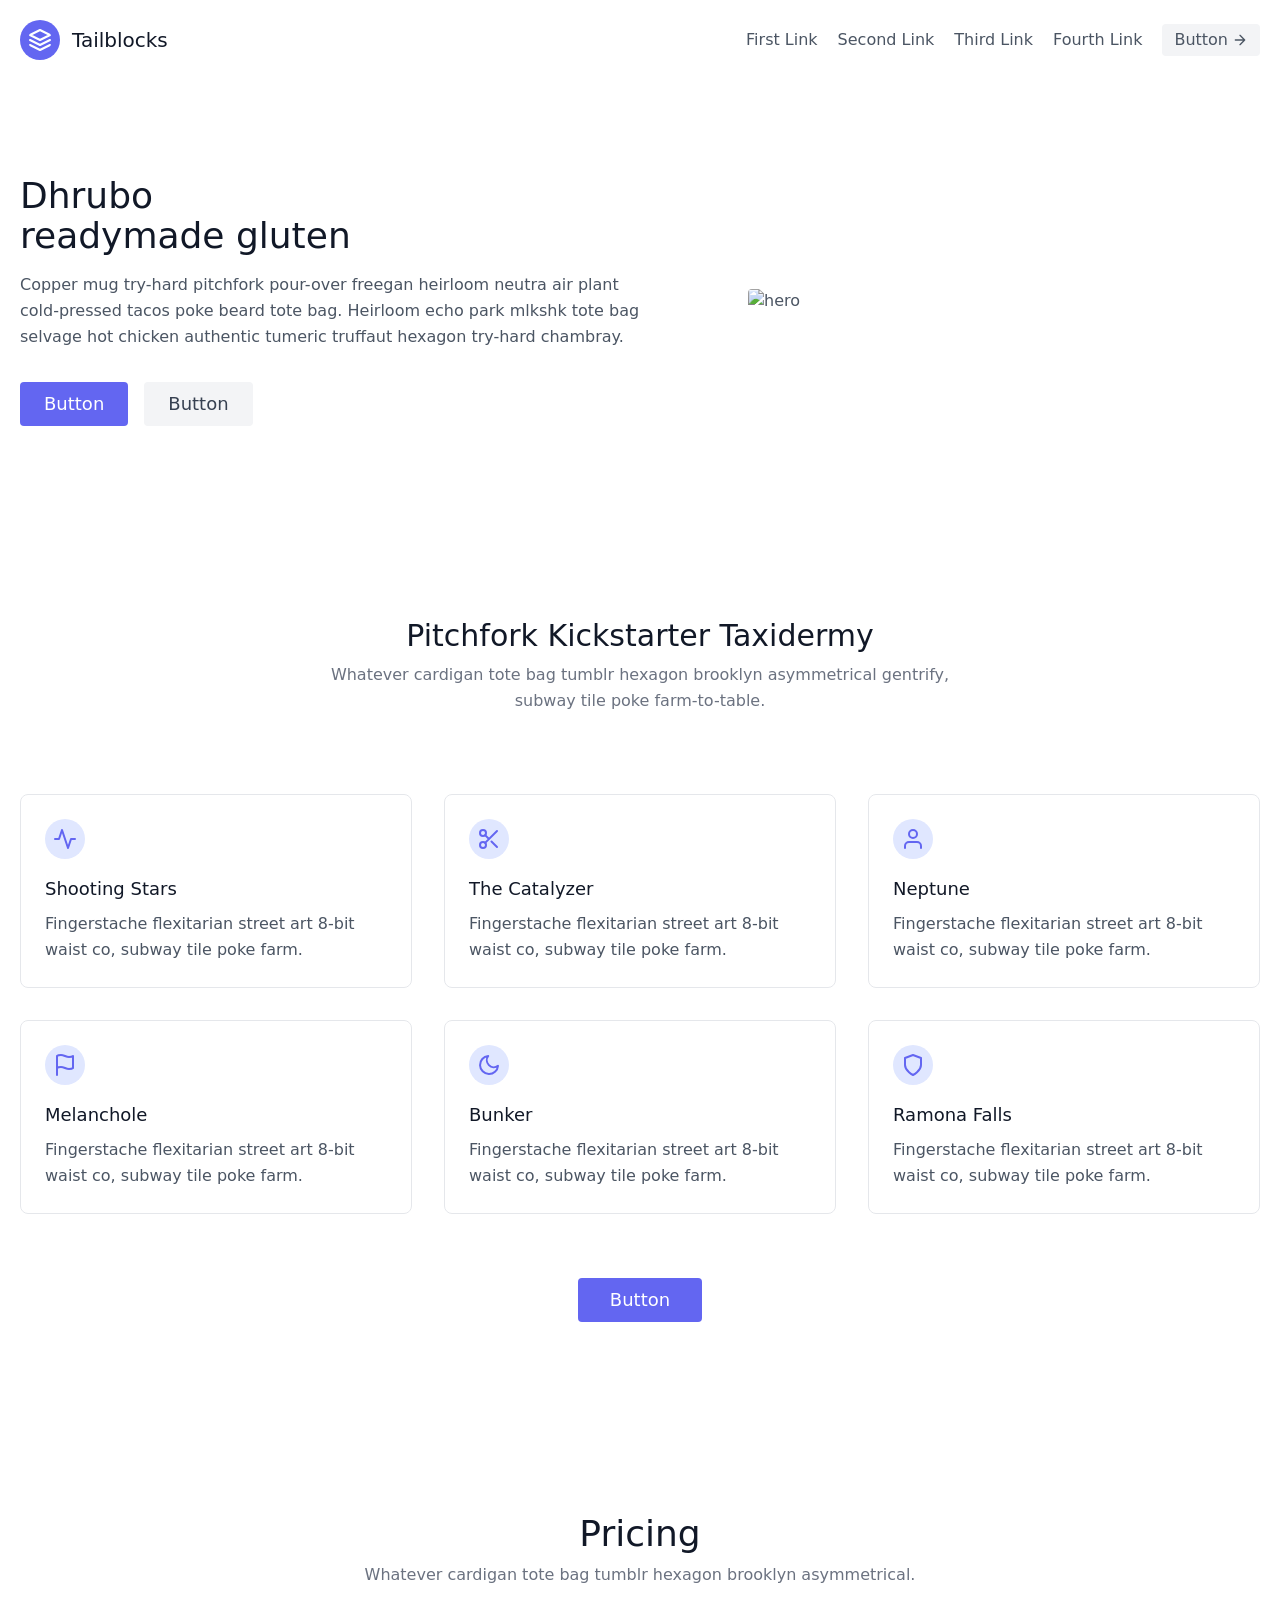
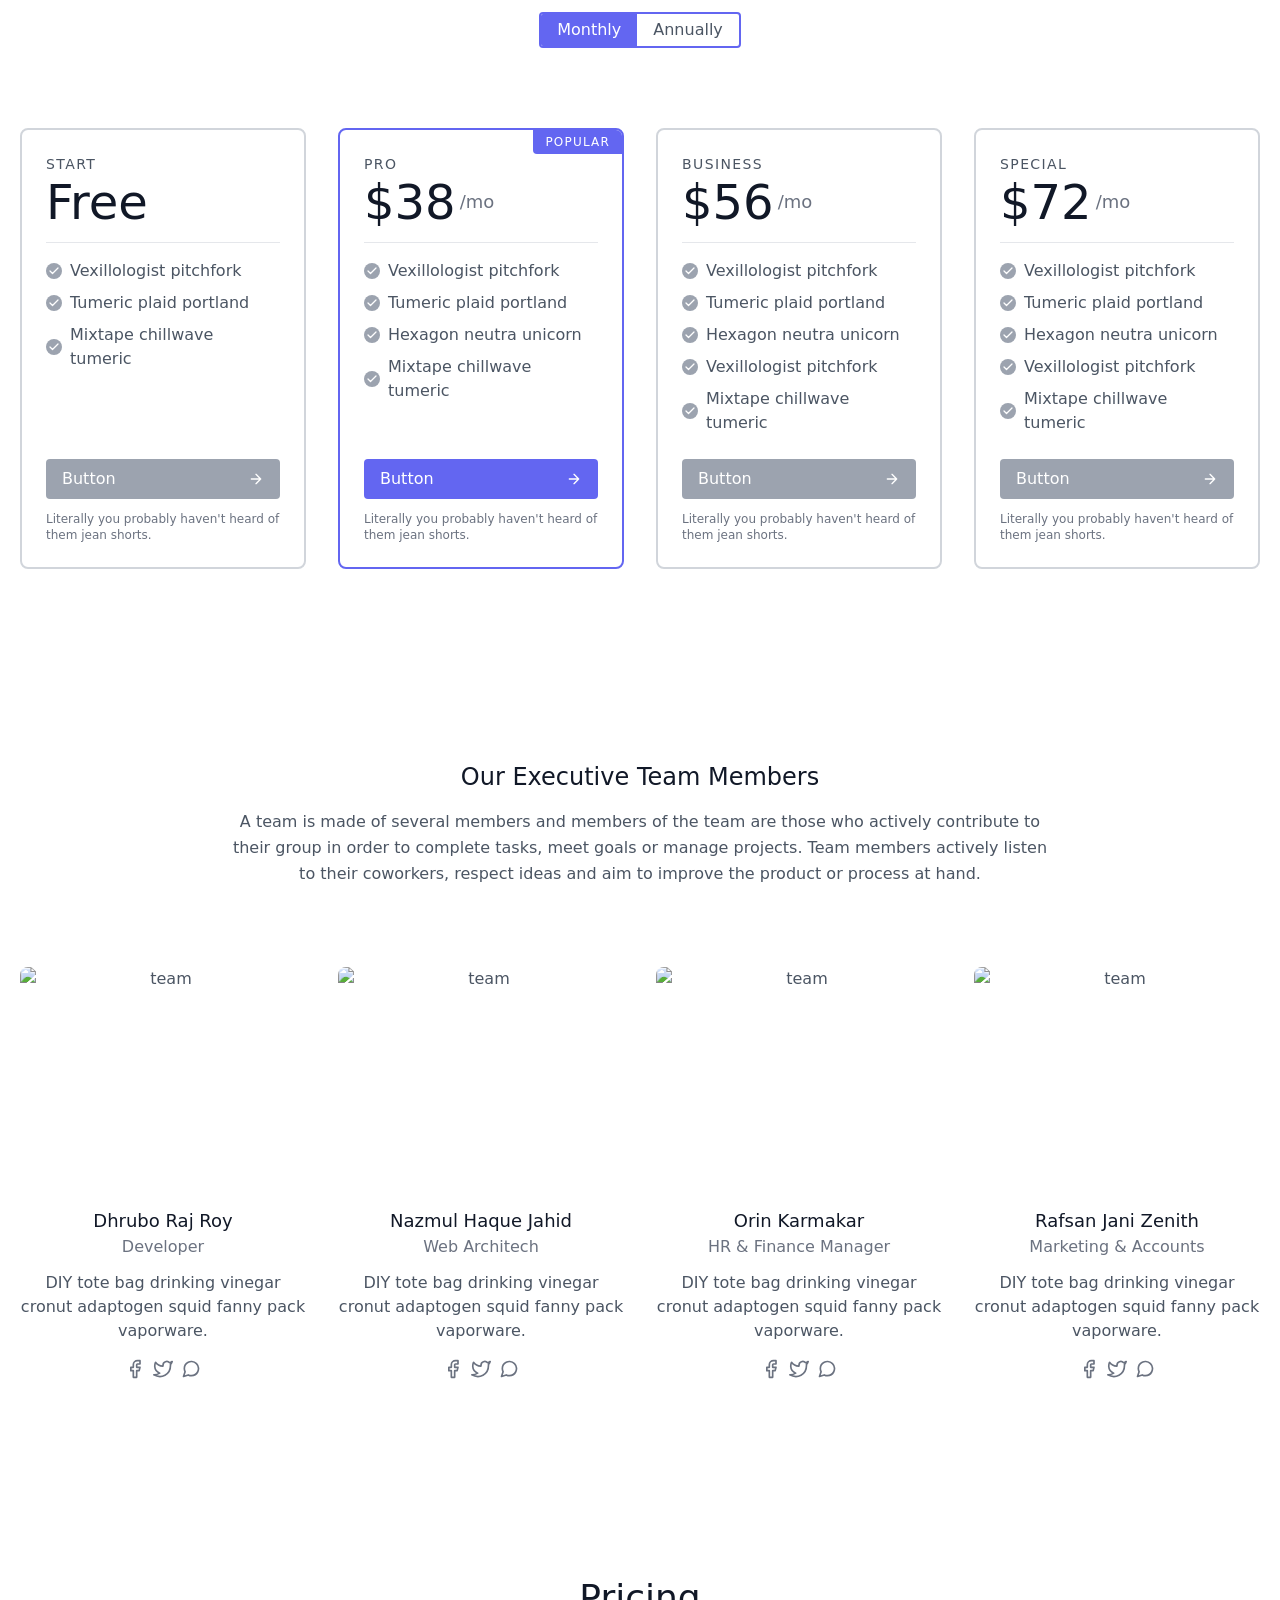
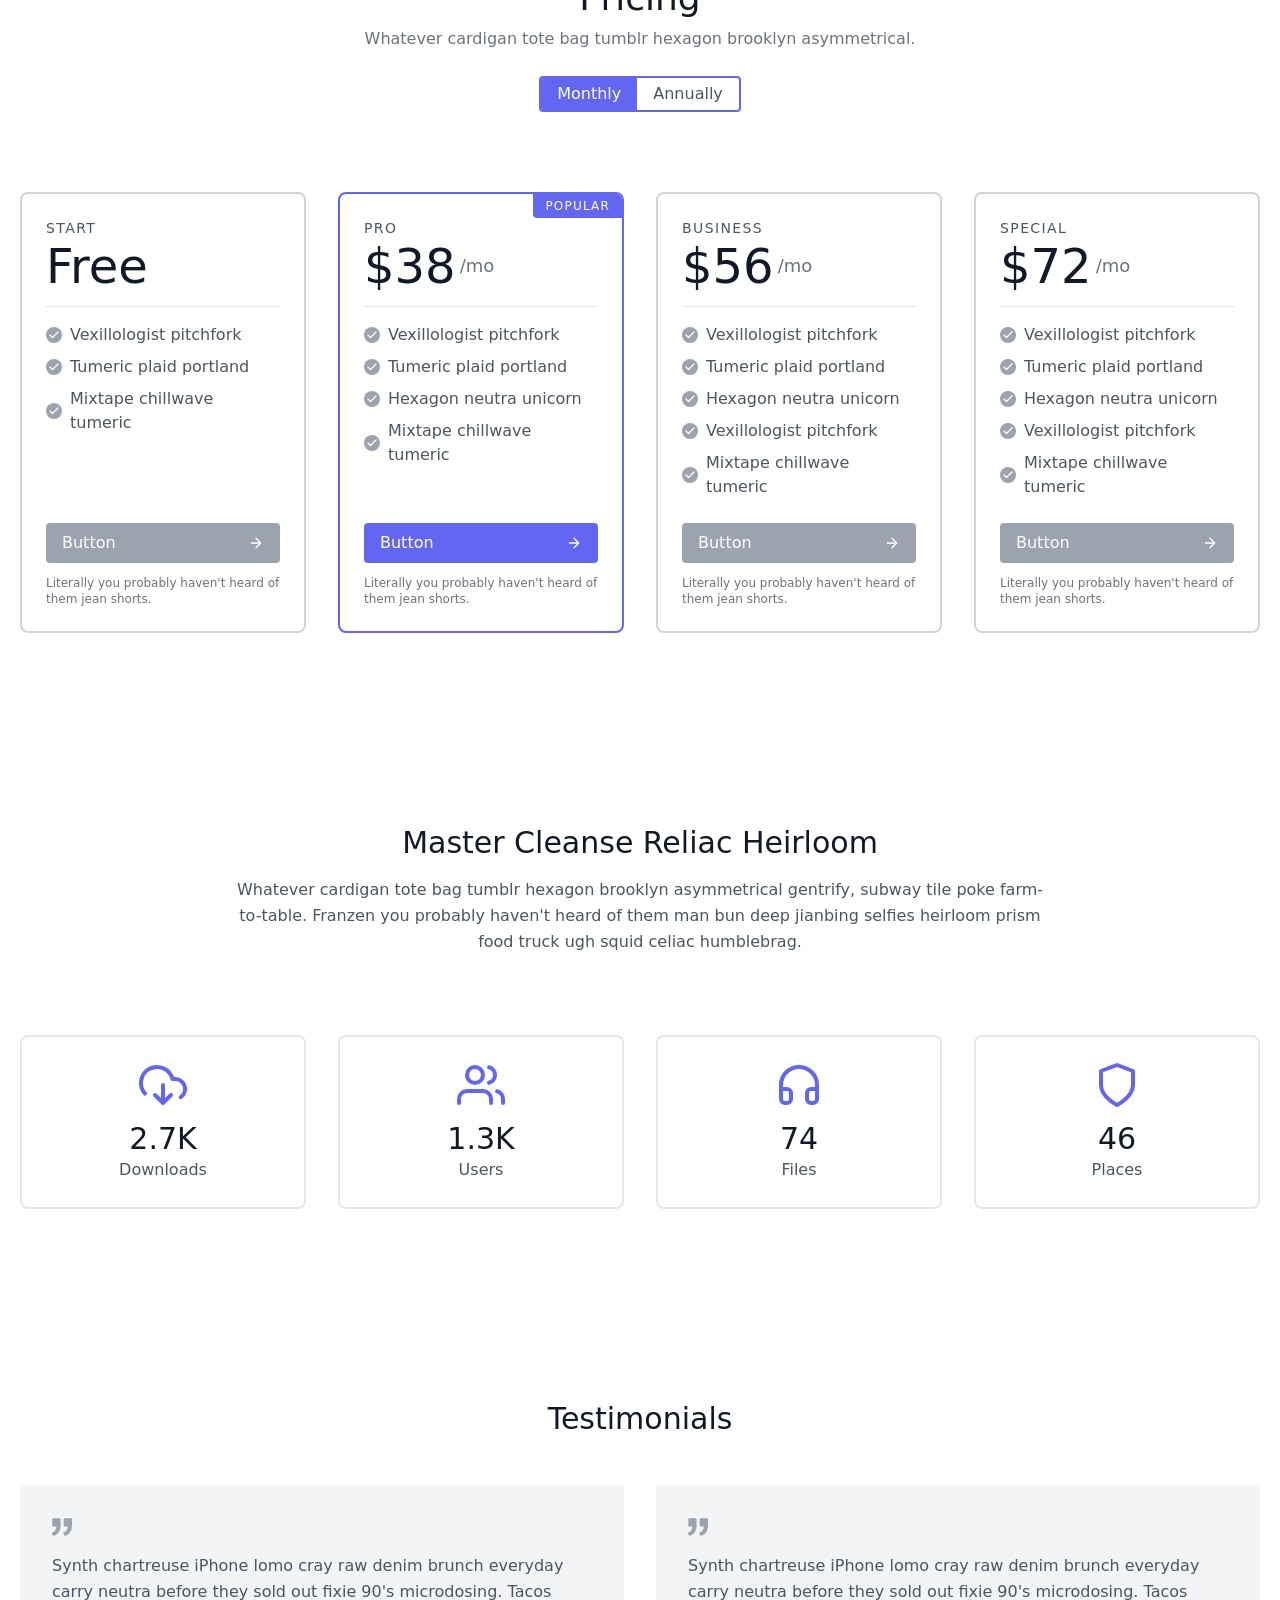
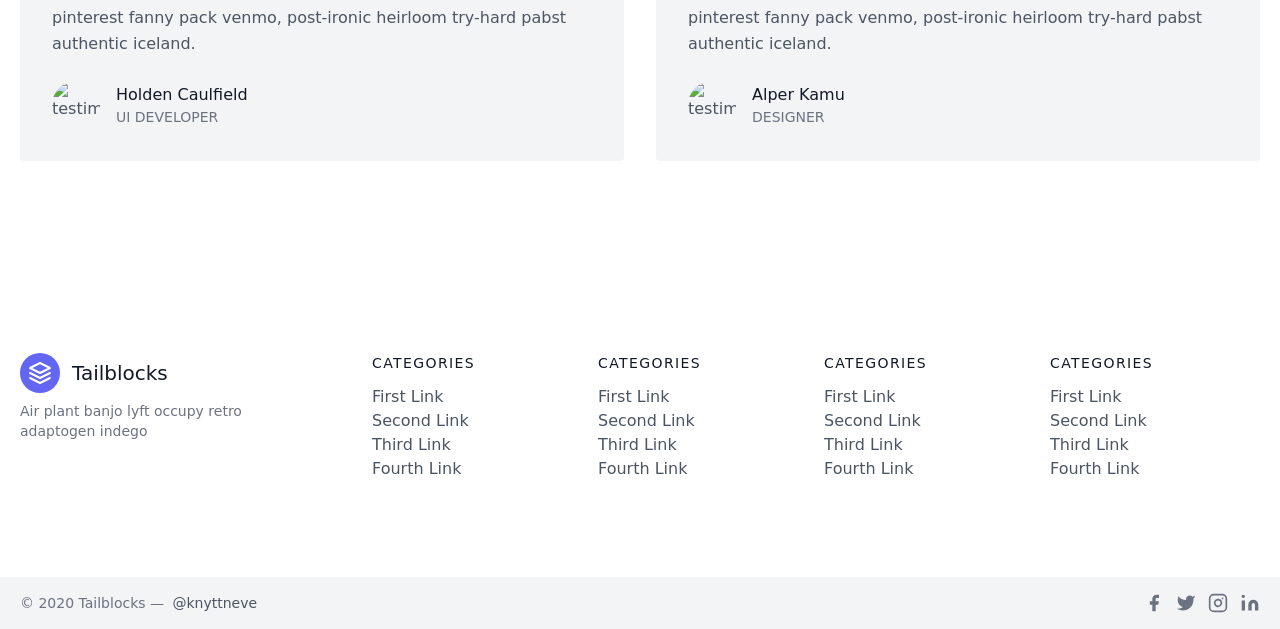
==== index.html @ 0c2a112d "images added" ====
<!DOCTYPE html>
<html lang="en">
  <head>
    <meta charset="UTF-8" />
    <meta http-equiv="X-UA-Compatible" content="IE=edge" />
    <meta name="viewport" content="width=device-width, initial-scale=1.0" />
    <title>The Web Divers || Best Web Service Provider</title>
    <link rel="stylesheet" href="./css/tailwind.min.css" />
    <link href="./css/aos.css" rel="stylesheet" />
  </head>
  <body>
    <header class="text-gray-600 body-font">
      <div
        class="container mx-auto flex flex-wrap p-5 flex-col md:flex-row items-center"
      >
        <a
          class="flex title-font font-medium items-center text-gray-900 mb-4 md:mb-0"
        >
          <svg
            xmlns="http://www.w3.org/2000/svg"
            fill="none"
            stroke="currentColor"
            stroke-linecap="round"
            stroke-linejoin="round"
            stroke-width="2"
            class="w-10 h-10 text-white p-2 bg-indigo-500 rounded-full"
            viewBox="0 0 24 24"
          >
            <path
              d="M12 2L2 7l10 5 10-5-10-5zM2 17l10 5 10-5M2 12l10 5 10-5"
            ></path>
          </svg>
          <span class="ml-3 text-xl">Tailblocks</span>
        </a>
        <nav
          class="md:ml-auto flex flex-wrap items-center text-base justify-center"
        >
          <a class="mr-5 hover:text-gray-900">First Link</a>
          <a class="mr-5 hover:text-gray-900">Second Link</a>
          <a class="mr-5 hover:text-gray-900">Third Link</a>
          <a class="mr-5 hover:text-gray-900">Fourth Link</a>
        </nav>
        <button
          class="inline-flex items-center bg-gray-100 border-0 py-1 px-3 focus:outline-none hover:bg-gray-200 rounded text-base mt-4 md:mt-0"
        >
          Button
          <svg
            fill="none"
            stroke="currentColor"
            stroke-linecap="round"
            stroke-linejoin="round"
            stroke-width="2"
            class="w-4 h-4 ml-1"
            viewBox="0 0 24 24"
          >
            <path d="M5 12h14M12 5l7 7-7 7"></path>
          </svg>
        </button>
      </div>
    </header>
    <!-- header ended -->
    <!-- hero started -->
    <section
      class="text-gray-600 body-font"
      data-aos="zoom-in-up"
      data-aos-duration="1000"
    >
      <div
        class="container mx-auto flex px-5 py-24 md:flex-row flex-col items-center"
      >
        <div
          class="lg:flex-grow md:w-1/2 lg:pr-24 md:pr-16 flex flex-col md:items-start md:text-left mb-16 md:mb-0 items-center text-center"
        >
          <h1
            class="title-font sm:text-4xl text-3xl mb-4 font-medium text-gray-900"
          >
            Dhrubo
            <br class="hidden lg:inline-block" />readymade gluten
          </h1>
          <p class="mb-8 leading-relaxed">
            Copper mug try-hard pitchfork pour-over freegan heirloom neutra air
            plant cold-pressed tacos poke beard tote bag. Heirloom echo park
            mlkshk tote bag selvage hot chicken authentic tumeric truffaut
            hexagon try-hard chambray.
          </p>
          <div class="flex justify-center">
            <button
              class="inline-flex text-white bg-indigo-500 border-0 py-2 px-6 focus:outline-none hover:bg-indigo-600 rounded text-lg"
            >
              Button
            </button>
            <button
              class="ml-4 inline-flex text-gray-700 bg-gray-100 border-0 py-2 px-6 focus:outline-none hover:bg-gray-200 rounded text-lg"
            >
              Button
            </button>
          </div>
        </div>
        <div class="lg:max-w-lg lg:w-full md:w-1/2 w-5/6">
          <img
            class="object-cover object-center rounded"
            alt="hero"
            src="https://dummyimage.com/720x600"
          />
        </div>
      </div>
    </section>
    <!-- hero ended -->
    <!-- services area started -->
    <section
      class="text-gray-600 body-font"
      data-aos="zoom-in-up"
      data-aos-duration="1000"
    >
      <div class="container px-5 py-24 mx-auto">
        <div
          class="flex flex-wrap w-full mb-20 flex-col items-center text-center"
        >
          <h1
            class="sm:text-3xl text-2xl font-medium title-font mb-2 text-gray-900"
          >
            Pitchfork Kickstarter Taxidermy
          </h1>
          <p class="lg:w-1/2 w-full leading-relaxed text-gray-500">
            Whatever cardigan tote bag tumblr hexagon brooklyn asymmetrical
            gentrify, subway tile poke farm-to-table.
          </p>
        </div>
        <div class="flex flex-wrap -m-4">
          <div class="xl:w-1/3 md:w-1/2 p-4">
            <div class="border border-gray-200 p-6 rounded-lg">
              <div
                class="w-10 h-10 inline-flex items-center justify-center rounded-full bg-indigo-100 text-indigo-500 mb-4"
              >
                <svg
                  fill="none"
                  stroke="currentColor"
                  stroke-linecap="round"
                  stroke-linejoin="round"
                  stroke-width="2"
                  class="w-6 h-6"
                  viewBox="0 0 24 24"
                >
                  <path d="M22 12h-4l-3 9L9 3l-3 9H2"></path>
                </svg>
              </div>
              <h2 class="text-lg text-gray-900 font-medium title-font mb-2">
                Shooting Stars
              </h2>
              <p class="leading-relaxed text-base">
                Fingerstache flexitarian street art 8-bit waist co, subway tile
                poke farm.
              </p>
            </div>
          </div>
          <div class="xl:w-1/3 md:w-1/2 p-4">
            <div class="border border-gray-200 p-6 rounded-lg">
              <div
                class="w-10 h-10 inline-flex items-center justify-center rounded-full bg-indigo-100 text-indigo-500 mb-4"
              >
                <svg
                  fill="none"
                  stroke="currentColor"
                  stroke-linecap="round"
                  stroke-linejoin="round"
                  stroke-width="2"
                  class="w-6 h-6"
                  viewBox="0 0 24 24"
                >
                  <circle cx="6" cy="6" r="3"></circle>
                  <circle cx="6" cy="18" r="3"></circle>
                  <path
                    d="M20 4L8.12 15.88M14.47 14.48L20 20M8.12 8.12L12 12"
                  ></path>
                </svg>
              </div>
              <h2 class="text-lg text-gray-900 font-medium title-font mb-2">
                The Catalyzer
              </h2>
              <p class="leading-relaxed text-base">
                Fingerstache flexitarian street art 8-bit waist co, subway tile
                poke farm.
              </p>
            </div>
          </div>
          <div class="xl:w-1/3 md:w-1/2 p-4">
            <div class="border border-gray-200 p-6 rounded-lg">
              <div
                class="w-10 h-10 inline-flex items-center justify-center rounded-full bg-indigo-100 text-indigo-500 mb-4"
              >
                <svg
                  fill="none"
                  stroke="currentColor"
                  stroke-linecap="round"
                  stroke-linejoin="round"
                  stroke-width="2"
                  class="w-6 h-6"
                  viewBox="0 0 24 24"
                >
                  <path d="M20 21v-2a4 4 0 00-4-4H8a4 4 0 00-4 4v2"></path>
                  <circle cx="12" cy="7" r="4"></circle>
                </svg>
              </div>
              <h2 class="text-lg text-gray-900 font-medium title-font mb-2">
                Neptune
              </h2>
              <p class="leading-relaxed text-base">
                Fingerstache flexitarian street art 8-bit waist co, subway tile
                poke farm.
              </p>
            </div>
          </div>
          <div class="xl:w-1/3 md:w-1/2 p-4">
            <div class="border border-gray-200 p-6 rounded-lg">
              <div
                class="w-10 h-10 inline-flex items-center justify-center rounded-full bg-indigo-100 text-indigo-500 mb-4"
              >
                <svg
                  fill="none"
                  stroke="currentColor"
                  stroke-linecap="round"
                  stroke-linejoin="round"
                  stroke-width="2"
                  class="w-6 h-6"
                  viewBox="0 0 24 24"
                >
                  <path
                    d="M4 15s1-1 4-1 5 2 8 2 4-1 4-1V3s-1 1-4 1-5-2-8-2-4 1-4 1zM4 22v-7"
                  ></path>
                </svg>
              </div>
              <h2 class="text-lg text-gray-900 font-medium title-font mb-2">
                Melanchole
              </h2>
              <p class="leading-relaxed text-base">
                Fingerstache flexitarian street art 8-bit waist co, subway tile
                poke farm.
              </p>
            </div>
          </div>
          <div class="xl:w-1/3 md:w-1/2 p-4">
            <div class="border border-gray-200 p-6 rounded-lg">
              <div
                class="w-10 h-10 inline-flex items-center justify-center rounded-full bg-indigo-100 text-indigo-500 mb-4"
              >
                <svg
                  fill="none"
                  stroke="currentColor"
                  stroke-linecap="round"
                  stroke-linejoin="round"
                  stroke-width="2"
                  class="w-6 h-6"
                  viewBox="0 0 24 24"
                >
                  <path d="M21 12.79A9 9 0 1111.21 3 7 7 0 0021 12.79z"></path>
                </svg>
              </div>
              <h2 class="text-lg text-gray-900 font-medium title-font mb-2">
                Bunker
              </h2>
              <p class="leading-relaxed text-base">
                Fingerstache flexitarian street art 8-bit waist co, subway tile
                poke farm.
              </p>
            </div>
          </div>
          <div class="xl:w-1/3 md:w-1/2 p-4">
            <div class="border border-gray-200 p-6 rounded-lg">
              <div
                class="w-10 h-10 inline-flex items-center justify-center rounded-full bg-indigo-100 text-indigo-500 mb-4"
              >
                <svg
                  fill="none"
                  stroke="currentColor"
                  stroke-linecap="round"
                  stroke-linejoin="round"
                  stroke-width="2"
                  class="w-6 h-6"
                  viewBox="0 0 24 24"
                >
                  <path d="M12 22s8-4 8-10V5l-8-3-8 3v7c0 6 8 10 8 10z"></path>
                </svg>
              </div>
              <h2 class="text-lg text-gray-900 font-medium title-font mb-2">
                Ramona Falls
              </h2>
              <p class="leading-relaxed text-base">
                Fingerstache flexitarian street art 8-bit waist co, subway tile
                poke farm.
              </p>
            </div>
          </div>
        </div>
        <button
          class="flex mx-auto mt-16 text-white bg-indigo-500 border-0 py-2 px-8 focus:outline-none hover:bg-indigo-600 rounded text-lg"
        >
          Button
        </button>
      </div>
    </section>
    <!-- services area ended -->
    <!--   Price area started   -->
    <section class="text-gray-600 body-font overflow-hidden">
      <div class="container px-5 py-24 mx-auto">
        <div class="flex flex-col text-center w-full mb-20">
          <h1
            class="sm:text-4xl text-3xl font-medium title-font mb-2 text-gray-900"
          >
            Pricing
          </h1>
          <p class="lg:w-2/3 mx-auto leading-relaxed text-base text-gray-500">
            Whatever cardigan tote bag tumblr hexagon brooklyn asymmetrical.
          </p>
          <div
            class="flex mx-auto border-2 border-indigo-500 rounded overflow-hidden mt-6"
          >
            <button
              class="py-1 px-4 bg-indigo-500 text-white focus:outline-none"
            >
              Monthly
            </button>
            <button class="py-1 px-4 focus:outline-none">Annually</button>
          </div>
        </div>
        <div class="flex flex-wrap -m-4">
          <div class="p-4 xl:w-1/4 md:w-1/2 w-full">
            <div
              class="h-full p-6 rounded-lg border-2 border-gray-300 flex flex-col relative overflow-hidden"
            >
              <h2 class="text-sm tracking-widest title-font mb-1 font-medium">
                START
              </h2>
              <h1
                class="text-5xl text-gray-900 pb-4 mb-4 border-b border-gray-200 leading-none"
              >
                Free
              </h1>
              <p class="flex items-center text-gray-600 mb-2">
                <span
                  class="w-4 h-4 mr-2 inline-flex items-center justify-center bg-gray-400 text-white rounded-full flex-shrink-0"
                >
                  <svg
                    fill="none"
                    stroke="currentColor"
                    stroke-linecap="round"
                    stroke-linejoin="round"
                    stroke-width="2.5"
                    class="w-3 h-3"
                    viewBox="0 0 24 24"
                  >
                    <path d="M20 6L9 17l-5-5"></path>
                  </svg> </span
                >Vexillologist pitchfork
              </p>
              <p class="flex items-center text-gray-600 mb-2">
                <span
                  class="w-4 h-4 mr-2 inline-flex items-center justify-center bg-gray-400 text-white rounded-full flex-shrink-0"
                >
                  <svg
                    fill="none"
                    stroke="currentColor"
                    stroke-linecap="round"
                    stroke-linejoin="round"
                    stroke-width="2.5"
                    class="w-3 h-3"
                    viewBox="0 0 24 24"
                  >
                    <path d="M20 6L9 17l-5-5"></path>
                  </svg> </span
                >Tumeric plaid portland
              </p>
              <p class="flex items-center text-gray-600 mb-6">
                <span
                  class="w-4 h-4 mr-2 inline-flex items-center justify-center bg-gray-400 text-white rounded-full flex-shrink-0"
                >
                  <svg
                    fill="none"
                    stroke="currentColor"
                    stroke-linecap="round"
                    stroke-linejoin="round"
                    stroke-width="2.5"
                    class="w-3 h-3"
                    viewBox="0 0 24 24"
                  >
                    <path d="M20 6L9 17l-5-5"></path>
                  </svg> </span
                >Mixtape chillwave tumeric
              </p>
              <button
                class="flex items-center mt-auto text-white bg-gray-400 border-0 py-2 px-4 w-full focus:outline-none hover:bg-gray-500 rounded"
              >
                Button
                <svg
                  fill="none"
                  stroke="currentColor"
                  stroke-linecap="round"
                  stroke-linejoin="round"
                  stroke-width="2"
                  class="w-4 h-4 ml-auto"
                  viewBox="0 0 24 24"
                >
                  <path d="M5 12h14M12 5l7 7-7 7"></path>
                </svg>
              </button>
              <p class="text-xs text-gray-500 mt-3">
                Literally you probably haven't heard of them jean shorts.
              </p>
            </div>
          </div>
          <div class="p-4 xl:w-1/4 md:w-1/2 w-full">
            <div
              class="h-full p-6 rounded-lg border-2 border-indigo-500 flex flex-col relative overflow-hidden"
            >
              <span
                class="bg-indigo-500 text-white px-3 py-1 tracking-widest text-xs absolute right-0 top-0 rounded-bl"
                >POPULAR</span
              >
              <h2 class="text-sm tracking-widest title-font mb-1 font-medium">
                PRO
              </h2>
              <h1
                class="text-5xl text-gray-900 leading-none flex items-center pb-4 mb-4 border-b border-gray-200"
              >
                <span>$38</span>
                <span class="text-lg ml-1 font-normal text-gray-500">/mo</span>
              </h1>
              <p class="flex items-center text-gray-600 mb-2">
                <span
                  class="w-4 h-4 mr-2 inline-flex items-center justify-center bg-gray-400 text-white rounded-full flex-shrink-0"
                >
                  <svg
                    fill="none"
                    stroke="currentColor"
                    stroke-linecap="round"
                    stroke-linejoin="round"
                    stroke-width="2.5"
                    class="w-3 h-3"
                    viewBox="0 0 24 24"
                  >
                    <path d="M20 6L9 17l-5-5"></path>
                  </svg> </span
                >Vexillologist pitchfork
              </p>
              <p class="flex items-center text-gray-600 mb-2">
                <span
                  class="w-4 h-4 mr-2 inline-flex items-center justify-center bg-gray-400 text-white rounded-full flex-shrink-0"
                >
                  <svg
                    fill="none"
                    stroke="currentColor"
                    stroke-linecap="round"
                    stroke-linejoin="round"
                    stroke-width="2.5"
                    class="w-3 h-3"
                    viewBox="0 0 24 24"
                  >
                    <path d="M20 6L9 17l-5-5"></path>
                  </svg> </span
                >Tumeric plaid portland
              </p>
              <p class="flex items-center text-gray-600 mb-2">
                <span
                  class="w-4 h-4 mr-2 inline-flex items-center justify-center bg-gray-400 text-white rounded-full flex-shrink-0"
                >
                  <svg
                    fill="none"
                    stroke="currentColor"
                    stroke-linecap="round"
                    stroke-linejoin="round"
                    stroke-width="2.5"
                    class="w-3 h-3"
                    viewBox="0 0 24 24"
                  >
                    <path d="M20 6L9 17l-5-5"></path>
                  </svg> </span
                >Hexagon neutra unicorn
              </p>
              <p class="flex items-center text-gray-600 mb-6">
                <span
                  class="w-4 h-4 mr-2 inline-flex items-center justify-center bg-gray-400 text-white rounded-full flex-shrink-0"
                >
                  <svg
                    fill="none"
                    stroke="currentColor"
                    stroke-linecap="round"
                    stroke-linejoin="round"
                    stroke-width="2.5"
                    class="w-3 h-3"
                    viewBox="0 0 24 24"
                  >
                    <path d="M20 6L9 17l-5-5"></path>
                  </svg> </span
                >Mixtape chillwave tumeric
              </p>
              <button
                class="flex items-center mt-auto text-white bg-indigo-500 border-0 py-2 px-4 w-full focus:outline-none hover:bg-indigo-600 rounded"
              >
                Button
                <svg
                  fill="none"
                  stroke="currentColor"
                  stroke-linecap="round"
                  stroke-linejoin="round"
                  stroke-width="2"
                  class="w-4 h-4 ml-auto"
                  viewBox="0 0 24 24"
                >
                  <path d="M5 12h14M12 5l7 7-7 7"></path>
                </svg>
              </button>
              <p class="text-xs text-gray-500 mt-3">
                Literally you probably haven't heard of them jean shorts.
              </p>
            </div>
          </div>
          <div class="p-4 xl:w-1/4 md:w-1/2 w-full">
            <div
              class="h-full p-6 rounded-lg border-2 border-gray-300 flex flex-col relative overflow-hidden"
            >
              <h2 class="text-sm tracking-widest title-font mb-1 font-medium">
                BUSINESS
              </h2>
              <h1
                class="text-5xl text-gray-900 leading-none flex items-center pb-4 mb-4 border-b border-gray-200"
              >
                <span>$56</span>
                <span class="text-lg ml-1 font-normal text-gray-500">/mo</span>
              </h1>
              <p class="flex items-center text-gray-600 mb-2">
                <span
                  class="w-4 h-4 mr-2 inline-flex items-center justify-center bg-gray-400 text-white rounded-full flex-shrink-0"
                >
                  <svg
                    fill="none"
                    stroke="currentColor"
                    stroke-linecap="round"
                    stroke-linejoin="round"
                    stroke-width="2.5"
                    class="w-3 h-3"
                    viewBox="0 0 24 24"
                  >
                    <path d="M20 6L9 17l-5-5"></path>
                  </svg> </span
                >Vexillologist pitchfork
              </p>
              <p class="flex items-center text-gray-600 mb-2">
                <span
                  class="w-4 h-4 mr-2 inline-flex items-center justify-center bg-gray-400 text-white rounded-full flex-shrink-0"
                >
                  <svg
                    fill="none"
                    stroke="currentColor"
                    stroke-linecap="round"
                    stroke-linejoin="round"
                    stroke-width="2.5"
                    class="w-3 h-3"
                    viewBox="0 0 24 24"
                  >
                    <path d="M20 6L9 17l-5-5"></path>
                  </svg> </span
                >Tumeric plaid portland
              </p>
              <p class="flex items-center text-gray-600 mb-2">
                <span
                  class="w-4 h-4 mr-2 inline-flex items-center justify-center bg-gray-400 text-white rounded-full flex-shrink-0"
                >
                  <svg
                    fill="none"
                    stroke="currentColor"
                    stroke-linecap="round"
                    stroke-linejoin="round"
                    stroke-width="2.5"
                    class="w-3 h-3"
                    viewBox="0 0 24 24"
                  >
                    <path d="M20 6L9 17l-5-5"></path>
                  </svg> </span
                >Hexagon neutra unicorn
              </p>
              <p class="flex items-center text-gray-600 mb-2">
                <span
                  class="w-4 h-4 mr-2 inline-flex items-center justify-center bg-gray-400 text-white rounded-full flex-shrink-0"
                >
                  <svg
                    fill="none"
                    stroke="currentColor"
                    stroke-linecap="round"
                    stroke-linejoin="round"
                    stroke-width="2.5"
                    class="w-3 h-3"
                    viewBox="0 0 24 24"
                  >
                    <path d="M20 6L9 17l-5-5"></path>
                  </svg> </span
                >Vexillologist pitchfork
              </p>
              <p class="flex items-center text-gray-600 mb-6">
                <span
                  class="w-4 h-4 mr-2 inline-flex items-center justify-center bg-gray-400 text-white rounded-full flex-shrink-0"
                >
                  <svg
                    fill="none"
                    stroke="currentColor"
                    stroke-linecap="round"
                    stroke-linejoin="round"
                    stroke-width="2.5"
                    class="w-3 h-3"
                    viewBox="0 0 24 24"
                  >
                    <path d="M20 6L9 17l-5-5"></path>
                  </svg> </span
                >Mixtape chillwave tumeric
              </p>
              <button
                class="flex items-center mt-auto text-white bg-gray-400 border-0 py-2 px-4 w-full focus:outline-none hover:bg-gray-500 rounded"
              >
                Button
                <svg
                  fill="none"
                  stroke="currentColor"
                  stroke-linecap="round"
                  stroke-linejoin="round"
                  stroke-width="2"
                  class="w-4 h-4 ml-auto"
                  viewBox="0 0 24 24"
                >
                  <path d="M5 12h14M12 5l7 7-7 7"></path>
                </svg>
              </button>
              <p class="text-xs text-gray-500 mt-3">
                Literally you probably haven't heard of them jean shorts.
              </p>
            </div>
          </div>
          <div class="p-4 xl:w-1/4 md:w-1/2 w-full">
            <div
              class="h-full p-6 rounded-lg border-2 border-gray-300 flex flex-col relative overflow-hidden"
            >
              <h2 class="text-sm tracking-widest title-font mb-1 font-medium">
                SPECIAL
              </h2>
              <h1
                class="text-5xl text-gray-900 leading-none flex items-center pb-4 mb-4 border-b border-gray-200"
              >
                <span>$72</span>
                <span class="text-lg ml-1 font-normal text-gray-500">/mo</span>
              </h1>
              <p class="flex items-center text-gray-600 mb-2">
                <span
                  class="w-4 h-4 mr-2 inline-flex items-center justify-center bg-gray-400 text-white rounded-full flex-shrink-0"
                >
                  <svg
                    fill="none"
                    stroke="currentColor"
                    stroke-linecap="round"
                    stroke-linejoin="round"
                    stroke-width="2.5"
                    class="w-3 h-3"
                    viewBox="0 0 24 24"
                  >
                    <path d="M20 6L9 17l-5-5"></path>
                  </svg> </span
                >Vexillologist pitchfork
              </p>
              <p class="flex items-center text-gray-600 mb-2">
                <span
                  class="w-4 h-4 mr-2 inline-flex items-center justify-center bg-gray-400 text-white rounded-full flex-shrink-0"
                >
                  <svg
                    fill="none"
                    stroke="currentColor"
                    stroke-linecap="round"
                    stroke-linejoin="round"
                    stroke-width="2.5"
                    class="w-3 h-3"
                    viewBox="0 0 24 24"
                  >
                    <path d="M20 6L9 17l-5-5"></path>
                  </svg> </span
                >Tumeric plaid portland
              </p>
              <p class="flex items-center text-gray-600 mb-2">
                <span
                  class="w-4 h-4 mr-2 inline-flex items-center justify-center bg-gray-400 text-white rounded-full flex-shrink-0"
                >
                  <svg
                    fill="none"
                    stroke="currentColor"
                    stroke-linecap="round"
                    stroke-linejoin="round"
                    stroke-width="2.5"
                    class="w-3 h-3"
                    viewBox="0 0 24 24"
                  >
                    <path d="M20 6L9 17l-5-5"></path>
                  </svg> </span
                >Hexagon neutra unicorn
              </p>
              <p class="flex items-center text-gray-600 mb-2">
                <span
                  class="w-4 h-4 mr-2 inline-flex items-center justify-center bg-gray-400 text-white rounded-full flex-shrink-0"
                >
                  <svg
                    fill="none"
                    stroke="currentColor"
                    stroke-linecap="round"
                    stroke-linejoin="round"
                    stroke-width="2.5"
                    class="w-3 h-3"
                    viewBox="0 0 24 24"
                  >
                    <path d="M20 6L9 17l-5-5"></path>
                  </svg> </span
                >Vexillologist pitchfork
              </p>
              <p class="flex items-center text-gray-600 mb-6">
                <span
                  class="w-4 h-4 mr-2 inline-flex items-center justify-center bg-gray-400 text-white rounded-full flex-shrink-0"
                >
                  <svg
                    fill="none"
                    stroke="currentColor"
                    stroke-linecap="round"
                    stroke-linejoin="round"
                    stroke-width="2.5"
                    class="w-3 h-3"
                    viewBox="0 0 24 24"
                  >
                    <path d="M20 6L9 17l-5-5"></path>
                  </svg> </span
                >Mixtape chillwave tumeric
              </p>
              <button
                class="flex items-center mt-auto text-white bg-gray-400 border-0 py-2 px-4 w-full focus:outline-none hover:bg-gray-500 rounded"
              >
                Button
                <svg
                  fill="none"
                  stroke="currentColor"
                  stroke-linecap="round"
                  stroke-linejoin="round"
                  stroke-width="2"
                  class="w-4 h-4 ml-auto"
                  viewBox="0 0 24 24"
                >
                  <path d="M5 12h14M12 5l7 7-7 7"></path>
                </svg>
              </button>
              <p class="text-xs text-gray-500 mt-3">
                Literally you probably haven't heard of them jean shorts.
              </p>
            </div>
          </div>
        </div>
      </div>
    </section>
    <!--   Price area ended   -->
    <!-- team area started -->
    <section
      class="text-gray-600 body-font"
      data-aos="zoom-in-up"
      data-aos-duration="1000"
    >
      <div class="container px-5 py-24 mx-auto">
        <div class="flex flex-col text-center w-full mb-20">
          <h1 class="text-2xl font-medium title-font mb-4 text-gray-900">
            Our Executive Team Members
          </h1>
          <p class="lg:w-2/3 mx-auto leading-relaxed text-base">
            A team is made of several members and members of the team are those
            who actively contribute to their group in order to complete tasks,
            meet goals or manage projects. Team members actively listen to their
            coworkers, respect ideas and aim to improve the product or process
            at hand.
          </p>
        </div>
        <div class="flex flex-wrap -m-4">
          <div class="p-4 lg:w-1/4 md:w-1/2">
            <div class="h-full flex flex-col items-center text-center">
              <img
                alt="team"
                class="flex-shrink-0 rounded-lg w-full h-56 object-cover object-center mb-4"
                src="images/Dhrubo.jpeg"
              />
              <div class="w-full">
                <h2 class="title-font font-medium text-lg text-gray-900">
                  Dhrubo Raj Roy
                </h2>
                <h3 class="text-gray-500 mb-3">Developer</h3>
                <p class="mb-4">
                  DIY tote bag drinking vinegar cronut adaptogen squid fanny
                  pack vaporware.
                </p>
                <span class="inline-flex">
                  <a class="text-gray-500">
                    <svg
                      fill="none"
                      stroke="currentColor"
                      stroke-linecap="round"
                      stroke-linejoin="round"
                      stroke-width="2"
                      class="w-5 h-5"
                      viewBox="0 0 24 24"
                    >
                      <path
                        d="M18 2h-3a5 5 0 00-5 5v3H7v4h3v8h4v-8h3l1-4h-4V7a1 1 0 011-1h3z"
                      ></path>
                    </svg>
                  </a>
                  <a class="ml-2 text-gray-500">
                    <svg
                      fill="none"
                      stroke="currentColor"
                      stroke-linecap="round"
                      stroke-linejoin="round"
                      stroke-width="2"
                      class="w-5 h-5"
                      viewBox="0 0 24 24"
                    >
                      <path
                        d="M23 3a10.9 10.9 0 01-3.14 1.53 4.48 4.48 0 00-7.86 3v1A10.66 10.66 0 013 4s-4 9 5 13a11.64 11.64 0 01-7 2c9 5 20 0 20-11.5a4.5 4.5 0 00-.08-.83A7.72 7.72 0 0023 3z"
                      ></path>
                    </svg>
                  </a>
                  <a class="ml-2 text-gray-500">
                    <svg
                      fill="none"
                      stroke="currentColor"
                      stroke-linecap="round"
                      stroke-linejoin="round"
                      stroke-width="2"
                      class="w-5 h-5"
                      viewBox="0 0 24 24"
                    >
                      <path
                        d="M21 11.5a8.38 8.38 0 01-.9 3.8 8.5 8.5 0 01-7.6 4.7 8.38 8.38 0 01-3.8-.9L3 21l1.9-5.7a8.38 8.38 0 01-.9-3.8 8.5 8.5 0 014.7-7.6 8.38 8.38 0 013.8-.9h.5a8.48 8.48 0 018 8v.5z"
                      ></path>
                    </svg>
                  </a>
                </span>
              </div>
            </div>
          </div>
          <div class="p-4 lg:w-1/4 md:w-1/2">
            <div class="h-full flex flex-col items-center text-center">
              <img
                alt="team"
                class="flex-shrink-0 rounded-lg w-full h-56 object-cover object-center mb-4"
                src="images/Jahid.jpeg"
              />
              <div class="w-full">
                <h2 class="title-font font-medium text-lg text-gray-900">
                  Nazmul Haque Jahid
                </h2>
                <h3 class="text-gray-500 mb-3">Web Architech</h3>
                <p class="mb-4">
                  DIY tote bag drinking vinegar cronut adaptogen squid fanny
                  pack vaporware.
                </p>
                <span class="inline-flex">
                  <a class="text-gray-500">
                    <svg
                      fill="none"
                      stroke="currentColor"
                      stroke-linecap="round"
                      stroke-linejoin="round"
                      stroke-width="2"
                      class="w-5 h-5"
                      viewBox="0 0 24 24"
                    >
                      <path
                        d="M18 2h-3a5 5 0 00-5 5v3H7v4h3v8h4v-8h3l1-4h-4V7a1 1 0 011-1h3z"
                      ></path>
                    </svg>
                  </a>
                  <a class="ml-2 text-gray-500">
                    <svg
                      fill="none"
                      stroke="currentColor"
                      stroke-linecap="round"
                      stroke-linejoin="round"
                      stroke-width="2"
                      class="w-5 h-5"
                      viewBox="0 0 24 24"
                    >
                      <path
                        d="M23 3a10.9 10.9 0 01-3.14 1.53 4.48 4.48 0 00-7.86 3v1A10.66 10.66 0 013 4s-4 9 5 13a11.64 11.64 0 01-7 2c9 5 20 0 20-11.5a4.5 4.5 0 00-.08-.83A7.72 7.72 0 0023 3z"
                      ></path>
                    </svg>
                  </a>
                  <a class="ml-2 text-gray-500">
                    <svg
                      fill="none"
                      stroke="currentColor"
                      stroke-linecap="round"
                      stroke-linejoin="round"
                      stroke-width="2"
                      class="w-5 h-5"
                      viewBox="0 0 24 24"
                    >
                      <path
                        d="M21 11.5a8.38 8.38 0 01-.9 3.8 8.5 8.5 0 01-7.6 4.7 8.38 8.38 0 01-3.8-.9L3 21l1.9-5.7a8.38 8.38 0 01-.9-3.8 8.5 8.5 0 014.7-7.6 8.38 8.38 0 013.8-.9h.5a8.48 8.48 0 018 8v.5z"
                      ></path>
                    </svg>
                  </a>
                </span>
              </div>
            </div>
          </div>
          <div class="p-4 lg:w-1/4 md:w-1/2">
            <div class="h-full flex flex-col items-center text-center">
              <img
                alt="team"
                class="flex-shrink-0 rounded-lg w-full h-56 object-cover object-center mb-4"
                src="images/Orin.jpeg"
              />
              <div class="w-full">
                <h2 class="title-font font-medium text-lg text-gray-900">
                  Orin Karmakar
                </h2>
                <h3 class="text-gray-500 mb-3">HR & Finance Manager</h3>
                <p class="mb-4">
                  DIY tote bag drinking vinegar cronut adaptogen squid fanny
                  pack vaporware.
                </p>
                <span class="inline-flex">
                  <a class="text-gray-500">
                    <svg
                      fill="none"
                      stroke="currentColor"
                      stroke-linecap="round"
                      stroke-linejoin="round"
                      stroke-width="2"
                      class="w-5 h-5"
                      viewBox="0 0 24 24"
                    >
                      <path
                        d="M18 2h-3a5 5 0 00-5 5v3H7v4h3v8h4v-8h3l1-4h-4V7a1 1 0 011-1h3z"
                      ></path>
                    </svg>
                  </a>
                  <a class="ml-2 text-gray-500">
                    <svg
                      fill="none"
                      stroke="currentColor"
                      stroke-linecap="round"
                      stroke-linejoin="round"
                      stroke-width="2"
                      class="w-5 h-5"
                      viewBox="0 0 24 24"
                    >
                      <path
                        d="M23 3a10.9 10.9 0 01-3.14 1.53 4.48 4.48 0 00-7.86 3v1A10.66 10.66 0 013 4s-4 9 5 13a11.64 11.64 0 01-7 2c9 5 20 0 20-11.5a4.5 4.5 0 00-.08-.83A7.72 7.72 0 0023 3z"
                      ></path>
                    </svg>
                  </a>
                  <a class="ml-2 text-gray-500">
                    <svg
                      fill="none"
                      stroke="currentColor"
                      stroke-linecap="round"
                      stroke-linejoin="round"
                      stroke-width="2"
                      class="w-5 h-5"
                      viewBox="0 0 24 24"
                    >
                      <path
                        d="M21 11.5a8.38 8.38 0 01-.9 3.8 8.5 8.5 0 01-7.6 4.7 8.38 8.38 0 01-3.8-.9L3 21l1.9-5.7a8.38 8.38 0 01-.9-3.8 8.5 8.5 0 014.7-7.6 8.38 8.38 0 013.8-.9h.5a8.48 8.48 0 018 8v.5z"
                      ></path>
                    </svg>
                  </a>
                </span>
              </div>
            </div>
          </div>
          <div class="p-4 lg:w-1/4 md:w-1/2">
            <div class="h-full flex flex-col items-center text-center">
              <img
                alt="team"
                class="flex-shrink-0 rounded-lg w-full h-56 object-cover object-center mb-4"
                src="images/Rafsan.jpeg"
              />
              <div class="w-full">
                <h2 class="title-font font-medium text-lg text-gray-900">
                  Rafsan Jani Zenith
                </h2>
                <h3 class="text-gray-500 mb-3">Marketing & Accounts</h3>
                <p class="mb-4">
                  DIY tote bag drinking vinegar cronut adaptogen squid fanny
                  pack vaporware.
                </p>
                <span class="inline-flex">
                  <a class="text-gray-500">
                    <svg
                      fill="none"
                      stroke="currentColor"
                      stroke-linecap="round"
                      stroke-linejoin="round"
                      stroke-width="2"
                      class="w-5 h-5"
                      viewBox="0 0 24 24"
                    >
                      <path
                        d="M18 2h-3a5 5 0 00-5 5v3H7v4h3v8h4v-8h3l1-4h-4V7a1 1 0 011-1h3z"
                      ></path>
                    </svg>
                  </a>
                  <a class="ml-2 text-gray-500">
                    <svg
                      fill="none"
                      stroke="currentColor"
                      stroke-linecap="round"
                      stroke-linejoin="round"
                      stroke-width="2"
                      class="w-5 h-5"
                      viewBox="0 0 24 24"
                    >
                      <path
                        d="M23 3a10.9 10.9 0 01-3.14 1.53 4.48 4.48 0 00-7.86 3v1A10.66 10.66 0 013 4s-4 9 5 13a11.64 11.64 0 01-7 2c9 5 20 0 20-11.5a4.5 4.5 0 00-.08-.83A7.72 7.72 0 0023 3z"
                      ></path>
                    </svg>
                  </a>
                  <a class="ml-2 text-gray-500">
                    <svg
                      fill="none"
                      stroke="currentColor"
                      stroke-linecap="round"
                      stroke-linejoin="round"
                      stroke-width="2"
                      class="w-5 h-5"
                      viewBox="0 0 24 24"
                    >
                      <path
                        d="M21 11.5a8.38 8.38 0 01-.9 3.8 8.5 8.5 0 01-7.6 4.7 8.38 8.38 0 01-3.8-.9L3 21l1.9-5.7a8.38 8.38 0 01-.9-3.8 8.5 8.5 0 014.7-7.6 8.38 8.38 0 013.8-.9h.5a8.48 8.48 0 018 8v.5z"
                      ></path>
                    </svg>
                  </a>
                </span>
              </div>
            </div>
          </div>
        </div>
      </div>
    </section>
    <!-- team area ended -->
    <!--   Price area started   -->
    <section class="text-gray-600 body-font overflow-hidden">
      <div class="container px-5 py-24 mx-auto">
        <div class="flex flex-col text-center w-full mb-20">
          <h1
            class="sm:text-4xl text-3xl font-medium title-font mb-2 text-gray-900"
          >
            Pricing
          </h1>
          <p class="lg:w-2/3 mx-auto leading-relaxed text-base text-gray-500">
            Whatever cardigan tote bag tumblr hexagon brooklyn asymmetrical.
          </p>
          <div
            class="flex mx-auto border-2 border-indigo-500 rounded overflow-hidden mt-6"
          >
            <button
              class="py-1 px-4 bg-indigo-500 text-white focus:outline-none"
            >
              Monthly
            </button>
            <button class="py-1 px-4 focus:outline-none">Annually</button>
          </div>
        </div>
        <div class="flex flex-wrap -m-4">
          <div class="p-4 xl:w-1/4 md:w-1/2 w-full">
            <div
              class="h-full p-6 rounded-lg border-2 border-gray-300 flex flex-col relative overflow-hidden"
            >
              <h2 class="text-sm tracking-widest title-font mb-1 font-medium">
                START
              </h2>
              <h1
                class="text-5xl text-gray-900 pb-4 mb-4 border-b border-gray-200 leading-none"
              >
                Free
              </h1>
              <p class="flex items-center text-gray-600 mb-2">
                <span
                  class="w-4 h-4 mr-2 inline-flex items-center justify-center bg-gray-400 text-white rounded-full flex-shrink-0"
                >
                  <svg
                    fill="none"
                    stroke="currentColor"
                    stroke-linecap="round"
                    stroke-linejoin="round"
                    stroke-width="2.5"
                    class="w-3 h-3"
                    viewBox="0 0 24 24"
                  >
                    <path d="M20 6L9 17l-5-5"></path>
                  </svg> </span
                >Vexillologist pitchfork
              </p>
              <p class="flex items-center text-gray-600 mb-2">
                <span
                  class="w-4 h-4 mr-2 inline-flex items-center justify-center bg-gray-400 text-white rounded-full flex-shrink-0"
                >
                  <svg
                    fill="none"
                    stroke="currentColor"
                    stroke-linecap="round"
                    stroke-linejoin="round"
                    stroke-width="2.5"
                    class="w-3 h-3"
                    viewBox="0 0 24 24"
                  >
                    <path d="M20 6L9 17l-5-5"></path>
                  </svg> </span
                >Tumeric plaid portland
              </p>
              <p class="flex items-center text-gray-600 mb-6">
                <span
                  class="w-4 h-4 mr-2 inline-flex items-center justify-center bg-gray-400 text-white rounded-full flex-shrink-0"
                >
                  <svg
                    fill="none"
                    stroke="currentColor"
                    stroke-linecap="round"
                    stroke-linejoin="round"
                    stroke-width="2.5"
                    class="w-3 h-3"
                    viewBox="0 0 24 24"
                  >
                    <path d="M20 6L9 17l-5-5"></path>
                  </svg> </span
                >Mixtape chillwave tumeric
              </p>
              <button
                class="flex items-center mt-auto text-white bg-gray-400 border-0 py-2 px-4 w-full focus:outline-none hover:bg-gray-500 rounded"
              >
                Button
                <svg
                  fill="none"
                  stroke="currentColor"
                  stroke-linecap="round"
                  stroke-linejoin="round"
                  stroke-width="2"
                  class="w-4 h-4 ml-auto"
                  viewBox="0 0 24 24"
                >
                  <path d="M5 12h14M12 5l7 7-7 7"></path>
                </svg>
              </button>
              <p class="text-xs text-gray-500 mt-3">
                Literally you probably haven't heard of them jean shorts.
              </p>
            </div>
          </div>
          <div class="p-4 xl:w-1/4 md:w-1/2 w-full">
            <div
              class="h-full p-6 rounded-lg border-2 border-indigo-500 flex flex-col relative overflow-hidden"
            >
              <span
                class="bg-indigo-500 text-white px-3 py-1 tracking-widest text-xs absolute right-0 top-0 rounded-bl"
                >POPULAR</span
              >
              <h2 class="text-sm tracking-widest title-font mb-1 font-medium">
                PRO
              </h2>
              <h1
                class="text-5xl text-gray-900 leading-none flex items-center pb-4 mb-4 border-b border-gray-200"
              >
                <span>$38</span>
                <span class="text-lg ml-1 font-normal text-gray-500">/mo</span>
              </h1>
              <p class="flex items-center text-gray-600 mb-2">
                <span
                  class="w-4 h-4 mr-2 inline-flex items-center justify-center bg-gray-400 text-white rounded-full flex-shrink-0"
                >
                  <svg
                    fill="none"
                    stroke="currentColor"
                    stroke-linecap="round"
                    stroke-linejoin="round"
                    stroke-width="2.5"
                    class="w-3 h-3"
                    viewBox="0 0 24 24"
                  >
                    <path d="M20 6L9 17l-5-5"></path>
                  </svg> </span
                >Vexillologist pitchfork
              </p>
              <p class="flex items-center text-gray-600 mb-2">
                <span
                  class="w-4 h-4 mr-2 inline-flex items-center justify-center bg-gray-400 text-white rounded-full flex-shrink-0"
                >
                  <svg
                    fill="none"
                    stroke="currentColor"
                    stroke-linecap="round"
                    stroke-linejoin="round"
                    stroke-width="2.5"
                    class="w-3 h-3"
                    viewBox="0 0 24 24"
                  >
                    <path d="M20 6L9 17l-5-5"></path>
                  </svg> </span
                >Tumeric plaid portland
              </p>
              <p class="flex items-center text-gray-600 mb-2">
                <span
                  class="w-4 h-4 mr-2 inline-flex items-center justify-center bg-gray-400 text-white rounded-full flex-shrink-0"
                >
                  <svg
                    fill="none"
                    stroke="currentColor"
                    stroke-linecap="round"
                    stroke-linejoin="round"
                    stroke-width="2.5"
                    class="w-3 h-3"
                    viewBox="0 0 24 24"
                  >
                    <path d="M20 6L9 17l-5-5"></path>
                  </svg> </span
                >Hexagon neutra unicorn
              </p>
              <p class="flex items-center text-gray-600 mb-6">
                <span
                  class="w-4 h-4 mr-2 inline-flex items-center justify-center bg-gray-400 text-white rounded-full flex-shrink-0"
                >
                  <svg
                    fill="none"
                    stroke="currentColor"
                    stroke-linecap="round"
                    stroke-linejoin="round"
                    stroke-width="2.5"
                    class="w-3 h-3"
                    viewBox="0 0 24 24"
                  >
                    <path d="M20 6L9 17l-5-5"></path>
                  </svg> </span
                >Mixtape chillwave tumeric
              </p>
              <button
                class="flex items-center mt-auto text-white bg-indigo-500 border-0 py-2 px-4 w-full focus:outline-none hover:bg-indigo-600 rounded"
              >
                Button
                <svg
                  fill="none"
                  stroke="currentColor"
                  stroke-linecap="round"
                  stroke-linejoin="round"
                  stroke-width="2"
                  class="w-4 h-4 ml-auto"
                  viewBox="0 0 24 24"
                >
                  <path d="M5 12h14M12 5l7 7-7 7"></path>
                </svg>
              </button>
              <p class="text-xs text-gray-500 mt-3">
                Literally you probably haven't heard of them jean shorts.
              </p>
            </div>
          </div>
          <div class="p-4 xl:w-1/4 md:w-1/2 w-full">
            <div
              class="h-full p-6 rounded-lg border-2 border-gray-300 flex flex-col relative overflow-hidden"
            >
              <h2 class="text-sm tracking-widest title-font mb-1 font-medium">
                BUSINESS
              </h2>
              <h1
                class="text-5xl text-gray-900 leading-none flex items-center pb-4 mb-4 border-b border-gray-200"
              >
                <span>$56</span>
                <span class="text-lg ml-1 font-normal text-gray-500">/mo</span>
              </h1>
              <p class="flex items-center text-gray-600 mb-2">
                <span
                  class="w-4 h-4 mr-2 inline-flex items-center justify-center bg-gray-400 text-white rounded-full flex-shrink-0"
                >
                  <svg
                    fill="none"
                    stroke="currentColor"
                    stroke-linecap="round"
                    stroke-linejoin="round"
                    stroke-width="2.5"
                    class="w-3 h-3"
                    viewBox="0 0 24 24"
                  >
                    <path d="M20 6L9 17l-5-5"></path>
                  </svg> </span
                >Vexillologist pitchfork
              </p>
              <p class="flex items-center text-gray-600 mb-2">
                <span
                  class="w-4 h-4 mr-2 inline-flex items-center justify-center bg-gray-400 text-white rounded-full flex-shrink-0"
                >
                  <svg
                    fill="none"
                    stroke="currentColor"
                    stroke-linecap="round"
                    stroke-linejoin="round"
                    stroke-width="2.5"
                    class="w-3 h-3"
                    viewBox="0 0 24 24"
                  >
                    <path d="M20 6L9 17l-5-5"></path>
                  </svg> </span
                >Tumeric plaid portland
              </p>
              <p class="flex items-center text-gray-600 mb-2">
                <span
                  class="w-4 h-4 mr-2 inline-flex items-center justify-center bg-gray-400 text-white rounded-full flex-shrink-0"
                >
                  <svg
                    fill="none"
                    stroke="currentColor"
                    stroke-linecap="round"
                    stroke-linejoin="round"
                    stroke-width="2.5"
                    class="w-3 h-3"
                    viewBox="0 0 24 24"
                  >
                    <path d="M20 6L9 17l-5-5"></path>
                  </svg> </span
                >Hexagon neutra unicorn
              </p>
              <p class="flex items-center text-gray-600 mb-2">
                <span
                  class="w-4 h-4 mr-2 inline-flex items-center justify-center bg-gray-400 text-white rounded-full flex-shrink-0"
                >
                  <svg
                    fill="none"
                    stroke="currentColor"
                    stroke-linecap="round"
                    stroke-linejoin="round"
                    stroke-width="2.5"
                    class="w-3 h-3"
                    viewBox="0 0 24 24"
                  >
                    <path d="M20 6L9 17l-5-5"></path>
                  </svg> </span
                >Vexillologist pitchfork
              </p>
              <p class="flex items-center text-gray-600 mb-6">
                <span
                  class="w-4 h-4 mr-2 inline-flex items-center justify-center bg-gray-400 text-white rounded-full flex-shrink-0"
                >
                  <svg
                    fill="none"
                    stroke="currentColor"
                    stroke-linecap="round"
                    stroke-linejoin="round"
                    stroke-width="2.5"
                    class="w-3 h-3"
                    viewBox="0 0 24 24"
                  >
                    <path d="M20 6L9 17l-5-5"></path>
                  </svg> </span
                >Mixtape chillwave tumeric
              </p>
              <button
                class="flex items-center mt-auto text-white bg-gray-400 border-0 py-2 px-4 w-full focus:outline-none hover:bg-gray-500 rounded"
              >
                Button
                <svg
                  fill="none"
                  stroke="currentColor"
                  stroke-linecap="round"
                  stroke-linejoin="round"
                  stroke-width="2"
                  class="w-4 h-4 ml-auto"
                  viewBox="0 0 24 24"
                >
                  <path d="M5 12h14M12 5l7 7-7 7"></path>
                </svg>
              </button>
              <p class="text-xs text-gray-500 mt-3">
                Literally you probably haven't heard of them jean shorts.
              </p>
            </div>
          </div>
          <div class="p-4 xl:w-1/4 md:w-1/2 w-full">
            <div
              class="h-full p-6 rounded-lg border-2 border-gray-300 flex flex-col relative overflow-hidden"
            >
              <h2 class="text-sm tracking-widest title-font mb-1 font-medium">
                SPECIAL
              </h2>
              <h1
                class="text-5xl text-gray-900 leading-none flex items-center pb-4 mb-4 border-b border-gray-200"
              >
                <span>$72</span>
                <span class="text-lg ml-1 font-normal text-gray-500">/mo</span>
              </h1>
              <p class="flex items-center text-gray-600 mb-2">
                <span
                  class="w-4 h-4 mr-2 inline-flex items-center justify-center bg-gray-400 text-white rounded-full flex-shrink-0"
                >
                  <svg
                    fill="none"
                    stroke="currentColor"
                    stroke-linecap="round"
                    stroke-linejoin="round"
                    stroke-width="2.5"
                    class="w-3 h-3"
                    viewBox="0 0 24 24"
                  >
                    <path d="M20 6L9 17l-5-5"></path>
                  </svg> </span
                >Vexillologist pitchfork
              </p>
              <p class="flex items-center text-gray-600 mb-2">
                <span
                  class="w-4 h-4 mr-2 inline-flex items-center justify-center bg-gray-400 text-white rounded-full flex-shrink-0"
                >
                  <svg
                    fill="none"
                    stroke="currentColor"
                    stroke-linecap="round"
                    stroke-linejoin="round"
                    stroke-width="2.5"
                    class="w-3 h-3"
                    viewBox="0 0 24 24"
                  >
                    <path d="M20 6L9 17l-5-5"></path>
                  </svg> </span
                >Tumeric plaid portland
              </p>
              <p class="flex items-center text-gray-600 mb-2">
                <span
                  class="w-4 h-4 mr-2 inline-flex items-center justify-center bg-gray-400 text-white rounded-full flex-shrink-0"
                >
                  <svg
                    fill="none"
                    stroke="currentColor"
                    stroke-linecap="round"
                    stroke-linejoin="round"
                    stroke-width="2.5"
                    class="w-3 h-3"
                    viewBox="0 0 24 24"
                  >
                    <path d="M20 6L9 17l-5-5"></path>
                  </svg> </span
                >Hexagon neutra unicorn
              </p>
              <p class="flex items-center text-gray-600 mb-2">
                <span
                  class="w-4 h-4 mr-2 inline-flex items-center justify-center bg-gray-400 text-white rounded-full flex-shrink-0"
                >
                  <svg
                    fill="none"
                    stroke="currentColor"
                    stroke-linecap="round"
                    stroke-linejoin="round"
                    stroke-width="2.5"
                    class="w-3 h-3"
                    viewBox="0 0 24 24"
                  >
                    <path d="M20 6L9 17l-5-5"></path>
                  </svg> </span
                >Vexillologist pitchfork
              </p>
              <p class="flex items-center text-gray-600 mb-6">
                <span
                  class="w-4 h-4 mr-2 inline-flex items-center justify-center bg-gray-400 text-white rounded-full flex-shrink-0"
                >
                  <svg
                    fill="none"
                    stroke="currentColor"
                    stroke-linecap="round"
                    stroke-linejoin="round"
                    stroke-width="2.5"
                    class="w-3 h-3"
                    viewBox="0 0 24 24"
                  >
                    <path d="M20 6L9 17l-5-5"></path>
                  </svg> </span
                >Mixtape chillwave tumeric
              </p>
              <button
                class="flex items-center mt-auto text-white bg-gray-400 border-0 py-2 px-4 w-full focus:outline-none hover:bg-gray-500 rounded"
              >
                Button
                <svg
                  fill="none"
                  stroke="currentColor"
                  stroke-linecap="round"
                  stroke-linejoin="round"
                  stroke-width="2"
                  class="w-4 h-4 ml-auto"
                  viewBox="0 0 24 24"
                >
                  <path d="M5 12h14M12 5l7 7-7 7"></path>
                </svg>
              </button>
              <p class="text-xs text-gray-500 mt-3">
                Literally you probably haven't heard of them jean shorts.
              </p>
            </div>
          </div>
        </div>
      </div>
    </section>
    <!--   Price area ended   -->
    <!-- stat area started -->
    <section
      class="text-gray-600 body-font"
      data-aos="zoom-in-up"
      data-aos-duration="1000"
    >
      <div class="container px-5 py-24 mx-auto">
        <div class="flex flex-col text-center w-full mb-20">
          <h1
            class="sm:text-3xl text-2xl font-medium title-font mb-4 text-gray-900"
          >
            Master Cleanse Reliac Heirloom
          </h1>
          <p class="lg:w-2/3 mx-auto leading-relaxed text-base">
            Whatever cardigan tote bag tumblr hexagon brooklyn asymmetrical
            gentrify, subway tile poke farm-to-table. Franzen you probably
            haven't heard of them man bun deep jianbing selfies heirloom prism
            food truck ugh squid celiac humblebrag.
          </p>
        </div>
        <div class="flex flex-wrap -m-4 text-center">
          <div class="p-4 md:w-1/4 sm:w-1/2 w-full">
            <div class="border-2 border-gray-200 px-4 py-6 rounded-lg">
              <svg
                fill="none"
                stroke="currentColor"
                stroke-linecap="round"
                stroke-linejoin="round"
                stroke-width="2"
                class="text-indigo-500 w-12 h-12 mb-3 inline-block"
                viewBox="0 0 24 24"
              >
                <path d="M8 17l4 4 4-4m-4-5v9"></path>
                <path
                  d="M20.88 18.09A5 5 0 0018 9h-1.26A8 8 0 103 16.29"
                ></path>
              </svg>
              <h2 class="title-font font-medium text-3xl text-gray-900">
                2.7K
              </h2>
              <p class="leading-relaxed">Downloads</p>
            </div>
          </div>
          <div class="p-4 md:w-1/4 sm:w-1/2 w-full">
            <div class="border-2 border-gray-200 px-4 py-6 rounded-lg">
              <svg
                fill="none"
                stroke="currentColor"
                stroke-linecap="round"
                stroke-linejoin="round"
                stroke-width="2"
                class="text-indigo-500 w-12 h-12 mb-3 inline-block"
                viewBox="0 0 24 24"
              >
                <path d="M17 21v-2a4 4 0 00-4-4H5a4 4 0 00-4 4v2"></path>
                <circle cx="9" cy="7" r="4"></circle>
                <path d="M23 21v-2a4 4 0 00-3-3.87m-4-12a4 4 0 010 7.75"></path>
              </svg>
              <h2 class="title-font font-medium text-3xl text-gray-900">
                1.3K
              </h2>
              <p class="leading-relaxed">Users</p>
            </div>
          </div>
          <div class="p-4 md:w-1/4 sm:w-1/2 w-full">
            <div class="border-2 border-gray-200 px-4 py-6 rounded-lg">
              <svg
                fill="none"
                stroke="currentColor"
                stroke-linecap="round"
                stroke-linejoin="round"
                stroke-width="2"
                class="text-indigo-500 w-12 h-12 mb-3 inline-block"
                viewBox="0 0 24 24"
              >
                <path d="M3 18v-6a9 9 0 0118 0v6"></path>
                <path
                  d="M21 19a2 2 0 01-2 2h-1a2 2 0 01-2-2v-3a2 2 0 012-2h3zM3 19a2 2 0 002 2h1a2 2 0 002-2v-3a2 2 0 00-2-2H3z"
                ></path>
              </svg>
              <h2 class="title-font font-medium text-3xl text-gray-900">74</h2>
              <p class="leading-relaxed">Files</p>
            </div>
          </div>
          <div class="p-4 md:w-1/4 sm:w-1/2 w-full">
            <div class="border-2 border-gray-200 px-4 py-6 rounded-lg">
              <svg
                fill="none"
                stroke="currentColor"
                stroke-linecap="round"
                stroke-linejoin="round"
                stroke-width="2"
                class="text-indigo-500 w-12 h-12 mb-3 inline-block"
                viewBox="0 0 24 24"
              >
                <path d="M12 22s8-4 8-10V5l-8-3-8 3v7c0 6 8 10 8 10z"></path>
              </svg>
              <h2 class="title-font font-medium text-3xl text-gray-900">46</h2>
              <p class="leading-relaxed">Places</p>
            </div>
          </div>
        </div>
      </div>
    </section>
    <!-- stat area ended -->
    <!-- testimonial area started -->
    <section
      class="text-gray-600 body-font"
      data-aos="zoom-in-up"
      data-aos-duration="1000"
    >
      <div class="container px-5 py-24 mx-auto">
        <h1
          class="text-3xl font-medium title-font text-gray-900 mb-12 text-center"
        >
          Testimonials
        </h1>
        <div class="flex flex-wrap -m-4">
          <div class="p-4 md:w-1/2 w-full">
            <div class="h-full bg-gray-100 p-8 rounded">
              <svg
                xmlns="http://www.w3.org/2000/svg"
                fill="currentColor"
                class="block w-5 h-5 text-gray-400 mb-4"
                viewBox="0 0 975.036 975.036"
              >
                <path
                  d="M925.036 57.197h-304c-27.6 0-50 22.4-50 50v304c0 27.601 22.4 50 50 50h145.5c-1.9 79.601-20.4 143.3-55.4 191.2-27.6 37.8-69.399 69.1-125.3 93.8-25.7 11.3-36.8 41.7-24.8 67.101l36 76c11.6 24.399 40.3 35.1 65.1 24.399 66.2-28.6 122.101-64.8 167.7-108.8 55.601-53.7 93.7-114.3 114.3-181.9 20.601-67.6 30.9-159.8 30.9-276.8v-239c0-27.599-22.401-50-50-50zM106.036 913.497c65.4-28.5 121-64.699 166.9-108.6 56.1-53.7 94.4-114.1 115-181.2 20.6-67.1 30.899-159.6 30.899-277.5v-239c0-27.6-22.399-50-50-50h-304c-27.6 0-50 22.4-50 50v304c0 27.601 22.4 50 50 50h145.5c-1.9 79.601-20.4 143.3-55.4 191.2-27.6 37.8-69.4 69.1-125.3 93.8-25.7 11.3-36.8 41.7-24.8 67.101l35.9 75.8c11.601 24.399 40.501 35.2 65.301 24.399z"
                ></path>
              </svg>
              <p class="leading-relaxed mb-6">
                Synth chartreuse iPhone lomo cray raw denim brunch everyday
                carry neutra before they sold out fixie 90's microdosing. Tacos
                pinterest fanny pack venmo, post-ironic heirloom try-hard pabst
                authentic iceland.
              </p>
              <a class="inline-flex items-center">
                <img
                  alt="testimonial"
                  src="https://dummyimage.com/106x106"
                  class="w-12 h-12 rounded-full flex-shrink-0 object-cover object-center"
                />
                <span class="flex-grow flex flex-col pl-4">
                  <span class="title-font font-medium text-gray-900"
                    >Holden Caulfield</span
                  >
                  <span class="text-gray-500 text-sm">UI DEVELOPER</span>
                </span>
              </a>
            </div>
          </div>
          <div class="p-4 md:w-1/2 w-full">
            <div class="h-full bg-gray-100 p-8 rounded">
              <svg
                xmlns="http://www.w3.org/2000/svg"
                fill="currentColor"
                class="block w-5 h-5 text-gray-400 mb-4"
                viewBox="0 0 975.036 975.036"
              >
                <path
                  d="M925.036 57.197h-304c-27.6 0-50 22.4-50 50v304c0 27.601 22.4 50 50 50h145.5c-1.9 79.601-20.4 143.3-55.4 191.2-27.6 37.8-69.399 69.1-125.3 93.8-25.7 11.3-36.8 41.7-24.8 67.101l36 76c11.6 24.399 40.3 35.1 65.1 24.399 66.2-28.6 122.101-64.8 167.7-108.8 55.601-53.7 93.7-114.3 114.3-181.9 20.601-67.6 30.9-159.8 30.9-276.8v-239c0-27.599-22.401-50-50-50zM106.036 913.497c65.4-28.5 121-64.699 166.9-108.6 56.1-53.7 94.4-114.1 115-181.2 20.6-67.1 30.899-159.6 30.899-277.5v-239c0-27.6-22.399-50-50-50h-304c-27.6 0-50 22.4-50 50v304c0 27.601 22.4 50 50 50h145.5c-1.9 79.601-20.4 143.3-55.4 191.2-27.6 37.8-69.4 69.1-125.3 93.8-25.7 11.3-36.8 41.7-24.8 67.101l35.9 75.8c11.601 24.399 40.501 35.2 65.301 24.399z"
                ></path>
              </svg>
              <p class="leading-relaxed mb-6">
                Synth chartreuse iPhone lomo cray raw denim brunch everyday
                carry neutra before they sold out fixie 90's microdosing. Tacos
                pinterest fanny pack venmo, post-ironic heirloom try-hard pabst
                authentic iceland.
              </p>
              <a class="inline-flex items-center">
                <img
                  alt="testimonial"
                  src="https://dummyimage.com/107x107"
                  class="w-12 h-12 rounded-full flex-shrink-0 object-cover object-center"
                />
                <span class="flex-grow flex flex-col pl-4">
                  <span class="title-font font-medium text-gray-900"
                    >Alper Kamu</span
                  >
                  <span class="text-gray-500 text-sm">DESIGNER</span>
                </span>
              </a>
            </div>
          </div>
        </div>
      </div>
    </section>
    <!-- testimonial area ended -->
    <!-- footer are started -->
    <footer class="text-gray-600 body-font">
      <div
        class="container px-5 py-24 mx-auto flex md:items-center lg:items-start md:flex-row md:flex-nowrap flex-wrap flex-col"
      >
        <div
          class="w-64 flex-shrink-0 md:mx-0 mx-auto text-center md:text-left"
        >
          <a
            class="flex title-font font-medium items-center md:justify-start justify-center text-gray-900"
          >
            <svg
              xmlns="http://www.w3.org/2000/svg"
              fill="none"
              stroke="currentColor"
              stroke-linecap="round"
              stroke-linejoin="round"
              stroke-width="2"
              class="w-10 h-10 text-white p-2 bg-indigo-500 rounded-full"
              viewBox="0 0 24 24"
            >
              <path
                d="M12 2L2 7l10 5 10-5-10-5zM2 17l10 5 10-5M2 12l10 5 10-5"
              ></path>
            </svg>
            <span class="ml-3 text-xl">Tailblocks</span>
          </a>
          <p class="mt-2 text-sm text-gray-500">
            Air plant banjo lyft occupy retro adaptogen indego
          </p>
        </div>
        <div
          class="flex-grow flex flex-wrap md:pl-20 -mb-10 md:mt-0 mt-10 md:text-left text-center"
        >
          <div class="lg:w-1/4 md:w-1/2 w-full px-4">
            <h2
              class="title-font font-medium text-gray-900 tracking-widest text-sm mb-3"
            >
              CATEGORIES
            </h2>
            <nav class="list-none mb-10">
              <li>
                <a class="text-gray-600 hover:text-gray-800">First Link</a>
              </li>
              <li>
                <a class="text-gray-600 hover:text-gray-800">Second Link</a>
              </li>
              <li>
                <a class="text-gray-600 hover:text-gray-800">Third Link</a>
              </li>
              <li>
                <a class="text-gray-600 hover:text-gray-800">Fourth Link</a>
              </li>
            </nav>
          </div>
          <div class="lg:w-1/4 md:w-1/2 w-full px-4">
            <h2
              class="title-font font-medium text-gray-900 tracking-widest text-sm mb-3"
            >
              CATEGORIES
            </h2>
            <nav class="list-none mb-10">
              <li>
                <a class="text-gray-600 hover:text-gray-800">First Link</a>
              </li>
              <li>
                <a class="text-gray-600 hover:text-gray-800">Second Link</a>
              </li>
              <li>
                <a class="text-gray-600 hover:text-gray-800">Third Link</a>
              </li>
              <li>
                <a class="text-gray-600 hover:text-gray-800">Fourth Link</a>
              </li>
            </nav>
          </div>
          <div class="lg:w-1/4 md:w-1/2 w-full px-4">
            <h2
              class="title-font font-medium text-gray-900 tracking-widest text-sm mb-3"
            >
              CATEGORIES
            </h2>
            <nav class="list-none mb-10">
              <li>
                <a class="text-gray-600 hover:text-gray-800">First Link</a>
              </li>
              <li>
                <a class="text-gray-600 hover:text-gray-800">Second Link</a>
              </li>
              <li>
                <a class="text-gray-600 hover:text-gray-800">Third Link</a>
              </li>
              <li>
                <a class="text-gray-600 hover:text-gray-800">Fourth Link</a>
              </li>
            </nav>
          </div>
          <div class="lg:w-1/4 md:w-1/2 w-full px-4">
            <h2
              class="title-font font-medium text-gray-900 tracking-widest text-sm mb-3"
            >
              CATEGORIES
            </h2>
            <nav class="list-none mb-10">
              <li>
                <a class="text-gray-600 hover:text-gray-800">First Link</a>
              </li>
              <li>
                <a class="text-gray-600 hover:text-gray-800">Second Link</a>
              </li>
              <li>
                <a class="text-gray-600 hover:text-gray-800">Third Link</a>
              </li>
              <li>
                <a class="text-gray-600 hover:text-gray-800">Fourth Link</a>
              </li>
            </nav>
          </div>
        </div>
      </div>
      <div class="bg-gray-100">
        <div
          class="container mx-auto py-4 px-5 flex flex-wrap flex-col sm:flex-row"
        >
          <p class="text-gray-500 text-sm text-center sm:text-left">
            © 2020 Tailblocks —
            <a
              href="https://twitter.com/knyttneve"
              rel="noopener noreferrer"
              class="text-gray-600 ml-1"
              target="_blank"
              >@knyttneve</a
            >
          </p>
          <span
            class="inline-flex sm:ml-auto sm:mt-0 mt-2 justify-center sm:justify-start"
          >
            <a class="text-gray-500">
              <svg
                fill="currentColor"
                stroke-linecap="round"
                stroke-linejoin="round"
                stroke-width="2"
                class="w-5 h-5"
                viewBox="0 0 24 24"
              >
                <path
                  d="M18 2h-3a5 5 0 00-5 5v3H7v4h3v8h4v-8h3l1-4h-4V7a1 1 0 011-1h3z"
                ></path>
              </svg>
            </a>
            <a class="ml-3 text-gray-500">
              <svg
                fill="currentColor"
                stroke-linecap="round"
                stroke-linejoin="round"
                stroke-width="2"
                class="w-5 h-5"
                viewBox="0 0 24 24"
              >
                <path
                  d="M23 3a10.9 10.9 0 01-3.14 1.53 4.48 4.48 0 00-7.86 3v1A10.66 10.66 0 013 4s-4 9 5 13a11.64 11.64 0 01-7 2c9 5 20 0 20-11.5a4.5 4.5 0 00-.08-.83A7.72 7.72 0 0023 3z"
                ></path>
              </svg>
            </a>
            <a class="ml-3 text-gray-500">
              <svg
                fill="none"
                stroke="currentColor"
                stroke-linecap="round"
                stroke-linejoin="round"
                stroke-width="2"
                class="w-5 h-5"
                viewBox="0 0 24 24"
              >
                <rect width="20" height="20" x="2" y="2" rx="5" ry="5"></rect>
                <path
                  d="M16 11.37A4 4 0 1112.63 8 4 4 0 0116 11.37zm1.5-4.87h.01"
                ></path>
              </svg>
            </a>
            <a class="ml-3 text-gray-500">
              <svg
                fill="currentColor"
                stroke="currentColor"
                stroke-linecap="round"
                stroke-linejoin="round"
                stroke-width="0"
                class="w-5 h-5"
                viewBox="0 0 24 24"
              >
                <path
                  stroke="none"
                  d="M16 8a6 6 0 016 6v7h-4v-7a2 2 0 00-2-2 2 2 0 00-2 2v7h-4v-7a6 6 0 016-6zM2 9h4v12H2z"
                ></path>
                <circle cx="4" cy="4" r="2" stroke="none"></circle>
              </svg>
            </a>
          </span>
        </div>
      </div>
    </footer>
    <!-- footer are ended -->
  </body>
  <script src="./js/aos.js"></script>
  <script>
    AOS.init();
  </script>
</html>
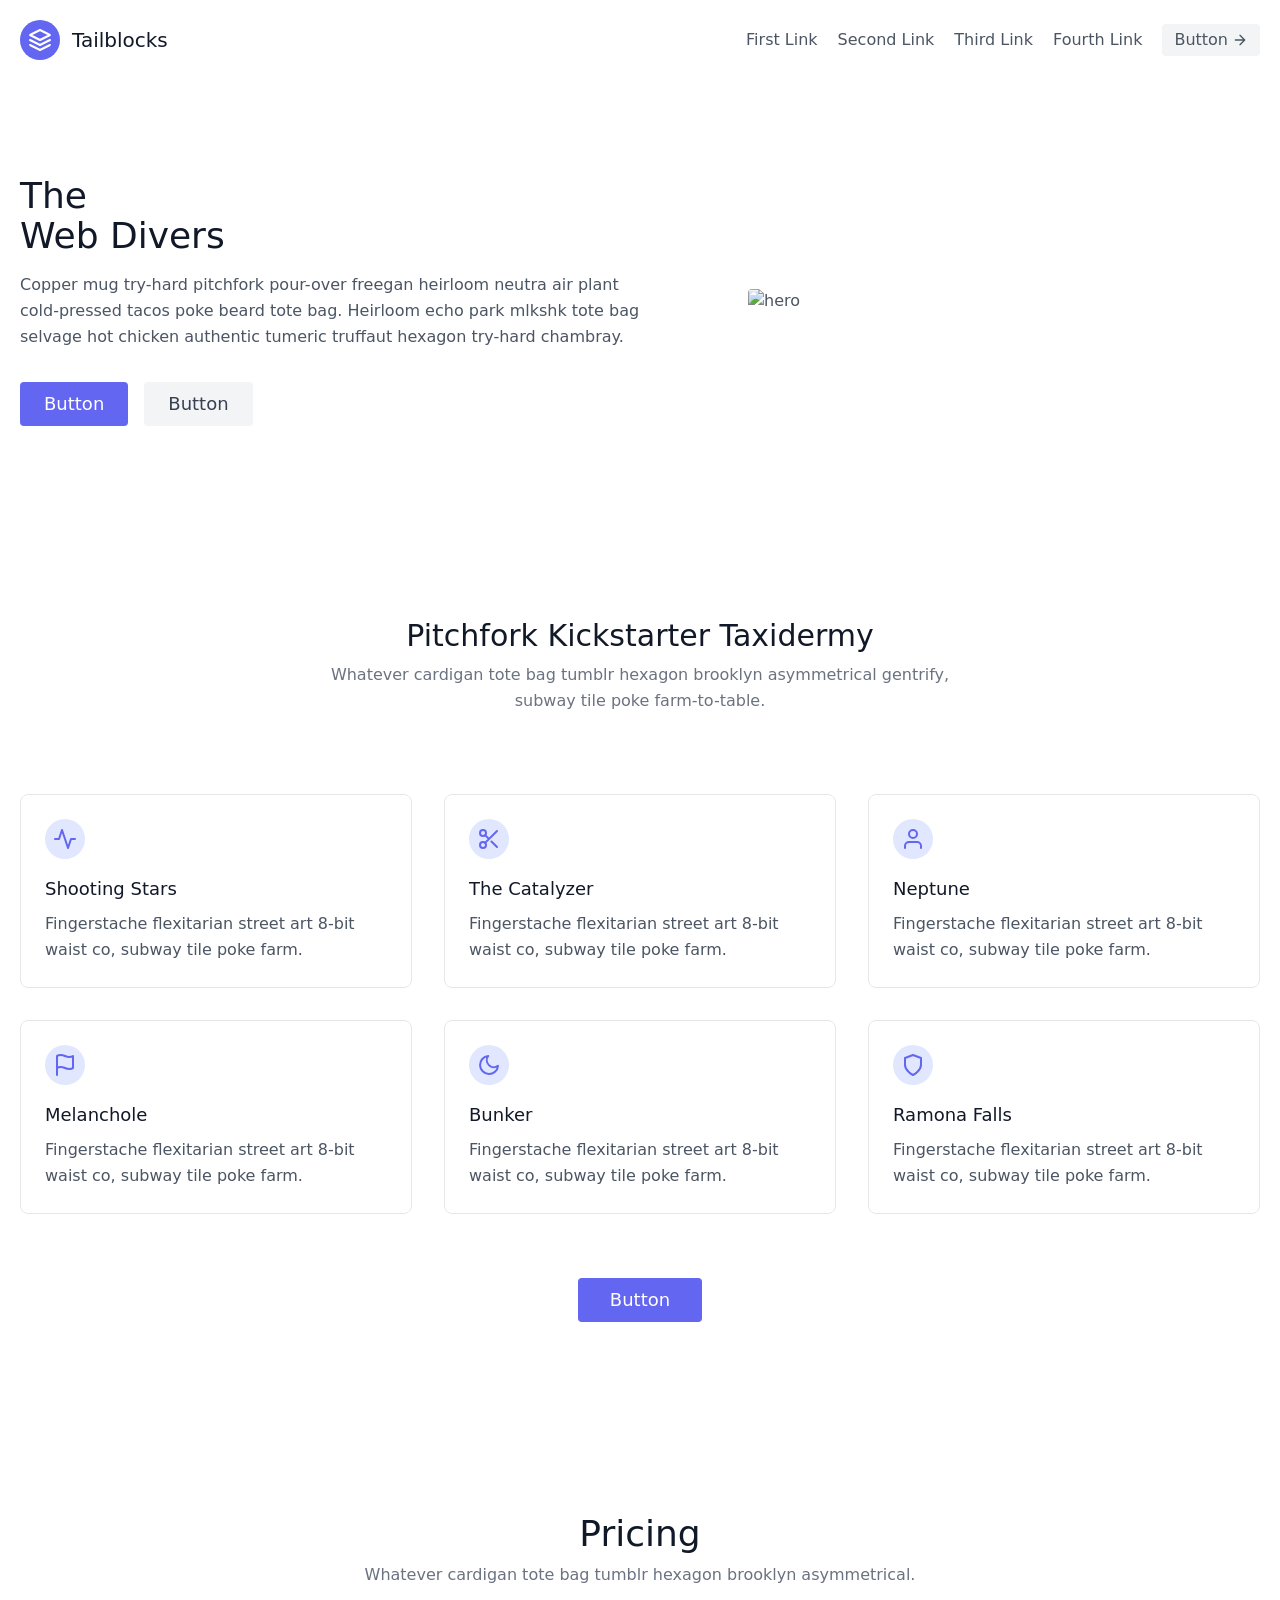
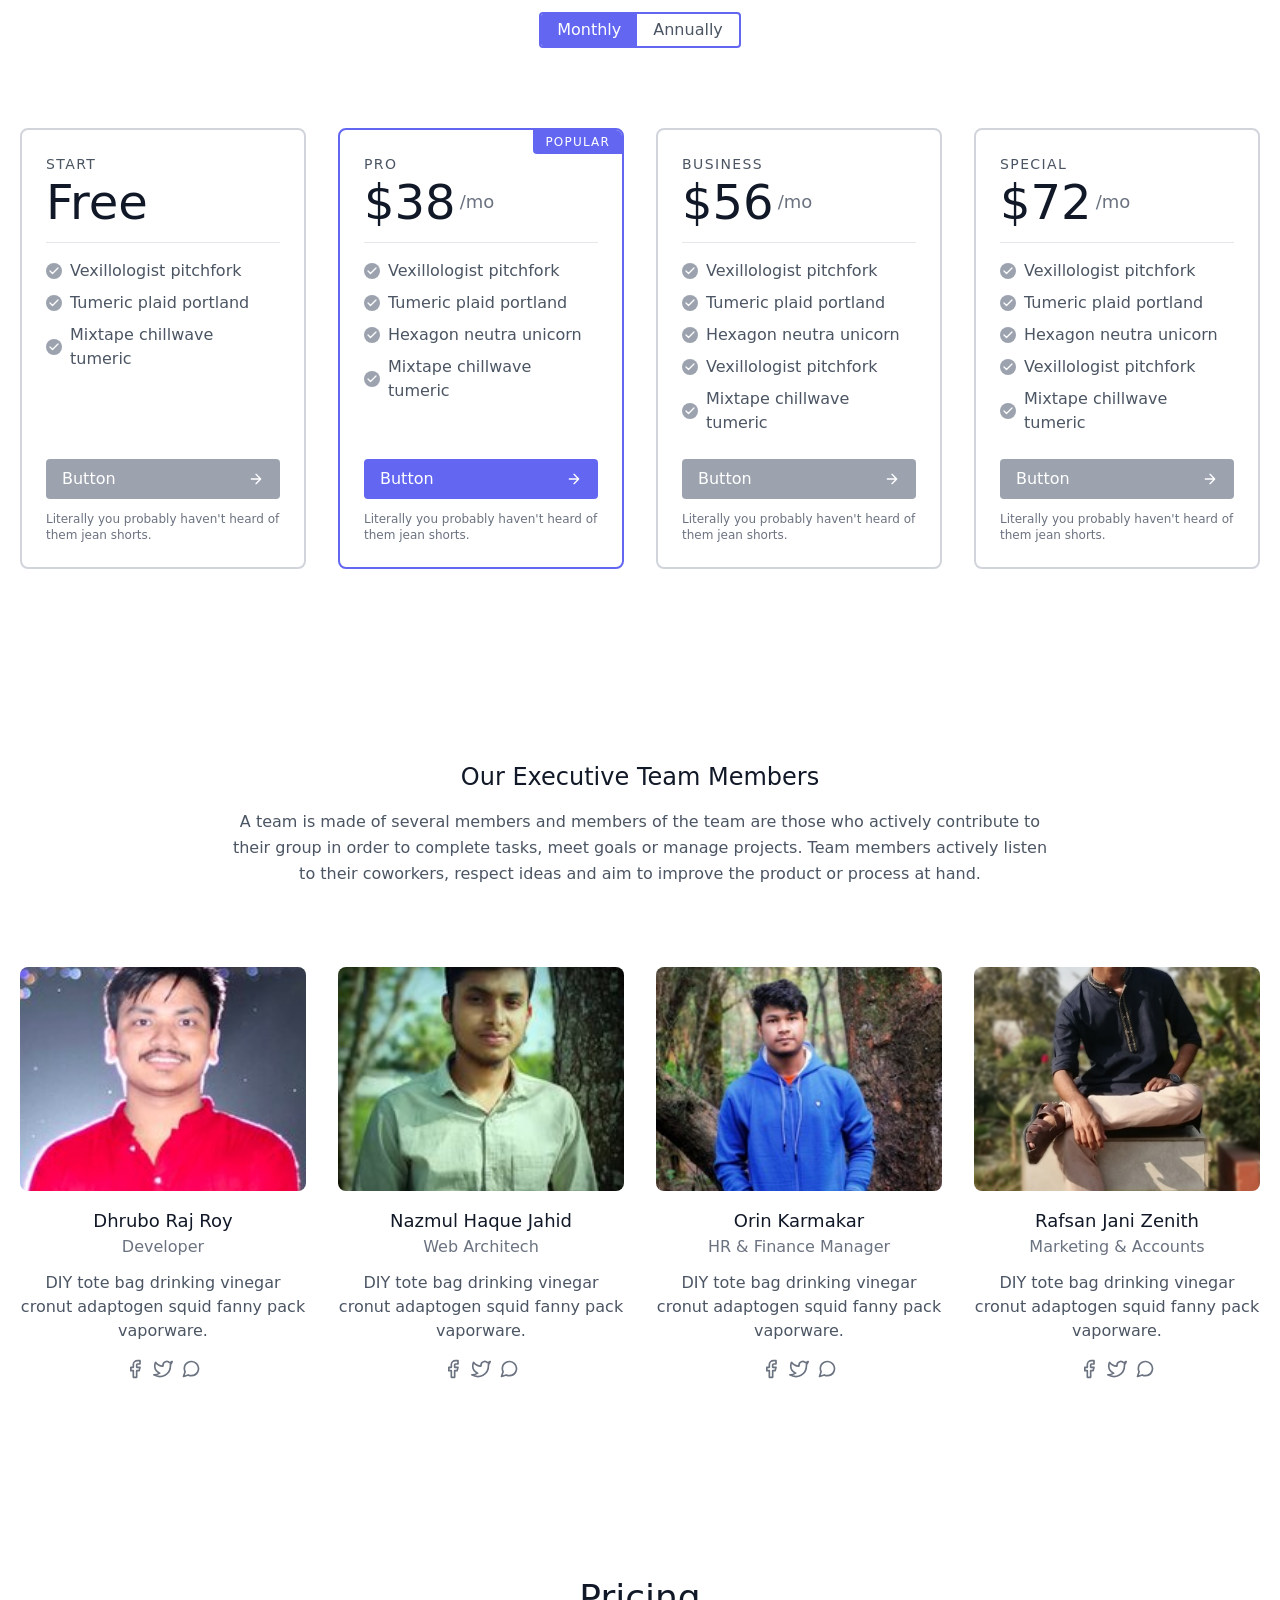
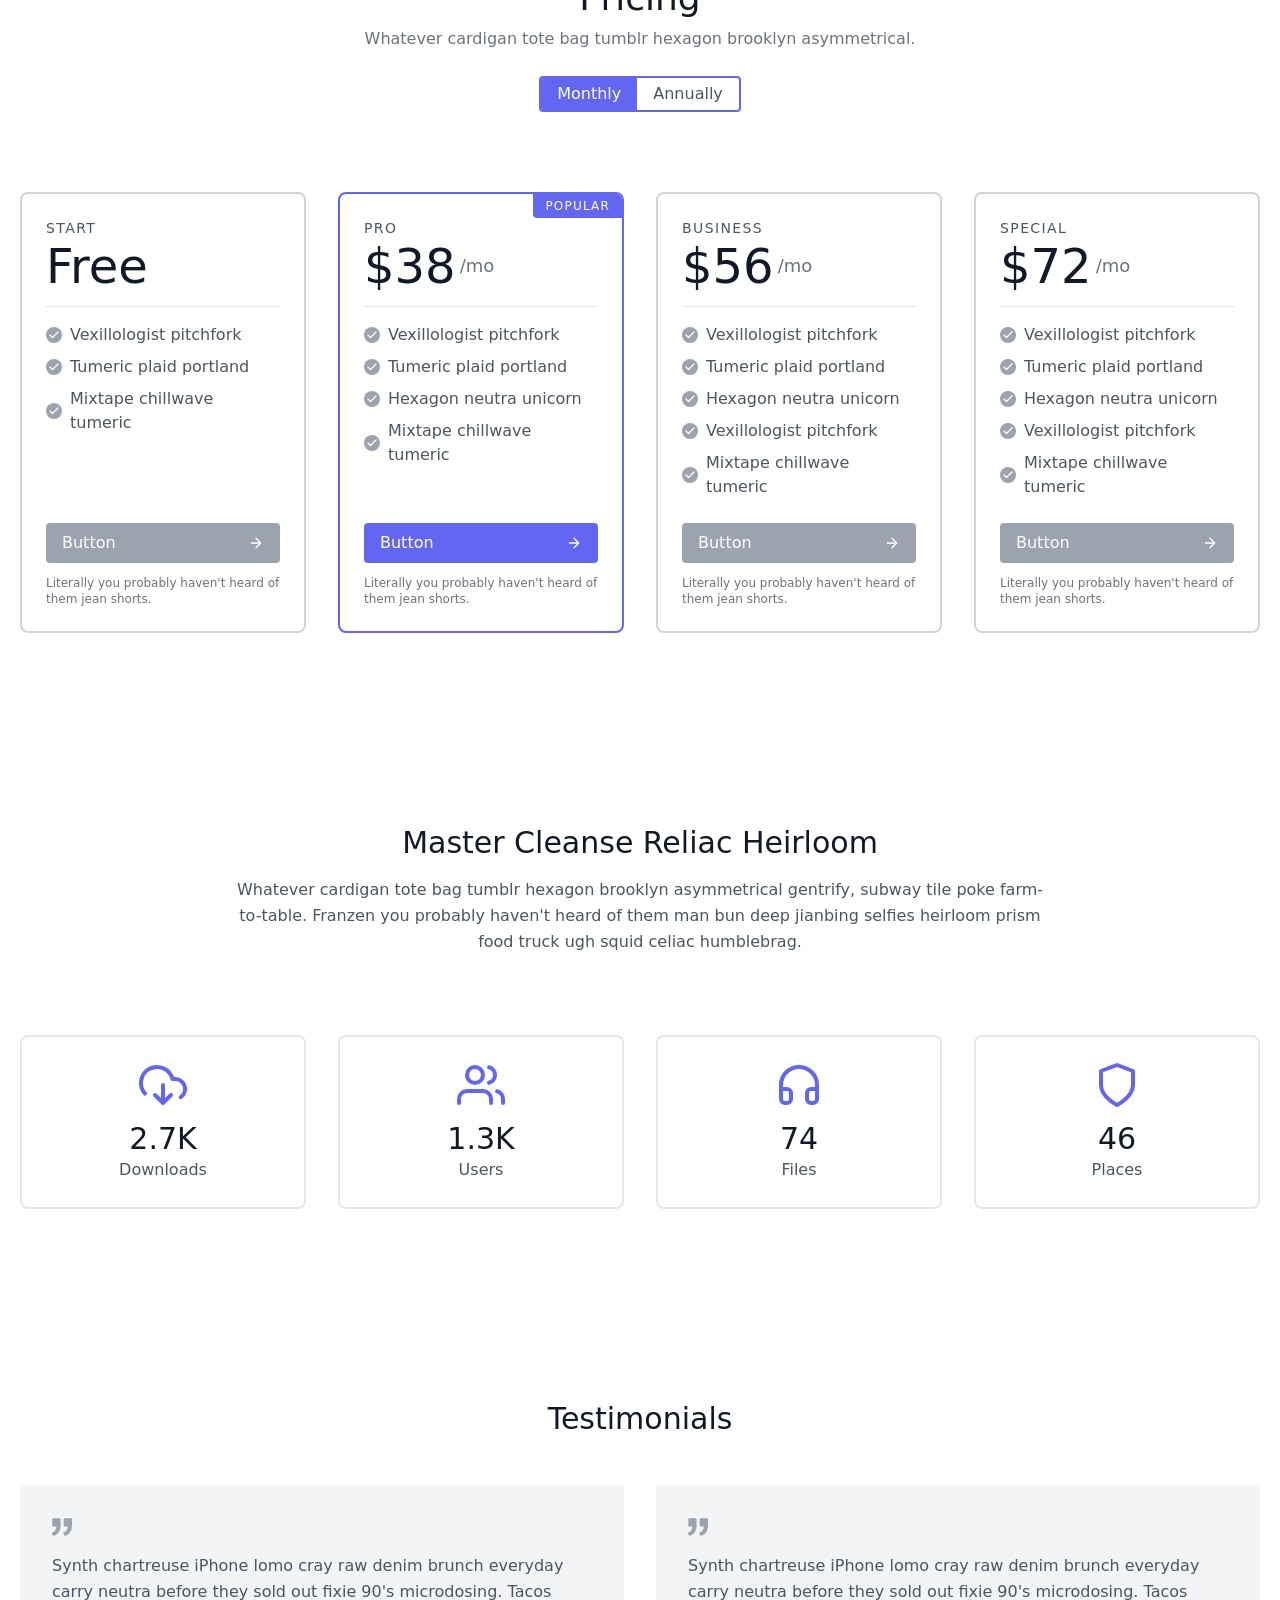
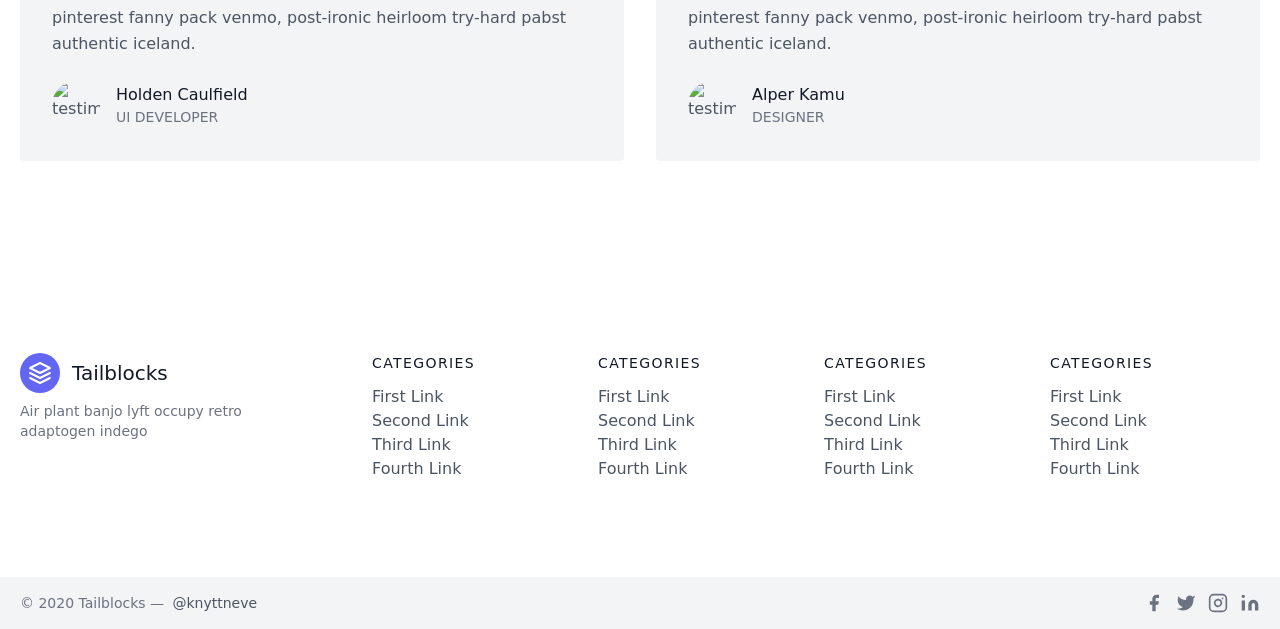
==== commit f3ec95f4: "Update index.html" ====
--- a/index.html
+++ b/index.html
@@ -74,8 +74,8 @@
           <h1
             class="title-font sm:text-4xl text-3xl mb-4 font-medium text-gray-900"
           >
-            Dhrubo
-            <br class="hidden lg:inline-block" />readymade gluten
+            The
+            <br class="hidden lg:inline-block" />Web Divers
           </h1>
           <p class="mb-8 leading-relaxed">
             Copper mug try-hard pitchfork pour-over freegan heirloom neutra air
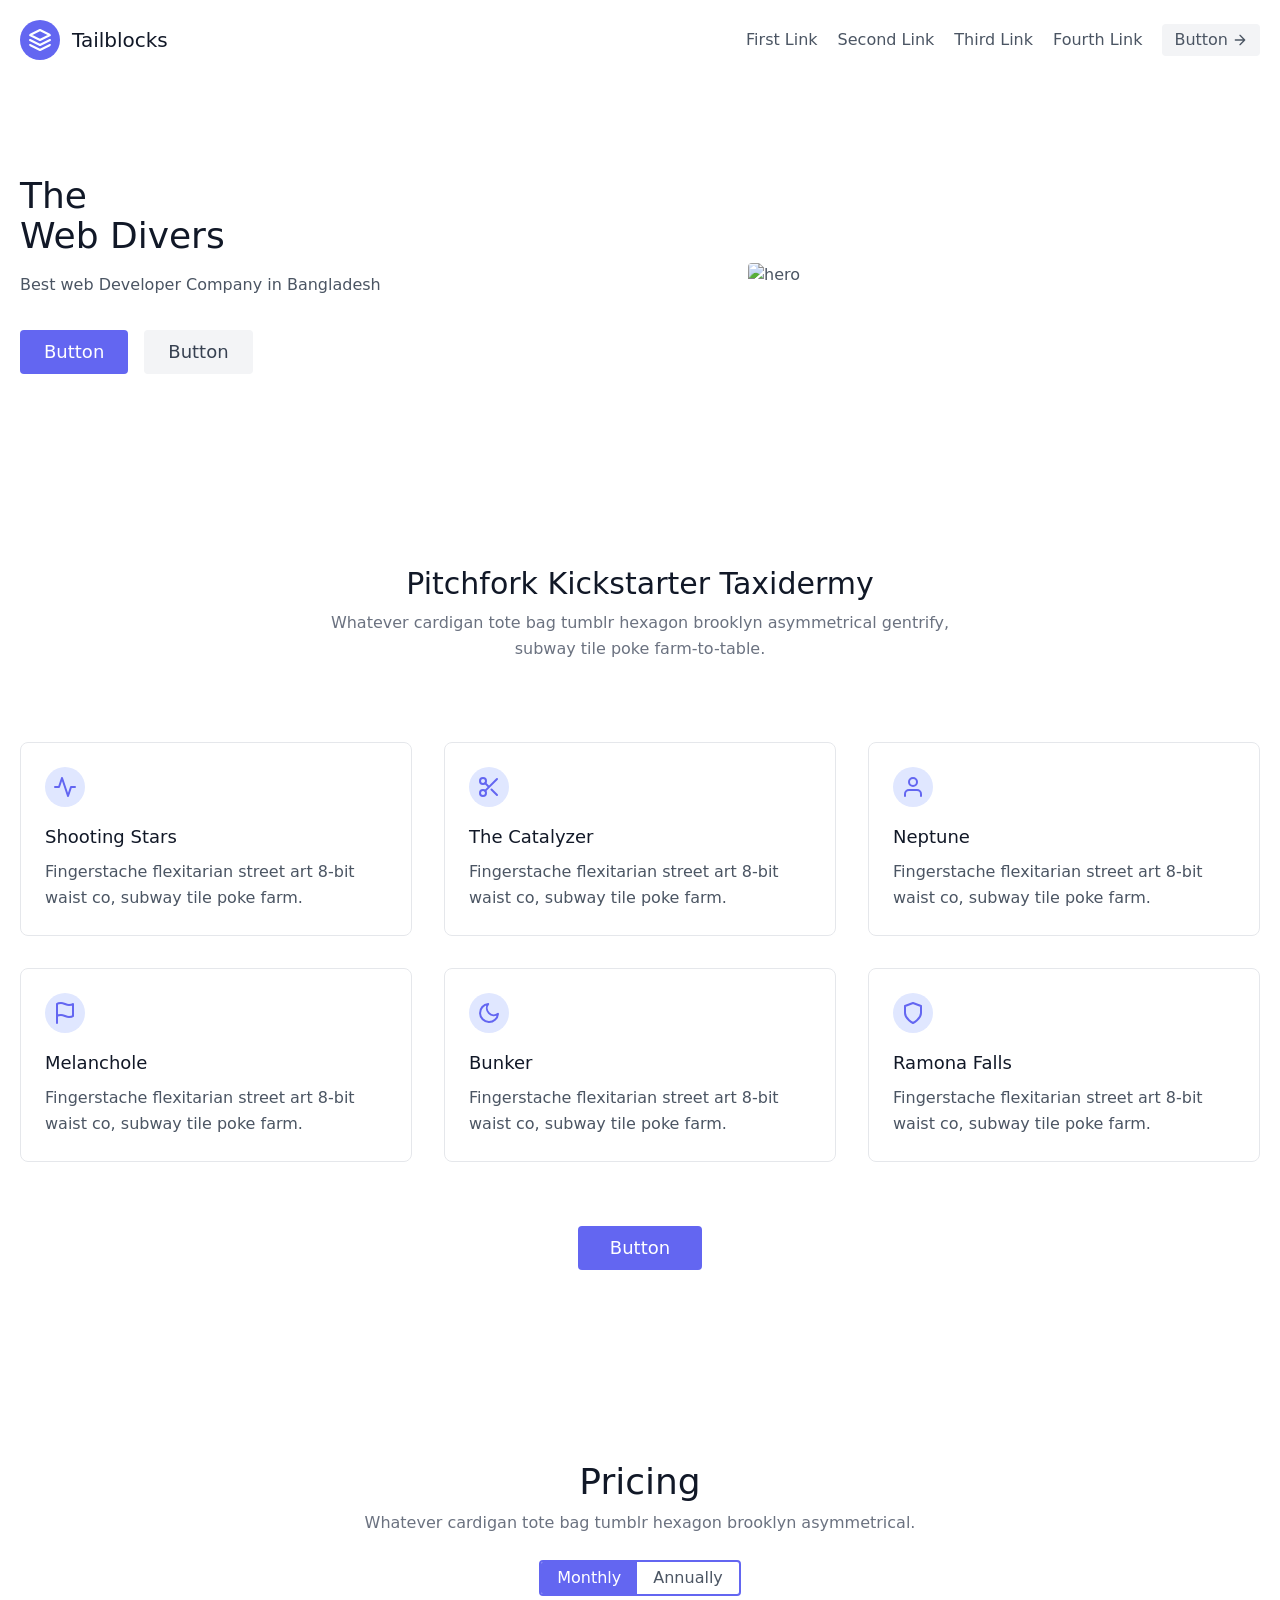
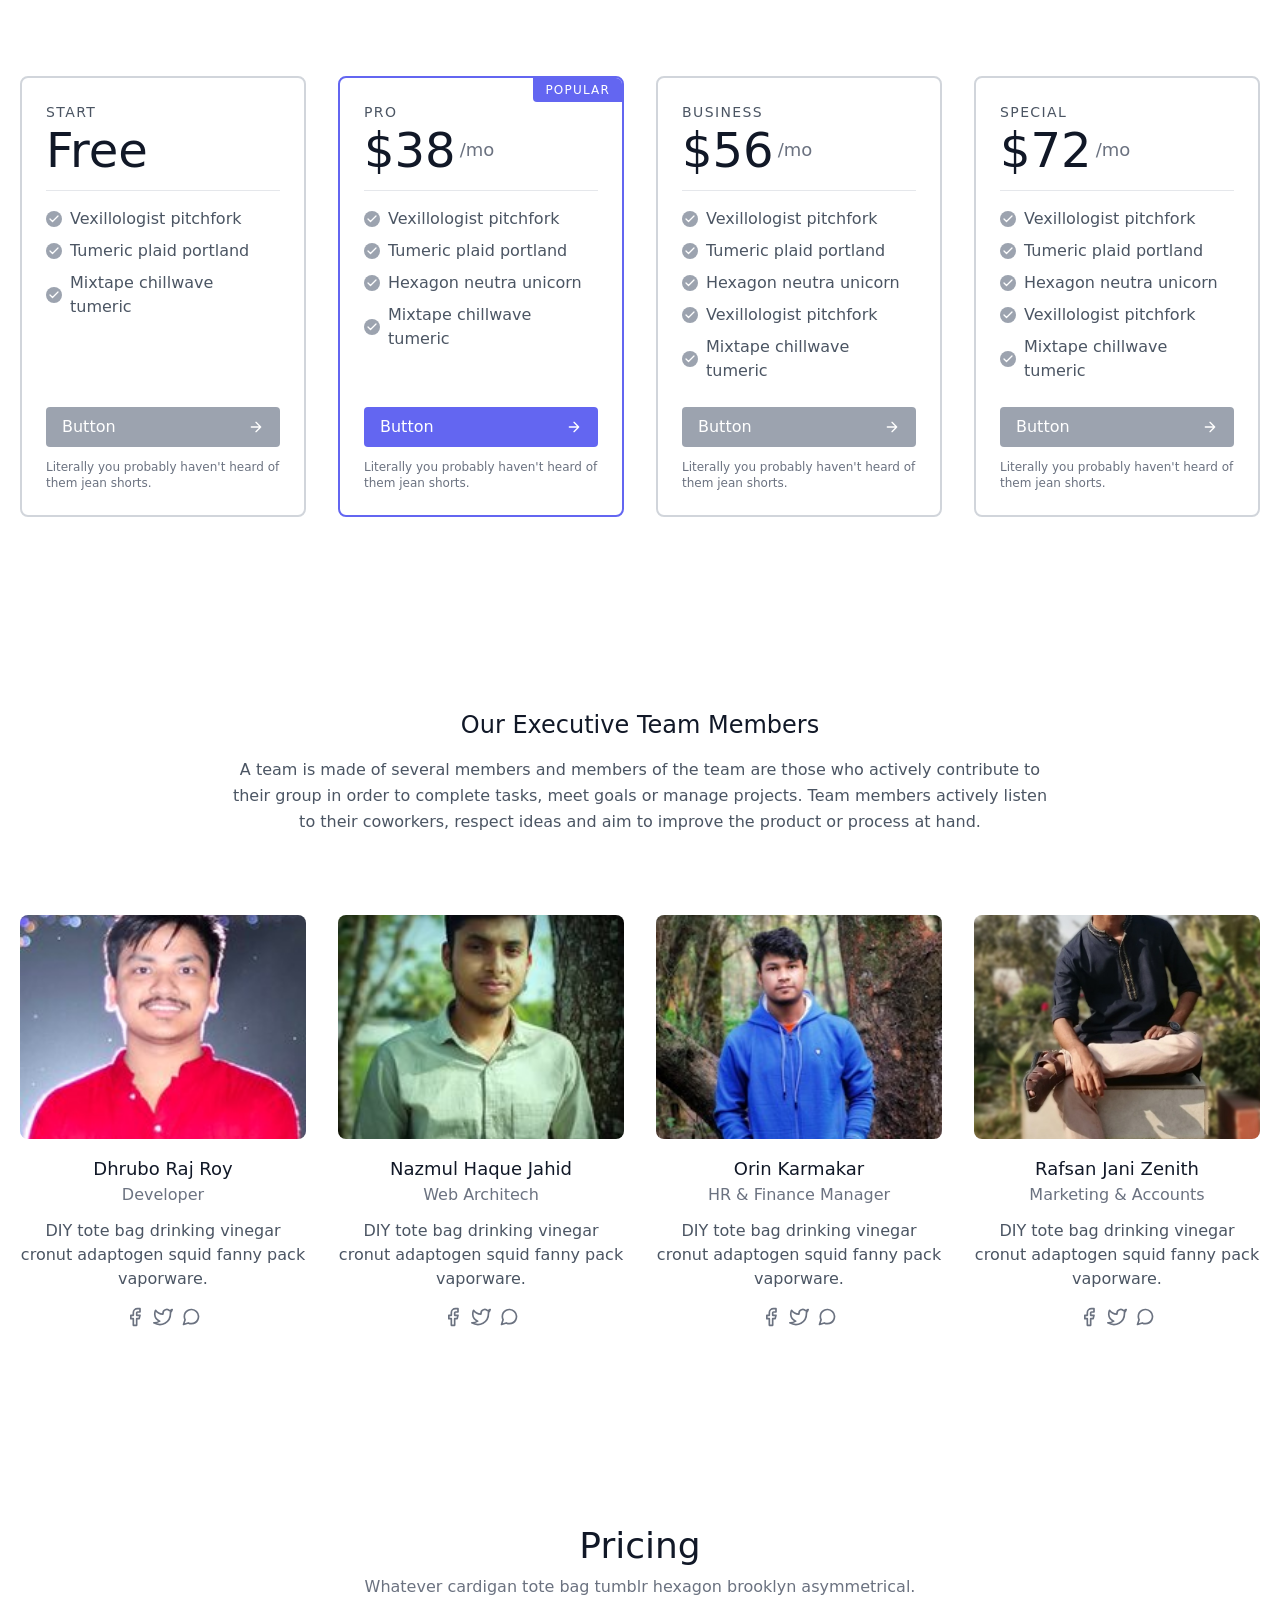
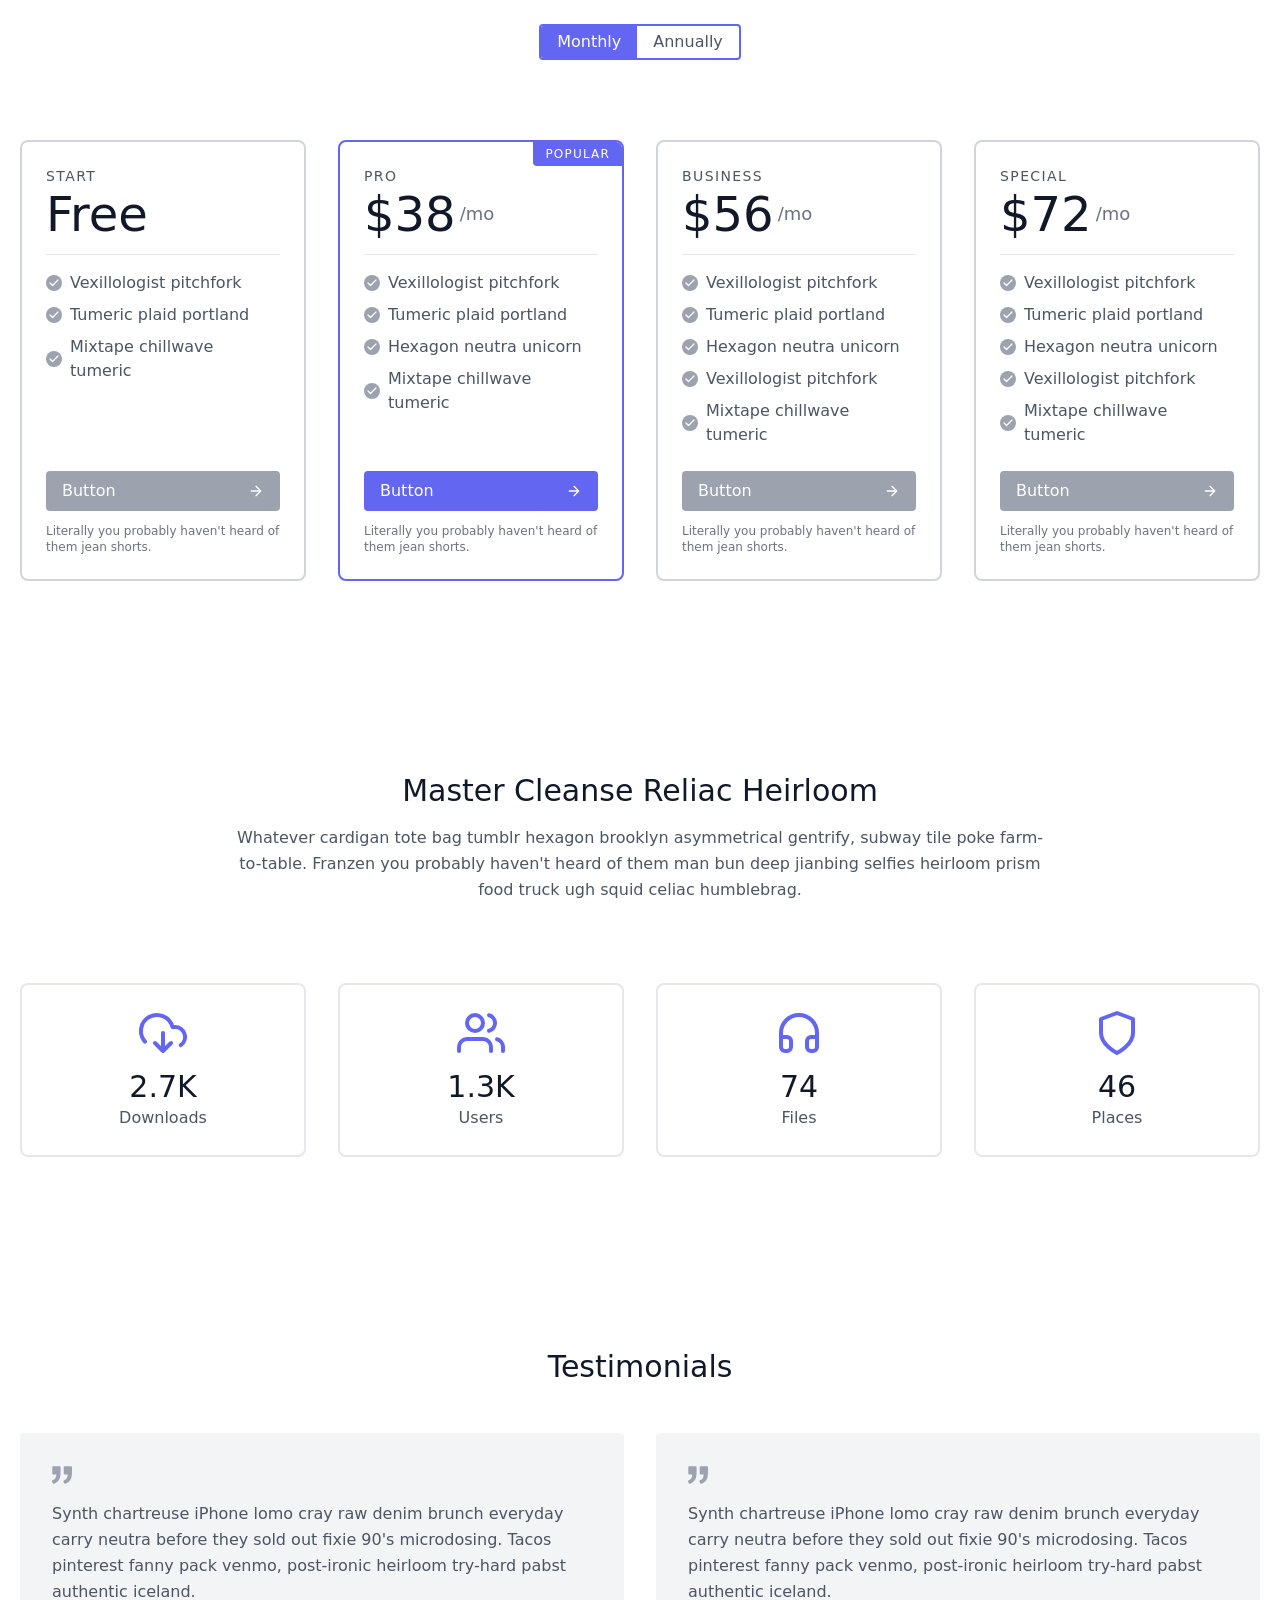
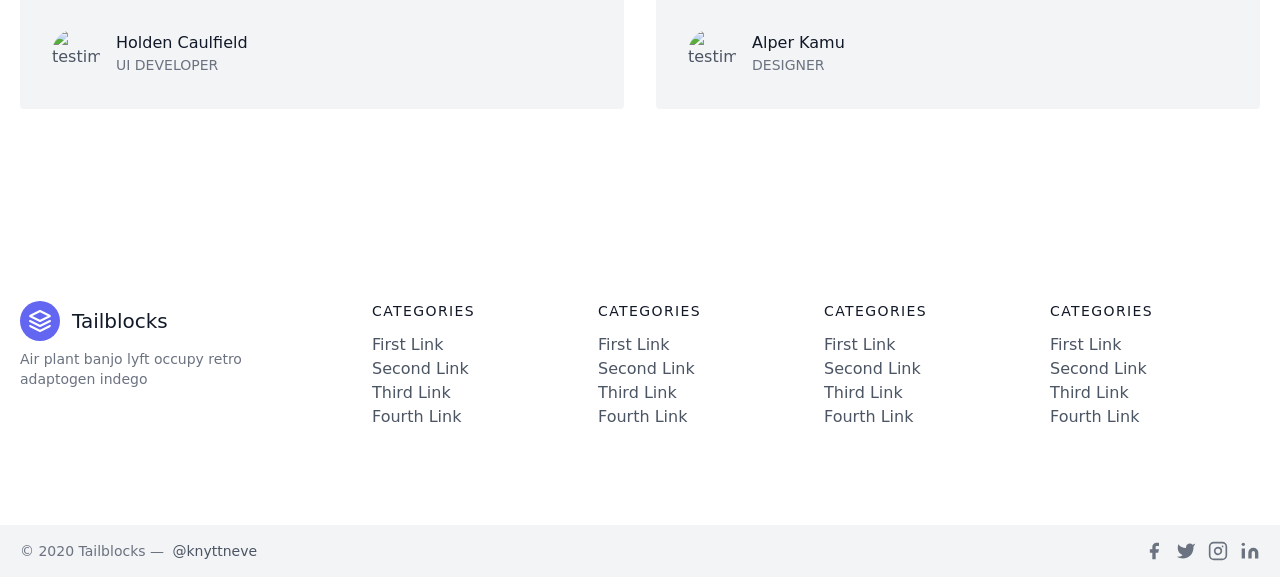
==== commit ead35316: "Update index.html" ====
--- a/index.html
+++ b/index.html
@@ -78,10 +78,7 @@
             <br class="hidden lg:inline-block" />Web Divers
           </h1>
           <p class="mb-8 leading-relaxed">
-            Copper mug try-hard pitchfork pour-over freegan heirloom neutra air
-            plant cold-pressed tacos poke beard tote bag. Heirloom echo park
-            mlkshk tote bag selvage hot chicken authentic tumeric truffaut
-            hexagon try-hard chambray.
+            Best web Developer Company in Bangladesh
           </p>
           <div class="flex justify-center">
             <button
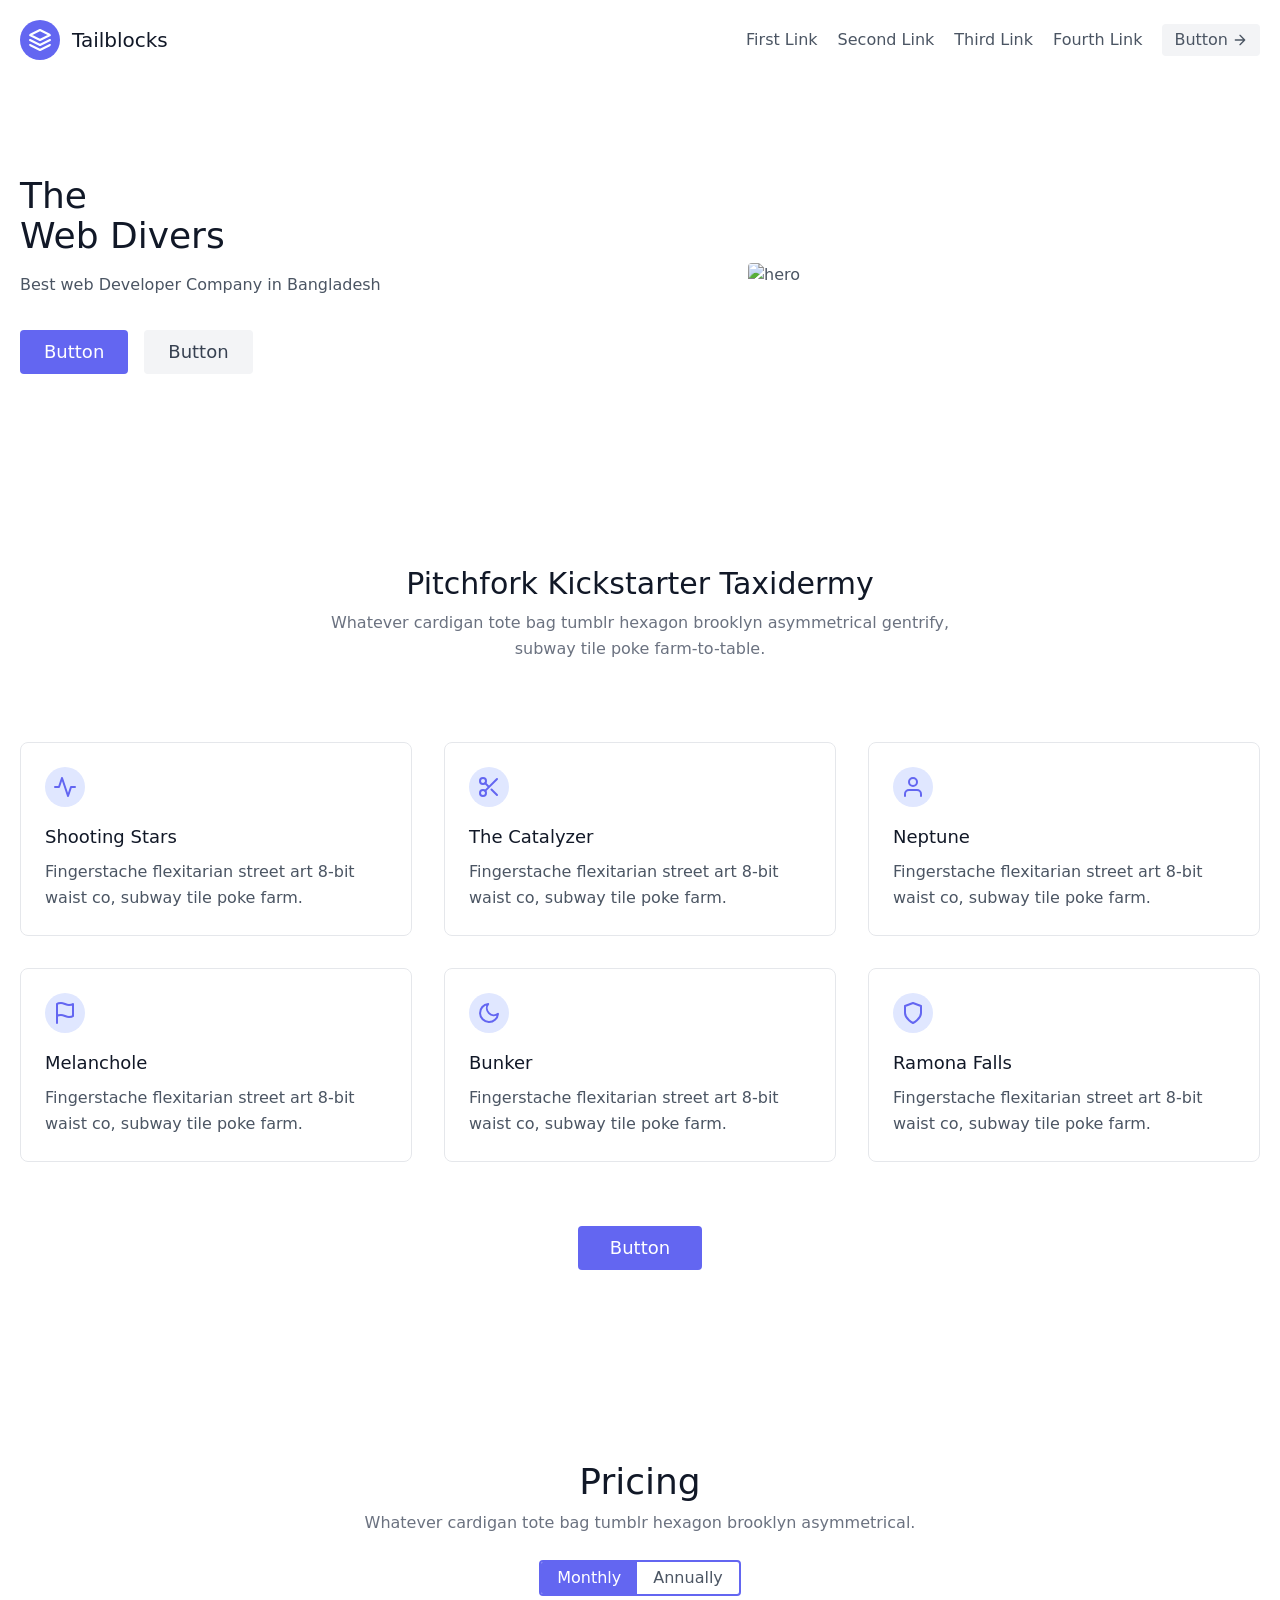
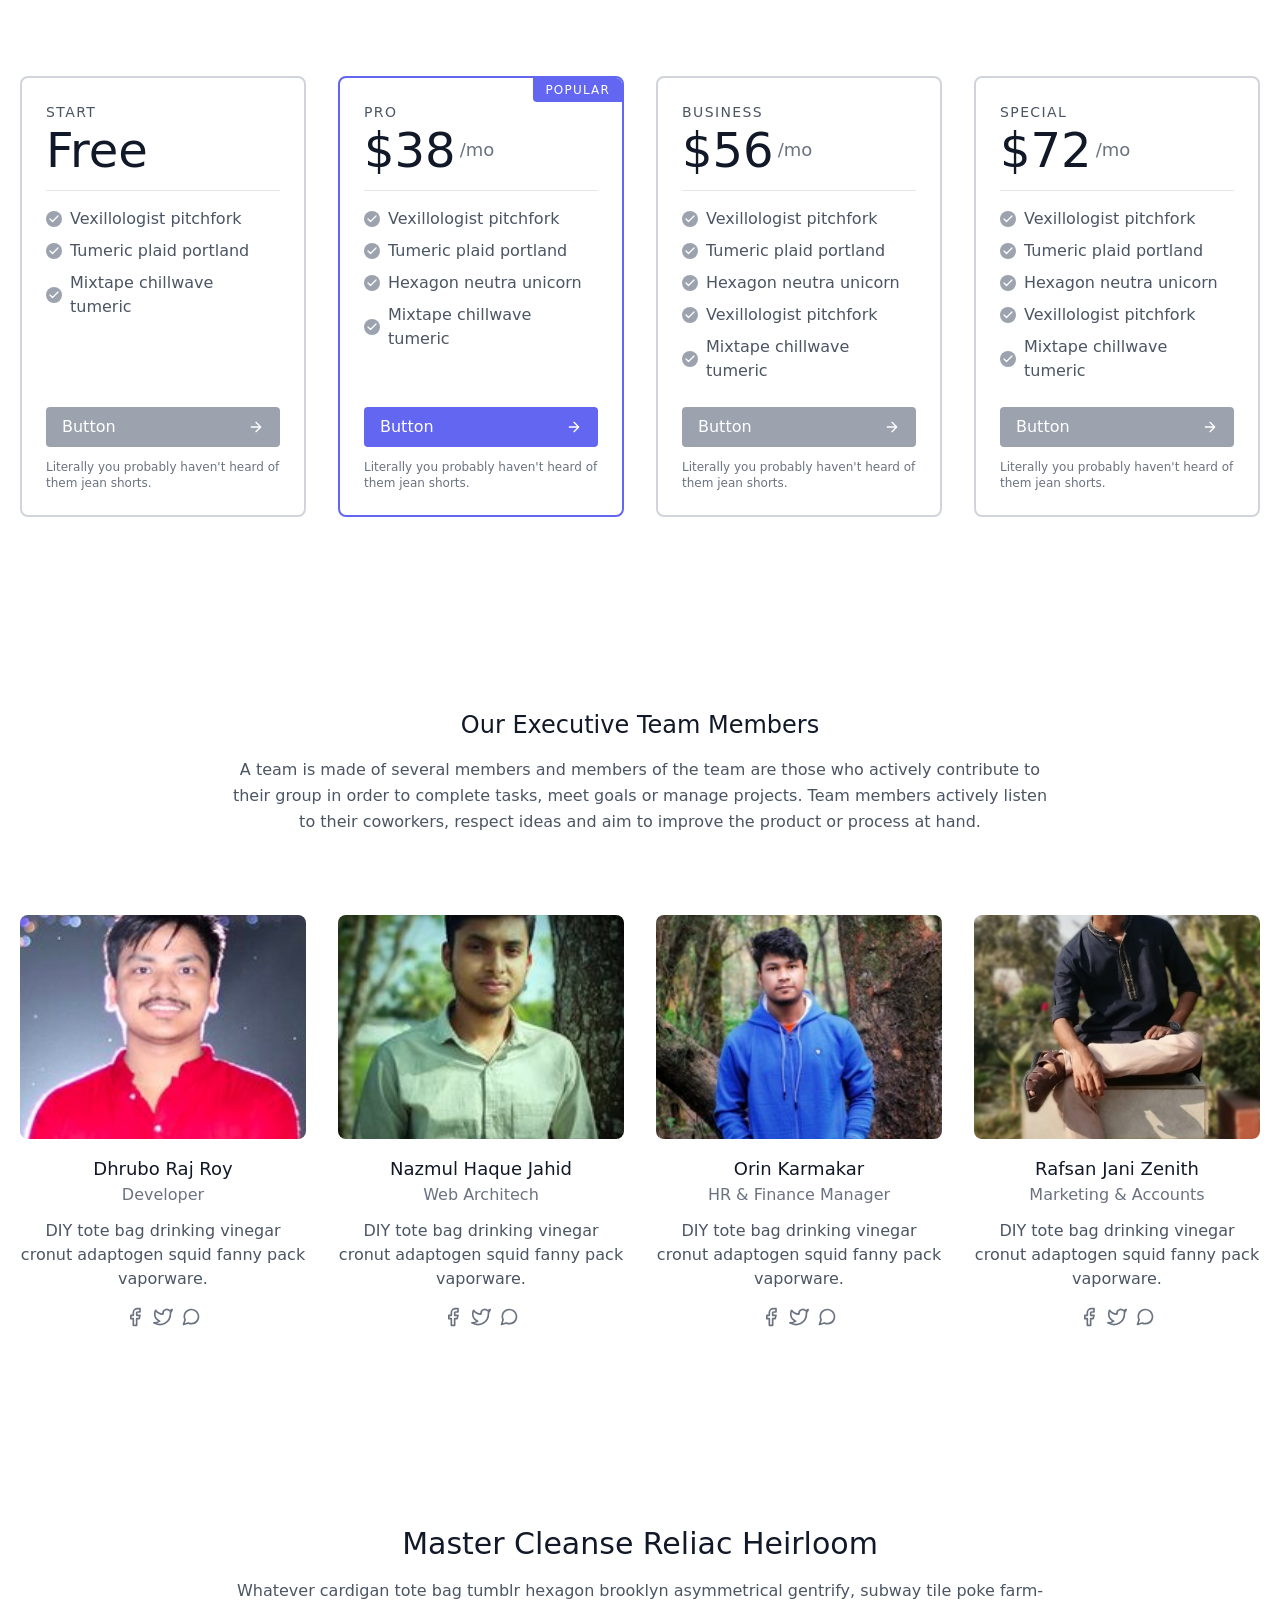
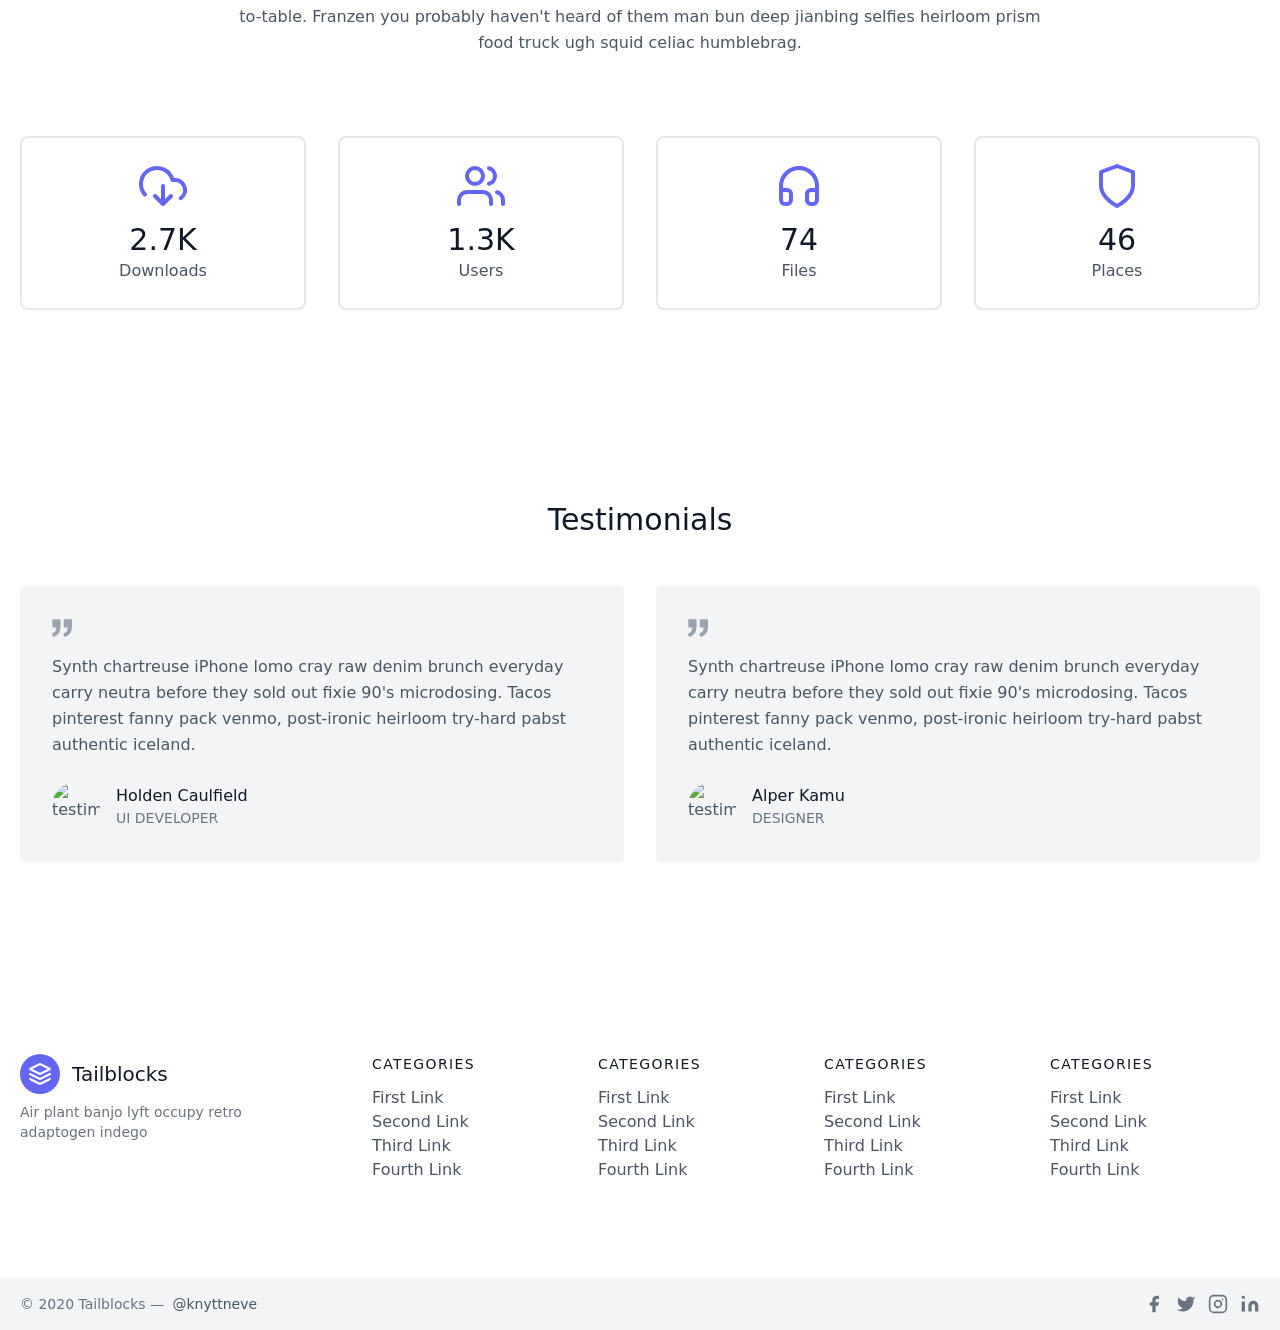
==== commit 6947e15e: "Update index.html" ====
--- a/index.html
+++ b/index.html
@@ -1040,462 +1040,6 @@
       </div>
     </section>
     <!-- team area ended -->
-    <!--   Price area started   -->
-    <section class="text-gray-600 body-font overflow-hidden">
-      <div class="container px-5 py-24 mx-auto">
-        <div class="flex flex-col text-center w-full mb-20">
-          <h1
-            class="sm:text-4xl text-3xl font-medium title-font mb-2 text-gray-900"
-          >
-            Pricing
-          </h1>
-          <p class="lg:w-2/3 mx-auto leading-relaxed text-base text-gray-500">
-            Whatever cardigan tote bag tumblr hexagon brooklyn asymmetrical.
-          </p>
-          <div
-            class="flex mx-auto border-2 border-indigo-500 rounded overflow-hidden mt-6"
-          >
-            <button
-              class="py-1 px-4 bg-indigo-500 text-white focus:outline-none"
-            >
-              Monthly
-            </button>
-            <button class="py-1 px-4 focus:outline-none">Annually</button>
-          </div>
-        </div>
-        <div class="flex flex-wrap -m-4">
-          <div class="p-4 xl:w-1/4 md:w-1/2 w-full">
-            <div
-              class="h-full p-6 rounded-lg border-2 border-gray-300 flex flex-col relative overflow-hidden"
-            >
-              <h2 class="text-sm tracking-widest title-font mb-1 font-medium">
-                START
-              </h2>
-              <h1
-                class="text-5xl text-gray-900 pb-4 mb-4 border-b border-gray-200 leading-none"
-              >
-                Free
-              </h1>
-              <p class="flex items-center text-gray-600 mb-2">
-                <span
-                  class="w-4 h-4 mr-2 inline-flex items-center justify-center bg-gray-400 text-white rounded-full flex-shrink-0"
-                >
-                  <svg
-                    fill="none"
-                    stroke="currentColor"
-                    stroke-linecap="round"
-                    stroke-linejoin="round"
-                    stroke-width="2.5"
-                    class="w-3 h-3"
-                    viewBox="0 0 24 24"
-                  >
-                    <path d="M20 6L9 17l-5-5"></path>
-                  </svg> </span
-                >Vexillologist pitchfork
-              </p>
-              <p class="flex items-center text-gray-600 mb-2">
-                <span
-                  class="w-4 h-4 mr-2 inline-flex items-center justify-center bg-gray-400 text-white rounded-full flex-shrink-0"
-                >
-                  <svg
-                    fill="none"
-                    stroke="currentColor"
-                    stroke-linecap="round"
-                    stroke-linejoin="round"
-                    stroke-width="2.5"
-                    class="w-3 h-3"
-                    viewBox="0 0 24 24"
-                  >
-                    <path d="M20 6L9 17l-5-5"></path>
-                  </svg> </span
-                >Tumeric plaid portland
-              </p>
-              <p class="flex items-center text-gray-600 mb-6">
-                <span
-                  class="w-4 h-4 mr-2 inline-flex items-center justify-center bg-gray-400 text-white rounded-full flex-shrink-0"
-                >
-                  <svg
-                    fill="none"
-                    stroke="currentColor"
-                    stroke-linecap="round"
-                    stroke-linejoin="round"
-                    stroke-width="2.5"
-                    class="w-3 h-3"
-                    viewBox="0 0 24 24"
-                  >
-                    <path d="M20 6L9 17l-5-5"></path>
-                  </svg> </span
-                >Mixtape chillwave tumeric
-              </p>
-              <button
-                class="flex items-center mt-auto text-white bg-gray-400 border-0 py-2 px-4 w-full focus:outline-none hover:bg-gray-500 rounded"
-              >
-                Button
-                <svg
-                  fill="none"
-                  stroke="currentColor"
-                  stroke-linecap="round"
-                  stroke-linejoin="round"
-                  stroke-width="2"
-                  class="w-4 h-4 ml-auto"
-                  viewBox="0 0 24 24"
-                >
-                  <path d="M5 12h14M12 5l7 7-7 7"></path>
-                </svg>
-              </button>
-              <p class="text-xs text-gray-500 mt-3">
-                Literally you probably haven't heard of them jean shorts.
-              </p>
-            </div>
-          </div>
-          <div class="p-4 xl:w-1/4 md:w-1/2 w-full">
-            <div
-              class="h-full p-6 rounded-lg border-2 border-indigo-500 flex flex-col relative overflow-hidden"
-            >
-              <span
-                class="bg-indigo-500 text-white px-3 py-1 tracking-widest text-xs absolute right-0 top-0 rounded-bl"
-                >POPULAR</span
-              >
-              <h2 class="text-sm tracking-widest title-font mb-1 font-medium">
-                PRO
-              </h2>
-              <h1
-                class="text-5xl text-gray-900 leading-none flex items-center pb-4 mb-4 border-b border-gray-200"
-              >
-                <span>$38</span>
-                <span class="text-lg ml-1 font-normal text-gray-500">/mo</span>
-              </h1>
-              <p class="flex items-center text-gray-600 mb-2">
-                <span
-                  class="w-4 h-4 mr-2 inline-flex items-center justify-center bg-gray-400 text-white rounded-full flex-shrink-0"
-                >
-                  <svg
-                    fill="none"
-                    stroke="currentColor"
-                    stroke-linecap="round"
-                    stroke-linejoin="round"
-                    stroke-width="2.5"
-                    class="w-3 h-3"
-                    viewBox="0 0 24 24"
-                  >
-                    <path d="M20 6L9 17l-5-5"></path>
-                  </svg> </span
-                >Vexillologist pitchfork
-              </p>
-              <p class="flex items-center text-gray-600 mb-2">
-                <span
-                  class="w-4 h-4 mr-2 inline-flex items-center justify-center bg-gray-400 text-white rounded-full flex-shrink-0"
-                >
-                  <svg
-                    fill="none"
-                    stroke="currentColor"
-                    stroke-linecap="round"
-                    stroke-linejoin="round"
-                    stroke-width="2.5"
-                    class="w-3 h-3"
-                    viewBox="0 0 24 24"
-                  >
-                    <path d="M20 6L9 17l-5-5"></path>
-                  </svg> </span
-                >Tumeric plaid portland
-              </p>
-              <p class="flex items-center text-gray-600 mb-2">
-                <span
-                  class="w-4 h-4 mr-2 inline-flex items-center justify-center bg-gray-400 text-white rounded-full flex-shrink-0"
-                >
-                  <svg
-                    fill="none"
-                    stroke="currentColor"
-                    stroke-linecap="round"
-                    stroke-linejoin="round"
-                    stroke-width="2.5"
-                    class="w-3 h-3"
-                    viewBox="0 0 24 24"
-                  >
-                    <path d="M20 6L9 17l-5-5"></path>
-                  </svg> </span
-                >Hexagon neutra unicorn
-              </p>
-              <p class="flex items-center text-gray-600 mb-6">
-                <span
-                  class="w-4 h-4 mr-2 inline-flex items-center justify-center bg-gray-400 text-white rounded-full flex-shrink-0"
-                >
-                  <svg
-                    fill="none"
-                    stroke="currentColor"
-                    stroke-linecap="round"
-                    stroke-linejoin="round"
-                    stroke-width="2.5"
-                    class="w-3 h-3"
-                    viewBox="0 0 24 24"
-                  >
-                    <path d="M20 6L9 17l-5-5"></path>
-                  </svg> </span
-                >Mixtape chillwave tumeric
-              </p>
-              <button
-                class="flex items-center mt-auto text-white bg-indigo-500 border-0 py-2 px-4 w-full focus:outline-none hover:bg-indigo-600 rounded"
-              >
-                Button
-                <svg
-                  fill="none"
-                  stroke="currentColor"
-                  stroke-linecap="round"
-                  stroke-linejoin="round"
-                  stroke-width="2"
-                  class="w-4 h-4 ml-auto"
-                  viewBox="0 0 24 24"
-                >
-                  <path d="M5 12h14M12 5l7 7-7 7"></path>
-                </svg>
-              </button>
-              <p class="text-xs text-gray-500 mt-3">
-                Literally you probably haven't heard of them jean shorts.
-              </p>
-            </div>
-          </div>
-          <div class="p-4 xl:w-1/4 md:w-1/2 w-full">
-            <div
-              class="h-full p-6 rounded-lg border-2 border-gray-300 flex flex-col relative overflow-hidden"
-            >
-              <h2 class="text-sm tracking-widest title-font mb-1 font-medium">
-                BUSINESS
-              </h2>
-              <h1
-                class="text-5xl text-gray-900 leading-none flex items-center pb-4 mb-4 border-b border-gray-200"
-              >
-                <span>$56</span>
-                <span class="text-lg ml-1 font-normal text-gray-500">/mo</span>
-              </h1>
-              <p class="flex items-center text-gray-600 mb-2">
-                <span
-                  class="w-4 h-4 mr-2 inline-flex items-center justify-center bg-gray-400 text-white rounded-full flex-shrink-0"
-                >
-                  <svg
-                    fill="none"
-                    stroke="currentColor"
-                    stroke-linecap="round"
-                    stroke-linejoin="round"
-                    stroke-width="2.5"
-                    class="w-3 h-3"
-                    viewBox="0 0 24 24"
-                  >
-                    <path d="M20 6L9 17l-5-5"></path>
-                  </svg> </span
-                >Vexillologist pitchfork
-              </p>
-              <p class="flex items-center text-gray-600 mb-2">
-                <span
-                  class="w-4 h-4 mr-2 inline-flex items-center justify-center bg-gray-400 text-white rounded-full flex-shrink-0"
-                >
-                  <svg
-                    fill="none"
-                    stroke="currentColor"
-                    stroke-linecap="round"
-                    stroke-linejoin="round"
-                    stroke-width="2.5"
-                    class="w-3 h-3"
-                    viewBox="0 0 24 24"
-                  >
-                    <path d="M20 6L9 17l-5-5"></path>
-                  </svg> </span
-                >Tumeric plaid portland
-              </p>
-              <p class="flex items-center text-gray-600 mb-2">
-                <span
-                  class="w-4 h-4 mr-2 inline-flex items-center justify-center bg-gray-400 text-white rounded-full flex-shrink-0"
-                >
-                  <svg
-                    fill="none"
-                    stroke="currentColor"
-                    stroke-linecap="round"
-                    stroke-linejoin="round"
-                    stroke-width="2.5"
-                    class="w-3 h-3"
-                    viewBox="0 0 24 24"
-                  >
-                    <path d="M20 6L9 17l-5-5"></path>
-                  </svg> </span
-                >Hexagon neutra unicorn
-              </p>
-              <p class="flex items-center text-gray-600 mb-2">
-                <span
-                  class="w-4 h-4 mr-2 inline-flex items-center justify-center bg-gray-400 text-white rounded-full flex-shrink-0"
-                >
-                  <svg
-                    fill="none"
-                    stroke="currentColor"
-                    stroke-linecap="round"
-                    stroke-linejoin="round"
-                    stroke-width="2.5"
-                    class="w-3 h-3"
-                    viewBox="0 0 24 24"
-                  >
-                    <path d="M20 6L9 17l-5-5"></path>
-                  </svg> </span
-                >Vexillologist pitchfork
-              </p>
-              <p class="flex items-center text-gray-600 mb-6">
-                <span
-                  class="w-4 h-4 mr-2 inline-flex items-center justify-center bg-gray-400 text-white rounded-full flex-shrink-0"
-                >
-                  <svg
-                    fill="none"
-                    stroke="currentColor"
-                    stroke-linecap="round"
-                    stroke-linejoin="round"
-                    stroke-width="2.5"
-                    class="w-3 h-3"
-                    viewBox="0 0 24 24"
-                  >
-                    <path d="M20 6L9 17l-5-5"></path>
-                  </svg> </span
-                >Mixtape chillwave tumeric
-              </p>
-              <button
-                class="flex items-center mt-auto text-white bg-gray-400 border-0 py-2 px-4 w-full focus:outline-none hover:bg-gray-500 rounded"
-              >
-                Button
-                <svg
-                  fill="none"
-                  stroke="currentColor"
-                  stroke-linecap="round"
-                  stroke-linejoin="round"
-                  stroke-width="2"
-                  class="w-4 h-4 ml-auto"
-                  viewBox="0 0 24 24"
-                >
-                  <path d="M5 12h14M12 5l7 7-7 7"></path>
-                </svg>
-              </button>
-              <p class="text-xs text-gray-500 mt-3">
-                Literally you probably haven't heard of them jean shorts.
-              </p>
-            </div>
-          </div>
-          <div class="p-4 xl:w-1/4 md:w-1/2 w-full">
-            <div
-              class="h-full p-6 rounded-lg border-2 border-gray-300 flex flex-col relative overflow-hidden"
-            >
-              <h2 class="text-sm tracking-widest title-font mb-1 font-medium">
-                SPECIAL
-              </h2>
-              <h1
-                class="text-5xl text-gray-900 leading-none flex items-center pb-4 mb-4 border-b border-gray-200"
-              >
-                <span>$72</span>
-                <span class="text-lg ml-1 font-normal text-gray-500">/mo</span>
-              </h1>
-              <p class="flex items-center text-gray-600 mb-2">
-                <span
-                  class="w-4 h-4 mr-2 inline-flex items-center justify-center bg-gray-400 text-white rounded-full flex-shrink-0"
-                >
-                  <svg
-                    fill="none"
-                    stroke="currentColor"
-                    stroke-linecap="round"
-                    stroke-linejoin="round"
-                    stroke-width="2.5"
-                    class="w-3 h-3"
-                    viewBox="0 0 24 24"
-                  >
-                    <path d="M20 6L9 17l-5-5"></path>
-                  </svg> </span
-                >Vexillologist pitchfork
-              </p>
-              <p class="flex items-center text-gray-600 mb-2">
-                <span
-                  class="w-4 h-4 mr-2 inline-flex items-center justify-center bg-gray-400 text-white rounded-full flex-shrink-0"
-                >
-                  <svg
-                    fill="none"
-                    stroke="currentColor"
-                    stroke-linecap="round"
-                    stroke-linejoin="round"
-                    stroke-width="2.5"
-                    class="w-3 h-3"
-                    viewBox="0 0 24 24"
-                  >
-                    <path d="M20 6L9 17l-5-5"></path>
-                  </svg> </span
-                >Tumeric plaid portland
-              </p>
-              <p class="flex items-center text-gray-600 mb-2">
-                <span
-                  class="w-4 h-4 mr-2 inline-flex items-center justify-center bg-gray-400 text-white rounded-full flex-shrink-0"
-                >
-                  <svg
-                    fill="none"
-                    stroke="currentColor"
-                    stroke-linecap="round"
-                    stroke-linejoin="round"
-                    stroke-width="2.5"
-                    class="w-3 h-3"
-                    viewBox="0 0 24 24"
-                  >
-                    <path d="M20 6L9 17l-5-5"></path>
-                  </svg> </span
-                >Hexagon neutra unicorn
-              </p>
-              <p class="flex items-center text-gray-600 mb-2">
-                <span
-                  class="w-4 h-4 mr-2 inline-flex items-center justify-center bg-gray-400 text-white rounded-full flex-shrink-0"
-                >
-                  <svg
-                    fill="none"
-                    stroke="currentColor"
-                    stroke-linecap="round"
-                    stroke-linejoin="round"
-                    stroke-width="2.5"
-                    class="w-3 h-3"
-                    viewBox="0 0 24 24"
-                  >
-                    <path d="M20 6L9 17l-5-5"></path>
-                  </svg> </span
-                >Vexillologist pitchfork
-              </p>
-              <p class="flex items-center text-gray-600 mb-6">
-                <span
-                  class="w-4 h-4 mr-2 inline-flex items-center justify-center bg-gray-400 text-white rounded-full flex-shrink-0"
-                >
-                  <svg
-                    fill="none"
-                    stroke="currentColor"
-                    stroke-linecap="round"
-                    stroke-linejoin="round"
-                    stroke-width="2.5"
-                    class="w-3 h-3"
-                    viewBox="0 0 24 24"
-                  >
-                    <path d="M20 6L9 17l-5-5"></path>
-                  </svg> </span
-                >Mixtape chillwave tumeric
-              </p>
-              <button
-                class="flex items-center mt-auto text-white bg-gray-400 border-0 py-2 px-4 w-full focus:outline-none hover:bg-gray-500 rounded"
-              >
-                Button
-                <svg
-                  fill="none"
-                  stroke="currentColor"
-                  stroke-linecap="round"
-                  stroke-linejoin="round"
-                  stroke-width="2"
-                  class="w-4 h-4 ml-auto"
-                  viewBox="0 0 24 24"
-                >
-                  <path d="M5 12h14M12 5l7 7-7 7"></path>
-                </svg>
-              </button>
-              <p class="text-xs text-gray-500 mt-3">
-                Literally you probably haven't heard of them jean shorts.
-              </p>
-            </div>
-          </div>
-        </div>
-      </div>
-    </section>
-    <!--   Price area ended   -->
     <!-- stat area started -->
     <section
       class="text-gray-600 body-font"
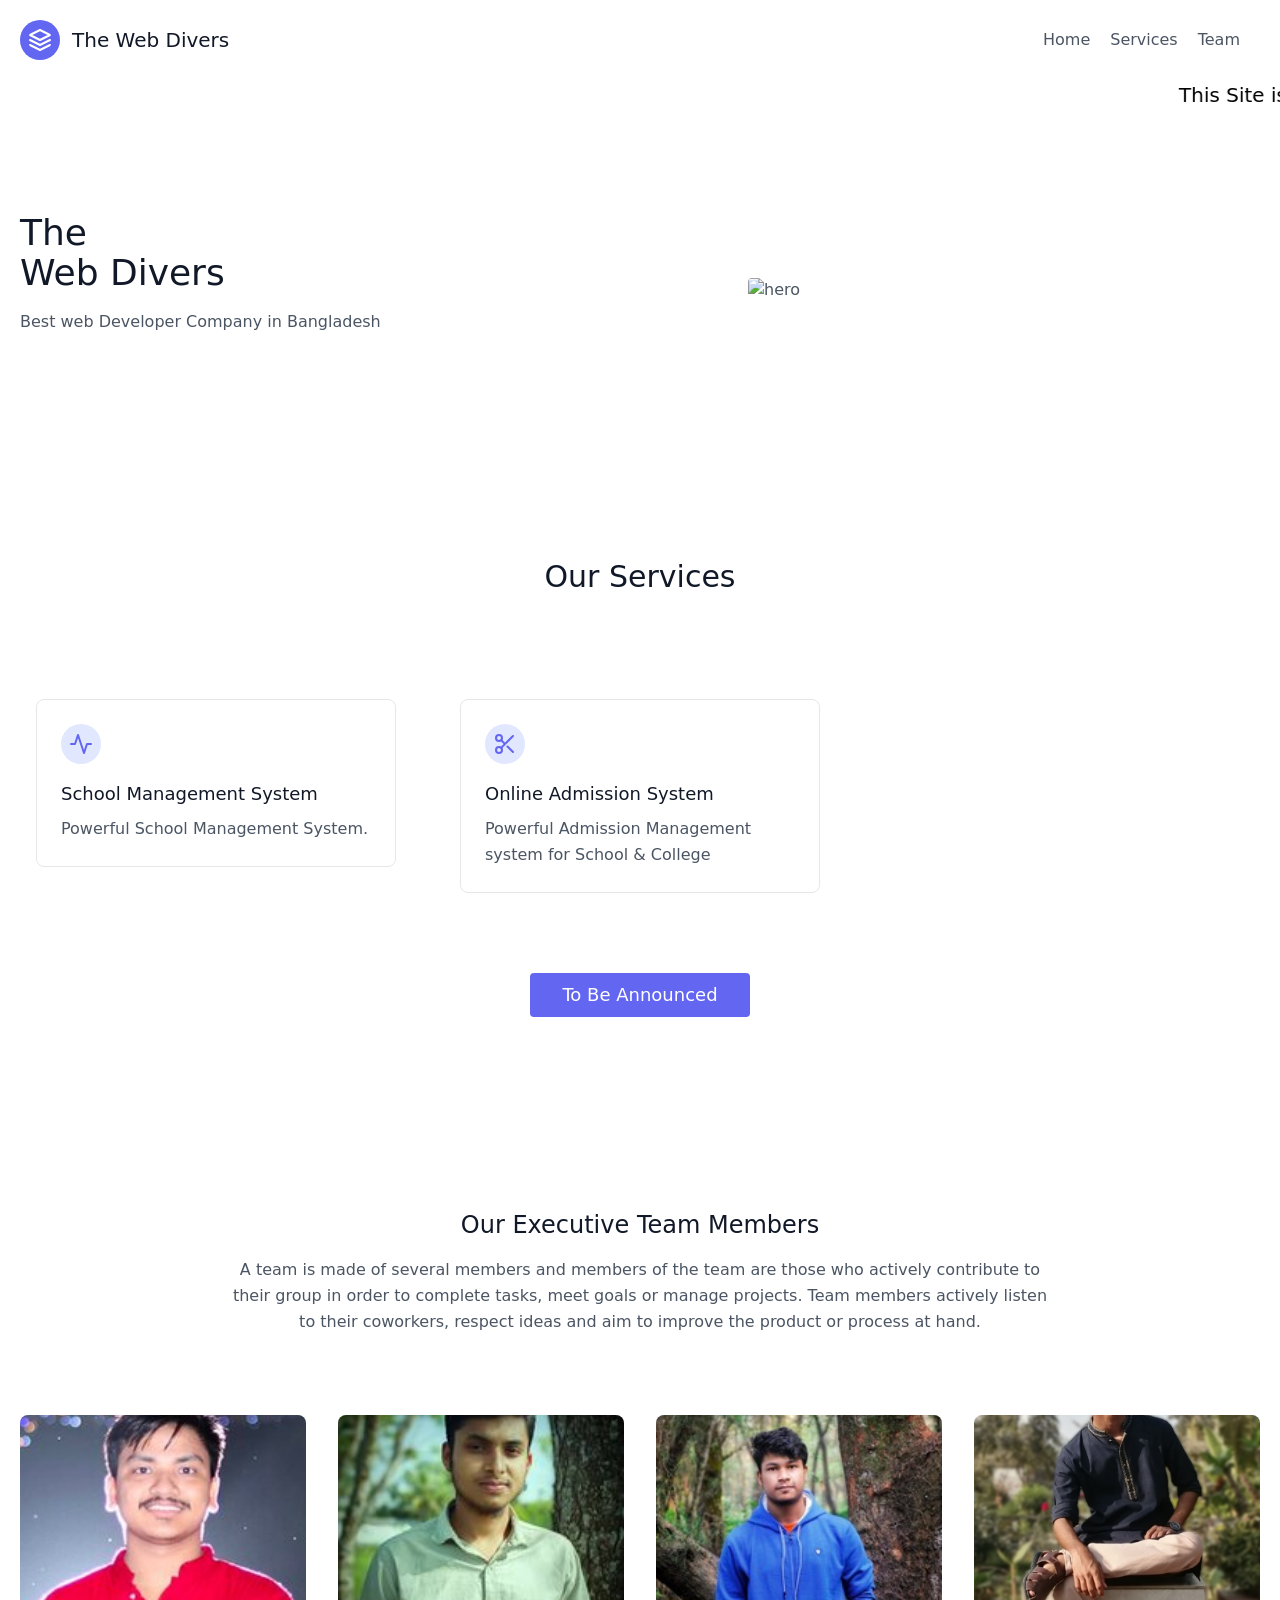
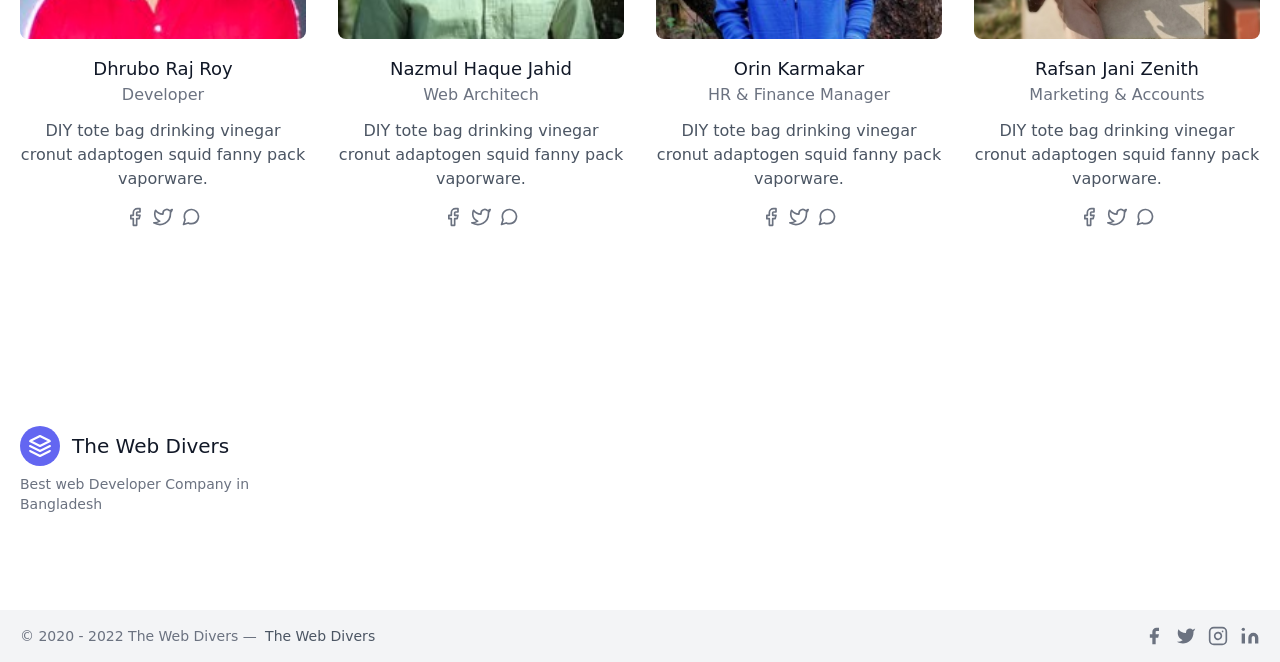
==== commit cf2af0bd: "Update index.html" ====
--- a/index.html
+++ b/index.html
@@ -30,35 +30,19 @@
               d="M12 2L2 7l10 5 10-5-10-5zM2 17l10 5 10-5M2 12l10 5 10-5"
             ></path>
           </svg>
-          <span class="ml-3 text-xl">Tailblocks</span>
+          <span class="ml-3 text-xl">The Web Divers</span>
         </a>
         <nav
           class="md:ml-auto flex flex-wrap items-center text-base justify-center"
         >
-          <a class="mr-5 hover:text-gray-900">First Link</a>
-          <a class="mr-5 hover:text-gray-900">Second Link</a>
-          <a class="mr-5 hover:text-gray-900">Third Link</a>
-          <a class="mr-5 hover:text-gray-900">Fourth Link</a>
+          <a href="#"  class="mr-5 hover:text-gray-900">Home</a>
+          <a href="#services" class="mr-5 hover:text-gray-900">Services</a>
+          <a href="#team" class="mr-5 hover:text-gray-900">Team</a>
         </nav>
-        <button
-          class="inline-flex items-center bg-gray-100 border-0 py-1 px-3 focus:outline-none hover:bg-gray-200 rounded text-base mt-4 md:mt-0"
-        >
-          Button
-          <svg
-            fill="none"
-            stroke="currentColor"
-            stroke-linecap="round"
-            stroke-linejoin="round"
-            stroke-width="2"
-            class="w-4 h-4 ml-1"
-            viewBox="0 0 24 24"
-          >
-            <path d="M5 12h14M12 5l7 7-7 7"></path>
-          </svg>
-        </button>
       </div>
     </header>
     <!-- header ended -->
+    <marquee behavior="" direction="" style="font-size:20px">This Site is Under Construction. Please Visit after several time</marquee>
     <!-- hero started -->
     <section
       class="text-gray-600 body-font"
@@ -80,7 +64,7 @@
           <p class="mb-8 leading-relaxed">
             Best web Developer Company in Bangladesh
           </p>
-          <div class="flex justify-center">
+          <!-- <div class="flex justify-center">
             <button
               class="inline-flex text-white bg-indigo-500 border-0 py-2 px-6 focus:outline-none hover:bg-indigo-600 rounded text-lg"
             >
@@ -91,7 +75,7 @@
             >
               Button
             </button>
-          </div>
+          </div> -->
         </div>
         <div class="lg:max-w-lg lg:w-full md:w-1/2 w-5/6">
           <img
@@ -104,7 +88,7 @@
     </section>
     <!-- hero ended -->
     <!-- services area started -->
-    <section
+    <section id="services"
       class="text-gray-600 body-font"
       data-aos="zoom-in-up"
       data-aos-duration="1000"
@@ -116,15 +100,15 @@
           <h1
             class="sm:text-3xl text-2xl font-medium title-font mb-2 text-gray-900"
           >
-            Pitchfork Kickstarter Taxidermy
+            Our Services
           </h1>
-          <p class="lg:w-1/2 w-full leading-relaxed text-gray-500">
+          <!-- <p class="lg:w-1/2 w-full leading-relaxed text-gray-500">
             Whatever cardigan tote bag tumblr hexagon brooklyn asymmetrical
             gentrify, subway tile poke farm-to-table.
-          </p>
+          </p> -->
         </div>
         <div class="flex flex-wrap -m-4">
-          <div class="xl:w-1/3 md:w-1/2 p-4">
+          <div class="xl:w-1/3 md:w-1/2 p-8">
             <div class="border border-gray-200 p-6 rounded-lg">
               <div
                 class="w-10 h-10 inline-flex items-center justify-center rounded-full bg-indigo-100 text-indigo-500 mb-4"
@@ -142,15 +126,14 @@
                 </svg>
               </div>
               <h2 class="text-lg text-gray-900 font-medium title-font mb-2">
-                Shooting Stars
+                School Management System
               </h2>
               <p class="leading-relaxed text-base">
-                Fingerstache flexitarian street art 8-bit waist co, subway tile
-                poke farm.
-              </p>
-            </div>
-          </div>
-          <div class="xl:w-1/3 md:w-1/2 p-4">
+                Powerful School Management System. 
+              </p>
+            </div>
+          </div>
+          <div class="xl:w-1/3 md:w-1/2 p-8">
             <div class="border border-gray-200 p-6 rounded-lg">
               <div
                 class="w-10 h-10 inline-flex items-center justify-center rounded-full bg-indigo-100 text-indigo-500 mb-4"
@@ -172,118 +155,10 @@
                 </svg>
               </div>
               <h2 class="text-lg text-gray-900 font-medium title-font mb-2">
-                The Catalyzer
+                Online Admission System
               </h2>
               <p class="leading-relaxed text-base">
-                Fingerstache flexitarian street art 8-bit waist co, subway tile
-                poke farm.
-              </p>
-            </div>
-          </div>
-          <div class="xl:w-1/3 md:w-1/2 p-4">
-            <div class="border border-gray-200 p-6 rounded-lg">
-              <div
-                class="w-10 h-10 inline-flex items-center justify-center rounded-full bg-indigo-100 text-indigo-500 mb-4"
-              >
-                <svg
-                  fill="none"
-                  stroke="currentColor"
-                  stroke-linecap="round"
-                  stroke-linejoin="round"
-                  stroke-width="2"
-                  class="w-6 h-6"
-                  viewBox="0 0 24 24"
-                >
-                  <path d="M20 21v-2a4 4 0 00-4-4H8a4 4 0 00-4 4v2"></path>
-                  <circle cx="12" cy="7" r="4"></circle>
-                </svg>
-              </div>
-              <h2 class="text-lg text-gray-900 font-medium title-font mb-2">
-                Neptune
-              </h2>
-              <p class="leading-relaxed text-base">
-                Fingerstache flexitarian street art 8-bit waist co, subway tile
-                poke farm.
-              </p>
-            </div>
-          </div>
-          <div class="xl:w-1/3 md:w-1/2 p-4">
-            <div class="border border-gray-200 p-6 rounded-lg">
-              <div
-                class="w-10 h-10 inline-flex items-center justify-center rounded-full bg-indigo-100 text-indigo-500 mb-4"
-              >
-                <svg
-                  fill="none"
-                  stroke="currentColor"
-                  stroke-linecap="round"
-                  stroke-linejoin="round"
-                  stroke-width="2"
-                  class="w-6 h-6"
-                  viewBox="0 0 24 24"
-                >
-                  <path
-                    d="M4 15s1-1 4-1 5 2 8 2 4-1 4-1V3s-1 1-4 1-5-2-8-2-4 1-4 1zM4 22v-7"
-                  ></path>
-                </svg>
-              </div>
-              <h2 class="text-lg text-gray-900 font-medium title-font mb-2">
-                Melanchole
-              </h2>
-              <p class="leading-relaxed text-base">
-                Fingerstache flexitarian street art 8-bit waist co, subway tile
-                poke farm.
-              </p>
-            </div>
-          </div>
-          <div class="xl:w-1/3 md:w-1/2 p-4">
-            <div class="border border-gray-200 p-6 rounded-lg">
-              <div
-                class="w-10 h-10 inline-flex items-center justify-center rounded-full bg-indigo-100 text-indigo-500 mb-4"
-              >
-                <svg
-                  fill="none"
-                  stroke="currentColor"
-                  stroke-linecap="round"
-                  stroke-linejoin="round"
-                  stroke-width="2"
-                  class="w-6 h-6"
-                  viewBox="0 0 24 24"
-                >
-                  <path d="M21 12.79A9 9 0 1111.21 3 7 7 0 0021 12.79z"></path>
-                </svg>
-              </div>
-              <h2 class="text-lg text-gray-900 font-medium title-font mb-2">
-                Bunker
-              </h2>
-              <p class="leading-relaxed text-base">
-                Fingerstache flexitarian street art 8-bit waist co, subway tile
-                poke farm.
-              </p>
-            </div>
-          </div>
-          <div class="xl:w-1/3 md:w-1/2 p-4">
-            <div class="border border-gray-200 p-6 rounded-lg">
-              <div
-                class="w-10 h-10 inline-flex items-center justify-center rounded-full bg-indigo-100 text-indigo-500 mb-4"
-              >
-                <svg
-                  fill="none"
-                  stroke="currentColor"
-                  stroke-linecap="round"
-                  stroke-linejoin="round"
-                  stroke-width="2"
-                  class="w-6 h-6"
-                  viewBox="0 0 24 24"
-                >
-                  <path d="M12 22s8-4 8-10V5l-8-3-8 3v7c0 6 8 10 8 10z"></path>
-                </svg>
-              </div>
-              <h2 class="text-lg text-gray-900 font-medium title-font mb-2">
-                Ramona Falls
-              </h2>
-              <p class="leading-relaxed text-base">
-                Fingerstache flexitarian street art 8-bit waist co, subway tile
-                poke farm.
+                Powerful Admission Management system for School & College
               </p>
             </div>
           </div>
@@ -291,13 +166,13 @@
         <button
           class="flex mx-auto mt-16 text-white bg-indigo-500 border-0 py-2 px-8 focus:outline-none hover:bg-indigo-600 rounded text-lg"
         >
-          Button
+          To Be Announced
         </button>
       </div>
     </section>
     <!-- services area ended -->
     <!--   Price area started   -->
-    <section class="text-gray-600 body-font overflow-hidden">
+    <!-- <section class="text-gray-600 body-font overflow-hidden">
       <div class="container px-5 py-24 mx-auto">
         <div class="flex flex-col text-center w-full mb-20">
           <h1
@@ -750,10 +625,10 @@
           </div>
         </div>
       </div>
-    </section>
+    </section> -->
     <!--   Price area ended   -->
     <!-- team area started -->
-    <section
+    <section id="team"
       class="text-gray-600 body-font"
       data-aos="zoom-in-up"
       data-aos-duration="1000"
@@ -1039,9 +914,10 @@
         </div>
       </div>
     </section>
+    
     <!-- team area ended -->
     <!-- stat area started -->
-    <section
+    <!-- <section
       class="text-gray-600 body-font"
       data-aos="zoom-in-up"
       data-aos-duration="1000"
@@ -1143,10 +1019,10 @@
           </div>
         </div>
       </div>
-    </section>
+    </section> -->
     <!-- stat area ended -->
     <!-- testimonial area started -->
-    <section
+    <!-- <section
       class="text-gray-600 body-font"
       data-aos="zoom-in-up"
       data-aos-duration="1000"
@@ -1226,7 +1102,7 @@
           </div>
         </div>
       </div>
-    </section>
+    </section> -->
     <!-- testimonial area ended -->
     <!-- footer are started -->
     <footer class="text-gray-600 body-font">
@@ -1253,98 +1129,23 @@
                 d="M12 2L2 7l10 5 10-5-10-5zM2 17l10 5 10-5M2 12l10 5 10-5"
               ></path>
             </svg>
-            <span class="ml-3 text-xl">Tailblocks</span>
+            <span class="ml-3 text-xl">The Web Divers</span>
           </a>
           <p class="mt-2 text-sm text-gray-500">
-            Air plant banjo lyft occupy retro adaptogen indego
+            Best web Developer Company in Bangladesh
           </p>
         </div>
         <div
           class="flex-grow flex flex-wrap md:pl-20 -mb-10 md:mt-0 mt-10 md:text-left text-center"
         >
           <div class="lg:w-1/4 md:w-1/2 w-full px-4">
-            <h2
-              class="title-font font-medium text-gray-900 tracking-widest text-sm mb-3"
-            >
-              CATEGORIES
-            </h2>
-            <nav class="list-none mb-10">
-              <li>
-                <a class="text-gray-600 hover:text-gray-800">First Link</a>
-              </li>
-              <li>
-                <a class="text-gray-600 hover:text-gray-800">Second Link</a>
-              </li>
-              <li>
-                <a class="text-gray-600 hover:text-gray-800">Third Link</a>
-              </li>
-              <li>
-                <a class="text-gray-600 hover:text-gray-800">Fourth Link</a>
-              </li>
-            </nav>
           </div>
           <div class="lg:w-1/4 md:w-1/2 w-full px-4">
-            <h2
-              class="title-font font-medium text-gray-900 tracking-widest text-sm mb-3"
-            >
-              CATEGORIES
-            </h2>
-            <nav class="list-none mb-10">
-              <li>
-                <a class="text-gray-600 hover:text-gray-800">First Link</a>
-              </li>
-              <li>
-                <a class="text-gray-600 hover:text-gray-800">Second Link</a>
-              </li>
-              <li>
-                <a class="text-gray-600 hover:text-gray-800">Third Link</a>
-              </li>
-              <li>
-                <a class="text-gray-600 hover:text-gray-800">Fourth Link</a>
-              </li>
-            </nav>
           </div>
           <div class="lg:w-1/4 md:w-1/2 w-full px-4">
-            <h2
-              class="title-font font-medium text-gray-900 tracking-widest text-sm mb-3"
-            >
-              CATEGORIES
-            </h2>
-            <nav class="list-none mb-10">
-              <li>
-                <a class="text-gray-600 hover:text-gray-800">First Link</a>
-              </li>
-              <li>
-                <a class="text-gray-600 hover:text-gray-800">Second Link</a>
-              </li>
-              <li>
-                <a class="text-gray-600 hover:text-gray-800">Third Link</a>
-              </li>
-              <li>
-                <a class="text-gray-600 hover:text-gray-800">Fourth Link</a>
-              </li>
-            </nav>
+            
           </div>
           <div class="lg:w-1/4 md:w-1/2 w-full px-4">
-            <h2
-              class="title-font font-medium text-gray-900 tracking-widest text-sm mb-3"
-            >
-              CATEGORIES
-            </h2>
-            <nav class="list-none mb-10">
-              <li>
-                <a class="text-gray-600 hover:text-gray-800">First Link</a>
-              </li>
-              <li>
-                <a class="text-gray-600 hover:text-gray-800">Second Link</a>
-              </li>
-              <li>
-                <a class="text-gray-600 hover:text-gray-800">Third Link</a>
-              </li>
-              <li>
-                <a class="text-gray-600 hover:text-gray-800">Fourth Link</a>
-              </li>
-            </nav>
           </div>
         </div>
       </div>
@@ -1353,13 +1154,13 @@
           class="container mx-auto py-4 px-5 flex flex-wrap flex-col sm:flex-row"
         >
           <p class="text-gray-500 text-sm text-center sm:text-left">
-            © 2020 Tailblocks —
+            © 2020 - 2022 The Web Divers —
             <a
-              href="https://twitter.com/knyttneve"
+              href="#"
               rel="noopener noreferrer"
               class="text-gray-600 ml-1"
               target="_blank"
-              >@knyttneve</a
+              >The Web Divers</a
             >
           </p>
           <span
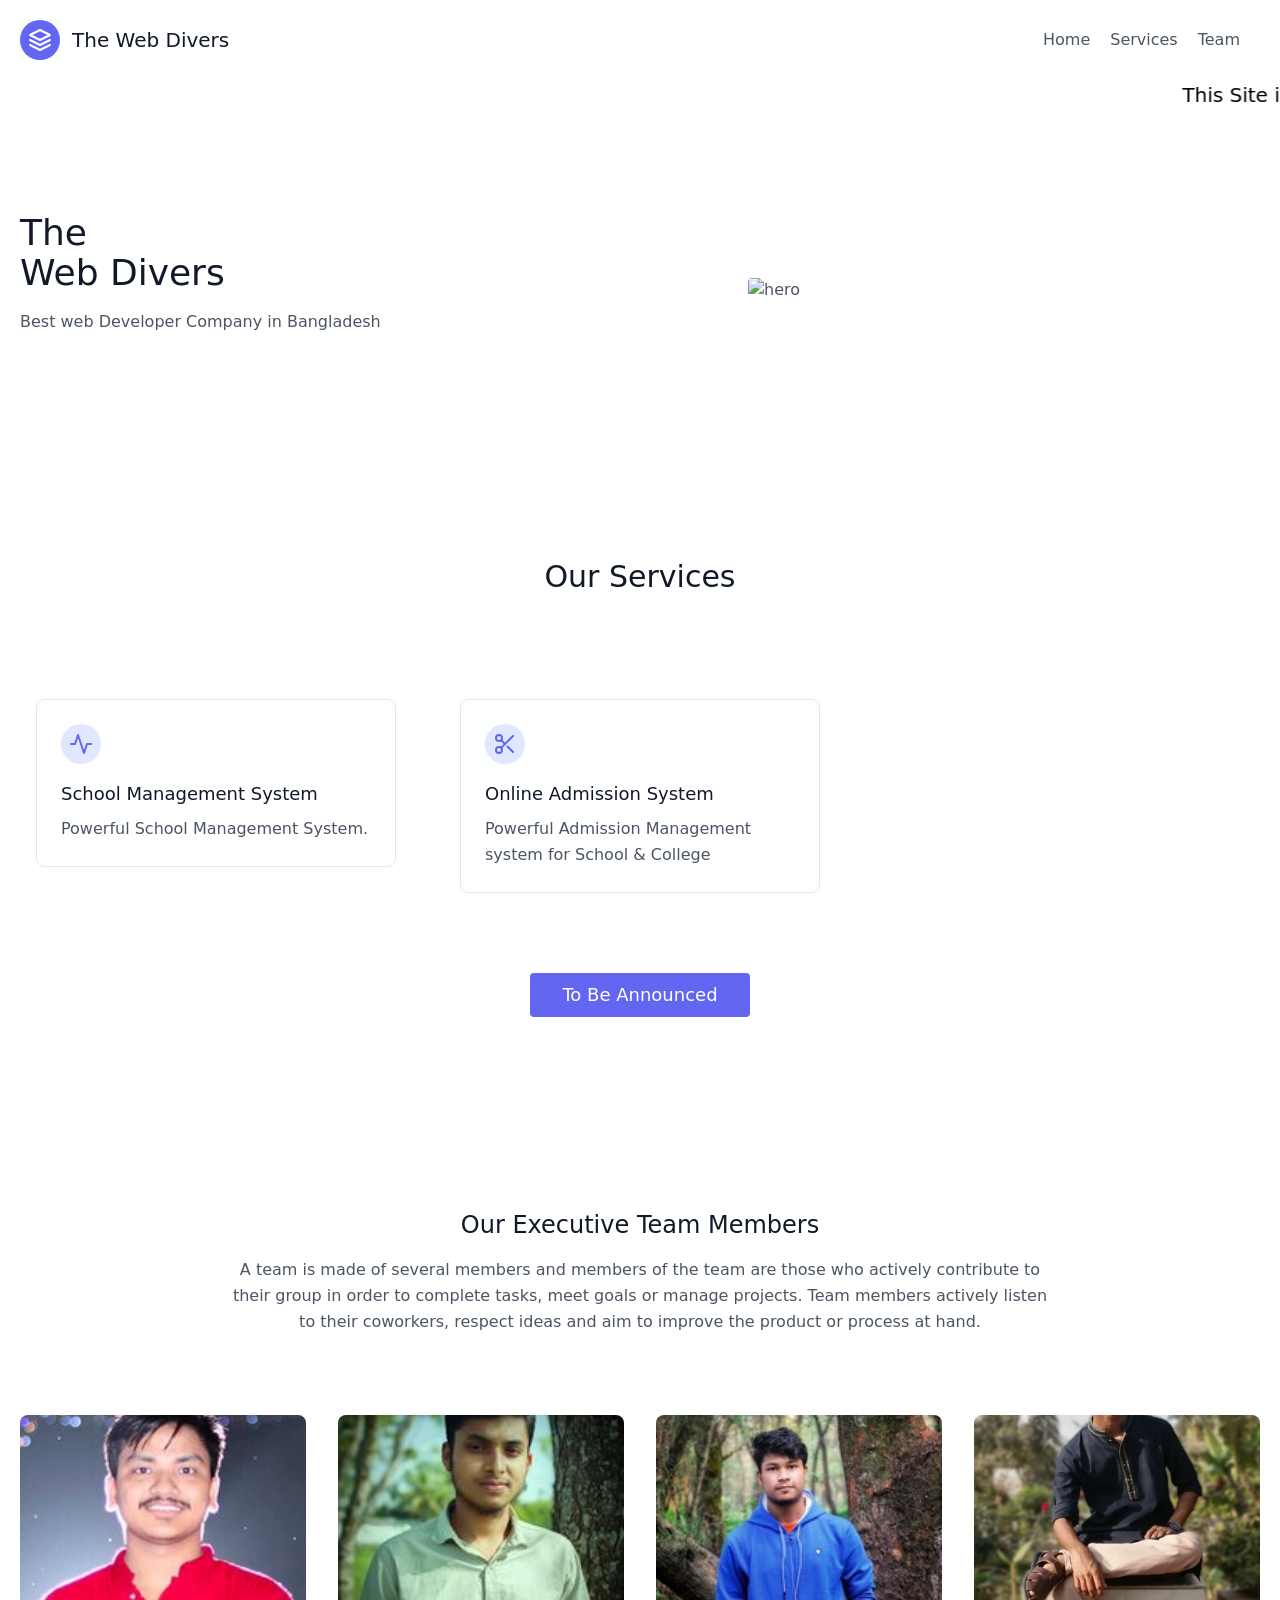
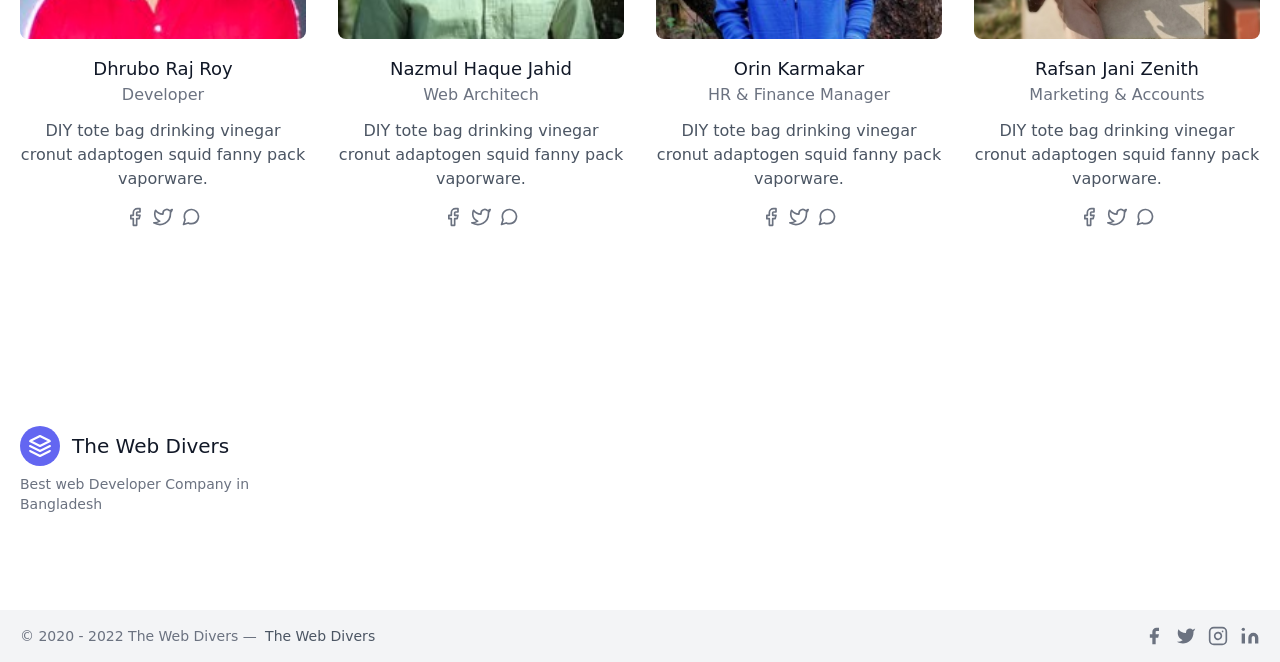
==== commit 6dfe1756: "Update index.html" ====
--- a/index.html
+++ b/index.html
@@ -81,7 +81,7 @@
           <img
             class="object-cover object-center rounded"
             alt="hero"
-            src="https://dummyimage.com/720x600"
+            src="https://raw.githubusercontent.com/dhruborajroy/theWebDivers/main/images/final%20logo%20for%20website%20copy.jpg"
           />
         </div>
       </div>
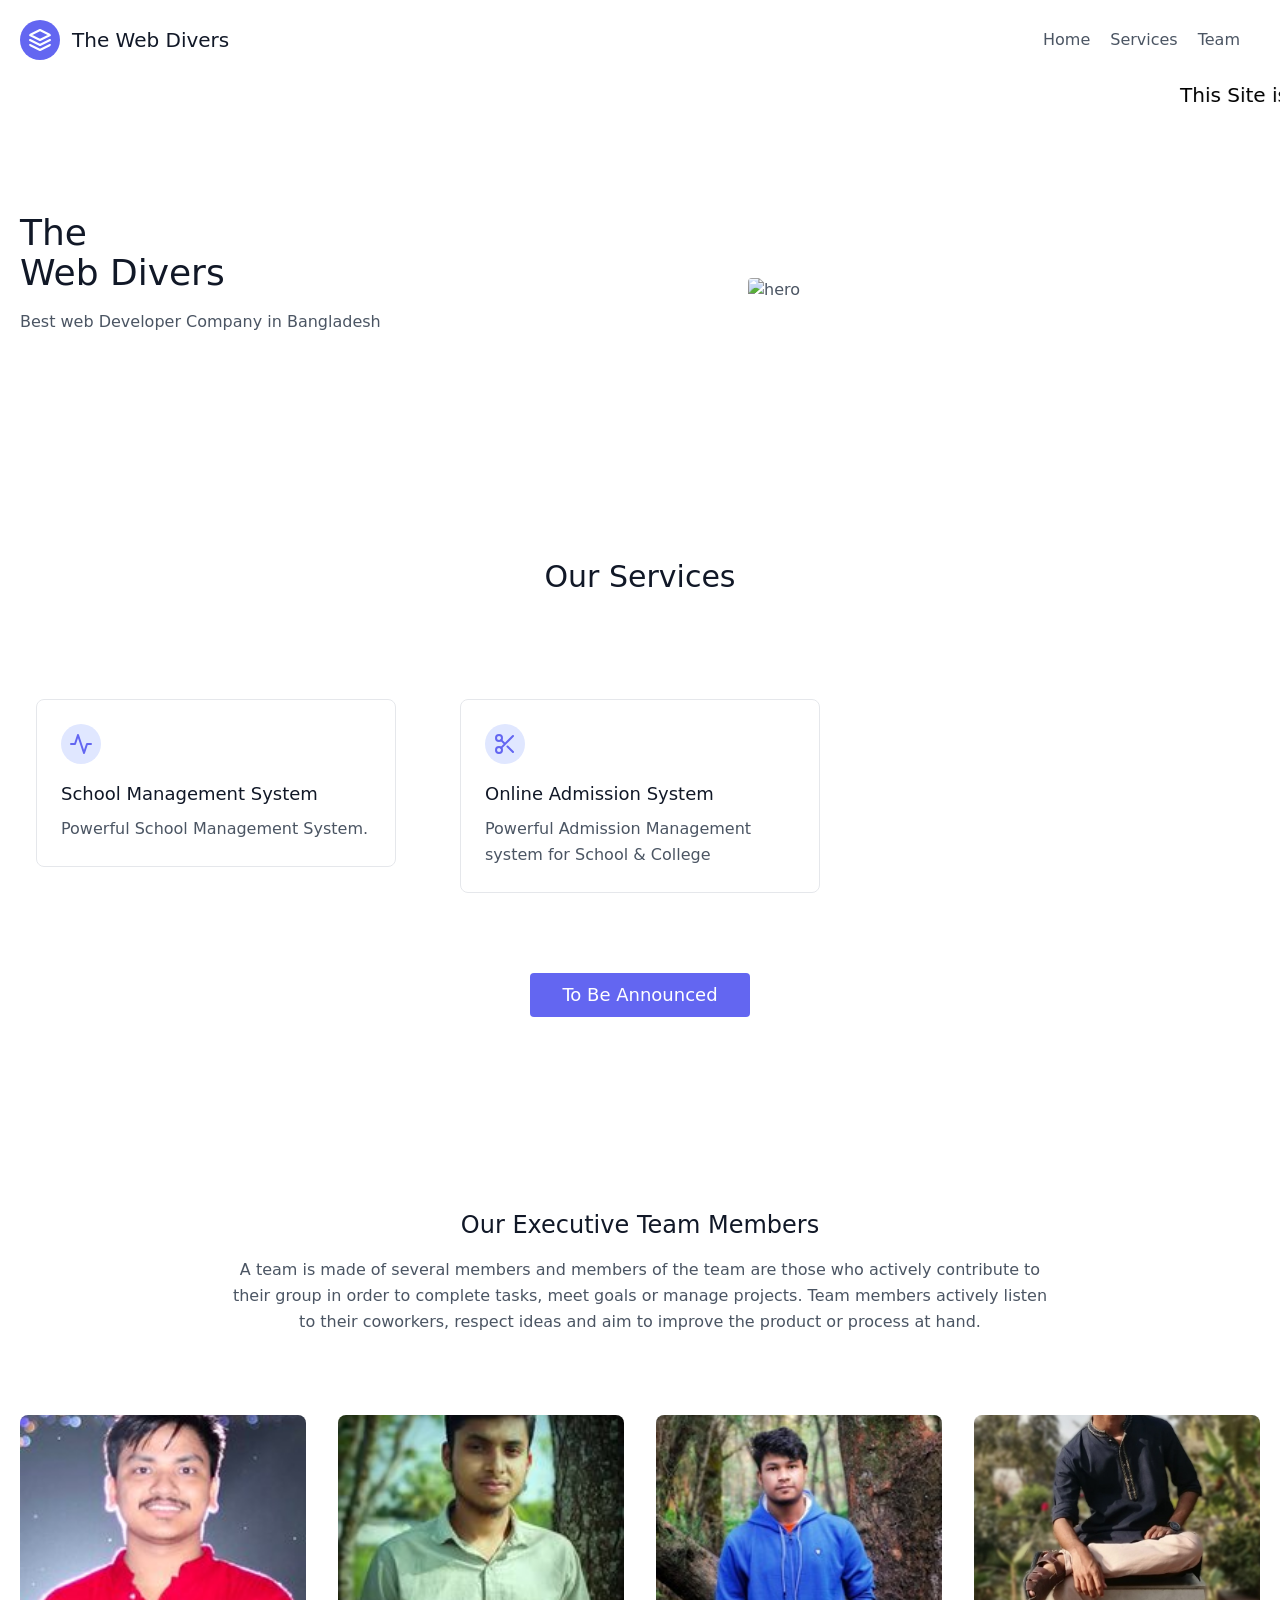
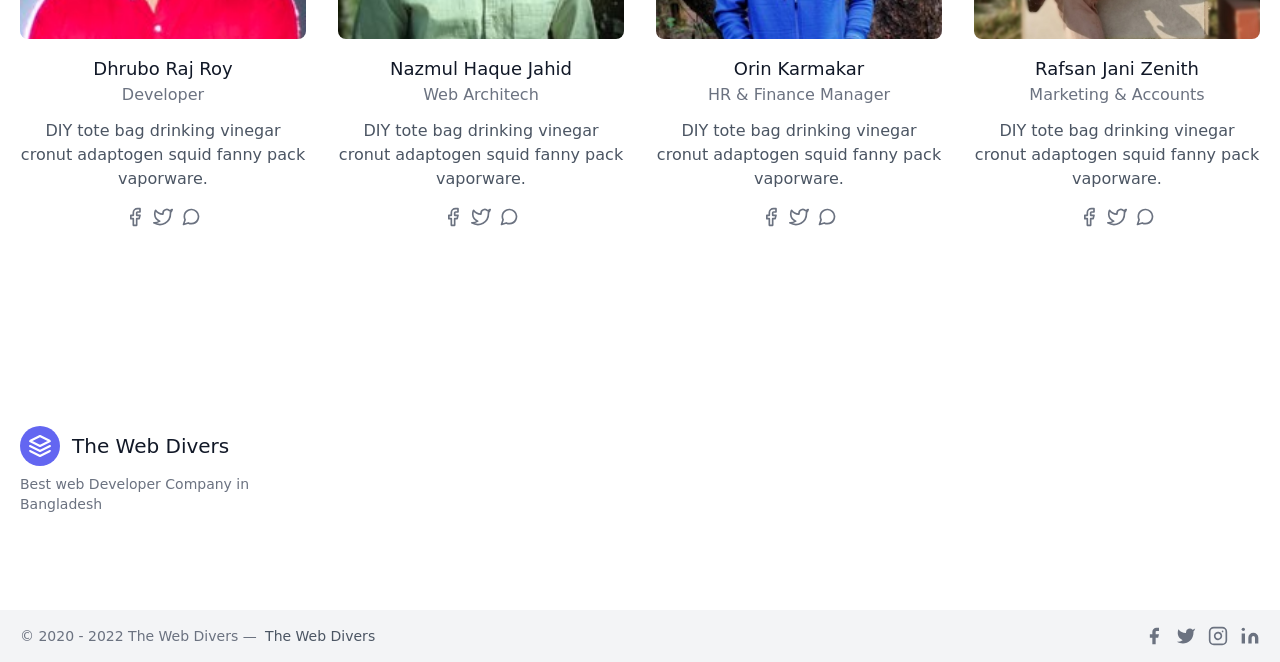
==== commit 208c173c: "Update index.html" ====
--- a/index.html
+++ b/index.html
@@ -81,7 +81,7 @@
           <img
             class="object-cover object-center rounded"
             alt="hero"
-            src="https://raw.githubusercontent.com/dhruborajroy/theWebDivers/main/images/final%20logo%20for%20website%20copy.jpg"
+            src="https://raw.githubusercontent.com/dhruborajroy/theWebDivers/main/images/final%20logo%20for%20initial.jpg"
           />
         </div>
       </div>
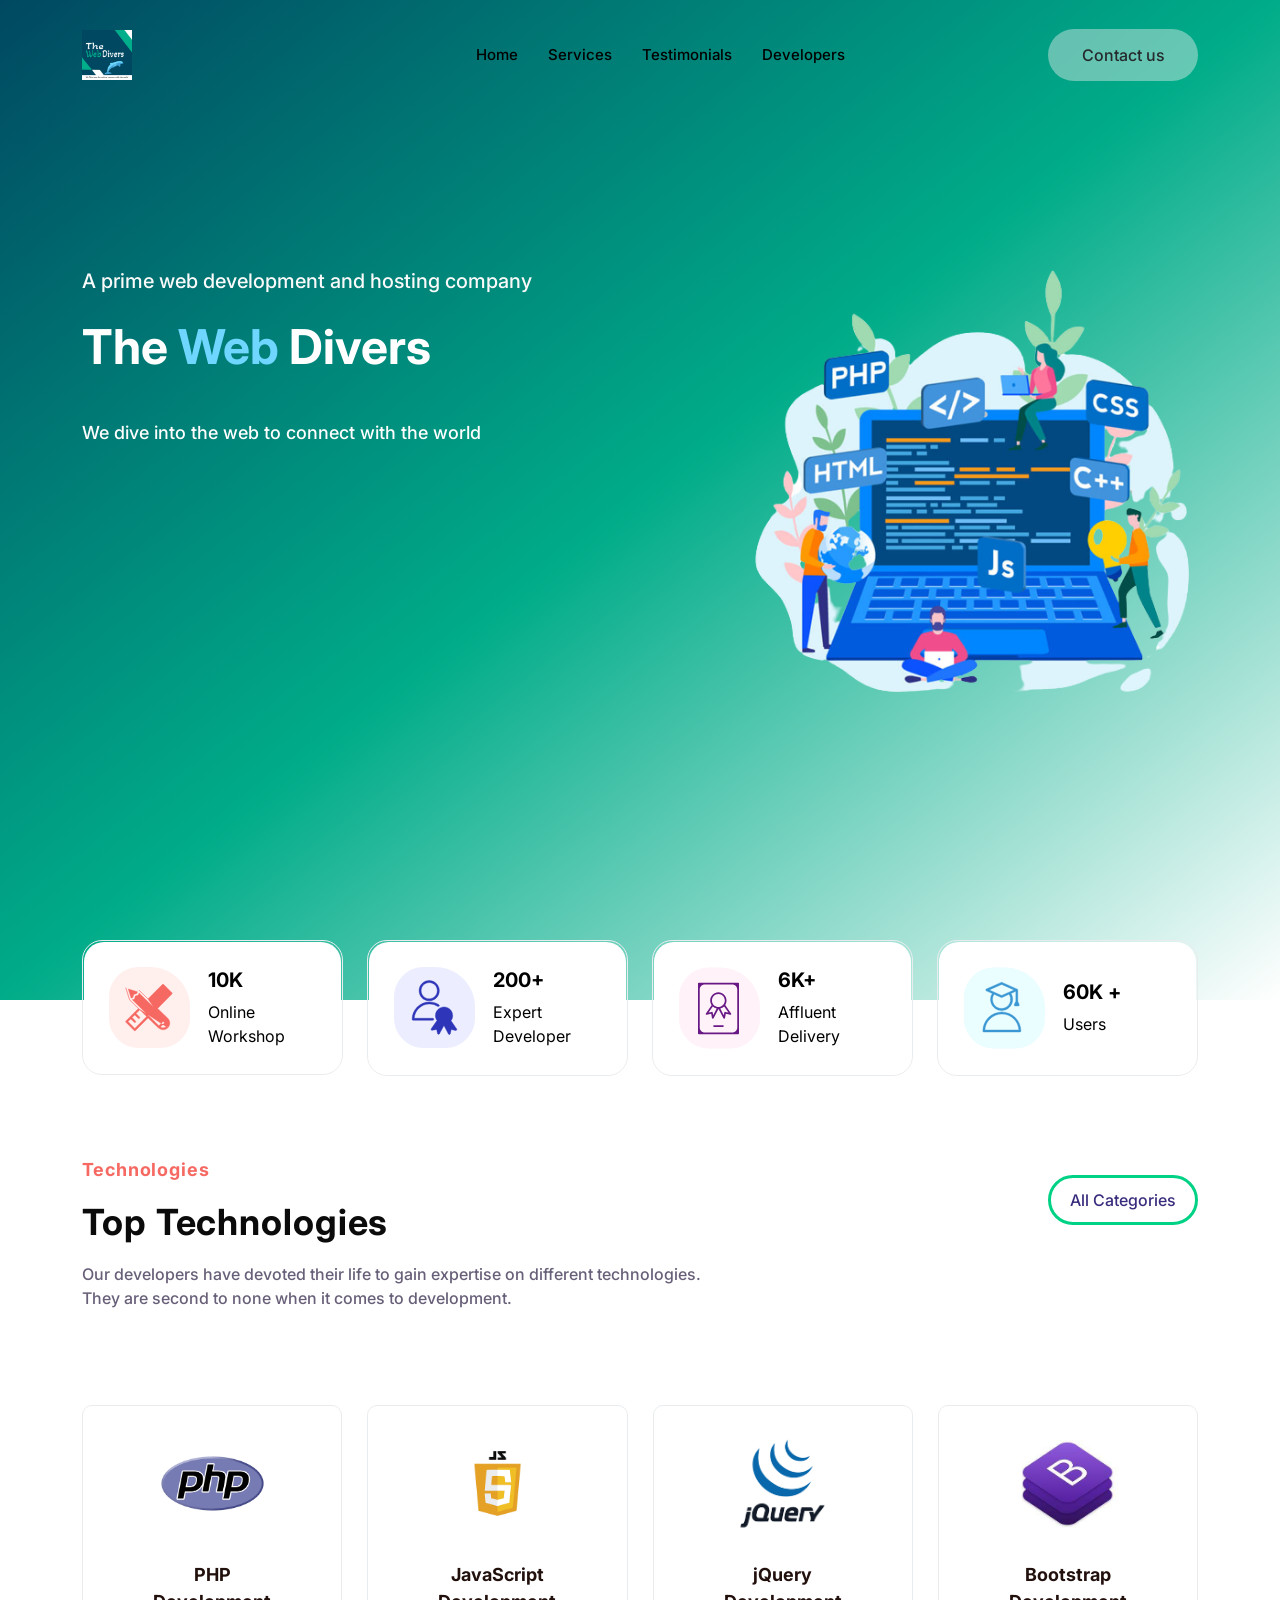
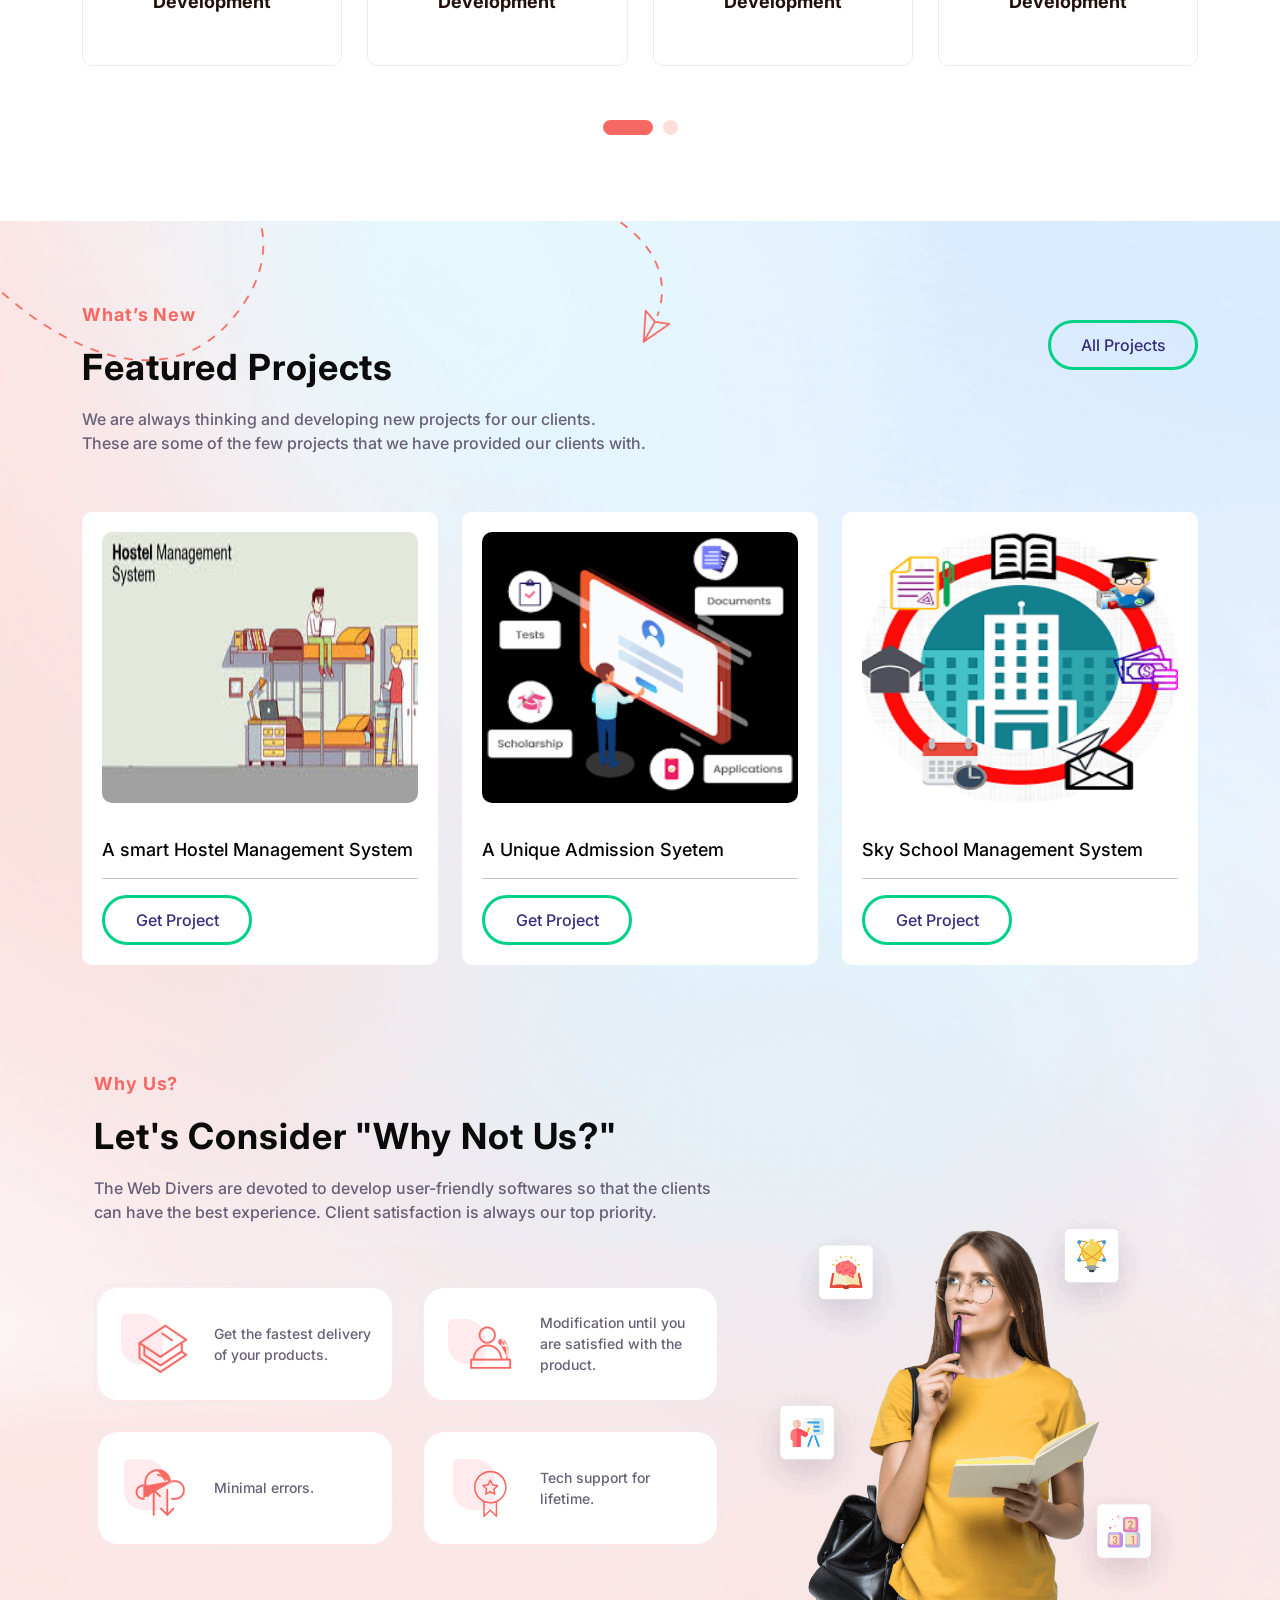
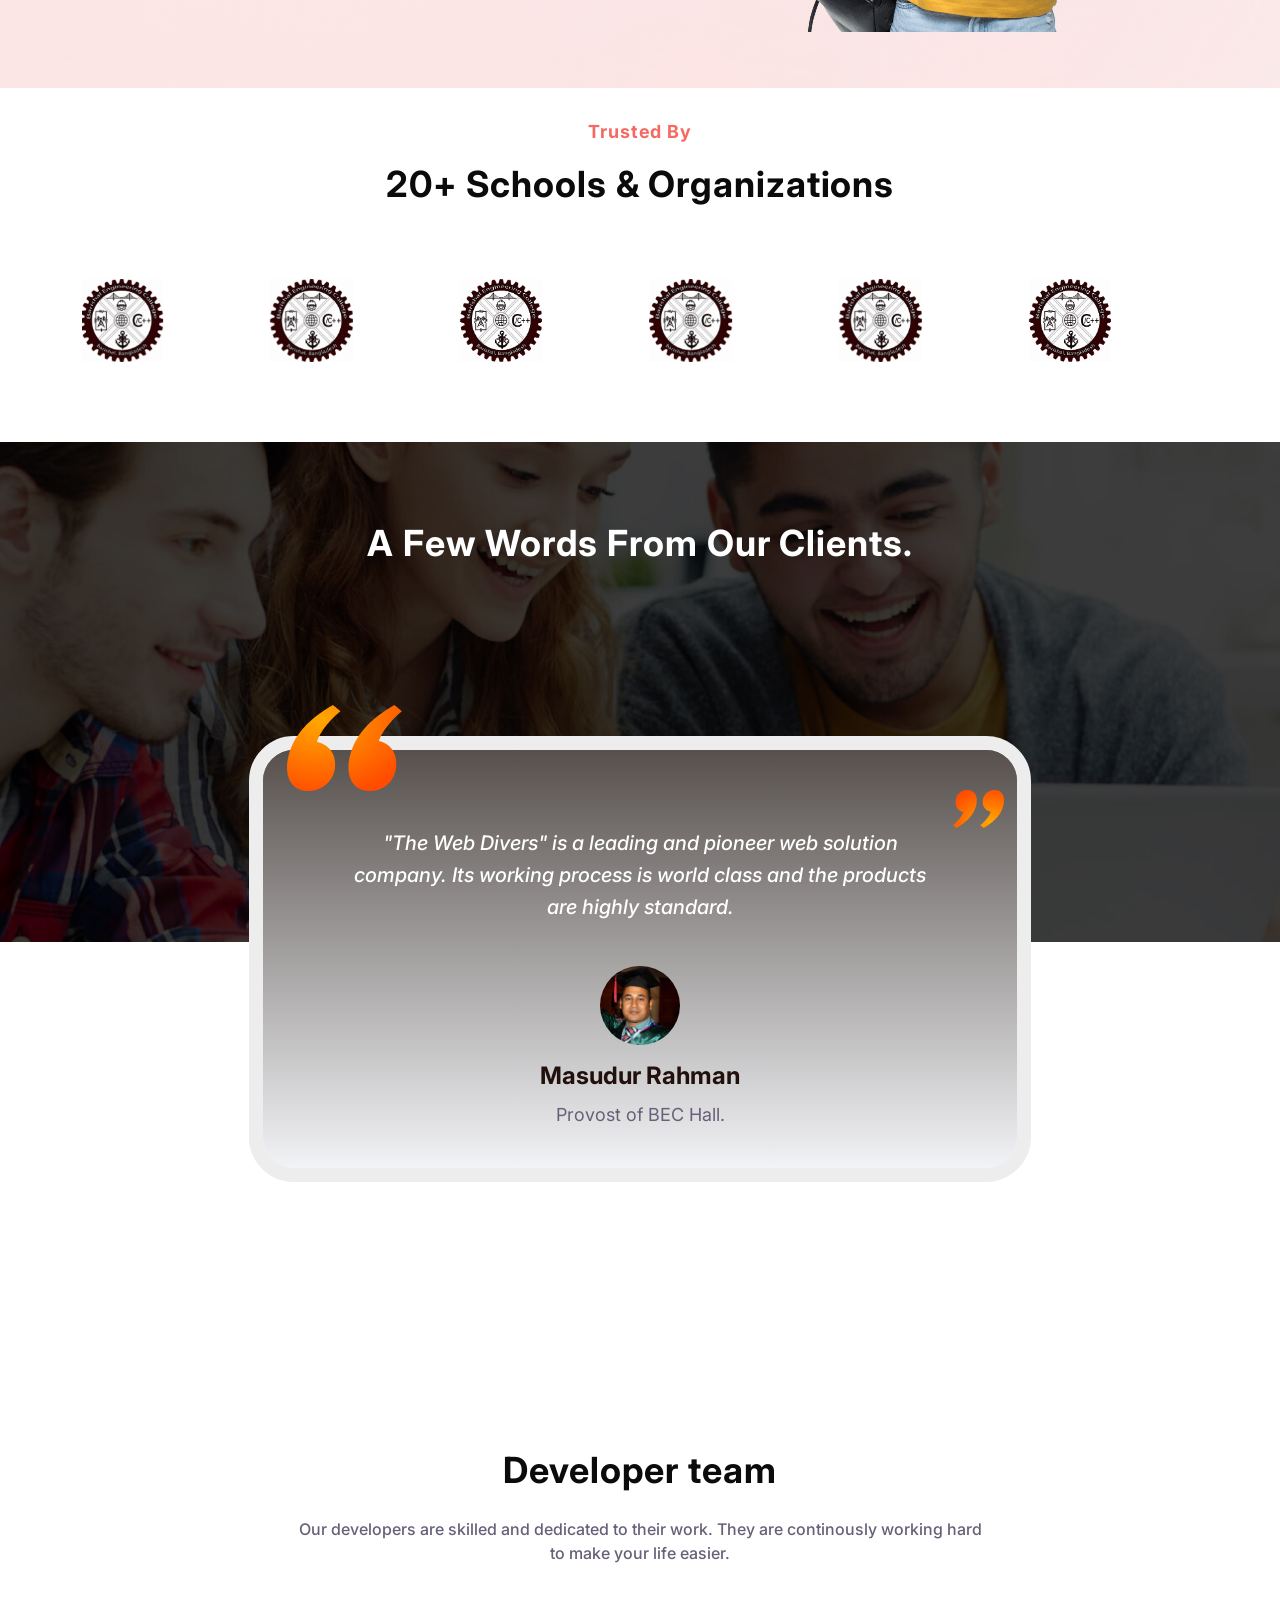
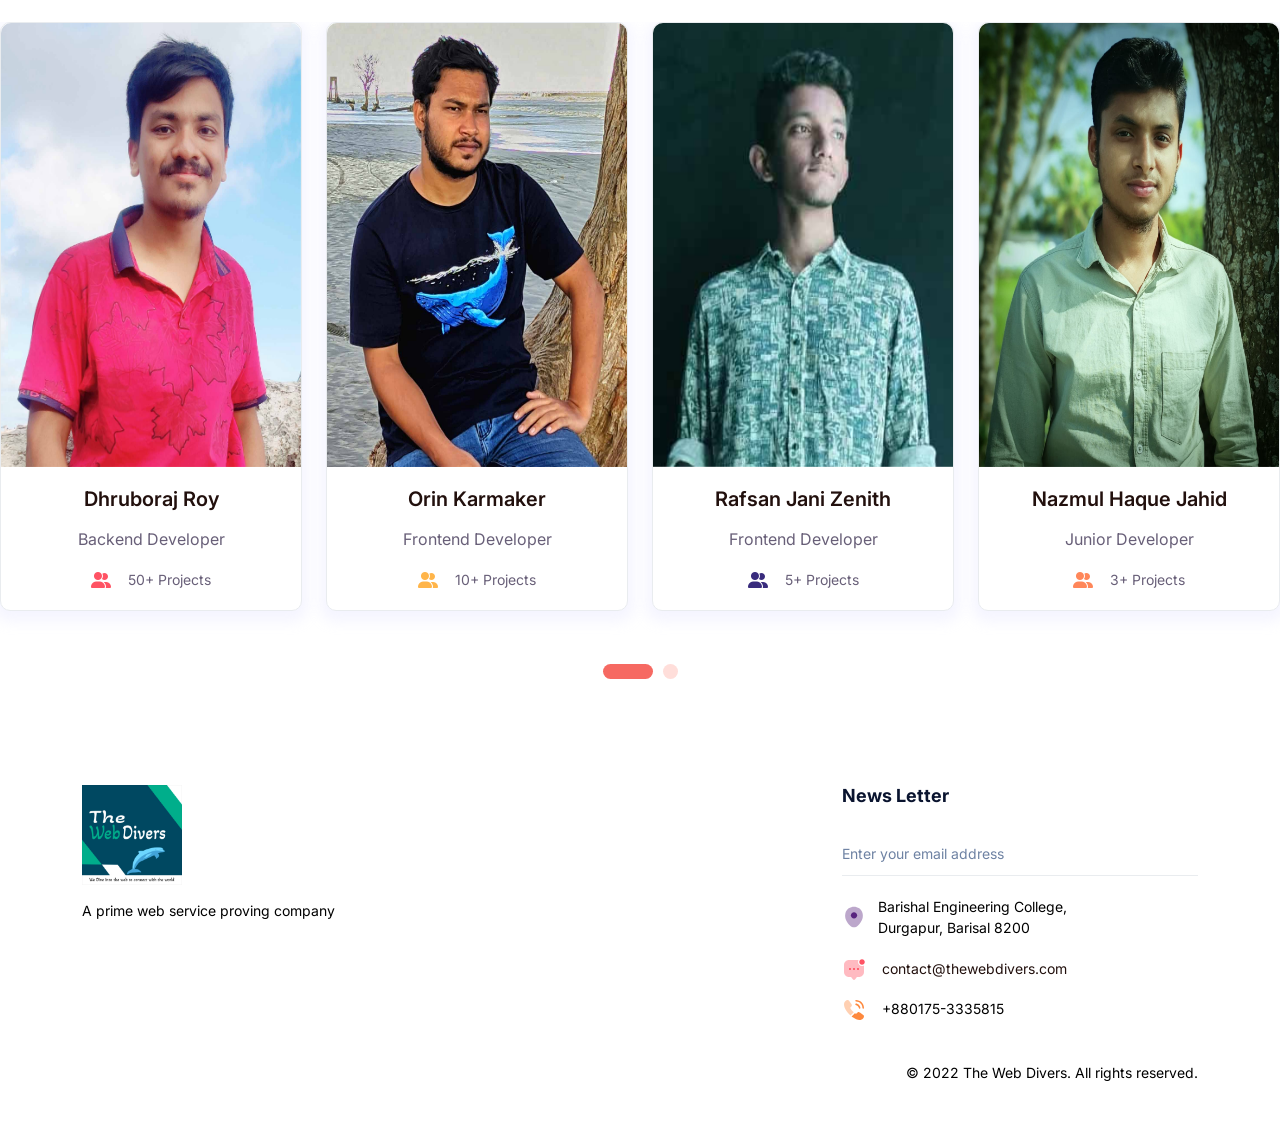
==== commit 650b9ee9: "first commit" ====
--- a/index.html
+++ b/index.html
@@ -1,1240 +1,1710 @@
 <!DOCTYPE html>
 <html lang="en">
-  <head>
-    <meta charset="UTF-8" />
-    <meta http-equiv="X-UA-Compatible" content="IE=edge" />
-    <meta name="viewport" content="width=device-width, initial-scale=1.0" />
-    <title>The Web Divers || Best Web Service Provider</title>
-    <link rel="stylesheet" href="./css/tailwind.min.css" />
-    <link href="./css/aos.css" rel="stylesheet" />
-  </head>
-  <body>
-    <header class="text-gray-600 body-font">
-      <div
-        class="container mx-auto flex flex-wrap p-5 flex-col md:flex-row items-center"
-      >
-        <a
-          class="flex title-font font-medium items-center text-gray-900 mb-4 md:mb-0"
-        >
-          <svg
-            xmlns="http://www.w3.org/2000/svg"
-            fill="none"
-            stroke="currentColor"
-            stroke-linecap="round"
-            stroke-linejoin="round"
-            stroke-width="2"
-            class="w-10 h-10 text-white p-2 bg-indigo-500 rounded-full"
-            viewBox="0 0 24 24"
-          >
-            <path
-              d="M12 2L2 7l10 5 10-5-10-5zM2 17l10 5 10-5M2 12l10 5 10-5"
-            ></path>
-          </svg>
-          <span class="ml-3 text-xl">The Web Divers</span>
-        </a>
-        <nav
-          class="md:ml-auto flex flex-wrap items-center text-base justify-center"
-        >
-          <a href="#"  class="mr-5 hover:text-gray-900">Home</a>
-          <a href="#services" class="mr-5 hover:text-gray-900">Services</a>
-          <a href="#team" class="mr-5 hover:text-gray-900">Team</a>
-        </nav>
+   <head>
+      <meta charset="utf-8">
+      <meta name="viewport" content="width=device-width, initial-scale=1.0, user-scalable=0">
+      <title>The Web Divers</title>
+      <link rel="shortcut icon" type="image/x-icon" href="photos/logo.jpg">
+      <link rel="stylesheet" href="assets/css/bootstrap.min.css">
+      <link rel="stylesheet" href="assets/plugins/fontawesome/css/fontawesome.min.css">
+      <link rel="stylesheet" href="assets/plugins/fontawesome/css/all.min.css">
+      <link rel="stylesheet" href="assets/css/owl.carousel.min.css">
+      <link rel="stylesheet" href="assets/css/owl.theme.default.min.css">
+      <link rel="stylesheet" href="assets/plugins/slick/slick.css">
+      <link rel="stylesheet" href="assets/plugins/slick/slick-theme.css">
+      <link rel="stylesheet" href="assets/plugins/select2/css/select2.min.css">
+      <link rel="stylesheet" href="assets/plugins/aos/aos.css">
+      <link rel="stylesheet" href="assets/css/style.css">
+      
+   </head>
+   <body>
+      <div class="main-wrapper">
+         <header class="header">
+            <div class="header-fixed">
+               <nav class="navbar navbar-expand-lg header-nav scroll-sticky">
+                  <div class="container">
+                     <div class="navbar-header">
+                        <a id="mobile_btn" href="javascript:void(0);">
+                        <span class="bar-icon">
+                        <span></span>
+                        <span></span>
+                        <span></span>
+                        </span>
+                        </a>
+                        <a href="index-2.html" class="navbar-brand logo">
+                        <img style="width:50px;height:50px;" src="photos/logo.jpg" class="img-fluid" alt="Logo" style="border-radius:100% ;">
+                        </a>
+                     </div>
+                     <div class="main-menu-wrapper">
+                        <div class="menu-header">
+                           <a href="index-2.html" class="menu-logo">
+                           <img src="logo.jpg" class="img-fluid" alt="Logo">
+                           </a>
+                           <a id="menu_close" class="menu-close" href="javascript:void(0);">
+                           <i class="fas fa-times"></i>
+                           </a>
+                        </div>
+                        <ul class="main-nav">
+                           <li class="active">
+                              <a href="#" style="color:black ;">Home</a>
+                           </li>
+                           <li class="has-submenu">
+                              <a href="#services"  style="color:black ;">Services</a>
+                           </li>
+                           <li class="has-submenu">
+                              <a href="#testimonials"  style="color:black ;">Testimonials</a>
+                           </li>
+                           <li class="has-submenu">
+                              <a href="#team"  style="color:black ;">Developers</a>
+                           </li>
+                        </ul>
+                     </div>
+                     <ul class="nav header-navbar-rht">
+                        <li class="nav-item">
+                           <a class="nav-link header-sign" href="#">Contact us</a>
+                        </li>
+                        <!-- <li class="nav-item">
+                           <a class="nav-link header-login" href="register.html">Signup</a>
+                        </li> -->
+                  </div>
+               </nav>
+            </div>
+         </header>
+         <section class="home-slide d-flex align-items-center" style=" background-image: linear-gradient(to bottom right,#004861,#00AC89,white);">
+            <div class="container">
+               <div class="row ">
+                  <div class="col-md-7">
+                     <div class="home-slide-face aos" data-aos="fade-up">
+                        <div class="home-slide-text ">
+                           <h5 style="color: #fafafa;"> A prime web development and hosting company</h5>
+                           <h1 style="color:#ffffff ;">The <span style="color:#6FD6FF;">Web</span> Divers</h1>
+                           <p style="color:#ffffff;">We dive into the web to connect with the world</p>
+                        </div>
+                        <!-- <div class="trust-user">
+                           <p> <br>worldwide since 2022</p>
+                           <div class="trust-rating d-flex align-items-center">
+                              <div class="rate-head">
+                                 <h2><span>1000</span>+</h2>
+                              </div>
+                              <div class="rating d-flex align-items-center">
+                                 <h2 class="d-inline-block average-rating">4.4</h2>
+                                 <i class="fas fa-star filled"></i>
+                                 <i class="fas fa-star filled"></i>
+                                 <i class="fas fa-star filled"></i>
+                                 <i class="fas fa-star filled"></i>
+                                 <i class="fas fa-star filled"></i>
+                              </div>
+                           </div>
+                        </div> -->
+                     </div>
+                  </div>
+                  <div class="col-md-5 d-flex align-items-center">
+                     <div class="girl-slide-img aos" data-aos="fade-up">
+                        <img src="photos/front.png" alt="">
+                     </div>
+                  </div>
+               </div>
+            </div>
+         </section>
+         <!-- stijvp -->
+         <section class="section student-course">
+            <div class="container">
+               <div class="course-widget">
+                  <div class="row">
+                     <div class="col-lg-3 col-md-6">
+                        <div class="course-full-width">
+                           <div class="blur-border course-radius align-items-center aos" data-aos="fade-up">
+                              <div class="online-course d-flex align-items-center">
+                                 <div class="course-img">
+                                    <img src="assets/img/pencil-icon.svg" alt="">
+                                 </div>
+                                 <div class="course-inner-content">
+                                    <h4><span>10</span>K</h4>
+                                    <p>Online Workshop</p>
+                                 </div>
+                              </div>
+                           </div>
+                        </div>
+                     </div>
+                     <div class="col-lg-3 col-md-6 d-flex">
+                        <div class="course-full-width">
+                           <div class="blur-border course-radius aos" data-aos="fade-up">
+                              <div class="online-course d-flex align-items-center">
+                                 <div class="course-img">
+                                    <img src="assets/img/cources-icon.svg" alt="">
+                                 </div>
+                                 <div class="course-inner-content">
+                                    <h4><span>200</span>+</h4>
+                                    <p>Expert Developer</p>
+                                 </div>
+                              </div>
+                           </div>
+                        </div>
+                     </div>
+                     <div class="col-lg-3 col-md-6 d-flex">
+                        <div class="course-full-width">
+                           <div class="blur-border course-radius aos" data-aos="fade-up">
+                              <div class="online-course d-flex align-items-center">
+                                 <div class="course-img">
+                                    <img src="assets/img/certificate-icon.svg" alt="">
+                                 </div>
+                                 <div class="course-inner-content">
+                                    <h4><span>6</span>K+</h4>
+                                    <p>Affluent Delivery</p>
+                                 </div>
+                              </div>
+                           </div>
+                        </div>
+                     </div>
+                     <div class="col-lg-3 col-md-6 d-flex">
+                        <div class="course-full-width">
+                           <div class="blur-border course-radius aos" data-aos="fade-up">
+                              <div class="online-course d-flex align-items-center">
+                                 <div class="course-img">
+                                    <img src="assets/img/gratuate-icon.svg" alt="">
+                                 </div>
+                                 <div class="course-inner-content">
+                                    <h4><span>60</span>K +</h4>
+                                    <p>Users</p>
+                                 </div>
+                              </div>
+                           </div>
+                        </div>
+                     </div>
+                  </div>
+               </div>
+            </div>
+         </section>
+         <!-- kvm -->
+         <section class="section how-it-works">
+            <div class="container">
+               <div class="section-header aos" data-aos="fade-up">
+                  <div class="section-sub-head">
+                     <span>Technologies</span>
+                     <h2>Top Technologies</h2>
+                     </div>
+                  <div class="all-btn all-category d-flex align-items-center">
+                     <a href="job-category.html" class="btn btn-primary">All Categories</a>
+                  </div>
+               </div>
+               <div class="section-text aos" data-aos="fade-up">
+                  <p>Our developers have devoted their life to gain expertise on different technologies. <br> They are second to none when it comes to development. </p>
+                  
+               </div>
+               <div class="owl-carousel mentoring-course owl-theme aos" data-aos="fade-up">
+                  <div class="feature-box text-center ">
+                     <div class="feature-bg">
+                        <div class="feature-header">
+                           <div class="feature-icon">
+                              <img src="photos/php.jpg" alt="">
+                           </div>
+                           <div class="feature-cont">
+                              <div class="feature-text">PHP Development</div>
+                           </div>
+                        </div>
+                     </div>
+                  </div>
+                  <div class="feature-box text-center ">
+                     <div class="feature-bg">
+                        <div class="feature-header">
+                           <div class="feature-icon">
+                              <img src="photos/js.png" alt="">
+                           </div>
+                           <div class="feature-cont">
+                              <div class="feature-text">JavaScript Development</div>
+                           </div>
+                        </div>
+                     </div>
+                  </div>
+                  <div class="feature-box text-center ">
+                     <div class="feature-bg">
+                        <div class="feature-header">
+                           <div class="feature-icon">
+                              <img src="photos/jq.png" alt="">
+                           </div>
+                           <div class="feature-cont">
+                              <div class="feature-text">jQuery Development</div>
+                           </div>
+                        </div>
+                     </div>
+                  </div>
+                  <div class="feature-box text-center ">
+                     <div class="feature-bg">
+                        <div class="feature-header">
+                           <div class="feature-icon">
+                              <img src="photos/bootstrap.jpg" alt="">
+                           </div>
+                           <div class="feature-cont">
+                              <div class="feature-text">Bootstrap Development</div>
+                           </div>
+                        </div>
+                     </div>
+                  </div>
+                  <div class="feature-box text-center ">
+                     <div class="feature-bg">
+                        <div class="feature-header">
+                           <div class="feature-icon">
+                              <img src="photos/css.png" alt="">
+                           </div>
+                           <div class="feature-cont">
+                              <div class="feature-text">CSS Development</div>
+                           </div>
+                        </div>
+                     </div>
+                  </div>
+                  <div class="feature-box text-center ">
+                     <div class="feature-bg">
+                        <div class="feature-header">
+                           <div class="feature-icon">
+                              <img src="photos/html.png" alt="">
+                           </div>
+                           <div class="feature-cont">
+                              <div class="feature-text">HTML Development</div>
+                           </div>
+                        </div>
+                     </div>
+                  </div>
+      
+               </div>
+            </div>
+         </section>
+         <section class="section new-course" id="services">
+            <div class="container">
+               <div class="section-header aos" data-aos="fade-up">
+                  <div class="section-sub-head">
+                     <span>What’s New</span>
+                     <h2>Featured Projects</h2>
+                  </div>
+                  <div class="all-btn all-category d-flex align-items-center">
+                     <a href="course-list.html" class="btn btn-primary">All Projects</a>
+                  </div>
+               </div>
+               <div class="section-text aos" data-aos="fade-up">
+                  <p class="mb-0">We are always thinking and developing new projects for our clients. <br> These are some of the few projects that we have provided our clients with. </p>
+               </div>
+               <div class="course-feature">
+                  <div class="row">
+                     <div class="col-lg-4 col-md-6 d-flex">
+                        <div class="course-box d-flex aos" data-aos="fade-up">
+                           <div class="product">
+                              <div class="product-img">
+                                 <a href="course-details.html">
+                                 <img class="img-fluid" style="width: 369px;height: 271px;" alt="" src="photos/hostel.jpg">
+                                
+                              </div>
+                              <div class="product-content">
+                                 <div class="course-group d-flex">
+                                    <div class="course-group-img d-flex">
+                                      
+                                    </div>
+                                    <div class="course-share d-flex align-items-center justify-content-center">
+                                     
+                                    </div>
+                                 </div>
+                                 <h3 class="title instructor-text"><a href="course-details.html">A smart Hostel Management System</a></h3> <hr>
+                                 
+                                 <div class="all-btn all-category d-flex align-items-center">
+                                    <a href="checkout.html" class="btn btn-primary">Get Project</a>
+                                 </div>
+                              </div>
+                           </div>
+                        </div>
+                     </div>
+                     <div class="col-lg-4 col-md-6 d-flex">
+                        <div class="course-box d-flex aos" data-aos="fade-up">
+                           <div class="product">
+                              <div class="product-img"  >
+                                 <a href="course-details.html">
+                                 <img class="img-fluid" style="width: 369px;height: 271px;" alt="" src="photos/admi.png">
+                                
+                              </div>
+                              <div class="product-content">
+                                 <div class="course-group d-flex">
+                                    <div class="course-group-img d-flex">
+                                      
+                                    </div>
+                                    <div class="course-share d-flex align-items-center justify-content-center">
+                                     
+                                    </div>
+                                 </div>
+                                 <h3 class="title instructor-text"><a href="course-details.html">A Unique Admission Syetem</a></h3> <hr>
+                                 
+                                 <div class="all-btn all-category d-flex align-items-center">
+                                    <a href="checkout.html" class="btn btn-primary">Get Project</a>
+                                 </div>
+                              </div>
+                           </div>
+                        </div>
+                     </div>
+                     <!-- <div class="col-lg-4 col-md-6 d-flex">
+                        <div class="course-box d-flex aos" data-aos="fade-up">
+                           <div class="product">
+                              <div class="product-img">
+                                 <a href="course-details.html">
+                                 <img class="img-fluid" alt="" src="hostel.jpg">
+                                
+                              </div>
+                              <div class="product-content">
+                                 <div class="course-group d-flex">
+                                    <div class="course-group-img d-flex">
+                                      
+                                    </div>
+                                    <div class="course-share d-flex align-items-center justify-content-center">
+                                     
+                                    </div>
+                                 </div>
+                                 <h3 class="title instructor-text"><a href="course-details.html">A smart Hostel Management System</a></h3> <hr>
+                                 
+                                 <div class="all-btn all-category d-flex align-items-center">
+                                    <a href="checkout.html" class="btn btn-primary">Contact Us</a>
+                                 </div>
+                              </div>
+                           </div>
+                        </div>
+                     </div> -->
+                     <div class="col-lg-4 col-md-6 d-flex">
+                        <div class="course-box d-flex aos" data-aos="fade-up">
+                           <div class="product">
+                              <div class="product-img">
+                                 <a href="course-details.html">
+                                 <img class="img-fluid" alt="" style="width: 369px;height: 271px;" src="photos/school.png">
+                                
+                              </div>
+                              <div class="product-content">
+                                 <div class="course-group d-flex">
+                                    <div class="course-group-img d-flex">
+                                      
+                                    </div>
+                                    <div class="course-share d-flex align-items-center justify-content-center">
+                                     
+                                    </div>
+                                 </div>
+                                 <h3 class="title instructor-text"><a href="course-details.html">Sky School Management System</a></h3> <hr>
+                                 
+                                 <div class="all-btn all-category d-flex align-items-center">
+                                    <a href="checkout.html" class="btn btn-primary">Get Project</a>
+                                 </div>
+                              </div>
+                           </div>
+                        </div>
+                     </div>
+                     <!-- <div class="col-lg-4 col-md-6 d-flex">
+                        <div class="course-box d-flex aos" data-aos="fade-up">
+                           <div class="product">
+                              <div class="product-img">
+                                 <a href="course-details.html">
+                                 <img class="img-fluid" alt="" src="assets/img/course/course-06.jpg">
+                                 </a>
+                                 <div class="price combo">
+                                    <h3>FREE</h3>
+                                 </div>
+                              </div>
+                              <div class="product-content">
+                                 <div class="course-group d-flex">
+                                    <div class="course-group-img d-flex">
+                                       <a href="instructor-profile.html"><img src="assets/img/user/user6.jpg" alt="" class="img-fluid"></a>
+                                       <div class="course-name">
+                                          <h4><a href="instructor-profile.html">Stella Johnson</a></h4>
+                                          <p>Instructor</p>
+                                       </div>
+                                    </div>
+                                    <div class="course-share d-flex align-items-center justify-content-center">
+                                       <a href="#"><i class="fa-regular fa-heart"></i></a>
+                                    </div>
+                                 </div>
+                                 <h3 class="title instructor-text"><a href="course-details.html">C# Developers Double Your Coding Speed with Visual Studio</a></h3>
+                                 <div class="course-info d-flex align-items-center">
+                                    <div class="rating-img d-flex align-items-center">
+                                       <img src="assets/img/icon/icon-01.svg" alt="">
+                                       <p>7+ Lesson</p>
+                                    </div>
+                                    <div class="course-view d-flex align-items-center">
+                                       <img src="assets/img/icon/icon-02.svg" alt="">
+                                       <p>7hr 30min</p>
+                                    </div>
+                                 </div>
+                                 <div class="rating">
+                                    <i class="fas fa-star filled"></i>
+                                    <i class="fas fa-star filled"></i>
+                                    <i class="fas fa-star filled"></i>
+                                    <i class="fas fa-star filled"></i>
+                                    <i class="fas fa-star"></i>
+                                    <span class="d-inline-block average-rating"><span>4.6</span> (15)</span>
+                                 </div>
+                                 <div class="all-btn all-category d-flex align-items-center">
+                                    <a href="checkout.html" class="btn btn-primary">BUY NOW</a>
+                                 </div>
+                              </div>
+                           </div>
+                        </div>
+                     </div>
+                  </div>
+               </div>
+            </div>
+         </section> -->
+         <section class="section master-skill">
+            <div class="container">
+               <div class="row">
+                  <div class="col-lg-7 col-md-12">
+                     <div class="section-header aos" data-aos="fade-up">
+                        <div class="section-sub-head">
+                           <span>Why Us?</span>
+                           <h2>Let's Consider "Why Not Us?"</h2>
+                        </div>
+                     </div>
+                     <div class="section-text aos" data-aos="fade-up">
+                        <p>The Web Divers are devoted to develop user-friendly softwares so that the clients can have the best experience. Client satisfaction is always our top priority. </p>
+                     </div>
+                     <div class="career-group aos" data-aos="fade-up">
+                        <div class="row">
+                           <div class="col-lg-6 col-md-6 d-flex">
+                              <div class="certified-group blur-border d-flex">
+                                 <div class="get-certified d-flex align-items-center">
+                                    <div class="blur-box">
+                                       <div class="certified-img ">
+                                          <img src="assets/img/icon/icon-1.svg" alt="" class="img-fluid">
+                                       </div>
+                                    </div>
+                                    <p>Get the fastest delivery of your products.</p>
+                                 </div>
+                              </div>
+                           </div>
+                           <div class="col-lg-6 col-md-6 d-flex">
+                              <div class="certified-group blur-border d-flex">
+                                 <div class="get-certified d-flex align-items-center">
+                                    <div class="blur-box">
+                                       <div class="certified-img ">
+                                          <img src="assets/img/icon/icon-2.svg" alt="" class="img-fluid">
+                                       </div>
+                                    </div>
+                                    <p>Modification until you are satisfied with the product.</p>
+                                 </div>
+                              </div>
+                           </div>
+                           <div class="col-lg-6 col-md-6 d-flex">
+                              <div class="certified-group blur-border d-flex">
+                                 <div class="get-certified d-flex align-items-center">
+                                    <div class="blur-box">
+                                       <div class="certified-img ">
+                                          <img src="assets/img/icon/icon-3.svg" alt="" class="img-fluid">
+                                       </div>
+                                    </div>
+                                    <p>Minimal errors.</p>
+                                 </div>
+                              </div>
+                           </div>
+                           <div class="col-lg-6 col-md-6 d-flex">
+                              <div class="certified-group blur-border d-flex">
+                                 <div class="get-certified d-flex align-items-center">
+                                    <div class="blur-box">
+                                       <div class="certified-img ">
+                                          <img src="assets/img/icon/icon-4.svg" alt="" class="img-fluid">
+                                       </div>
+                                    </div>
+                                    <p>Tech support for lifetime.</p>
+                                 </div>
+                              </div>
+                           </div>
+                        </div>
+                     </div>
+                  </div>
+                  <div class="col-lg-5 col-md-12 d-flex align-items-end">
+                     <div class="career-img aos" data-aos="fade-up">
+                        <img src="assets/img/join.png" alt="" class="img-fluid">
+                     </div>
+                  </div>
+               </div>
+            </div>
+         </section>
+         <!-- <section class="section trend-course">
+            <div class="container">
+               <div class="section-header aos" data-aos="fade-up">
+                  <div class="section-sub-head">
+                     <span>What’s New</span>
+                     <h2>TRENDING COURSES</h2>
+                  </div>
+                  <div class="all-btn all-category d-flex align-items-center">
+                     <a href="course-list.html" class="btn btn-primary">All Courses</a>
+                  </div>
+               </div>
+               <div class="section-text aos" data-aos="fade-up">
+                  <p class="mb-0">Lorem ipsum dolor sit amet, consectetur adipiscing elit. Eget aenean accumsan bibendum gravida maecenas augue elementum et neque. Suspendisse imperdiet.</p>
+               </div>
+               <div class="owl-carousel trending-course owl-theme aos" data-aos="fade-up">
+                  <div class="course-box trend-box">
+                     <div class="product trend-product">
+                        <div class="product-img">
+                           <a href="course-details.html">
+                           <img class="img-fluid" alt="" src="assets/img/course/course-07.jpg">
+                           </a>
+                           <div class="price">
+                              <h3>$200 <span>$99.00</span></h3>
+                           </div>
+                        </div>
+                        <div class="product-content">
+                           <div class="course-group d-flex">
+                              <div class="course-group-img d-flex">
+                                 <a href="instructor-profile.html"><img src="assets/img/user/user.jpg" alt="" class="img-fluid"></a>
+                                 <div class="course-name">
+                                    <h4><a href="instructor-profile.html">John Michael</a></h4>
+                                    <p>Instructor</p>
+                                 </div>
+                              </div>
+                              <div class="course-share d-flex align-items-center justify-content-center">
+                                 <a href="#"><i class="fa-regular fa-heart"></i></a>
+                              </div>
+                           </div>
+                           <h3 class="title"><a href="course-details.html">Learn JavaScript and Express to become a professional JavaScript</a></h3>
+                           <div class="course-info d-flex align-items-center">
+                              <div class="rating-img d-flex align-items-center">
+                                 <img src="assets/img/icon/icon-01.svg" alt="" class="img-fluid">
+                                 <p>13+ Lesson</p>
+                              </div>
+                              <div class="course-view d-flex align-items-center">
+                                 <img src="assets/img/icon/icon-02.svg" alt="" class="img-fluid">
+                                 <p>10hr 30min</p>
+                              </div>
+                           </div>
+                           <div class="rating">
+                              <i class="fas fa-star filled"></i>
+                              <i class="fas fa-star filled"></i>
+                              <i class="fas fa-star filled"></i>
+                              <i class="fas fa-star filled"></i>
+                              <i class="fas fa-star"></i>
+                              <span class="d-inline-block average-rating"><span>4.0</span> (15)</span>
+                           </div>
+                           <div class="all-btn all-category d-flex align-items-center">
+                              <a href="checkout.html" class="btn btn-primary">BUY NOW</a>
+                           </div>
+                        </div>
+                     </div>
+                  </div>
+                  <div class="course-box trend-box">
+                     <div class="product trend-product">
+                        <div class="product-img">
+                           <a href="course-details.html">
+                           <img class="img-fluid" alt="" src="assets/img/course/course-08.jpg">
+                           </a>
+                           <div class="price">
+                              <h3>$300 <span>$99.00</span></h3>
+                           </div>
+                        </div>
+                        <div class="product-content">
+                           <div class="course-group d-flex">
+                              <div class="course-group-img d-flex">
+                                 <a href="instructor-profile.html"><img src="assets/img/user/user2.jpg" alt="" class="img-fluid"></a>
+                                 <div class="course-name">
+                                    <h4><a href="instructor-profile.html">John Smith</a></h4>
+                                    <p>Instructor</p>
+                                 </div>
+                              </div>
+                              <div class="course-share d-flex align-items-center justify-content-center">
+                                 <a href="#"><i class="fa-regular fa-heart"></i></a>
+                              </div>
+                           </div>
+                           <h3 class="title"><a href="course-details.html">Responsive Web Design Essentials HTML5 CSS3 and Bootstrap</a></h3>
+                           <div class="course-info d-flex align-items-center">
+                              <div class="rating-img d-flex align-items-center">
+                                 <img src="assets/img/icon/icon-01.svg" alt="" class="img-fluid">
+                                 <p>10+ Lesson</p>
+                              </div>
+                              <div class="course-view d-flex align-items-center">
+                                 <img src="assets/img/icon/icon-02.svg" alt="" class="img-fluid">
+                                 <p>11hr 30min</p>
+                              </div>
+                           </div>
+                           <div class="rating">
+                              <i class="fas fa-star filled"></i>
+                              <i class="fas fa-star filled"></i>
+                              <i class="fas fa-star filled"></i>
+                              <i class="fas fa-star filled"></i>
+                              <i class="fas fa-star"></i>
+                              <span class="d-inline-block average-rating"><span>4.0</span> (15)</span>
+                           </div>
+                           <div class="all-btn all-category d-flex align-items-center">
+                              <a href="checkout.html" class="btn btn-primary">BUY NOW</a>
+                           </div>
+                        </div>
+                     </div>
+                  </div>
+                  <div class="course-box trend-box">
+                     <div class="product trend-product">
+                        <div class="product-img">
+                           <a href="course-details.html">
+                           <img class="img-fluid" alt="" src="assets/img/course/course-05.jpg">
+                           </a>
+                           <div class="price">
+                              <h3>$100 <span>$99.00</span></h3>
+                           </div>
+                        </div>
+                        <div class="product-content">
+                           <div class="course-group d-flex">
+                              <div class="course-group-img d-flex">
+                                 <a href="instructor-profile.html"><img src="assets/img/user/user3.jpg" alt="" class="img-fluid"></a>
+                                 <div class="course-name">
+                                    <h4><a href="instructor-profile.html">Lavern M.</a></h4>
+                                    <p>Instructor</p>
+                                 </div>
+                              </div>
+                              <div class="course-share d-flex align-items-center justify-content-center">
+                                 <a href="#"><i class="fa-regular fa-heart"></i></a>
+                              </div>
+                           </div>
+                           <h3 class="title"><a href="course-details.html">The Complete App Design Course - UX, UI and Design Thinking</a></h3>
+                           <div class="course-info d-flex align-items-center">
+                              <div class="rating-img d-flex align-items-center">
+                                 <img src="assets/img/icon/icon-01.svg" alt="" class="img-fluid">
+                                 <p>8+ Lesson</p>
+                              </div>
+                              <div class="course-view d-flex align-items-center">
+                                 <img src="assets/img/icon/icon-02.svg" alt="" class="img-fluid">
+                                 <p>8hr 30min</p>
+                              </div>
+                           </div>
+                           <div class="rating">
+                              <i class="fas fa-star filled"></i>
+                              <i class="fas fa-star filled"></i>
+                              <i class="fas fa-star filled"></i>
+                              <i class="fas fa-star filled"></i>
+                              <i class="fas fa-star"></i>
+                              <span class="d-inline-block average-rating"><span>4.0</span> (15)</span>
+                           </div>
+                           <div class="all-btn all-category d-flex align-items-center">
+                              <a href="checkout.html" class="btn btn-primary">BUY NOW</a>
+                           </div>
+                        </div>
+                     </div>
+                  </div>
+                  <div class="course-box trend-box">
+                     <div class="product trend-product">
+                        <div class="product-img">
+                           <a href="course-details.html">
+                           <img class="img-fluid" alt="" src="assets/img/course/course-08.jpg">
+                           </a>
+                           <div class="price">
+                              <h3>$200 <span>$99.00</span></h3>
+                           </div>
+                        </div>
+                        <div class="product-content">
+                           <div class="course-group d-flex">
+                              <div class="course-group-img d-flex">
+                                 <a href="instructor-profile.html"><img src="assets/img/user/user5.jpg" alt="" class="img-fluid"></a>
+                                 <div class="course-name">
+                                    <h4><a href="instructor-profile.html">John Smith</a></h4>
+                                    <p>Instructor</p>
+                                 </div>
+                              </div>
+                              <div class="course-share d-flex align-items-center justify-content-center">
+                                 <a href="#"><i class="fa-regular fa-heart"></i></a>
+                              </div>
+                           </div>
+                           <h3 class="title"><a href="course-details.html">Build Responsive Real World Websites with HTML5 and CSS3</a></h3>
+                           <div class="course-info d-flex align-items-center">
+                              <div class="rating-img d-flex align-items-center">
+                                 <img src="assets/img/icon/icon-01.svg" alt="" class="img-fluid">
+                                 <p>13+ Lesson</p>
+                              </div>
+                              <div class="course-view d-flex align-items-center">
+                                 <img src="assets/img/icon/icon-02.svg" alt="" class="img-fluid">
+                                 <p>10hr 30min</p>
+                              </div>
+                           </div>
+                           <div class="rating">
+                              <i class="fas fa-star filled"></i>
+                              <i class="fas fa-star filled"></i>
+                              <i class="fas fa-star filled"></i>
+                              <i class="fas fa-star filled"></i>
+                              <i class="fas fa-star"></i>
+                              <span class="d-inline-block average-rating"><span>4.0</span> (15)</span>
+                           </div>
+                           <div class="all-btn all-category d-flex align-items-center">
+                              <a href="checkout.html" class="btn btn-primary">BUY NOW</a>
+                           </div>
+                        </div>
+                     </div>
+                  </div>
+                  <div class="course-box trend-box">
+                     <div class="product trend-product">
+                        <div class="product-img">
+                           <a href="course-details.html">
+                           <img class="img-fluid" alt="" src="assets/img/course/course-07.jpg">
+                           </a>
+                           <div class="price">
+                              <h3>$300 <span>$99.00</span></h3>
+                           </div>
+                        </div>
+                        <div class="product-content">
+                           <div class="course-group d-flex">
+                              <div class="course-group-img d-flex">
+                                 <a href="instructor-profile.html"><img src="assets/img/user/user2.jpg" alt="" class="img-fluid"></a>
+                                 <div class="course-name">
+                                    <h4><a href="instructor-profile.html">John Smith</a></h4>
+                                    <p>Instructor</p>
+                                 </div>
+                              </div>
+                              <div class="course-share d-flex align-items-center justify-content-center">
+                                 <a href="#"><i class="fa-regular fa-heart"></i></a>
+                              </div>
+                           </div>
+                           <h3 class="title"><a href="course-details.html">Responsive Web Design Essentials HTML5 CSS3 and Bootstrap</a></h3>
+                           <div class="course-info d-flex align-items-center">
+                              <div class="rating-img d-flex align-items-center">
+                                 <img src="assets/img/icon/icon-01.svg" alt="" class="img-fluid">
+                                 <p>10+ Lesson</p>
+                              </div>
+                              <div class="course-view d-flex align-items-center">
+                                 <img src="assets/img/icon/icon-02.svg" alt="" class="img-fluid">
+                                 <p>11hr 30min</p>
+                              </div>
+                           </div>
+                           <div class="rating">
+                              <i class="fas fa-star filled"></i>
+                              <i class="fas fa-star filled"></i>
+                              <i class="fas fa-star filled"></i>
+                              <i class="fas fa-star filled"></i>
+                              <i class="fas fa-star"></i>
+                              <span class="d-inline-block average-rating"><span>4.0</span> (15)</span>
+                           </div>
+                           <div class="all-btn all-category d-flex align-items-center">
+                              <a href="checkout.html" class="btn btn-primary">BUY NOW</a>
+                           </div>
+                        </div>
+                     </div>
+                  </div>
+                  <div class="course-box trend-box">
+                     <div class="product trend-product">
+                        <div class="product-img">
+                           <a href="course-details.html">
+                           <img class="img-fluid" alt="" src="assets/img/course/course-09.jpg">
+                           </a>
+                           <div class="price">
+                              <h3>$100 <span>$99.00</span></h3>
+                           </div>
+                        </div>
+                        <div class="product-content">
+                           <div class="course-group d-flex">
+                              <div class="course-group-img d-flex">
+                                 <a href="instructor-profile.html"><img src="assets/img/user/user4.jpg" alt="" class="img-fluid"></a>
+                                 <div class="course-name">
+                                    <h4><a href="instructor-profile.html">Lavern M.</a></h4>
+                                    <p>Instructor</p>
+                                 </div>
+                              </div>
+                              <div class="course-share d-flex align-items-center justify-content-center">
+                                 <a href="#"><i class="fa-regular fa-heart"></i></a>
+                              </div>
+                           </div>
+                           <h3 class="title"><a href="course-details.html">The Complete App Design Course - UX, UI and Design Thinking</a></h3>
+                           <div class="course-info d-flex align-items-center">
+                              <div class="rating-img d-flex align-items-center">
+                                 <img src="assets/img/icon/icon-01.svg" alt="" class="img-fluid">
+                                 <p>8+ Lesson</p>
+                              </div>
+                              <div class="course-view d-flex align-items-center">
+                                 <img src="assets/img/icon/icon-02.svg" alt="" class="img-fluid">
+                                 <p>8hr 30min</p>
+                              </div>
+                           </div>
+                           <div class="rating">
+                              <i class="fas fa-star filled"></i>
+                              <i class="fas fa-star filled"></i>
+                              <i class="fas fa-star filled"></i>
+                              <i class="fas fa-star filled"></i>
+                              <i class="fas fa-star"></i>
+                              <span class="d-inline-block average-rating"><span>4.0</span> (15)</span>
+                           </div>
+                           <div class="all-btn all-category d-flex align-items-center">
+                              <a href="checkout.html" class="btn btn-primary">BUY NOW</a>
+                           </div>
+                        </div>
+                     </div>
+                  </div>
+                  <div class="course-box trend-box">
+                     <div class="product trend-product">
+                        <div class="product-img">
+                           <a href="course-details.html">
+                           <img class="img-fluid" alt="" src="assets/img/course/course-08.jpg">
+                           </a>
+                           <div class="price">
+                              <h3>$200 <span>$99.00</span></h3>
+                           </div>
+                        </div>
+                        <div class="product-content">
+                           <div class="course-group d-flex">
+                              <div class="course-group-img d-flex">
+                                 <a href="instructor-profile.html"><img src="assets/img/user/user1.jpg" alt="" class="img-fluid"></a>
+                                 <div class="course-name">
+                                    <h4><a href="instructor-profile.html">John Michael</a></h4>
+                                    <p>Instructor</p>
+                                 </div>
+                              </div>
+                              <div class="course-share d-flex align-items-center justify-content-center">
+                                 <a href="#"><i class="fa-regular fa-heart"></i></a>
+                              </div>
+                           </div>
+                           <h3 class="title"><a href="course-details.html">Learn JavaScript and Express to become a professional JavaScript</a></h3>
+                           <div class="course-info d-flex align-items-center">
+                              <div class="rating-img d-flex align-items-center">
+                                 <img src="assets/img/icon/icon-01.svg" alt="" class="img-fluid">
+                                 <p>13+ Lesson</p>
+                              </div>
+                              <div class="course-view d-flex align-items-center">
+                                 <img src="assets/img/icon/icon-02.svg" alt="" class="img-fluid">
+                                 <p>10hr 30min</p>
+                              </div>
+                           </div>
+                           <div class="rating">
+                              <i class="fas fa-star filled"></i>
+                              <i class="fas fa-star filled"></i>
+                              <i class="fas fa-star filled"></i>
+                              <i class="fas fa-star filled"></i>
+                              <i class="fas fa-star"></i>
+                              <span class="d-inline-block average-rating"><span>4.0</span> (15)</span>
+                           </div>
+                           <div class="all-btn all-category d-flex align-items-center">
+                              <a href="checkout.html" class="btn btn-primary">BUY NOW</a>
+                           </div>
+                        </div>
+                     </div>
+                  </div>
+                  <div class="course-box trend-box">
+                     <div class="product trend-product">
+                        <div class="product-img">
+                           <a href="course-details.html">
+                           <img class="img-fluid" alt="" src="assets/img/course/course-09.jpg">
+                           </a>
+                           <div class="price">
+                              <h3>$300 <span>$99.00</span></h3>
+                           </div>
+                        </div>
+                        <div class="product-content">
+                           <div class="course-group d-flex">
+                              <div class="course-group-img d-flex">
+                                 <a href="instructor-profile.html"><img src="assets/img/user/user3.jpg" alt="" class="img-fluid"></a>
+                                 <div class="course-name">
+                                    <h4><a href="instructor-profile.html">John Smith</a></h4>
+                                    <p>Instructor</p>
+                                 </div>
+                              </div>
+                              <div class="course-share d-flex align-items-center justify-content-center">
+                                 <a href="#"><i class="fa-regular fa-heart"></i></a>
+                              </div>
+                           </div>
+                           <h3 class="title"><a href="course-details.html">Responsive Web Design Essentials HTML5 CSS3 and Bootstrap</a></h3>
+                           <div class="course-info d-flex align-items-center">
+                              <div class="rating-img d-flex align-items-center">
+                                 <img src="assets/img/icon/icon-01.svg" alt="" class="img-fluid">
+                                 <p>10+ Lesson</p>
+                              </div>
+                              <div class="course-view d-flex align-items-center">
+                                 <img src="assets/img/icon/icon-02.svg" alt="" class="img-fluid">
+                                 <p>11hr 30min</p>
+                              </div>
+                           </div>
+                           <div class="rating">
+                              <i class="fas fa-star filled"></i>
+                              <i class="fas fa-star filled"></i>
+                              <i class="fas fa-star filled"></i>
+                              <i class="fas fa-star filled"></i>
+                              <i class="fas fa-star"></i>
+                              <span class="d-inline-block average-rating"><span>4.0</span> (15)</span>
+                           </div>
+                           <div class="all-btn all-category d-flex align-items-center">
+                              <a href="checkout.html" class="btn btn-primary">BUY NOW</a>
+                           </div>
+                        </div>
+                     </div>
+                  </div>
+               </div> -->
+            </div>
+         </section>
+         
+         
+         <!-- <section id="team">
+            <div class="feature-instructors">
+               <div class="section-header aos aos-init aos-animate" data-aos="fade-up">
+                  <div class="section-sub-head feature-head text-center">
+                     <h2>Developer team</h2>
+                     <div class="section-text aos aos-init aos-animate" data-aos="fade-up">
+                        <p class="mb-0"></p>
+                     </div>
+                  </div>
+               </div>
+               <div class="owl-carousel instructors-course owl-theme aos owl-loaded owl-drag aos-init aos-animate" data-aos="fade-up">
+                  <div class="owl-stage-outer">
+                     <div class="owl-stage" style="transform: translate3d(-1650px, 0px, 0px); transition: all 0s ease 0s; width: 6600px;">
+                        <div class="owl-item cloned" style="width: 250px; margin-right: 24px;">
+                           <div class="instructors-widget">
+                              <div class="instructors-img">
+                                 <a href="#">
+                                 <img class="img-fluid" alt="" src="pics/dhrubo.jpg">
+                                 </a>
+                              </div>
+                              <div class="instructors-content text-center">
+                                 <h5><a href="instructor-profile.html">Dhruboraj Roy</a></h5>
+                                 <p>Backend  Developer</p>
+                                 <div class="student-count d-flex justify-content-center">
+                                    <i class="fa-solid fa-user-group"></i>
+                                    <span>50+ projects</span>
+                                 </div>
+                              </div>
+                           </div>
+                        </div>
+                        <div class="owl-item cloned" style="width: 250px; margin-right: 24px;">
+                           <div class="instructors-widget">
+                              <div class="instructors-img ">
+                                 <a href="#">
+                                 <img class="img-fluid" alt="" src="assets/img/user/user1.jpg">
+                                 </a>
+                              </div>
+                              <div class="instructors-content text-center">
+                                 <h5><a href="instructor-profile.html">Orin Karmaker</a></h5>
+                                 <p>Froent end Developer</p>
+                                 <div class="student-count d-flex justify-content-center">
+                                    <i class="fa-solid fa-user-group"></i>
+                                    <span>10+ projects</span>
+                                 </div>
+                              </div>
+                           </div>
+                        </div>
+                        <div class="owl-item cloned" style="width: 250px; margin-right: 24px;">
+                           <div class="instructors-widget">
+                              <div class="instructors-img ">
+                                 <a href="#">
+                                 <img class="img-fluid" alt="" src="pics/rafsan.jpg">
+                                 </a>
+                              </div>
+                              <div class="instructors-content text-center">
+                                 <h5><a href="instructor-profile.html">Rafsan Jani Zenith</a></h5>
+                                 <p>Froent end Developer</p>
+                                 <div class="student-count d-flex justify-content-center">
+                                    <i class="fa-solid fa-user-group"></i>
+                                    <span>5+ projects</span>
+                                 </div>
+                              </div>
+                           </div>
+                        </div>
+                        <div class="owl-item cloned" style="width: 250px; margin-right: 24px;">
+                           <div class="instructors-widget">
+                              <div class="instructors-img ">
+                                 <a href="#">
+                                 <img class="img-fluid" alt="" src="pics/jahid.jpg">
+                                 </a>
+                              </div>
+                              <div class="instructors-content text-center">
+                                 <h5><a href="instructor-profile.html">Nazmul Haque Jahid</a></h5>
+                                 <p>Junior Developer</p>
+                                 <div class="student-count d-flex justify-content-center">
+                                    <i class="fa-solid fa-user-group"></i>
+                                    <span>3+ projects</span>
+                                 </div>
+                              </div>
+                           </div>
+                        </div>
+                        <div class="owl-item cloned" style="width: 250px; margin-right: 24px;">
+                           <div class="instructors-widget">
+                              <div class="instructors-img ">
+                                 <a href="#">
+                                 <img class="img-fluid" alt="" src="pics/jahid.jpg">
+                                 </a>
+                              </div>
+                              <div class="instructors-content text-center">
+                                 <h5><a href="instructor-profile.html">Nazmul Haque Jahid</a></h5>
+                                 <p>Junior Developer</p>
+                                 <div class="student-count d-flex justify-content-center">
+                                    <i class="fa-solid fa-user-group"></i>
+                                    <span>3+ projects</span>
+                                 </div>
+                              </div>
+                           </div>
+                        </div>
+                     </div>
+                  </div>
+               </div>
+            </div>
+            </section> -->
+            <section class="section lead-companies" style="padding-top: 30px;">
+               <div class="container">
+                  <div class="section-header aos" data-aos="fade-up">
+                     <div class="section-sub-head feature-head text-center">
+                        <span>Trusted By</span>
+                        <h2>20+ Schools & Organizations</h2>
+                     </div>
+                  </div>
+                  <div class="lead-group aos" data-aos="fade-up">
+                     <div class="lead-group-slider owl-carousel owl-theme">
+                        <div class="item">
+                           <div class="lead-img">
+                              <img class="img-fluid" alt="" src="photos/bec logo.png" style="width: 50%;">
+                           </div>
+                        </div>
+                     <!-- <div class="item">
+                           <div class="lead-img">
+                              <img class="img-fluid" alt="" src="assets/img/lead-02.png">
+                           </div>
+                        </div>
+                        <div class="item">
+                           <div class="lead-img">
+                              <img class="img-fluid" alt="" src="assets/img/lead-03.png">
+                           </div>
+                        </div>
+                        <div class="item">
+                           <div class="lead-img">
+                              <img class="img-fluid" alt="" src="assets/img/lead-04.png">
+                           </div>
+                        </div>
+                        <div class="item">
+                           <div class="lead-img">
+                              <img class="img-fluid" alt="" src="assets/img/lead-05.png">
+                           </div>
+                        </div>
+                        <div class="item">
+                           <div class="lead-img">
+                              <img class="img-fluid" alt="" src="assets/img/lead-06.png">
+                           </div>
+                        </div>
+                     </div>
+                  </div> -->
+               </div>
+            </section>
+            <!-- <section class="section share-knowledge">
+               <div class="container">
+                  <div class="row">
+                     <div class="col-md-6">
+                        <div class="knowledge-img aos" data-aos="fade-up">
+                           <img src="assets/img/share.png" alt="" class="img-fluid">
+                        </div>
+                     </div>
+                     <div class="col-md-6 d-flex align-items-center">
+                        <div class="join-mentor aos" data-aos="fade-up">
+                           <h2>Want to share your knowledge? Join us a Mentor</h2>
+                           <p>High-definition video is video of higher resolution and quality than standard-definition. While there is no standardized meaning for high-definition, generally any video.</p>
+                           <ul class="course-list">
+                              <li><i class="fa-solid fa-circle-check"></i>Best Courses</li>
+                              <li><i class="fa-solid fa-circle-check"></i>Top rated Instructors</li>
+                           </ul>
+                           <div class="all-btn all-category d-flex align-items-center">
+                              <a href="instructor-list.html" class="btn btn-primary">Read More</a>
+                           </div>
+                        </div>
+                     </div>
+                  </div>
+               </div>
+            </section> -->
+            <section class="section user-love" id="testimonials">
+               <div class="container">
+                  <div class="section-header white-header aos" data-aos="fade-up">
+                     <div class="section-sub-head feature-head text-center">
+                        <!-- <span>Check out these real reviews</span> -->
+                        <h2>A Few Words From Our Clients.</h2>
+                     </div>
+                  </div>
+               </div>
+            </section>
+            <section class="testimonial-four">
+               <div class="review">
+                  <div class="container">
+                     <div class="testi-quotes">
+                        <img src="assets/img/qute.png" alt="">
+                     </div>
+                     <div class="mentor-testimonial lazy slider aos" data-aos="fade-up" data-sizes="50vw ">
+                        <div class="d-flex justify-content-center">
+                           <div class="testimonial-all d-flex justify-content-center">
+                              <div class="testimonial-two-head text-center align-items-center d-flex">
+                                 <div class="testimonial-four-saying ">
+                                    <div class="testi-right">
+                                       <img src="assets/img/qute-01.png" alt="">
+                                    </div>
+                                    <p>"The Web Divers" is a leading and pioneer web solution company. Its working process is world class and the products are highly standard.</p>
+                                    <div class="four-testimonial-founder">
+                                       <div class="fount-about-img">
+                                          <a href="instructor-profile.html"><img src="photos/provost.jpg" alt="" class="img-fluid"></a>
+                                       </div>
+                                       <h3><a href="instructor-profile.html">Masudur Rahman</a></h3>
+                                       <span>Provost of BEC Hall.</span>
+                                    </div>
+                                 </div>
+                              </div>
+                           </div>
+                        </div>
+                        <!-- <div class="d-flex justify-content-center">
+                           <div class="testimonial-all d-flex justify-content-center">
+                              <div class="testimonial-two-head text-center align-items-center d-flex">
+                                 <div class="testimonial-four-saying ">
+                                    <div class="testi-right">
+                                       <img src="assets/img/qute-01.png" alt="">
+                                    </div>
+                                    <p>Lorem Ipsum is simply dummy text of the printing and typesetting industry. Lorem Ipsum has been the industry's standard dummy text ever since the 1500s, when an unknown printer took a galley of type and scrambled it to make a type specimen book.</p>
+                                    <div class="four-testimonial-founder">
+                                       <div class="fount-about-img">
+                                          <a href="instructor-profile.html"><img src="assets/img/user/user3.jpg" alt="" class="img-fluid"></a>
+                                       </div>
+                                       <h3><a href="instructor-profile.html">john smith</a></h3>
+                                       <span>Founder of Awesomeux Technology</span>
+                                    </div>
+                                 </div>
+                              </div>
+                           </div>
+                        </div>
+                        <div class="d-flex justify-content-center">
+                           <div class="testimonial-all d-flex justify-content-center">
+                              <div class="testimonial-two-head text-center align-items-center d-flex">
+                                 <div class="testimonial-four-saying ">
+                                    <div class="testi-right">
+                                       <img src="assets/img/qute-01.png" alt="">
+                                    </div>
+                                    <p>Lorem Ipsum is simply dummy text of the printing and typesetting industry. Lorem Ipsum has been the industry's standard dummy text ever since the 1500s, when an unknown printer took a galley of type and scrambled it to make a type specimen book.</p>
+                                    <div class="four-testimonial-founder">
+                                       <div class="fount-about-img">
+                                          <a href="instructor-profile.html"><img src="assets/img/user/user2.jpg" alt="" class="img-fluid"></a>
+                                       </div>
+                                       <h3><a href="instructor-profile.html">David Lee</a></h3>
+                                       <span>Founder of Awesomeux Technology</span>
+                                    </div>
+                                 </div>
+                              </div>
+                           </div>
+                        </div> -->
+                     </div>
+                  </div>
+               </div>
+            </section>
+            <section class="section become-instructors aos" data-aos="fade-up">
+               <div class="container">
+                  <div class="row">
+                     <div class="col-lg-6 col-md-6 d-flex">
+                        <!-- <div class="student-mentor cube-instuctor ">
+                           <h4>Become An Instructor</h4>
+                           <div class="row">
+                              <div class="col-lg-7 col-md-12">
+                                 <div class="top-instructors">
+                                    <p>Top instructors from around the world teach millions of students on Mentoring.</p>
+                                 </div>
+                              </div>
+                              <div class="col-lg-5 col-md-12">
+                                 <div class="mentor-img">
+                                    <img class="img-fluid" alt="" src="assets/img/become-02.png">
+                                 </div>
+                              </div>
+                           </div>
+                        </div> -->
+                     </div>
+                     <div class="col-lg-6 col-md-6 d-flex">
+                        <!-- <div class="student-mentor yellow-mentor">
+                           <h4>Transform Access To Education</h4>
+                           <div class="row">
+                              <div class="col-lg-8 col-md-12">
+                                 <div class="top-instructors">
+                                    <p>Create an account to receive our newsletter, course recommendations and promotions.</p>
+                                 </div>
+                              </div>
+                              <div class="col-lg-4 col-md-12">
+                                 <div class="mentor-img">
+                                    <img class="img-fluid" alt="" src="assets/img/become-01.png">
+                                 </div>
+                              </div>
+                           </div>
+                        </div> -->
+                     </div>
+                  </div>
+               </div>
+            </section>
+            <section id="team">
+               <div class="feature-instructors">
+                  <div class="section-header aos" data-aos="fade-up">
+                     <div class="section-sub-head feature-head text-center">
+                        <h2>Developer team</h2>
+                        <div class="section-text aos" data-aos="fade-up">
+                           <p class="mb-0">Our developers are skilled and dedicated to their work. They are continously working hard to make your life easier. </p>
+                        </div>
+                     </div>
+                  </div>
+                  <div class="owl-carousel instructors-course owl-theme aos" data-aos="fade-up">
+                     <div class="instructors-widget">
+                        <div class="instructors-img ">
+                           <a href="instructor-list.html">
+                           <img class="img-fluid" alt="" src="photos/dhrubo.jpg" style="height:444px ;">
+                           </a>
+                        </div>
+                        <div class="instructors-content text-center">
+                           <h5><a href="instructor-profile.html">Dhruboraj Roy</a></h5>
+                           <p>Backend Developer</p>
+                           <div class="student-count d-flex justify-content-center">
+                              <i class="fa-solid fa-user-group"></i>
+                              <span>50+ Projects</span>
+                           </div>
+                        </div>
+                     </div>
+                     <div class="instructors-widget">
+                        <div class="instructors-img">
+                           <a href="instructor-list.html">
+                           <img class="img-fluid" alt="" src="photos/orin.jpg" style="height:444px ;">
+                           </a>
+                        </div>
+                        <div class="instructors-content text-center">
+                           <h5><a href="instructor-profile.html">Orin Karmaker</a></h5>
+                           <p>Frontend Developer</p>
+                           <div class="student-count d-flex justify-content-center">
+                              <i class="fa-solid fa-user-group yellow"></i>
+                              <span>10+ Projects</span>
+                           </div>
+                        </div>
+                     </div>
+                     <div class="instructors-widget">
+                        <div class="instructors-img">
+                           <a href="instructor-list.html">
+                           <img class="img-fluid" alt="" src="photos/rafsan.jpg"style="height:444px ;">
+                           </a>
+                        </div>
+                        <div class="instructors-content text-center">
+                           <h5><a href="instructor-profile.html">Rafsan Jani Zenith</a></h5>
+                           <p>Frontend Developer</p>
+                           <div class="student-count d-flex justify-content-center">
+                              <i class="fa-solid fa-user-group violet"></i>
+                              <span>5+ Projects</span>
+                           </div>
+                        </div>
+                     </div>
+                     <div class="instructors-widget">
+                        <div class="instructors-img">
+                           <a href="instructor-list.html">
+                           <img class="img-fluid" alt="" src="photos/jahid.jpg" style="height:444px ;">
+                           </a>
+                        </div>
+                        <div class="instructors-content text-center">
+                           <h5><a href="instructor-profile.html">Nazmul Haque Jahid</a></h5>
+                           <p>Junior Developer</p>
+                           <div class="student-count d-flex justify-content-center">
+                              <i class="fa-solid fa-user-group orange"></i>
+                              <span>3+ Projects</span>
+                           </div>
+                        </div>
+                     </div>
+                     <div class="instructors-widget">
+                        <div class="instructors-img ">
+                           <a href="instructor-list.html">
+                           <img class="img-fluid" alt="" src="photos/rocky.jpeg" style="height: 444px;">
+                           </a>
+                        </div>
+                        <div class="instructors-content text-center">
+                           <h5><a href="instructor-profile.html">Azad Ahammed Rocky</a></h5>
+                           <p>Junior Developer</p>
+                           <div class="student-count d-flex justify-content-center">
+                              <i class="fa-solid fa-user-group"></i>
+                              <span>3+ Projects</span>
+                           </div>
+                        </div>
+                     </div>
+                  </div>
+               </div>
+            </section>
+            
+            <section class="" style="margin-top:40px ;">
+            <!-- <div class="container">
+               <div class="section-header aos" data-aos="fade-up">
+                  <div class="section-sub-head feature-head text-center mb-0">
+                     <h2>Latest Blogs</h2>
+                     <div class="section-text aos" data-aos="fade-up">
+                        <p class="mb-0">Lorem ipsum dolor sit amet, consectetur adipiscing elit. Eget aenean accumsan bibendum gravida maecenas augue elementum et neque. Suspendisse imperdiet.</p>
+                     </div>
+                  </div>
+               </div>
+               <div class="owl-carousel blogs-slide owl-theme aos" data-aos="fade-up">
+                  <div class="instructors-widget blog-widget">
+                     <div class="instructors-img">
+                        <a href="blog-list.html">
+                        <img class="img-fluid" alt="" src="assets/img/blog/blog-01.jpg">
+                        </a>
+                     </div>
+                     <div class="instructors-content text-center">
+                        <h5><a href="blog-list.html">Attract More Attention Sales And Profits</a></h5>
+                        <p>Marketing</p>
+                        <div class="student-count d-flex justify-content-center">
+                           <i class="fa-solid fa-calendar-days"></i>
+                           <span>Jun 15, 2022</span>
+                        </div>
+                     </div>
+                  </div>
+                  <div class="instructors-widget blog-widget">
+                     <div class="instructors-img">
+                        <a href="blog-list.html">
+                        <img class="img-fluid" alt="" src="assets/img/blog/blog-02.jpg">
+                        </a>
+                     </div>
+                     <div class="instructors-content text-center">
+                        <h5><a href="blog-list.html">11 Tips to Help You Get New Clients</a></h5>
+                        <p>Sales Order</p>
+                        <div class="student-count d-flex justify-content-center">
+                           <i class="fa-solid fa-calendar-days"></i>
+                           <span>May 20, 2022</span>
+                        </div>
+                     </div>
+                  </div>
+                  <div class="instructors-widget blog-widget">
+                     <div class="instructors-img">
+                        <a href="blog-list.html">
+                        <img class="img-fluid" alt="" src="assets/img/blog/blog-03.jpg">
+                        </a>
+                     </div>
+                     <div class="instructors-content text-center">
+                        <h5><a href="blog-list.html">An Overworked Newspaper Editor</a></h5>
+                        <p>Design</p>
+                        <div class="student-count d-flex justify-content-center">
+                           <i class="fa-solid fa-calendar-days"></i>
+                           <span>May 25, 2022</span>
+                        </div>
+                     </div>
+                  </div>
+                  <div class="instructors-widget blog-widget">
+                     <div class="instructors-img">
+                        <a href="blog-list.html">
+                        <img class="img-fluid" alt="" src="assets/img/blog/blog-04.jpg">
+                        </a>
+                     </div>
+                     <div class="instructors-content text-center">
+                        <h5><a href="blog-list.html">A Solution Built for Teachers</a></h5>
+                        <p>Seo</p>
+                        <div class="student-count d-flex justify-content-center">
+                           <i class="fa-solid fa-calendar-days"></i>
+                           <span>Jul 15, 2022</span>
+                        </div>
+                     </div>
+                  </div>
+                  <div class="instructors-widget blog-widget">
+                     <div class="instructors-img">
+                        <a href="blog-list.html">
+                        <img class="img-fluid" alt="" src="assets/img/blog/blog-02.jpg">
+                        </a>
+                     </div>
+                     <div class="instructors-content text-center">
+                        <h5><a href="blog-list.html">Attract More Attention Sales And Profits</a></h5>
+                        <p>Marketing</p>
+                        <div class="student-count d-flex justify-content-center">
+                           <i class="fa-solid fa-calendar-days"></i>
+                           <span>Sep 25, 2022</span>
+                        </div>
+                     </div>
+                  </div>
+                  <div class="instructors-widget blog-widget">
+                     <div class="instructors-img">
+                        <a href="blog-list.html">
+                        <img class="img-fluid" alt="" src="assets/img/blog/blog-03.jpg">
+                        </a>
+                     </div>
+                     <div class="instructors-content text-center">
+                        <h5><a href="blog-list.html">An Overworked Newspaper Editor</a></h5>
+                        <p>Marketing</p>
+                        <div class="student-count d-flex justify-content-center">
+                           <i class="fa-solid fa-calendar-days"></i>
+                           <span>May 25, 2022</span>
+                        </div>
+                     </div>
+                  </div>
+                  <div class="instructors-widget blog-widget">
+                     <div class="instructors-img">
+                        <a href="blog-list.html">
+                        <img class="img-fluid" alt="" src="assets/img/blog/blog-04.jpg">
+                        </a>
+                     </div>
+                     <div class="instructors-content text-center">
+                        <h5><a href="blog-list.html">A Solution Built for Teachers</a></h5>
+                        <p>Analysis</p>
+                        <div class="student-count d-flex justify-content-center">
+                           <i class="fa-solid fa-calendar-days"></i>
+                           <span>May 15, 2022</span>
+                        </div>
+                     </div>
+                  </div>
+                  <div class="instructors-widget blog-widget">
+                     <div class="instructors-img">
+                        <a href="blog-list.html">
+                        <img class="img-fluid" alt="" src="assets/img/blog/blog-02.jpg">
+                        </a>
+                     </div>
+                     <div class="instructors-content text-center">
+                        <h5><a href="blog-list.html">11 Tips to Help You Get New Clients</a></h5>
+                        <p>Development</p>
+                        <div class="student-count d-flex justify-content-center">
+                           <i class="fa-solid fa-calendar-days"></i>
+                           <span>Jun 20, 2022</span>
+                        </div>
+                     </div>
+                  </div>
+                  <div class="instructors-widget blog-widget">
+                     <div class="instructors-img">
+                        <a href="blog-list.html">
+                        <img class="img-fluid" alt="" src="assets/img/blog/blog-03.jpg">
+                        </a>
+                     </div>
+                     <div class="instructors-content text-center">
+                        <h5><a href="blog-list.html">An Overworked Newspaper Editor</a></h5>
+                        <p>Sales</p>
+                        <div class="student-count d-flex justify-content-center">
+                           <i class="fa-solid fa-calendar-days"></i>
+                           <span>May 25, 2022</span>
+                        </div>
+                     </div>
+                  </div>
+                  <div class="instructors-widget blog-widget">
+                     <div class="instructors-img">
+                        <a href="blog-list.html">
+                        <img class="img-fluid" alt="" src="assets/img/blog/blog-04.jpg">
+                        </a>
+                     </div>
+                     <div class="instructors-content text-center">
+                        <h5><a href="blog-list.html">A Solution Built for Teachers</a></h5>
+                        <p>Marketing</p>
+                        <div class="student-count d-flex justify-content-center">
+                           <i class="fa-solid fa-calendar-days"></i>
+                           <span>April 15, 2022</span>
+                        </div>
+                     </div>
+                  </div>
+               </div>
+               <div class="enroll-group aos" data-aos="fade-up">
+                  <div class="row ">
+                     <div class="col-lg-4 col-md-6">
+                        <div class="total-course d-flex align-items-center">
+                           <div class="blur-border">
+                              <div class="enroll-img ">
+                                 <img src="assets/img/icon/icon-07.svg" alt="" class="img-fluid">
+                              </div>
+                           </div>
+                           <div class="course-count">
+                              <h3><span class="counterUp">253,085</span></h3>
+                              <p>STUDENTS ENROLLED</p>
+                           </div>
+                        </div>
+                     </div>
+                     <div class="col-lg-4 col-md-6">
+                        <div class="total-course d-flex align-items-center">
+                           <div class="blur-border">
+                              <div class="enroll-img ">
+                                 <img src="assets/img/icon/icon-08.svg" alt="" class="img-fluid">
+                              </div>
+                           </div>
+                           <div class="course-count">
+                              <h3><span class="counterUp">1,205</span></h3>
+                              <p>TOTAL COURSES</p>
+                           </div>
+                        </div>
+                     </div>
+                     <div class="col-lg-4 col-md-6">
+                        <div class="total-course d-flex align-items-center">
+                           <div class="blur-border">
+                              <div class="enroll-img ">
+                                 <img src="assets/img/icon/icon-09.svg" alt="" class="img-fluid">
+                              </div>
+                           </div>
+                           <div class="course-count">
+                              <h3><span class="counterUp">127</span></h3>
+                              <p>COUNTRIES</p>
+                           </div>
+                        </div>
+                     </div>
+                  </div>
+               </div> -->
+               <!-- <div class="lab-course">
+                  <div class="section-header aos" data-aos="fade-up">
+                     <div class="section-sub-head feature-head text-center">
+                        <h2>Unlimited access to 360+ courses <br>and 1,600+ hands-on labs</h2>
+                     </div>
+                  </div> -->
+                  <!-- <div class="icon-group aos" data-aos="fade-up">
+                     <div class="offset-lg-1 col-lg-12">
+                        <div class="row">
+                           <div class="col-lg-1 col-3">
+                              <div class="total-course d-flex align-items-center">
+                                 <div class="blur-border">
+                                    <div class="enroll-img ">
+                                       <img src="assets/img/icon/icon-09.svg" alt="" class="img-fluid">
+                                    </div>
+                                 </div>
+                              </div>
+                           </div>
+                           <div class="col-lg-1 col-3">
+                              <div class="total-course d-flex align-items-center">
+                                 <div class="blur-border">
+                                    <div class="enroll-img ">
+                                       <img src="assets/img/icon/icon-10.svg" alt="" class="img-fluid">
+                                    </div>
+                                 </div>
+                              </div>
+                           </div>
+                           <div class="col-lg-1 col-3">
+                              <div class="total-course d-flex align-items-center">
+                                 <div class="blur-border">
+                                    <div class="enroll-img ">
+                                       <img src="assets/img/icon/icon-16.svg" alt="" class="img-fluid">
+                                    </div>
+                                 </div>
+                              </div>
+                           </div>
+                           <div class="col-lg-1 col-3">
+                              <div class="total-course d-flex align-items-center">
+                                 <div class="blur-border">
+                                    <div class="enroll-img ">
+                                       <img src="assets/img/icon/icon-12.svg" alt="" class="img-fluid">
+                                    </div>
+                                 </div>
+                              </div>
+                           </div>
+                           <div class="col-lg-1 col-3">
+                              <div class="total-course d-flex align-items-center">
+                                 <div class="blur-border">
+                                    <div class="enroll-img ">
+                                       <img src="assets/img/icon/icon-13.svg" alt="" class="img-fluid">
+                                    </div>
+                                 </div>
+                              </div>
+                           </div>
+                           <div class="col-lg-1 col-3">
+                              <div class="total-course d-flex align-items-center">
+                                 <div class="blur-border">
+                                    <div class="enroll-img ">
+                                       <img src="assets/img/icon/icon-14.svg" alt="" class="img-fluid">
+                                    </div>
+                                 </div>
+                              </div>
+                           </div>
+                           <div class="col-lg-1 col-3">
+                              <div class="total-course d-flex align-items-center">
+                                 <div class="blur-border">
+                                    <div class="enroll-img ">
+                                       <img src="assets/img/icon/icon-15.svg" alt="" class="img-fluid">
+                                    </div>
+                                 </div>
+                              </div>
+                           </div>
+                           <div class="col-lg-1 col-3">
+                              <div class="total-course d-flex align-items-center">
+                                 <div class="blur-border">
+                                    <div class="enroll-img ">
+                                       <img src="assets/img/icon/icon-16.svg" alt="" class="img-fluid">
+                                    </div>
+                                 </div>
+                              </div>
+                           </div>
+                           <div class="col-lg-1 col-3">
+                              <div class="total-course d-flex align-items-center">
+                                 <div class="blur-border">
+                                    <div class="enroll-img ">
+                                       <img src="assets/img/icon/icon-17.svg" alt="" class="img-fluid">
+                                    </div>
+                                 </div>
+                              </div>
+                           </div>
+                           <div class="col-lg-1 col-3">
+                              <div class="total-course d-flex align-items-center">
+                                 <div class="blur-border">
+                                    <div class="enroll-img ">
+                                       <img src="assets/img/icon/icon-18.svg" alt="" class="img-fluid">
+                                    </div>
+                                 </div>
+                              </div>
+                           </div>
+                        </div>
+                     </div> 
+                  </div> -->
+               <!-- </div>
+            </div> -->
+         </section>
+         <footer class="footer">
+            <div class="footer-top aos" data-aos="fade-up">
+               <div class="container">
+                  <div class="row">
+                     <div class="col-lg-4 col-md-6">
+                        <div class="footer-widget footer-about">
+                           <div class="footer-logo">
+                              <img src="photos/logo.jpg" alt="logo" class="footer-img">
+                           </div>
+                           <div class="footer-about-content">
+                              <p>A prime web service proving company</p>
+                           </div>
+                        </div>
+                     </div>
+                     <div class="col-lg-2 col-md-6">
+                        <!-- <div class="footer-widget footer-menu">
+                           <h2 class="footer-title">For Instructor</h2>
+                           <ul>
+                              <li><a href="instructor-profile.html">Profile</a></li>
+                              <li><a href="login.html">Login</a></li>
+                              <li><a href="register.html">Register</a></li>
+                              <li><a href="#">Instructor</a></li>
+                              <li><a href="deposit-instructor-dashboard.html"> Dashboard</a></li>
+                           </ul>
+                        </div> -->
+                     </div>
+                     <div class="col-lg-2 col-md-6">
+                        <!-- <div class="footer-widget footer-menu">
+                           <h2 class="footer-title">For Student</h2>
+                           <ul>
+                              <li><a href="student-profile.html">Profile</a></li>
+                              <li><a href="login.html">Login</a></li>
+                              <li><a href="register.html">Register</a></li>
+                              <li><a href="students-list.html">Student</a></li>
+                              <li><a href="deposit-student-dashboard.html"> Dashboard</a></li>
+                           </ul>
+                        </div> -->
+                     </div>
+                     <div class="col-lg-4 col-md-6">
+                        <div class="footer-widget footer-contact">
+                           <h2 class="footer-title">News letter</h2>
+                           <div class="news-letter">
+                              <form>
+                                 <input type="text" class="form-control" placeholder="Enter your email address" name="email">
+                              </form>
+                           </div>
+                           <div class="footer-contact-info">
+                              <div class="footer-address">
+                                 <img src="assets/img/icon/icon-20.svg" alt="" class="img-fluid">
+                                 <p> Barishal Engineering College,<br> Durgapur, Barisal 8200 </p>
+                              </div>
+                              <p>
+                                 <img src="assets/img/icon/icon-19.svg" alt="" class="img-fluid">
+                                 <a href="mailto:contact@thewebdivers.com" class="__cf_email__">contact@thewebdivers.com</a>
+                              </p>
+                              <p class="mb-0">
+                                 <img src="assets/img/icon/icon-21.svg" alt="" class="img-fluid">
+                                 +880175-3335815
+                              </p>
+                           </div>
+                        </div>
+                     </div>
+                  </div>
+               </div>
+            </div>
+            <div class="footer-bottom">
+               <div class="container">
+                  <div class="copyright">
+                     <div class="row">
+                        <div class="col-md-6">
+                           <div class="privacy-policy">
+                              <ul>
+                                 <!-- <li><a href="term-condition.html">Terms</a></li>
+                                 <li><a href="privacy-policy.html">Privacy</a></li> -->
+                              </ul>
+                           </div>
+                        </div>
+                        <div class="col-md-6">
+                           <div class="copyright-text">
+                              <p class="mb-0">&copy; 2022 The Web Divers. All rights reserved.</p>
+                           </div>
+                        </div>
+                     </div>
+                  </div>
+               </div>
+            </div>
+         </footer>
       </div>
-    </header>
-    <!-- header ended -->
-    <marquee behavior="" direction="" style="font-size:20px">This Site is Under Construction. Please Visit after several time</marquee>
-    <!-- hero started -->
-    <section
-      class="text-gray-600 body-font"
-      data-aos="zoom-in-up"
-      data-aos-duration="1000"
-    >
-      <div
-        class="container mx-auto flex px-5 py-24 md:flex-row flex-col items-center"
-      >
-        <div
-          class="lg:flex-grow md:w-1/2 lg:pr-24 md:pr-16 flex flex-col md:items-start md:text-left mb-16 md:mb-0 items-center text-center"
-        >
-          <h1
-            class="title-font sm:text-4xl text-3xl mb-4 font-medium text-gray-900"
-          >
-            The
-            <br class="hidden lg:inline-block" />Web Divers
-          </h1>
-          <p class="mb-8 leading-relaxed">
-            Best web Developer Company in Bangladesh
-          </p>
-          <!-- <div class="flex justify-center">
-            <button
-              class="inline-flex text-white bg-indigo-500 border-0 py-2 px-6 focus:outline-none hover:bg-indigo-600 rounded text-lg"
-            >
-              Button
-            </button>
-            <button
-              class="ml-4 inline-flex text-gray-700 bg-gray-100 border-0 py-2 px-6 focus:outline-none hover:bg-gray-200 rounded text-lg"
-            >
-              Button
-            </button>
-          </div> -->
-        </div>
-        <div class="lg:max-w-lg lg:w-full md:w-1/2 w-5/6">
-          <img
-            class="object-cover object-center rounded"
-            alt="hero"
-            src="https://raw.githubusercontent.com/dhruborajroy/theWebDivers/main/images/final%20logo%20for%20initial.jpg"
-          />
-        </div>
-      </div>
-    </section>
-    <!-- hero ended -->
-    <!-- services area started -->
-    <section id="services"
-      class="text-gray-600 body-font"
-      data-aos="zoom-in-up"
-      data-aos-duration="1000"
-    >
-      <div class="container px-5 py-24 mx-auto">
-        <div
-          class="flex flex-wrap w-full mb-20 flex-col items-center text-center"
-        >
-          <h1
-            class="sm:text-3xl text-2xl font-medium title-font mb-2 text-gray-900"
-          >
-            Our Services
-          </h1>
-          <!-- <p class="lg:w-1/2 w-full leading-relaxed text-gray-500">
-            Whatever cardigan tote bag tumblr hexagon brooklyn asymmetrical
-            gentrify, subway tile poke farm-to-table.
-          </p> -->
-        </div>
-        <div class="flex flex-wrap -m-4">
-          <div class="xl:w-1/3 md:w-1/2 p-8">
-            <div class="border border-gray-200 p-6 rounded-lg">
-              <div
-                class="w-10 h-10 inline-flex items-center justify-center rounded-full bg-indigo-100 text-indigo-500 mb-4"
-              >
-                <svg
-                  fill="none"
-                  stroke="currentColor"
-                  stroke-linecap="round"
-                  stroke-linejoin="round"
-                  stroke-width="2"
-                  class="w-6 h-6"
-                  viewBox="0 0 24 24"
-                >
-                  <path d="M22 12h-4l-3 9L9 3l-3 9H2"></path>
-                </svg>
-              </div>
-              <h2 class="text-lg text-gray-900 font-medium title-font mb-2">
-                School Management System
-              </h2>
-              <p class="leading-relaxed text-base">
-                Powerful School Management System. 
-              </p>
-            </div>
-          </div>
-          <div class="xl:w-1/3 md:w-1/2 p-8">
-            <div class="border border-gray-200 p-6 rounded-lg">
-              <div
-                class="w-10 h-10 inline-flex items-center justify-center rounded-full bg-indigo-100 text-indigo-500 mb-4"
-              >
-                <svg
-                  fill="none"
-                  stroke="currentColor"
-                  stroke-linecap="round"
-                  stroke-linejoin="round"
-                  stroke-width="2"
-                  class="w-6 h-6"
-                  viewBox="0 0 24 24"
-                >
-                  <circle cx="6" cy="6" r="3"></circle>
-                  <circle cx="6" cy="18" r="3"></circle>
-                  <path
-                    d="M20 4L8.12 15.88M14.47 14.48L20 20M8.12 8.12L12 12"
-                  ></path>
-                </svg>
-              </div>
-              <h2 class="text-lg text-gray-900 font-medium title-font mb-2">
-                Online Admission System
-              </h2>
-              <p class="leading-relaxed text-base">
-                Powerful Admission Management system for School & College
-              </p>
-            </div>
-          </div>
-        </div>
-        <button
-          class="flex mx-auto mt-16 text-white bg-indigo-500 border-0 py-2 px-8 focus:outline-none hover:bg-indigo-600 rounded text-lg"
-        >
-          To Be Announced
-        </button>
-      </div>
-    </section>
-    <!-- services area ended -->
-    <!--   Price area started   -->
-    <!-- <section class="text-gray-600 body-font overflow-hidden">
-      <div class="container px-5 py-24 mx-auto">
-        <div class="flex flex-col text-center w-full mb-20">
-          <h1
-            class="sm:text-4xl text-3xl font-medium title-font mb-2 text-gray-900"
-          >
-            Pricing
-          </h1>
-          <p class="lg:w-2/3 mx-auto leading-relaxed text-base text-gray-500">
-            Whatever cardigan tote bag tumblr hexagon brooklyn asymmetrical.
-          </p>
-          <div
-            class="flex mx-auto border-2 border-indigo-500 rounded overflow-hidden mt-6"
-          >
-            <button
-              class="py-1 px-4 bg-indigo-500 text-white focus:outline-none"
-            >
-              Monthly
-            </button>
-            <button class="py-1 px-4 focus:outline-none">Annually</button>
-          </div>
-        </div>
-        <div class="flex flex-wrap -m-4">
-          <div class="p-4 xl:w-1/4 md:w-1/2 w-full">
-            <div
-              class="h-full p-6 rounded-lg border-2 border-gray-300 flex flex-col relative overflow-hidden"
-            >
-              <h2 class="text-sm tracking-widest title-font mb-1 font-medium">
-                START
-              </h2>
-              <h1
-                class="text-5xl text-gray-900 pb-4 mb-4 border-b border-gray-200 leading-none"
-              >
-                Free
-              </h1>
-              <p class="flex items-center text-gray-600 mb-2">
-                <span
-                  class="w-4 h-4 mr-2 inline-flex items-center justify-center bg-gray-400 text-white rounded-full flex-shrink-0"
-                >
-                  <svg
-                    fill="none"
-                    stroke="currentColor"
-                    stroke-linecap="round"
-                    stroke-linejoin="round"
-                    stroke-width="2.5"
-                    class="w-3 h-3"
-                    viewBox="0 0 24 24"
-                  >
-                    <path d="M20 6L9 17l-5-5"></path>
-                  </svg> </span
-                >Vexillologist pitchfork
-              </p>
-              <p class="flex items-center text-gray-600 mb-2">
-                <span
-                  class="w-4 h-4 mr-2 inline-flex items-center justify-center bg-gray-400 text-white rounded-full flex-shrink-0"
-                >
-                  <svg
-                    fill="none"
-                    stroke="currentColor"
-                    stroke-linecap="round"
-                    stroke-linejoin="round"
-                    stroke-width="2.5"
-                    class="w-3 h-3"
-                    viewBox="0 0 24 24"
-                  >
-                    <path d="M20 6L9 17l-5-5"></path>
-                  </svg> </span
-                >Tumeric plaid portland
-              </p>
-              <p class="flex items-center text-gray-600 mb-6">
-                <span
-                  class="w-4 h-4 mr-2 inline-flex items-center justify-center bg-gray-400 text-white rounded-full flex-shrink-0"
-                >
-                  <svg
-                    fill="none"
-                    stroke="currentColor"
-                    stroke-linecap="round"
-                    stroke-linejoin="round"
-                    stroke-width="2.5"
-                    class="w-3 h-3"
-                    viewBox="0 0 24 24"
-                  >
-                    <path d="M20 6L9 17l-5-5"></path>
-                  </svg> </span
-                >Mixtape chillwave tumeric
-              </p>
-              <button
-                class="flex items-center mt-auto text-white bg-gray-400 border-0 py-2 px-4 w-full focus:outline-none hover:bg-gray-500 rounded"
-              >
-                Button
-                <svg
-                  fill="none"
-                  stroke="currentColor"
-                  stroke-linecap="round"
-                  stroke-linejoin="round"
-                  stroke-width="2"
-                  class="w-4 h-4 ml-auto"
-                  viewBox="0 0 24 24"
-                >
-                  <path d="M5 12h14M12 5l7 7-7 7"></path>
-                </svg>
-              </button>
-              <p class="text-xs text-gray-500 mt-3">
-                Literally you probably haven't heard of them jean shorts.
-              </p>
-            </div>
-          </div>
-          <div class="p-4 xl:w-1/4 md:w-1/2 w-full">
-            <div
-              class="h-full p-6 rounded-lg border-2 border-indigo-500 flex flex-col relative overflow-hidden"
-            >
-              <span
-                class="bg-indigo-500 text-white px-3 py-1 tracking-widest text-xs absolute right-0 top-0 rounded-bl"
-                >POPULAR</span
-              >
-              <h2 class="text-sm tracking-widest title-font mb-1 font-medium">
-                PRO
-              </h2>
-              <h1
-                class="text-5xl text-gray-900 leading-none flex items-center pb-4 mb-4 border-b border-gray-200"
-              >
-                <span>$38</span>
-                <span class="text-lg ml-1 font-normal text-gray-500">/mo</span>
-              </h1>
-              <p class="flex items-center text-gray-600 mb-2">
-                <span
-                  class="w-4 h-4 mr-2 inline-flex items-center justify-center bg-gray-400 text-white rounded-full flex-shrink-0"
-                >
-                  <svg
-                    fill="none"
-                    stroke="currentColor"
-                    stroke-linecap="round"
-                    stroke-linejoin="round"
-                    stroke-width="2.5"
-                    class="w-3 h-3"
-                    viewBox="0 0 24 24"
-                  >
-                    <path d="M20 6L9 17l-5-5"></path>
-                  </svg> </span
-                >Vexillologist pitchfork
-              </p>
-              <p class="flex items-center text-gray-600 mb-2">
-                <span
-                  class="w-4 h-4 mr-2 inline-flex items-center justify-center bg-gray-400 text-white rounded-full flex-shrink-0"
-                >
-                  <svg
-                    fill="none"
-                    stroke="currentColor"
-                    stroke-linecap="round"
-                    stroke-linejoin="round"
-                    stroke-width="2.5"
-                    class="w-3 h-3"
-                    viewBox="0 0 24 24"
-                  >
-                    <path d="M20 6L9 17l-5-5"></path>
-                  </svg> </span
-                >Tumeric plaid portland
-              </p>
-              <p class="flex items-center text-gray-600 mb-2">
-                <span
-                  class="w-4 h-4 mr-2 inline-flex items-center justify-center bg-gray-400 text-white rounded-full flex-shrink-0"
-                >
-                  <svg
-                    fill="none"
-                    stroke="currentColor"
-                    stroke-linecap="round"
-                    stroke-linejoin="round"
-                    stroke-width="2.5"
-                    class="w-3 h-3"
-                    viewBox="0 0 24 24"
-                  >
-                    <path d="M20 6L9 17l-5-5"></path>
-                  </svg> </span
-                >Hexagon neutra unicorn
-              </p>
-              <p class="flex items-center text-gray-600 mb-6">
-                <span
-                  class="w-4 h-4 mr-2 inline-flex items-center justify-center bg-gray-400 text-white rounded-full flex-shrink-0"
-                >
-                  <svg
-                    fill="none"
-                    stroke="currentColor"
-                    stroke-linecap="round"
-                    stroke-linejoin="round"
-                    stroke-width="2.5"
-                    class="w-3 h-3"
-                    viewBox="0 0 24 24"
-                  >
-                    <path d="M20 6L9 17l-5-5"></path>
-                  </svg> </span
-                >Mixtape chillwave tumeric
-              </p>
-              <button
-                class="flex items-center mt-auto text-white bg-indigo-500 border-0 py-2 px-4 w-full focus:outline-none hover:bg-indigo-600 rounded"
-              >
-                Button
-                <svg
-                  fill="none"
-                  stroke="currentColor"
-                  stroke-linecap="round"
-                  stroke-linejoin="round"
-                  stroke-width="2"
-                  class="w-4 h-4 ml-auto"
-                  viewBox="0 0 24 24"
-                >
-                  <path d="M5 12h14M12 5l7 7-7 7"></path>
-                </svg>
-              </button>
-              <p class="text-xs text-gray-500 mt-3">
-                Literally you probably haven't heard of them jean shorts.
-              </p>
-            </div>
-          </div>
-          <div class="p-4 xl:w-1/4 md:w-1/2 w-full">
-            <div
-              class="h-full p-6 rounded-lg border-2 border-gray-300 flex flex-col relative overflow-hidden"
-            >
-              <h2 class="text-sm tracking-widest title-font mb-1 font-medium">
-                BUSINESS
-              </h2>
-              <h1
-                class="text-5xl text-gray-900 leading-none flex items-center pb-4 mb-4 border-b border-gray-200"
-              >
-                <span>$56</span>
-                <span class="text-lg ml-1 font-normal text-gray-500">/mo</span>
-              </h1>
-              <p class="flex items-center text-gray-600 mb-2">
-                <span
-                  class="w-4 h-4 mr-2 inline-flex items-center justify-center bg-gray-400 text-white rounded-full flex-shrink-0"
-                >
-                  <svg
-                    fill="none"
-                    stroke="currentColor"
-                    stroke-linecap="round"
-                    stroke-linejoin="round"
-                    stroke-width="2.5"
-                    class="w-3 h-3"
-                    viewBox="0 0 24 24"
-                  >
-                    <path d="M20 6L9 17l-5-5"></path>
-                  </svg> </span
-                >Vexillologist pitchfork
-              </p>
-              <p class="flex items-center text-gray-600 mb-2">
-                <span
-                  class="w-4 h-4 mr-2 inline-flex items-center justify-center bg-gray-400 text-white rounded-full flex-shrink-0"
-                >
-                  <svg
-                    fill="none"
-                    stroke="currentColor"
-                    stroke-linecap="round"
-                    stroke-linejoin="round"
-                    stroke-width="2.5"
-                    class="w-3 h-3"
-                    viewBox="0 0 24 24"
-                  >
-                    <path d="M20 6L9 17l-5-5"></path>
-                  </svg> </span
-                >Tumeric plaid portland
-              </p>
-              <p class="flex items-center text-gray-600 mb-2">
-                <span
-                  class="w-4 h-4 mr-2 inline-flex items-center justify-center bg-gray-400 text-white rounded-full flex-shrink-0"
-                >
-                  <svg
-                    fill="none"
-                    stroke="currentColor"
-                    stroke-linecap="round"
-                    stroke-linejoin="round"
-                    stroke-width="2.5"
-                    class="w-3 h-3"
-                    viewBox="0 0 24 24"
-                  >
-                    <path d="M20 6L9 17l-5-5"></path>
-                  </svg> </span
-                >Hexagon neutra unicorn
-              </p>
-              <p class="flex items-center text-gray-600 mb-2">
-                <span
-                  class="w-4 h-4 mr-2 inline-flex items-center justify-center bg-gray-400 text-white rounded-full flex-shrink-0"
-                >
-                  <svg
-                    fill="none"
-                    stroke="currentColor"
-                    stroke-linecap="round"
-                    stroke-linejoin="round"
-                    stroke-width="2.5"
-                    class="w-3 h-3"
-                    viewBox="0 0 24 24"
-                  >
-                    <path d="M20 6L9 17l-5-5"></path>
-                  </svg> </span
-                >Vexillologist pitchfork
-              </p>
-              <p class="flex items-center text-gray-600 mb-6">
-                <span
-                  class="w-4 h-4 mr-2 inline-flex items-center justify-center bg-gray-400 text-white rounded-full flex-shrink-0"
-                >
-                  <svg
-                    fill="none"
-                    stroke="currentColor"
-                    stroke-linecap="round"
-                    stroke-linejoin="round"
-                    stroke-width="2.5"
-                    class="w-3 h-3"
-                    viewBox="0 0 24 24"
-                  >
-                    <path d="M20 6L9 17l-5-5"></path>
-                  </svg> </span
-                >Mixtape chillwave tumeric
-              </p>
-              <button
-                class="flex items-center mt-auto text-white bg-gray-400 border-0 py-2 px-4 w-full focus:outline-none hover:bg-gray-500 rounded"
-              >
-                Button
-                <svg
-                  fill="none"
-                  stroke="currentColor"
-                  stroke-linecap="round"
-                  stroke-linejoin="round"
-                  stroke-width="2"
-                  class="w-4 h-4 ml-auto"
-                  viewBox="0 0 24 24"
-                >
-                  <path d="M5 12h14M12 5l7 7-7 7"></path>
-                </svg>
-              </button>
-              <p class="text-xs text-gray-500 mt-3">
-                Literally you probably haven't heard of them jean shorts.
-              </p>
-            </div>
-          </div>
-          <div class="p-4 xl:w-1/4 md:w-1/2 w-full">
-            <div
-              class="h-full p-6 rounded-lg border-2 border-gray-300 flex flex-col relative overflow-hidden"
-            >
-              <h2 class="text-sm tracking-widest title-font mb-1 font-medium">
-                SPECIAL
-              </h2>
-              <h1
-                class="text-5xl text-gray-900 leading-none flex items-center pb-4 mb-4 border-b border-gray-200"
-              >
-                <span>$72</span>
-                <span class="text-lg ml-1 font-normal text-gray-500">/mo</span>
-              </h1>
-              <p class="flex items-center text-gray-600 mb-2">
-                <span
-                  class="w-4 h-4 mr-2 inline-flex items-center justify-center bg-gray-400 text-white rounded-full flex-shrink-0"
-                >
-                  <svg
-                    fill="none"
-                    stroke="currentColor"
-                    stroke-linecap="round"
-                    stroke-linejoin="round"
-                    stroke-width="2.5"
-                    class="w-3 h-3"
-                    viewBox="0 0 24 24"
-                  >
-                    <path d="M20 6L9 17l-5-5"></path>
-                  </svg> </span
-                >Vexillologist pitchfork
-              </p>
-              <p class="flex items-center text-gray-600 mb-2">
-                <span
-                  class="w-4 h-4 mr-2 inline-flex items-center justify-center bg-gray-400 text-white rounded-full flex-shrink-0"
-                >
-                  <svg
-                    fill="none"
-                    stroke="currentColor"
-                    stroke-linecap="round"
-                    stroke-linejoin="round"
-                    stroke-width="2.5"
-                    class="w-3 h-3"
-                    viewBox="0 0 24 24"
-                  >
-                    <path d="M20 6L9 17l-5-5"></path>
-                  </svg> </span
-                >Tumeric plaid portland
-              </p>
-              <p class="flex items-center text-gray-600 mb-2">
-                <span
-                  class="w-4 h-4 mr-2 inline-flex items-center justify-center bg-gray-400 text-white rounded-full flex-shrink-0"
-                >
-                  <svg
-                    fill="none"
-                    stroke="currentColor"
-                    stroke-linecap="round"
-                    stroke-linejoin="round"
-                    stroke-width="2.5"
-                    class="w-3 h-3"
-                    viewBox="0 0 24 24"
-                  >
-                    <path d="M20 6L9 17l-5-5"></path>
-                  </svg> </span
-                >Hexagon neutra unicorn
-              </p>
-              <p class="flex items-center text-gray-600 mb-2">
-                <span
-                  class="w-4 h-4 mr-2 inline-flex items-center justify-center bg-gray-400 text-white rounded-full flex-shrink-0"
-                >
-                  <svg
-                    fill="none"
-                    stroke="currentColor"
-                    stroke-linecap="round"
-                    stroke-linejoin="round"
-                    stroke-width="2.5"
-                    class="w-3 h-3"
-                    viewBox="0 0 24 24"
-                  >
-                    <path d="M20 6L9 17l-5-5"></path>
-                  </svg> </span
-                >Vexillologist pitchfork
-              </p>
-              <p class="flex items-center text-gray-600 mb-6">
-                <span
-                  class="w-4 h-4 mr-2 inline-flex items-center justify-center bg-gray-400 text-white rounded-full flex-shrink-0"
-                >
-                  <svg
-                    fill="none"
-                    stroke="currentColor"
-                    stroke-linecap="round"
-                    stroke-linejoin="round"
-                    stroke-width="2.5"
-                    class="w-3 h-3"
-                    viewBox="0 0 24 24"
-                  >
-                    <path d="M20 6L9 17l-5-5"></path>
-                  </svg> </span
-                >Mixtape chillwave tumeric
-              </p>
-              <button
-                class="flex items-center mt-auto text-white bg-gray-400 border-0 py-2 px-4 w-full focus:outline-none hover:bg-gray-500 rounded"
-              >
-                Button
-                <svg
-                  fill="none"
-                  stroke="currentColor"
-                  stroke-linecap="round"
-                  stroke-linejoin="round"
-                  stroke-width="2"
-                  class="w-4 h-4 ml-auto"
-                  viewBox="0 0 24 24"
-                >
-                  <path d="M5 12h14M12 5l7 7-7 7"></path>
-                </svg>
-              </button>
-              <p class="text-xs text-gray-500 mt-3">
-                Literally you probably haven't heard of them jean shorts.
-              </p>
-            </div>
-          </div>
-        </div>
-      </div>
-    </section> -->
-    <!--   Price area ended   -->
-    <!-- team area started -->
-    <section id="team"
-      class="text-gray-600 body-font"
-      data-aos="zoom-in-up"
-      data-aos-duration="1000"
-    >
-      <div class="container px-5 py-24 mx-auto">
-        <div class="flex flex-col text-center w-full mb-20">
-          <h1 class="text-2xl font-medium title-font mb-4 text-gray-900">
-            Our Executive Team Members
-          </h1>
-          <p class="lg:w-2/3 mx-auto leading-relaxed text-base">
-            A team is made of several members and members of the team are those
-            who actively contribute to their group in order to complete tasks,
-            meet goals or manage projects. Team members actively listen to their
-            coworkers, respect ideas and aim to improve the product or process
-            at hand.
-          </p>
-        </div>
-        <div class="flex flex-wrap -m-4">
-          <div class="p-4 lg:w-1/4 md:w-1/2">
-            <div class="h-full flex flex-col items-center text-center">
-              <img
-                alt="team"
-                class="flex-shrink-0 rounded-lg w-full h-56 object-cover object-center mb-4"
-                src="images/Dhrubo.jpeg"
-              />
-              <div class="w-full">
-                <h2 class="title-font font-medium text-lg text-gray-900">
-                  Dhrubo Raj Roy
-                </h2>
-                <h3 class="text-gray-500 mb-3">Developer</h3>
-                <p class="mb-4">
-                  DIY tote bag drinking vinegar cronut adaptogen squid fanny
-                  pack vaporware.
-                </p>
-                <span class="inline-flex">
-                  <a class="text-gray-500">
-                    <svg
-                      fill="none"
-                      stroke="currentColor"
-                      stroke-linecap="round"
-                      stroke-linejoin="round"
-                      stroke-width="2"
-                      class="w-5 h-5"
-                      viewBox="0 0 24 24"
-                    >
-                      <path
-                        d="M18 2h-3a5 5 0 00-5 5v3H7v4h3v8h4v-8h3l1-4h-4V7a1 1 0 011-1h3z"
-                      ></path>
-                    </svg>
-                  </a>
-                  <a class="ml-2 text-gray-500">
-                    <svg
-                      fill="none"
-                      stroke="currentColor"
-                      stroke-linecap="round"
-                      stroke-linejoin="round"
-                      stroke-width="2"
-                      class="w-5 h-5"
-                      viewBox="0 0 24 24"
-                    >
-                      <path
-                        d="M23 3a10.9 10.9 0 01-3.14 1.53 4.48 4.48 0 00-7.86 3v1A10.66 10.66 0 013 4s-4 9 5 13a11.64 11.64 0 01-7 2c9 5 20 0 20-11.5a4.5 4.5 0 00-.08-.83A7.72 7.72 0 0023 3z"
-                      ></path>
-                    </svg>
-                  </a>
-                  <a class="ml-2 text-gray-500">
-                    <svg
-                      fill="none"
-                      stroke="currentColor"
-                      stroke-linecap="round"
-                      stroke-linejoin="round"
-                      stroke-width="2"
-                      class="w-5 h-5"
-                      viewBox="0 0 24 24"
-                    >
-                      <path
-                        d="M21 11.5a8.38 8.38 0 01-.9 3.8 8.5 8.5 0 01-7.6 4.7 8.38 8.38 0 01-3.8-.9L3 21l1.9-5.7a8.38 8.38 0 01-.9-3.8 8.5 8.5 0 014.7-7.6 8.38 8.38 0 013.8-.9h.5a8.48 8.48 0 018 8v.5z"
-                      ></path>
-                    </svg>
-                  </a>
-                </span>
-              </div>
-            </div>
-          </div>
-          <div class="p-4 lg:w-1/4 md:w-1/2">
-            <div class="h-full flex flex-col items-center text-center">
-              <img
-                alt="team"
-                class="flex-shrink-0 rounded-lg w-full h-56 object-cover object-center mb-4"
-                src="images/Jahid.jpeg"
-              />
-              <div class="w-full">
-                <h2 class="title-font font-medium text-lg text-gray-900">
-                  Nazmul Haque Jahid
-                </h2>
-                <h3 class="text-gray-500 mb-3">Web Architech</h3>
-                <p class="mb-4">
-                  DIY tote bag drinking vinegar cronut adaptogen squid fanny
-                  pack vaporware.
-                </p>
-                <span class="inline-flex">
-                  <a class="text-gray-500">
-                    <svg
-                      fill="none"
-                      stroke="currentColor"
-                      stroke-linecap="round"
-                      stroke-linejoin="round"
-                      stroke-width="2"
-                      class="w-5 h-5"
-                      viewBox="0 0 24 24"
-                    >
-                      <path
-                        d="M18 2h-3a5 5 0 00-5 5v3H7v4h3v8h4v-8h3l1-4h-4V7a1 1 0 011-1h3z"
-                      ></path>
-                    </svg>
-                  </a>
-                  <a class="ml-2 text-gray-500">
-                    <svg
-                      fill="none"
-                      stroke="currentColor"
-                      stroke-linecap="round"
-                      stroke-linejoin="round"
-                      stroke-width="2"
-                      class="w-5 h-5"
-                      viewBox="0 0 24 24"
-                    >
-                      <path
-                        d="M23 3a10.9 10.9 0 01-3.14 1.53 4.48 4.48 0 00-7.86 3v1A10.66 10.66 0 013 4s-4 9 5 13a11.64 11.64 0 01-7 2c9 5 20 0 20-11.5a4.5 4.5 0 00-.08-.83A7.72 7.72 0 0023 3z"
-                      ></path>
-                    </svg>
-                  </a>
-                  <a class="ml-2 text-gray-500">
-                    <svg
-                      fill="none"
-                      stroke="currentColor"
-                      stroke-linecap="round"
-                      stroke-linejoin="round"
-                      stroke-width="2"
-                      class="w-5 h-5"
-                      viewBox="0 0 24 24"
-                    >
-                      <path
-                        d="M21 11.5a8.38 8.38 0 01-.9 3.8 8.5 8.5 0 01-7.6 4.7 8.38 8.38 0 01-3.8-.9L3 21l1.9-5.7a8.38 8.38 0 01-.9-3.8 8.5 8.5 0 014.7-7.6 8.38 8.38 0 013.8-.9h.5a8.48 8.48 0 018 8v.5z"
-                      ></path>
-                    </svg>
-                  </a>
-                </span>
-              </div>
-            </div>
-          </div>
-          <div class="p-4 lg:w-1/4 md:w-1/2">
-            <div class="h-full flex flex-col items-center text-center">
-              <img
-                alt="team"
-                class="flex-shrink-0 rounded-lg w-full h-56 object-cover object-center mb-4"
-                src="images/Orin.jpeg"
-              />
-              <div class="w-full">
-                <h2 class="title-font font-medium text-lg text-gray-900">
-                  Orin Karmakar
-                </h2>
-                <h3 class="text-gray-500 mb-3">HR & Finance Manager</h3>
-                <p class="mb-4">
-                  DIY tote bag drinking vinegar cronut adaptogen squid fanny
-                  pack vaporware.
-                </p>
-                <span class="inline-flex">
-                  <a class="text-gray-500">
-                    <svg
-                      fill="none"
-                      stroke="currentColor"
-                      stroke-linecap="round"
-                      stroke-linejoin="round"
-                      stroke-width="2"
-                      class="w-5 h-5"
-                      viewBox="0 0 24 24"
-                    >
-                      <path
-                        d="M18 2h-3a5 5 0 00-5 5v3H7v4h3v8h4v-8h3l1-4h-4V7a1 1 0 011-1h3z"
-                      ></path>
-                    </svg>
-                  </a>
-                  <a class="ml-2 text-gray-500">
-                    <svg
-                      fill="none"
-                      stroke="currentColor"
-                      stroke-linecap="round"
-                      stroke-linejoin="round"
-                      stroke-width="2"
-                      class="w-5 h-5"
-                      viewBox="0 0 24 24"
-                    >
-                      <path
-                        d="M23 3a10.9 10.9 0 01-3.14 1.53 4.48 4.48 0 00-7.86 3v1A10.66 10.66 0 013 4s-4 9 5 13a11.64 11.64 0 01-7 2c9 5 20 0 20-11.5a4.5 4.5 0 00-.08-.83A7.72 7.72 0 0023 3z"
-                      ></path>
-                    </svg>
-                  </a>
-                  <a class="ml-2 text-gray-500">
-                    <svg
-                      fill="none"
-                      stroke="currentColor"
-                      stroke-linecap="round"
-                      stroke-linejoin="round"
-                      stroke-width="2"
-                      class="w-5 h-5"
-                      viewBox="0 0 24 24"
-                    >
-                      <path
-                        d="M21 11.5a8.38 8.38 0 01-.9 3.8 8.5 8.5 0 01-7.6 4.7 8.38 8.38 0 01-3.8-.9L3 21l1.9-5.7a8.38 8.38 0 01-.9-3.8 8.5 8.5 0 014.7-7.6 8.38 8.38 0 013.8-.9h.5a8.48 8.48 0 018 8v.5z"
-                      ></path>
-                    </svg>
-                  </a>
-                </span>
-              </div>
-            </div>
-          </div>
-          <div class="p-4 lg:w-1/4 md:w-1/2">
-            <div class="h-full flex flex-col items-center text-center">
-              <img
-                alt="team"
-                class="flex-shrink-0 rounded-lg w-full h-56 object-cover object-center mb-4"
-                src="images/Rafsan.jpeg"
-              />
-              <div class="w-full">
-                <h2 class="title-font font-medium text-lg text-gray-900">
-                  Rafsan Jani Zenith
-                </h2>
-                <h3 class="text-gray-500 mb-3">Marketing & Accounts</h3>
-                <p class="mb-4">
-                  DIY tote bag drinking vinegar cronut adaptogen squid fanny
-                  pack vaporware.
-                </p>
-                <span class="inline-flex">
-                  <a class="text-gray-500">
-                    <svg
-                      fill="none"
-                      stroke="currentColor"
-                      stroke-linecap="round"
-                      stroke-linejoin="round"
-                      stroke-width="2"
-                      class="w-5 h-5"
-                      viewBox="0 0 24 24"
-                    >
-                      <path
-                        d="M18 2h-3a5 5 0 00-5 5v3H7v4h3v8h4v-8h3l1-4h-4V7a1 1 0 011-1h3z"
-                      ></path>
-                    </svg>
-                  </a>
-                  <a class="ml-2 text-gray-500">
-                    <svg
-                      fill="none"
-                      stroke="currentColor"
-                      stroke-linecap="round"
-                      stroke-linejoin="round"
-                      stroke-width="2"
-                      class="w-5 h-5"
-                      viewBox="0 0 24 24"
-                    >
-                      <path
-                        d="M23 3a10.9 10.9 0 01-3.14 1.53 4.48 4.48 0 00-7.86 3v1A10.66 10.66 0 013 4s-4 9 5 13a11.64 11.64 0 01-7 2c9 5 20 0 20-11.5a4.5 4.5 0 00-.08-.83A7.72 7.72 0 0023 3z"
-                      ></path>
-                    </svg>
-                  </a>
-                  <a class="ml-2 text-gray-500">
-                    <svg
-                      fill="none"
-                      stroke="currentColor"
-                      stroke-linecap="round"
-                      stroke-linejoin="round"
-                      stroke-width="2"
-                      class="w-5 h-5"
-                      viewBox="0 0 24 24"
-                    >
-                      <path
-                        d="M21 11.5a8.38 8.38 0 01-.9 3.8 8.5 8.5 0 01-7.6 4.7 8.38 8.38 0 01-3.8-.9L3 21l1.9-5.7a8.38 8.38 0 01-.9-3.8 8.5 8.5 0 014.7-7.6 8.38 8.38 0 013.8-.9h.5a8.48 8.48 0 018 8v.5z"
-                      ></path>
-                    </svg>
-                  </a>
-                </span>
-              </div>
-            </div>
-          </div>
-        </div>
-      </div>
-    </section>
-    
-    <!-- team area ended -->
-    <!-- stat area started -->
-    <!-- <section
-      class="text-gray-600 body-font"
-      data-aos="zoom-in-up"
-      data-aos-duration="1000"
-    >
-      <div class="container px-5 py-24 mx-auto">
-        <div class="flex flex-col text-center w-full mb-20">
-          <h1
-            class="sm:text-3xl text-2xl font-medium title-font mb-4 text-gray-900"
-          >
-            Master Cleanse Reliac Heirloom
-          </h1>
-          <p class="lg:w-2/3 mx-auto leading-relaxed text-base">
-            Whatever cardigan tote bag tumblr hexagon brooklyn asymmetrical
-            gentrify, subway tile poke farm-to-table. Franzen you probably
-            haven't heard of them man bun deep jianbing selfies heirloom prism
-            food truck ugh squid celiac humblebrag.
-          </p>
-        </div>
-        <div class="flex flex-wrap -m-4 text-center">
-          <div class="p-4 md:w-1/4 sm:w-1/2 w-full">
-            <div class="border-2 border-gray-200 px-4 py-6 rounded-lg">
-              <svg
-                fill="none"
-                stroke="currentColor"
-                stroke-linecap="round"
-                stroke-linejoin="round"
-                stroke-width="2"
-                class="text-indigo-500 w-12 h-12 mb-3 inline-block"
-                viewBox="0 0 24 24"
-              >
-                <path d="M8 17l4 4 4-4m-4-5v9"></path>
-                <path
-                  d="M20.88 18.09A5 5 0 0018 9h-1.26A8 8 0 103 16.29"
-                ></path>
-              </svg>
-              <h2 class="title-font font-medium text-3xl text-gray-900">
-                2.7K
-              </h2>
-              <p class="leading-relaxed">Downloads</p>
-            </div>
-          </div>
-          <div class="p-4 md:w-1/4 sm:w-1/2 w-full">
-            <div class="border-2 border-gray-200 px-4 py-6 rounded-lg">
-              <svg
-                fill="none"
-                stroke="currentColor"
-                stroke-linecap="round"
-                stroke-linejoin="round"
-                stroke-width="2"
-                class="text-indigo-500 w-12 h-12 mb-3 inline-block"
-                viewBox="0 0 24 24"
-              >
-                <path d="M17 21v-2a4 4 0 00-4-4H5a4 4 0 00-4 4v2"></path>
-                <circle cx="9" cy="7" r="4"></circle>
-                <path d="M23 21v-2a4 4 0 00-3-3.87m-4-12a4 4 0 010 7.75"></path>
-              </svg>
-              <h2 class="title-font font-medium text-3xl text-gray-900">
-                1.3K
-              </h2>
-              <p class="leading-relaxed">Users</p>
-            </div>
-          </div>
-          <div class="p-4 md:w-1/4 sm:w-1/2 w-full">
-            <div class="border-2 border-gray-200 px-4 py-6 rounded-lg">
-              <svg
-                fill="none"
-                stroke="currentColor"
-                stroke-linecap="round"
-                stroke-linejoin="round"
-                stroke-width="2"
-                class="text-indigo-500 w-12 h-12 mb-3 inline-block"
-                viewBox="0 0 24 24"
-              >
-                <path d="M3 18v-6a9 9 0 0118 0v6"></path>
-                <path
-                  d="M21 19a2 2 0 01-2 2h-1a2 2 0 01-2-2v-3a2 2 0 012-2h3zM3 19a2 2 0 002 2h1a2 2 0 002-2v-3a2 2 0 00-2-2H3z"
-                ></path>
-              </svg>
-              <h2 class="title-font font-medium text-3xl text-gray-900">74</h2>
-              <p class="leading-relaxed">Files</p>
-            </div>
-          </div>
-          <div class="p-4 md:w-1/4 sm:w-1/2 w-full">
-            <div class="border-2 border-gray-200 px-4 py-6 rounded-lg">
-              <svg
-                fill="none"
-                stroke="currentColor"
-                stroke-linecap="round"
-                stroke-linejoin="round"
-                stroke-width="2"
-                class="text-indigo-500 w-12 h-12 mb-3 inline-block"
-                viewBox="0 0 24 24"
-              >
-                <path d="M12 22s8-4 8-10V5l-8-3-8 3v7c0 6 8 10 8 10z"></path>
-              </svg>
-              <h2 class="title-font font-medium text-3xl text-gray-900">46</h2>
-              <p class="leading-relaxed">Places</p>
-            </div>
-          </div>
-        </div>
-      </div>
-    </section> -->
-    <!-- stat area ended -->
-    <!-- testimonial area started -->
-    <!-- <section
-      class="text-gray-600 body-font"
-      data-aos="zoom-in-up"
-      data-aos-duration="1000"
-    >
-      <div class="container px-5 py-24 mx-auto">
-        <h1
-          class="text-3xl font-medium title-font text-gray-900 mb-12 text-center"
-        >
-          Testimonials
-        </h1>
-        <div class="flex flex-wrap -m-4">
-          <div class="p-4 md:w-1/2 w-full">
-            <div class="h-full bg-gray-100 p-8 rounded">
-              <svg
-                xmlns="http://www.w3.org/2000/svg"
-                fill="currentColor"
-                class="block w-5 h-5 text-gray-400 mb-4"
-                viewBox="0 0 975.036 975.036"
-              >
-                <path
-                  d="M925.036 57.197h-304c-27.6 0-50 22.4-50 50v304c0 27.601 22.4 50 50 50h145.5c-1.9 79.601-20.4 143.3-55.4 191.2-27.6 37.8-69.399 69.1-125.3 93.8-25.7 11.3-36.8 41.7-24.8 67.101l36 76c11.6 24.399 40.3 35.1 65.1 24.399 66.2-28.6 122.101-64.8 167.7-108.8 55.601-53.7 93.7-114.3 114.3-181.9 20.601-67.6 30.9-159.8 30.9-276.8v-239c0-27.599-22.401-50-50-50zM106.036 913.497c65.4-28.5 121-64.699 166.9-108.6 56.1-53.7 94.4-114.1 115-181.2 20.6-67.1 30.899-159.6 30.899-277.5v-239c0-27.6-22.399-50-50-50h-304c-27.6 0-50 22.4-50 50v304c0 27.601 22.4 50 50 50h145.5c-1.9 79.601-20.4 143.3-55.4 191.2-27.6 37.8-69.4 69.1-125.3 93.8-25.7 11.3-36.8 41.7-24.8 67.101l35.9 75.8c11.601 24.399 40.501 35.2 65.301 24.399z"
-                ></path>
-              </svg>
-              <p class="leading-relaxed mb-6">
-                Synth chartreuse iPhone lomo cray raw denim brunch everyday
-                carry neutra before they sold out fixie 90's microdosing. Tacos
-                pinterest fanny pack venmo, post-ironic heirloom try-hard pabst
-                authentic iceland.
-              </p>
-              <a class="inline-flex items-center">
-                <img
-                  alt="testimonial"
-                  src="https://dummyimage.com/106x106"
-                  class="w-12 h-12 rounded-full flex-shrink-0 object-cover object-center"
-                />
-                <span class="flex-grow flex flex-col pl-4">
-                  <span class="title-font font-medium text-gray-900"
-                    >Holden Caulfield</span
-                  >
-                  <span class="text-gray-500 text-sm">UI DEVELOPER</span>
-                </span>
-              </a>
-            </div>
-          </div>
-          <div class="p-4 md:w-1/2 w-full">
-            <div class="h-full bg-gray-100 p-8 rounded">
-              <svg
-                xmlns="http://www.w3.org/2000/svg"
-                fill="currentColor"
-                class="block w-5 h-5 text-gray-400 mb-4"
-                viewBox="0 0 975.036 975.036"
-              >
-                <path
-                  d="M925.036 57.197h-304c-27.6 0-50 22.4-50 50v304c0 27.601 22.4 50 50 50h145.5c-1.9 79.601-20.4 143.3-55.4 191.2-27.6 37.8-69.399 69.1-125.3 93.8-25.7 11.3-36.8 41.7-24.8 67.101l36 76c11.6 24.399 40.3 35.1 65.1 24.399 66.2-28.6 122.101-64.8 167.7-108.8 55.601-53.7 93.7-114.3 114.3-181.9 20.601-67.6 30.9-159.8 30.9-276.8v-239c0-27.599-22.401-50-50-50zM106.036 913.497c65.4-28.5 121-64.699 166.9-108.6 56.1-53.7 94.4-114.1 115-181.2 20.6-67.1 30.899-159.6 30.899-277.5v-239c0-27.6-22.399-50-50-50h-304c-27.6 0-50 22.4-50 50v304c0 27.601 22.4 50 50 50h145.5c-1.9 79.601-20.4 143.3-55.4 191.2-27.6 37.8-69.4 69.1-125.3 93.8-25.7 11.3-36.8 41.7-24.8 67.101l35.9 75.8c11.601 24.399 40.501 35.2 65.301 24.399z"
-                ></path>
-              </svg>
-              <p class="leading-relaxed mb-6">
-                Synth chartreuse iPhone lomo cray raw denim brunch everyday
-                carry neutra before they sold out fixie 90's microdosing. Tacos
-                pinterest fanny pack venmo, post-ironic heirloom try-hard pabst
-                authentic iceland.
-              </p>
-              <a class="inline-flex items-center">
-                <img
-                  alt="testimonial"
-                  src="https://dummyimage.com/107x107"
-                  class="w-12 h-12 rounded-full flex-shrink-0 object-cover object-center"
-                />
-                <span class="flex-grow flex flex-col pl-4">
-                  <span class="title-font font-medium text-gray-900"
-                    >Alper Kamu</span
-                  >
-                  <span class="text-gray-500 text-sm">DESIGNER</span>
-                </span>
-              </a>
-            </div>
-          </div>
-        </div>
-      </div>
-    </section> -->
-    <!-- testimonial area ended -->
-    <!-- footer are started -->
-    <footer class="text-gray-600 body-font">
-      <div
-        class="container px-5 py-24 mx-auto flex md:items-center lg:items-start md:flex-row md:flex-nowrap flex-wrap flex-col"
-      >
-        <div
-          class="w-64 flex-shrink-0 md:mx-0 mx-auto text-center md:text-left"
-        >
-          <a
-            class="flex title-font font-medium items-center md:justify-start justify-center text-gray-900"
-          >
-            <svg
-              xmlns="http://www.w3.org/2000/svg"
-              fill="none"
-              stroke="currentColor"
-              stroke-linecap="round"
-              stroke-linejoin="round"
-              stroke-width="2"
-              class="w-10 h-10 text-white p-2 bg-indigo-500 rounded-full"
-              viewBox="0 0 24 24"
-            >
-              <path
-                d="M12 2L2 7l10 5 10-5-10-5zM2 17l10 5 10-5M2 12l10 5 10-5"
-              ></path>
-            </svg>
-            <span class="ml-3 text-xl">The Web Divers</span>
-          </a>
-          <p class="mt-2 text-sm text-gray-500">
-            Best web Developer Company in Bangladesh
-          </p>
-        </div>
-        <div
-          class="flex-grow flex flex-wrap md:pl-20 -mb-10 md:mt-0 mt-10 md:text-left text-center"
-        >
-          <div class="lg:w-1/4 md:w-1/2 w-full px-4">
-          </div>
-          <div class="lg:w-1/4 md:w-1/2 w-full px-4">
-          </div>
-          <div class="lg:w-1/4 md:w-1/2 w-full px-4">
-            
-          </div>
-          <div class="lg:w-1/4 md:w-1/2 w-full px-4">
-          </div>
-        </div>
-      </div>
-      <div class="bg-gray-100">
-        <div
-          class="container mx-auto py-4 px-5 flex flex-wrap flex-col sm:flex-row"
-        >
-          <p class="text-gray-500 text-sm text-center sm:text-left">
-            © 2020 - 2022 The Web Divers —
-            <a
-              href="#"
-              rel="noopener noreferrer"
-              class="text-gray-600 ml-1"
-              target="_blank"
-              >The Web Divers</a
-            >
-          </p>
-          <span
-            class="inline-flex sm:ml-auto sm:mt-0 mt-2 justify-center sm:justify-start"
-          >
-            <a class="text-gray-500">
-              <svg
-                fill="currentColor"
-                stroke-linecap="round"
-                stroke-linejoin="round"
-                stroke-width="2"
-                class="w-5 h-5"
-                viewBox="0 0 24 24"
-              >
-                <path
-                  d="M18 2h-3a5 5 0 00-5 5v3H7v4h3v8h4v-8h3l1-4h-4V7a1 1 0 011-1h3z"
-                ></path>
-              </svg>
-            </a>
-            <a class="ml-3 text-gray-500">
-              <svg
-                fill="currentColor"
-                stroke-linecap="round"
-                stroke-linejoin="round"
-                stroke-width="2"
-                class="w-5 h-5"
-                viewBox="0 0 24 24"
-              >
-                <path
-                  d="M23 3a10.9 10.9 0 01-3.14 1.53 4.48 4.48 0 00-7.86 3v1A10.66 10.66 0 013 4s-4 9 5 13a11.64 11.64 0 01-7 2c9 5 20 0 20-11.5a4.5 4.5 0 00-.08-.83A7.72 7.72 0 0023 3z"
-                ></path>
-              </svg>
-            </a>
-            <a class="ml-3 text-gray-500">
-              <svg
-                fill="none"
-                stroke="currentColor"
-                stroke-linecap="round"
-                stroke-linejoin="round"
-                stroke-width="2"
-                class="w-5 h-5"
-                viewBox="0 0 24 24"
-              >
-                <rect width="20" height="20" x="2" y="2" rx="5" ry="5"></rect>
-                <path
-                  d="M16 11.37A4 4 0 1112.63 8 4 4 0 0116 11.37zm1.5-4.87h.01"
-                ></path>
-              </svg>
-            </a>
-            <a class="ml-3 text-gray-500">
-              <svg
-                fill="currentColor"
-                stroke="currentColor"
-                stroke-linecap="round"
-                stroke-linejoin="round"
-                stroke-width="0"
-                class="w-5 h-5"
-                viewBox="0 0 24 24"
-              >
-                <path
-                  stroke="none"
-                  d="M16 8a6 6 0 016 6v7h-4v-7a2 2 0 00-2-2 2 2 0 00-2 2v7h-4v-7a6 6 0 016-6zM2 9h4v12H2z"
-                ></path>
-                <circle cx="4" cy="4" r="2" stroke="none"></circle>
-              </svg>
-            </a>
-          </span>
-        </div>
-      </div>
-    </footer>
-    <!-- footer are ended -->
-  </body>
-  <script src="./js/aos.js"></script>
-  <script>
-    AOS.init();
-  </script>
-</html>
+      <script data-cfasync="false" src="cdn-cgi/scripts/5c5dd728/cloudflare-static/email-decode.min.js"></script><script src="assets/js/jquery-3.6.0.min.js"></script>
+      <script src="assets/js/bootstrap.bundle.min.js"></script>
+      <script src="assets/js/jquery.waypoints.js"></script>
+      <script src="assets/js/jquery.counterup.min.js"></script>
+      <script src="assets/plugins/select2/js/select2.min.js"></script>
+      <script src="assets/js/owl.carousel.min.js"></script>
+      <script src="assets/plugins/slick/slick.js"></script>
+      <script src="assets/plugins/aos/aos.js"></script>
+      <script src="assets/js/script.js"></script>
+   </body>
+</html>
--- a/assets/css/style.css
+++ b/assets/css/style.css
@@ -0,0 +1 @@
+@import 'https://fonts.googleapis.com/css2?family=Inter:wght@400;500;600;700;800&amp;display=swap';@import 'https://fonts.googleapis.com/css2?family=Poppins:wght@400;500;600;700;900&amp;display=swap';html{height:100%}body{background-color:#fff;color:#22100d;font-family:inter,sans-serif;font-size:16px;height:100%;overflow-x:hidden}h1,h2,h3,h4,h5,h6{color:#22100d;font-weight:500}a{color:#22100d;text-decoration:none}a:hover{color:#f66962}a:hover,a:active,a:focus{outline:none;text-decoration:none}input:-webkit-autofill,input:-webkit-autofill:hover,input:-webkit-autofill:focus{-webkit-box-shadow:0 0 0 1000px #fff inset!important}input,button,a{transition:all .4s ease;-moz-transition:all .4s ease;-o-transition:all .4s ease;-ms-transition:all .4s ease;-webkit-transition:all .4s ease}button:focus{outline:0}input[type=text],input[type=password]{-webkit-appearance:none;-moz-appearance:none;appearance:none}.btn.focus,.btn:focus{box-shadow:inherit}label{display:inline-block;margin-bottom:.5rem}.form-group{margin-bottom:1rem}.form-control{border-color:#dce0eb;color:#26292c;font-size:15px;min-height:42px;padding:6px 15px}.table .form-control{font-size:14px;min-height:38px}.container-fluid{padding-left:30px;padding-right:30px}.form-control::-webkit-input-placeholder{color:#6e82a3;font-size:14px}.form-control::-moz-placeholder{color:#6e82a3;font-size:14px}.form-control:-ms-input-placeholder{color:#6e82a3;font-size:14px}.form-control::-ms-input-placeholder{color:#6e82a3;font-size:14px}.form-control::placeholder{color:#6e82a3;font-size:14px}.btn.focus,.btn:focus{box-shadow:unset}.btn-block{width:100%}.btn-link{text-decoration:none}.btn-link:hover{text-decoration:underline}.btn-white{background-color:#fff;border:1px solid #ccc;color:#26292c}.btn.btn-rounded{border-radius:50px}.bg-primary,.badge-primary{background-color:#1e88e5!important}a.bg-primary:focus,a.bg-primary:hover,button.bg-primary:focus,button.bg-primary:hover{background-color:#1879cd!important}.bg-success,.badge-success{background-color:#00e65b!important}a.bg-success:focus,a.bg-success:hover,button.bg-success:focus,button.bg-success:hover{background-color:#00cc52!important}.bg-info,.badge-info{background-color:#009efb!important}a.bg-info:focus,a.bg-info:hover,button.bg-info:focus,button.bg-info:hover{background-color:#028ee1!important}.bg-warning,.badge-warning{background-color:#ffbc34!important}a.bg-warning:focus,a.bg-warning:hover,button.bg-warning:focus,button.bg-warning:hover{background-color:#e9ab2e!important}.bg-danger,.badge-danger{background-color:#ff0100!important}a.bg-danger:focus,a.bg-danger:hover,button.bg-danger:focus,button.bg-danger:hover{background-color:#e63333!important}.bg-white{background-color:#fff}.bg-purple,.badge-purple{background-color:#9368e9!important}.text-primary,.dropdown-menu>li>a.text-primary{color:#f66962!important}.text-success,.dropdown-menu>li>a.text-success{color:#00cc52!important}.text-danger,.dropdown-menu>li>a.text-danger{color:#ff0100!important}.text-info,.dropdown-menu>li>a.text-info{color:#009efb!important}.text-warning,.dropdown-menu>li>a.text-warning{color:#ffbc34!important}.text-purple,.dropdown-menu>li>a.text-purple{color:#7460ee!important}.text-muted{color:#757575!important}.text-black{color:#0b0b0b!important}.text-dark{color:#000!important}.btn-primary{background-color:#ff875a;border:1px solid #ff875a}.btn-primary:hover,.btn-primary:focus,.btn-primary.active,.btn-primary:active,.open>.dropdown-toggle.btn-primary{background-color:#fc7f50;border:1px solid #fc7f50}.btn-primary.active.focus,.btn-primary.active:focus,.btn-primary.active:hover,.btn-primary.focus:active,.btn-primary:active:focus,.btn-primary:active:hover,.open>.dropdown-toggle.btn-primary.focus,.open>.dropdown-toggle.btn-primary:focus,.open>.dropdown-toggle.btn-primary:hover{background-color:#fc7f50;border:1px solid #fc7f50}.btn-primary.active:not(:disabled):not(.disabled),.btn-primary:active:not(:disabled):not(.disabled),.show>.btn-primary.dropdown-toggle{background-color:#fc7f50;border-color:#fc7f50;color:#fff}.btn-primary.active:focus:not(:disabled):not(.disabled),.btn-primary:active:focus:not(:disabled):not(.disabled),.show>.btn-primary.dropdown-toggle:focus{box-shadow:unset}.btn-primary.disabled,.btn-primary:disabled{background-color:#1e88e5;border-color:#1e88e5;color:#fff}.btn-secondary{color:#fff;background:#ff875a;border:1px solid #ff875a}.btn-secondary:hover,.btn-secondary:focus,.btn-secondary.active,.btn-secondary:active,.open>.dropdown-toggle.btn-secondary{background-color:#fc7f50;border:1px solid #fc7f50}.btn-secondary.active:focus:not(:disabled):not(.disabled),.btn-secondary:active:focus:not(:disabled):not(.disabled),.show>.btn-secondary.dropdown-toggle:focus{box-shadow:unset}.btn-success{background-color:#00e65b;border:1px solid #00e65b}.btn-success:hover,.btn-success:focus,.btn-success.active,.btn-success:active,.open>.dropdown-toggle.btn-success{background-color:#00cc52;border:1px solid #00cc52;color:#fff}.btn-success.active.focus,.btn-success.active:focus,.btn-success.active:hover,.btn-success.focus:active,.btn-success:active:focus,.btn-success:active:hover,.open>.dropdown-toggle.btn-success.focus,.open>.dropdown-toggle.btn-success:focus,.open>.dropdown-toggle.btn-success:hover{background-color:#00cc52;border:1px solid #00cc52}.btn-success.active:not(:disabled):not(.disabled),.btn-success:active:not(:disabled):not(.disabled),.show>.btn-success.dropdown-toggle{background-color:#00cc52;border-color:#00cc52;color:#fff}.btn-success.active:focus:not(:disabled):not(.disabled),.btn-success:active:focus:not(:disabled):not(.disabled),.show>.btn-success.dropdown-toggle:focus{box-shadow:unset}.btn-success.disabled,.btn-success:disabled{background-color:#00e65b;border-color:#00e65b;color:#fff}.btn-info{background-color:#009efb;border:1px solid #009efb}.btn-info:hover,.btn-info:focus,.btn-info.active,.btn-info:active,.open>.dropdown-toggle.btn-info{background-color:#028ee1;border:1px solid #028ee1}.btn-info.active.focus,.btn-info.active:focus,.btn-info.active:hover,.btn-info.focus:active,.btn-info:active:focus,.btn-info:active:hover,.open>.dropdown-toggle.btn-info.focus,.open>.dropdown-toggle.btn-info:focus,.open>.dropdown-toggle.btn-info:hover{background-color:#028ee1;border:1px solid #028ee1}.btn-info.active:not(:disabled):not(.disabled),.btn-info:active:not(:disabled):not(.disabled),.show>.btn-info.dropdown-toggle{background-color:#028ee1;border-color:#028ee1;color:#fff}.btn-info.active:focus:not(:disabled):not(.disabled),.btn-info:active:focus:not(:disabled):not(.disabled),.show>.btn-info.dropdown-toggle:focus{box-shadow:unset}.btn-info.disabled,.btn-info:disabled{background-color:#009efb;border-color:#009efb;color:#fff}.btn-warning{background-color:#ffbc34;border:1px solid #ffbc34}.btn-warning:hover,.btn-warning:focus,.btn-warning.active,.btn-warning:active,.open>.dropdown-toggle.btn-warning{background-color:#e9ab2e;border:1px solid #e9ab2e}.btn-warning.active.focus,.btn-warning.active:focus,.btn-warning.active:hover,.btn-warning.focus:active,.btn-warning:active:focus,.btn-warning:active:hover,.open>.dropdown-toggle.btn-warning.focus,.open>.dropdown-toggle.btn-warning:focus,.open>.dropdown-toggle.btn-warning:hover{background-color:#e9ab2e;border:1px solid #e9ab2e}.btn-warning.active:not(:disabled):not(.disabled),.btn-warning:active:not(:disabled):not(.disabled),.show>.btn-warning.dropdown-toggle{background-color:#e9ab2e;border-color:#e9ab2e;color:#fff}.btn-warning.active:focus:not(:disabled):not(.disabled),.btn-warning:active:focus:not(:disabled):not(.disabled),.show>.btn-warning.dropdown-toggle:focus{box-shadow:unset}.btn-warning.disabled,.btn-warning:disabled{background-color:#ffbc34;border-color:#ffbc34;color:#fff}.btn-danger{background-color:#ff0100;border:1px solid #ff0100}.btn-danger:hover,.btn-danger:focus,.btn-danger.active,.btn-danger:active,.open>.dropdown-toggle.btn-danger{background-color:#e63333;border:1px solid #e63333}.btn-danger.active.focus,.btn-danger.active:focus,.btn-danger.active:hover,.btn-danger.focus:active,.btn-danger:active:focus,.btn-danger:active:hover,.open>.dropdown-toggle.btn-danger.focus,.open>.dropdown-toggle.btn-danger:focus,.open>.dropdown-toggle.btn-danger:hover{background-color:#e63333;border:1px solid #e63333}.btn-danger.active:not(:disabled):not(.disabled),.btn-danger:active:not(:disabled):not(.disabled),.show>.btn-danger.dropdown-toggle{background-color:#e63333;border-color:#e63333;color:#fff}.btn-danger.active:focus:not(:disabled):not(.disabled),.btn-danger:active:focus:not(:disabled):not(.disabled),.show>.btn-danger.dropdown-toggle:focus{box-shadow:unset}.btn-danger.disabled,.btn-danger:disabled{background-color:#f62d51;border-color:#f62d51;color:#fff}.btn-light.active:focus:not(:disabled):not(.disabled),.btn-light:active:focus:not(:disabled):not(.disabled),.show>.btn-light.dropdown-toggle:focus{box-shadow:unset}.btn-dark.active:focus:not(:disabled):not(.disabled),.btn-dark:active:focus:not(:disabled):not(.disabled),.show>.btn-dark.dropdown-toggle:focus{box-shadow:unset}.btn-outline-primary{color:#1e88e5;border-color:#1e88e5}.btn-outline-primary:hover{background-color:#1e88e5;border-color:#1e88e5}.btn-outline-primary:focus,.btn-outline-primary.focus{box-shadow:none}.btn-outline-primary.disabled,.btn-outline-primary:disabled{color:#1e88e5;background-color:transparent}.btn-outline-primary:not(:disabled):not(.disabled):active,.btn-outline-primary:not(:disabled):not(.disabled).active,.show>.btn-outline-primary.dropdown-toggle{background-color:#1e88e5;border-color:#1e88e5}.btn-outline-primary:not(:disabled):not(.disabled):active:focus,.btn-outline-primary:not(:disabled):not(.disabled).active:focus,.show>.btn-outline-primary.dropdown-toggle:focus{box-shadow:none}.btn-outline-success{color:#00e65b;border-color:#00e65b}.btn-outline-success:hover{background-color:#00e65b;border-color:#00e65b}.btn-outline-success:focus,.btn-outline-success.focus{box-shadow:none}.btn-outline-success.disabled,.btn-outline-success:disabled{color:#00e65b;background-color:transparent}.btn-outline-success:not(:disabled):not(.disabled):active,.btn-outline-success:not(:disabled):not(.disabled).active,.show>.btn-outline-success.dropdown-toggle{background-color:#00e65b;border-color:#00e65b}.btn-outline-success:not(:disabled):not(.disabled):active:focus,.btn-outline-success:not(:disabled):not(.disabled).active:focus,.show>.btn-outline-success.dropdown-toggle:focus{box-shadow:none}.btn-outline-info{color:#009efb;border-color:#009efb}.btn-outline-info:hover{color:#fff;background-color:#009efb;border-color:#009efb}.btn-outline-info:focus,.btn-outline-info.focus{box-shadow:none}.btn-outline-info.disabled,.btn-outline-info:disabled{background-color:transparent;color:#009efb}.btn-outline-info:not(:disabled):not(.disabled):active,.btn-outline-info:not(:disabled):not(.disabled).active,.show>.btn-outline-info.dropdown-toggle{background-color:#009efb;border-color:#009efb}.btn-outline-info:not(:disabled):not(.disabled):active:focus,.btn-outline-info:not(:disabled):not(.disabled).active:focus,.show>.btn-outline-info.dropdown-toggle:focus{box-shadow:none}.btn-outline-warning{color:#ffbc34;border-color:#ffbc34}.btn-outline-warning:hover{color:#212529;background-color:#ffbc34;border-color:#ffbc34}.btn-outline-warning:focus,.btn-outline-warning.focus{box-shadow:none}.btn-outline-warning.disabled,.btn-outline-warning:disabled{background-color:transparent;color:#ffbc34}.btn-outline-warning:not(:disabled):not(.disabled):active,.btn-outline-warning:not(:disabled):not(.disabled).active,.show>.btn-outline-warning.dropdown-toggle{color:#212529;background-color:#ffbc34;border-color:#ffbc34}.btn-outline-warning:not(:disabled):not(.disabled):active:focus,.btn-outline-warning:not(:disabled):not(.disabled).active:focus,.show>.btn-outline-warning.dropdown-toggle:focus{box-shadow:none}.btn-outline-danger{color:#ff0100;border-color:#ff0100}.btn-outline-danger:hover{color:#fff;background-color:#ff0100;border-color:#ff0100}.btn-outline-danger:focus,.btn-outline-danger.focus{box-shadow:none}.btn-outline-danger.disabled,.btn-outline-danger:disabled{background-color:transparent;color:#ff0100}.btn-outline-danger:not(:disabled):not(.disabled):active,.btn-outline-danger:not(:disabled):not(.disabled).active,.show>.btn-outline-danger.dropdown-toggle{background-color:#ff0100;border-color:#ff0100}.btn-outline-danger:not(:disabled):not(.disabled):active:focus,.btn-outline-danger:not(:disabled):not(.disabled).active:focus,.show>.btn-outline-danger.dropdown-toggle:focus{box-shadow:none}.btn-outline-light{color:#ababab;border-color:#e6e6e6}.btn-outline-light.disabled,.btn-outline-light:disabled{color:#ababab}.pagination>.active>a,.pagination>.active>a:focus,.pagination>.active>a:hover,.pagination>.active>span,.pagination>.active>span:focus,.pagination>.active>span:hover{background-color:#1e88e5;border-color:#1e88e5}.pagination>li>a,.pagination>li>span{color:#1e88e5}.page-link:hover{color:#1e88e5}.page-link:focus{box-shadow:unset}.page-item.active .page-link{background-color:#1e88e5;border-color:#1e88e5}.dropdown-menu{background-color:#fff;border:1px solid rgba(0,0,0,.1);border-radius:3px;box-shadow:inherit;font-size:14px;transform-origin:left top 0}.dropdown-item.active,.dropdown-item:active{background-color:#f7f7f7}.navbar-nav .open .dropdown-menu{border:0;box-shadow:0 0 10px rgba(0,0,0,.1);background-color:#fff}.card{border:1px solid #e9ecef;margin-bottom:1.875rem;border-radius:0}.card-body{padding:1.5rem}.card-title{margin-bottom:15px}.card-header{border-bottom:1px solid #f0f0f0;padding:1rem 1.5rem}.card-footer{background-color:#fff;border-top:1px solid #f0f0f0;padding:1rem 1.5rem}.card .card-header{background-color:#fff;border-bottom:1px solid #f0f0f0}.card .card-header .card-title{margin-bottom:0}.btn-light{border-color:#e6e6e6;color:#a6a6a6}.bootstrap-datetimepicker-widget table td.active,.bootstrap-datetimepicker-widget table td.active:hover{background-color:#1e88e5;text-shadow:unset}.bootstrap-datetimepicker-widget table td.today::before{border-bottom-color:#1e88e5}.bg-info-light{background-color:rgba(2,182,179,.12)!important;color:#1db9aa!important}.bg-primary-light{background-color:rgba(17,148,247,.12)!important;color:#2196f3!important}.bg-danger-light{background-color:rgba(242,17,54,.12)!important;color:#e63c3c!important}.bg-warning-light{background-color:rgba(255,152,0,.12)!important;color:#f39c12!important}.bg-success-light{background-color:rgba(15,183,107,.12)!important;color:#26af48!important}.bg-purple-light{background-color:rgba(197,128,255,.12)!important;color:#c580ff!important}.bg-default-light{background-color:rgba(40,52,71,.12)!important;color:#283447!important}.text-xs{font-size:.75rem!important}.text-sm{font-size:.875rem!important}.text-lg{font-size:1.25rem!important}.text-xl{font-size:1.5rem!important}.form-control:focus{border-color:#bbb;box-shadow:none;outline:0}.header-nav{-webkit-box-align:center;-ms-flex-align:center;align-items:center;background-color:transparent;border:0;border-bottom:0;display:-webkit-box;display:-ms-flexbox;display:flex;-ms-flex-wrap:wrap;flex-wrap:wrap;justify-content:space-between;-webkit-justify-content:space-between;-ms-flex-pack:space-between;position:relative;height:70px;padding:0 20px;margin-bottom:0;transition-duration:.4s;margin-top:20px}.header-page .header-nav{background-color:#fff}.main-nav{display:-webkit-box;display:-ms-flexbox;display:flex;list-style:none;margin:0;padding:0}.main-nav>li.active>a{color:#f66962}.main-nav>li .submenu li a{display:block;padding:10px 15px;clear:both;white-space:nowrap;font-size:14px;color:#26292c;-webkit-transition:all .35s ease;transition:all .35s ease;width:100%;border-top:1px solid #f0f0f0}.main-nav>li .submenu>li.has-submenu>a::after{content:"\f054";font-family:"font awesome 5 free";font-weight:900;position:absolute;right:15px;top:12px;font-size:13px}.main-nav>li .submenu li{position:relative}.main-nav li a{display:block;font-size:15px;font-weight:500;color:#26292c}.main-nav li.login-link{display:none}.logo{display:inline-block;margin-right:30px;width:160px}.header-navbar-rht{margin:0;margin-left:0;padding:0}.header-navbar-rht>li{-webkit-box-align:center;-ms-flex-align:center;align-items:center;display:-webkit-inline-box;display:-ms-inline-flexbox;display:inline-flex;padding-right:20px;justify-content:center;-webkit-justify-content:center;-ms-flex-pack:center;position:relative}.header-navbar-rht li:last-child{padding-right:0}.header-navbar-rht>li>a{font-size:16px;font-weight:500;color:#26292c}.header-navbar-rht li .dropdown-menu{border:0;box-shadow:0 0 28px 15px rgba(0,0,0,.06);border-radius:10px}.header-navbar-rht .dropdown-toggle.show+.dropdown-menu{visibility:visible;opacity:1;margin-top:0;-webkit-transform:translateY(0);-ms-transform:translateY(0);transform:translateY(0)}.header-navbar-rht li .dropdown-menu{visibility:hidden;opacity:0;-webkit-transition:all .2s ease;transition:all .2s ease;display:block;-webkit-transform:translateY(20px);-ms-transform:translateY(20px);transform:translateY(20px)}.header-navbar-rht .dropdown-toggle::after{display:none}.header-navbar-rht li .dropdown-menu .dropdown-item{border-top:1px solid transparent;padding:10px 15px}.header-navbar-rht li .dropdown-menu .dropdown-item:first-child{border-top:0;border-radius:5px 5px 0 0}.header-navbar-rht li .dropdown-menu .dropdown-item:last-child{border-radius:0 0 5px 5px}.header-navbar-rht li a.header-login:hover{background-color:#f6697b;border-color:#f6697b;color:#fff}.header-navbar-rht li a.header-login{border-radius:50px;text-align:center;font-size:16px;color:#392c7d;text-transform:capitalize;font-weight:500;min-width:150px;border:3px solid #00d285;padding:10px 15px}.header-navbar-rht li a.header-sign{min-width:150px;padding:14px 15px;background:rgb(241 241 241/42%);border-radius:46.9159px;text-align:center}.header-navbar-rht li a.header-sign:hover{background-color:#00d285;border-color:#f6697b;color:#fff}.add-header-bg .header-navbar-rht li a.header-sign{background:#00d285;border:3px solid #00cc52;color:#fff;padding:10px 15px}.add-header-bg .header-navbar-rht li a.header-sign:hover{background:#fff;color:#22100d;border:3px solid #00d285}.header .has-arrow .dropdown-toggle:after{border-top:0;border-left:0;border-bottom:2px solid #757575;border-right:2px solid #757575;content:'';height:8px;display:inline-block;pointer-events:none;-webkit-transform-origin:66% 66%;-ms-transform-origin:66% 66%;transform-origin:66% 66%;-webkit-transform:rotate(45deg);-ms-transform:rotate(45deg);transform:rotate(45deg);-webkit-transition:all .15s ease-in-out;transition:all .15s ease-in-out;width:8px;vertical-align:2px;margin-left:10px}.header .has-arrow .dropdown-toggle[aria-expanded=true]:after{-webkit-transform:rotate(-135deg);-ms-transform:rotate(-135deg);transform:rotate(-135deg)}.user-menu{float:right;margin:0;position:relative;z-index:99}.user-menu.nav>li>a{color:#fff;font-size:14px;line-height:58px;padding:0 15px;height:60px}.user-menu.nav>li>a:hover,.user-menu.nav>li>a:focus{background-color:rgba(0,0,0,.2)}.user-menu.nav>li>a:hover i,.user-menu.nav>li>a:focus i{color:#fff}.user-img{display:inline-block;position:relative}.user-img>img{height:50px;object-fit:cover;width:50px;border-radius:50%;border:3px solid #e0e0e0}.user-header .avatar img{width:50px;height:50px;border:3px solid #e0e0e0}.user-menu.nav>li>a.mobile_btn{border:0;position:relative;padding:0;margin:0;cursor:pointer}.header-navbar-rht .dropdown-menu{min-width:200px;padding:0}.header-navbar-rht .dropdown-menu .dropdown-item{padding:7px 15px}.header-navbar-rht .dropdown-menu .dropdown-item{-webkit-box-align:center;-ms-flex-align:center;align-items:center;display:-webkit-box;display:-ms-flexbox;display:flex;border-top:1px solid #e3e3e3;padding:10px 15px}.header-navbar-rht .dropdown-menu .dropdown-item:hover,.header-navbar-rht .dropdown-menu .dropdown-item:hover i{color:#ff875a}.user-header{display:-webkit-box;display:-ms-flexbox;display:flex;padding:10px 15px}.user-header .user-text{margin-left:10px}.user-header .user-text h6{font-size:15px;margin-bottom:2px}.header-navbar-rht .logged-item .nav-link{-webkit-box-align:center;-ms-flex-align:center;align-items:center;display:-webkit-inline-box;display:-ms-inline-flexbox;display:inline-flex;font-size:14px;line-height:70px;padding:0 10px}.header-fixed{left:0;position:fixed;right:0;top:0;z-index:999}.header{background-color:#fff}.add-header-bg{box-shadow:0 4px 15px rgb(0 0 0/8%);transition-duration:.4s;background:#fff;padding-top:0;margin:0}.users .dropdown-item i{color:#ff875a}.dropdown-item.night-mode{justify-content:space-between}.dropdown-item.night-mode i{color:#685f78}.topnav-dropdown-header{border-bottom:1px solid #eef1fe;text-align:center}.topnav-dropdown-header{font-size:14px;height:40px;line-height:40px;padding-left:15px;padding-right:15px}.topnav-dropdown-footer{border-top:1px solid #eee}.topnav-dropdown-footer a{display:block;text-align:center;color:#333}.notifications .noti-content{height:300px;width:420px;overflow-y:auto;padding-right:0;position:relative}.notifications .noti-content::-webkit-scrollbar{width:6px;background:#fff;height:10px}.notifications .noti-content::-webkit-scrollbar-track{border-radius:4px}.notifications .noti-content::-webkit-scrollbar-thumb{background:#8a8a95;border-radius:4px}.notifications .noti-content::-webkit-scrollbar-thumb:hover{background:#1b2559}.notifications .media .avatar>img{width:32px;height:32px;border-radius:50%;margin-right:16px}.notification-list{list-style:none;padding:0;margin:0}.notifications ul.notification-list>li{margin-top:0;border-bottom:1px solid #e4e8ee;box-shadow:0 1px 0 #e4e8ee;display:block;padding:15px;border-radius:2px}.notifications ul.notification-list>li:last-child{border-bottom:none}.notifications ul.notification-list>li .list-item{border:0;padding:0;position:relative}.notifications .notification-message h6{font-weight:600;font-size:14px;color:#1a1f36;margin-bottom:15px}.notifications .notification-message h6 span{font-weight:500}.notifications .notification-message p{font-weight:500;font-size:14px;color:#565758;margin-bottom:0}.notifications .notification-message .btn{font-weight:500;font-size:14px;padding:4px 8px;margin-bottom:8px;border-radius:4px}.notifications .notification-message .noti-details{color:#1a1f36;position:relative;border-left:4px solid #dddee1;padding-left:8px;margin-bottom:8px}.notifications .notification-message .btn-accept{background:#e95744;border:1px solid #e95744;color:#fff}.notifications .notification-message .btn-reject{background:#fff;border:1px solid #dddee1;color:#3c4257}.topnav-dropdown-header .notification-title{color:#1a1f36;display:block;float:left;font-size:14px;font-weight:500}.topnav-dropdown-header .clear-noti{color:#1a1f36;float:right;font-size:14px;font-weight:500}.topnav-dropdown-header .clear-noti i{font-weight:500}.notification-title select{background:#515669;border-radius:4px;color:#fff}.notification-title select:focus-visible{outline:0}.wishes-list{padding:15px!important;font-family:poppins,sans-serif}.wish-header a{font-size:12px;text-decoration:underline}.wish-nav .wishes-list{padding-right:0!important}.wish-nav .wish-content ul li{margin-right:15px}.wish-content{height:350px;width:415px;overflow-y:auto;position:relative;padding-right:0}.wish-content::-webkit-scrollbar{width:6px;background:#fff;height:10px}.wish-content::-webkit-scrollbar-track{border-radius:4px}.wish-content::-webkit-scrollbar-thumb{background:#8a8a95;border-radius:4px}.wish-content::-webkit-scrollbar-thumb:hover{background:#1b2559}.wish-content .media .avatar img{width:84px;height:63px;border-radius:5px;margin-right:10px}.wish-content ul{list-style:none;padding:0;margin:0 0 20px}.wish-content ul li{padding:15px 0;border-bottom:1px solid #dfdfe0}.wish-nav .wish-content ul{margin:0}.wish-nav .wish-content ul li:first-child{padding-top:0}.wish-nav .wish-content ul li:last-child{border-bottom:0;padding-bottom:0}.wish-content ul li .media{display:flex;justify-content:space-between}.wish-content h6{text-overflow:ellipsis;white-space:nowrap;overflow:hidden;margin-bottom:2px}.wish-content h6 a{color:#000;font-size:14px}.wish-content h6 a:hover{color:#ff5364}.wish-content .media-body{overflow:hidden}.media-wide{width:75%}.wish-content p{color:#685f78;font-size:12px;margin-bottom:2px}.wish-content h5{color:#f66962;font-size:14px;font-weight:700;margin-bottom:0}.wish-content h5 span{color:#777;font-size:10px;font-weight:400;margin-bottom:0}.wish-nav .remove-btn a{margin-top:10px}.remove-btn a{background:#fff;border:1px solid #ff5364;padding:5px 10px;border-radius:0;font-weight:500;font-size:12px}.remove-btn a:hover{background:#ff5364;color:#fff}.total-item{text-align:right}.total-item h6{font-size:14px;color:#000;margin-bottom:10px}.total-item h5{font-size:16px;font-weight:600;color:#000}.night-mode .check-on .form-check-input{min-height:20px;width:38px}.night-mode .form-switch .form-check-input:focus{background-image:url([data-uri])}.night-mode .form-switch .form-check-input:checked{background-image:url([data-uri])!important}.night-mode .form-switch .form-check-input{background-image:url([data-uri]);background-color:#e0e0e0;border-color:#e0e0e0}.sidebar-overlay{background-color:rgba(0,0,0,.6);display:none;height:100%;left:0;position:fixed;top:0;width:100%;z-index:1040}.menu-opened .main-menu-wrapper{transform:translateX(0)}.menu-header{-webkit-box-align:center;-ms-flex-align:center;align-items:center;background-color:#fff;height:60px;padding:0 20px;justify-content:space-between;-webkit-justify-content:space-between;-ms-flex-pack:space-between;border-bottom:1px solid #f0f0f0;display:none}.menu-logo img{width:130px}.menu-close{font-size:18px}.bar-icon{display:inline-block;width:31px}.bar-icon span{background-color:#f66962;display:block;float:left;height:3px;margin-bottom:7px;width:31px;border-radius:2px}.bar-icon span:nth-child(2){width:16px}.bar-icon span:nth-child(3){margin-bottom:0}#mobile_btn{display:none;margin-right:30px}html.menu-opened body{overflow:hidden}.footer{background-color:#fff;position:relative}.footer-top{padding-top:60px;position:relative;z-index:9;font-size:14px}.footer-top .footer-about-content{max-width:315px}.footer-bottom{position:relative;z-index:9}.footer-title{color:#0a142f;font-size:18px;font-weight:700;margin-bottom:26px;text-transform:capitalize}.footer-widget.footer-menu ul{list-style:none;margin:0;padding:0;outline:none}.footer-widget .footer-logo{margin-bottom:15px}.footer-widget .footer-logo img{width:100px; height:100px;max-width:100%}.footer-widget .footer-about-content p{color:#000}.footer-widget .footer-about-content p:last-child{margin-bottom:0}.footer-menu ul li{margin-bottom:20px;position:relative}.footer-menu ul li:last-child{margin-bottom:0}.footer-menu ul li a{color:#000;transition:all .4s ease 0s}.footer-menu ul li a i{margin-right:5px}.footer-widget.footer-menu ul li a:hover{color:#f66962}.footer-contact-info{color:#26292c;margin-top:20px}.footer-contact-info img{margin-right:12px}.footer-contact-info .footer-address{display:-webkit-box;display:-ms-flexbox;display:flex;align-items:center}.footer-contact-info .footer-address span{margin-right:20px}.footer-contact-info .footer-address{margin-bottom:20px}.footer-contact-info .footer-address p{margin-bottom:0}.footer-contact-info p{color:#000}.footer-contact-info p i{margin-right:15px}.footer-bottom .copyright{padding:40px 0}.footer-bottom{font-size:14px}.footer-bottom .copyright-text p{color:#000;text-align:right}.footer-bottom .copyright-text p a:hover{color:#f66962}.privacy-policy ul{display:-webkit-inline-box;display:-ms-inline-flexbox;display:inline-flex;list-style:none;padding:0;margin:0}.privacy-policy ul li{padding:0 10px;border-right:1px solid #b2b1fc;list-style:none}.privacy-policy ul li a{color:#000}.privacy-policy ul li a:hover{color:#f66962}.privacy-policy ul li:last-child{border-right:0}.privacy-policy ul li:first-child{padding-left:0}.news-letter .form-control{border:0;padding:0}.news-letter form{border-bottom:1px solid #e9ecef}.home-slide{position:relative;background-image:url(../img/banner.png);background-repeat:no-repeat;background-position:center;background-size:cover;min-height:1000px}.section-header.section-head-one .sub-title{color:#777;font-size:18px;font-weight:400;max-width:760px}.section-header.section-head-one h2{color:#0b0b0b}.home-slide-text{line-height:36px}.home-slide-text h5{color:#685f78;font-size:20px;margin-bottom:25px}.home-slide-text h1{font-weight:700;font-size:48px;margin-bottom:40px;line-height:1.2;max-width:500px}.home-slide-text p{font-weight:500;font-size:18px;color:#685f78;margin-bottom:48px}.home-slide-text h1 span{color:#6255a4}.girl-slide-img img{width:100%}.location-search .form-control{padding-right:160px}.home-slide .search-box .search-btn{width:150px;-ms-flex:0 0 150px;flex:0 0 130px;border-radius:5px;position:absolute;top:8px;right:8px;padding:0}.bg-search a{font-size:14px;font-weight:700;color:#fff}.bg-search{background-color:#6255a4;border:1px solid #6255a4;color:#fff}.bg-search:hover{background-color:#54469f;border:1px solid #54469f;color:#fff}.trust-user p{font-size:20px;color:#685f78;font-weight:500;margin:30px 0 10px}.rate-head h2{margin-right:40px;color:#000;font-size:48px;font-weight:700;margin-bottom:0}.trust-rating .rating{margin-bottom:0}.trust-rating .rating i{padding:0 9px}.rating h2{color:#000;font-size:48px;font-weight:700;margin-bottom:0}.banner-content .form-inner{padding:12px;background-color:#fff;border-radius:35px;width:100%;border:0;max-width:740px;height:70px}.banner-content .input-group{background:#fff;border-radius:130px;padding-left:12px}.banner-content .input-group .search-icon{display:flex;align-items:center;color:#f66962}.banner-content .input-group .form-control::placeholder{color:#a2a2a2}.banner-content .input-group .input-group-prepend{margin-right:0}.banner-content .form-control{background:#fff;border-radius:40px;border:0;height:44px;color:#000;font-size:18px;margin-right:10px}.drop-detail .form-select{border:0;border-radius:50px;background-color:#ffdeda;font-size:14px}.drop-detail .form-select:focus{box-shadow:none}.drop-detail{width:174px;display:flex;margin:0 17px;border-radius:50px!important;border:0;height:44px}.banner-content .select2-container{border-radius:50px;background-color:#ffdeda;z-index:unset}.banner-content .select2-container .select2-selection--single .select2-selection__rendered{font-size:14px;padding-left:15px}.banner-content .select2-container .select2-selection--single{border:0;align-items:center;display:flex;background:0 0;height:44px}.banner-content .select2-container--default.select2-container--open.select2-container{border-radius:3px}.select2-dropdown{border:1px solid #ffdeda}.select2-container--default .select2-selection--single .select2-selection__arrow b{border-color:#22100d;border-style:solid;border-width:0 2px 2px 0;padding:3px;transform:rotate(45deg);-webkit-transform:rotate(45deg);margin-top:-5px;margin-left:-11px}.select2-container--default.select2-container--open .select2-selection--single .select2-selection__arrow b{border-color:#1b2559;border-width:2px 0 0 2px;padding:3px;margin-top:1px}.select2-results__option{font-size:14px}.select2-container--default .select2-results__option--highlighted[aria-selected]{background-color:#ffdeda;color:#22100d;font-size:14px}.banner-content .select2-container--default .select2-selection--single .select2-selection__arrow{top:auto}.banner-content .sub-btn{background:#f66962;border-radius:50px!important;font-weight:700;border:1px solid #f66962;margin:0;font-size:18px;line-height:18px;padding:10px 15px;color:#fff;width:44px}.banner-content .sub-btn:hover,.banner-content .sub-btn:focus{background:#fc7f50;border-color:#fc7f50}.banner-content .form-control.catecory-mentor{background:#ffdeda;margin:0 10px;font-size:14px;color:#22100d}.section-header{margin-bottom:18px;position:relative;display:flex}.section-sub-head h2{font-size:36px;margin-bottom:0;font-weight:700;color:#0b0b0b;letter-spacing:.9px}.section-sub-head span{color:#f66962;font-size:18px;font-weight:700;padding-bottom:18px;display:block;letter-spacing:.9px}.section-text{max-width:700px;color:#685f78;font-size:16px;font-weight:500}.all-btn{margin-left:auto}.all-category .btn-primary{color:#392c7d;border:3px solid #00d285;backdrop-filter:blur(151.39px);border-radius:46.9159px;background:0 0;border-radius:46.9159px;min-width:150px;padding:10px 15px;font-weight:500}.all-category .btn-primary:hover{background-color:#00d285;border-color:#00d285;color:#fff}.rating{list-style:none;margin:0 0 7px;padding:0;width:100%}.rating i{color:#dedfe0}.rating i.filled{color:#ffb54a}.online-course{border-radius:20px;padding:25px;position:relative;background:#fff}.course-radius{border-radius:20px;width:100%;border:1px solid #e9ecef}.blur-border.course-radius{padding:1px;border-radius:20px}.course-full-width{width:100%;display:-webkit-box;display:-ms-flexbox;display:flex;position:relative;top:0;transition:top ease .5s}.course-full-width:hover{top:-10px;transition:top ease .5s}.online-course h4{margin-bottom:0;font-size:20px;font-weight:600}.course-inner-content{display:block;padding-left:18px}.course-inner-content h4{margin-bottom:8px;font-weight:700;color:#000}.course-inner-content p{color:#000;font-size:16px;margin-bottom:0}.student-course{position:relative;margin-top:-60px}.how-it-works{background:#fff;padding:80px 0;position:relative}.feature-box{position:relative;z-index:9;width:100%;margin-bottom:25px;background:#fff;border:1px solid #e9ecef;box-shadow:-11.729px -11.729px 32px rgba(255,255,255,.15);border-radius:10px}.feature-bg{padding:25px;width:100%;border-radius:10px;transition:all .5s ease;-moz-transition:all .5s ease;-o-transition:all .5s ease;-ms-transition:all .5s ease;-webkit-transition:all .5s ease}.feature-bg:hover{background:#413655;transition:all .5s ease;-moz-transition:all .5s ease;-o-transition:all .5s ease;-ms-transition:all .5s ease;-webkit-transition:all .5s ease}.feature-bg:hover p,.feature-bg:hover .feature-text{color:#fff;transition:all .5s ease;-moz-transition:all .5s ease;-o-transition:all .5s ease;-ms-transition:all .5s ease;-webkit-transition:all .5s ease}.feature-bg p{color:#685f78;font-size:14px;transition:all .5s ease;-moz-transition:all .5s ease;-o-transition:all .5s ease;-ms-transition:all .5s ease;-webkit-transition:all .5s ease}.feature-header{margin-bottom:10px}.feature-icon{margin-right:15px;font-size:30px;width:105px;border-radius:100px;height:105px;display:flex;display:-webkit-flex;display:-ms-flex;justify-content:center;-webkit-justify-content:center;-ms-justify-content:center;align-items:center;-webkit-align-items:center;-ms-align-items:center;color:#fff;margin:0 auto}.mentoring-course .owl-stage{padding-top:55px}.feature-heading{text-transform:uppercase;font-size:14px;font-weight:700}.feature-text{font-size:18px;font-weight:700;padding-top:25px;transition:all .5s ease;-moz-transition:all .5s ease;-o-transition:all .5s ease;-ms-transition:all .5s ease;-webkit-transition:all .5s ease;max-width:130px;margin:0 auto 25px}.feature-bg p{margin-bottom:0}.mentoring-course{margin-top:40px}.owl-theme .owl-nav{display:none}.owl-theme .owl-dots .owl-dot span{width:15px;height:15px;margin:0 5px;background:#ffdeda;transition:all .5s ease;-moz-transition:all .5s ease;-o-transition:all .5s ease;-ms-transition:all .5s ease;-webkit-transition:all .5s ease}.owl-theme .owl-dots .owl-dot.active span,.owl-theme .owl-dots .owl-dot:hover span{background:#f66962;width:50px;height:15px;transition:all .5s ease;-moz-transition:all .5s ease;-o-transition:all .5s ease;-ms-transition:all .5s ease;-webkit-transition:all .5s ease}.owl-theme .owl-dots,.owl-theme .owl-nav{margin-top:26px}.new-course{padding:80px 0 56px;background-image:url(../img/banner.png);background-repeat:no-repeat;background-position:center;background-size:cover;position:relative}.new-course:before{content:"";position:absolute;background-image:url(../img/course-bg.png);width:100%;height:100%;top:0;background-repeat:no-repeat}.course-feature{margin-top:57px}.product .rating i{font-size:13px}.course-box{margin-bottom:25px;border-radius:10px}.product{border-radius:10px;position:relative;padding:20px;transition:all .5s ease;-moz-transition:all .5s ease;-o-transition:all .5s ease;-ms-transition:all .5s ease;-webkit-transition:all .5s ease;background:#fff;backdrop-filter:blur(17px);-webkit-backdrop-filter:blur(17px)}.product:hover{background:#413655;color:#fff;transition:all .5s ease;-moz-transition:all .5s ease;-o-transition:all .5s ease;-ms-transition:all .5s ease;-webkit-transition:all .5s ease}.product:hover .course-info p,.product:hover .course-name p,.product:hover .btn-primary,.product:hover .course-name h4 a,.product:hover .product-content h3 a,.product:hover .course-share i{color:#fff;transition:all .5s ease;-moz-transition:all .5s ease;-o-transition:all .5s ease;-ms-transition:all .5s ease;-webkit-transition:all .5s ease}.product:hover .course-name h4 a:hover,.product:hover .product-content h3 a:hover{color:#f66962}.product:hover .rating-img img,.product:hover .course-view img{filter:invert(1) brightness(100);transition:all .5s ease;-moz-transition:all .5s ease;-o-transition:all .5s ease;-ms-transition:all .5s ease;-webkit-transition:all .5s ease}.product-img{position:relative;overflow:hidden;z-index:1;border-radius:10px 10px 10px 10px}.product-img img{width:100%;border-radius:4px 4px 0 0;transform:translateZ(0);transition:all 2000ms cubic-bezier(.19,1,.22,1) 0ms}.product-img:hover img{-webkit-transform:scale(1.15);-moz-transform:scale(1.15);transform:scale(1.15)}.product-content{padding-top:18px;display:inline-block;width:100%}.product-content h3{font-size:18px;color:#000;font-weight:500;line-height:1.3}.product-content h3 a:hover{color:#f66962}.product-content .instructor-text{max-width:320px}.product .rating{margin-left:auto;margin-bottom:15px;width:auto}.course-info{margin:16px 0 18px}.course-info .course-view img,.course-info .rating-img img{width:18px}.course-info p{margin-bottom:0;color:#685f78;font-size:16px;margin-left:12px}.course-view{margin-left:auto}.course-group{margin-bottom:17px}.course-group-img img{max-width:50px;height:50px;border-radius:25px;margin-right:10px}.course-share{margin-left:auto}.color-active{color:red;font-weight:700}.course-share i{color:#ff5364;font-size:20px}.course-share a:hover i{font-weight:700}.course-name h4{font-size:18px;margin-bottom:5px;font-weight:600}.course-name p{margin-bottom:0;font-size:14px;color:#685f78}.average-rating span{color:#ffb54a}.master-skill{padding:80px 0 0}.blur-border{padding:3px;border-radius:10px}.rotate-box{position:relative;transform:rotate(30deg)}.certified-group{border-radius:20px;margin-bottom:24px;position:relative;top:0;transition:top ease .5s;width:100%;border:1px solid #e9ecef}.certified-group:hover{top:-10px}.certified-img{background:#fff;border-radius:10px;width:72px;height:72px;display:-webkit-box;display:-ms-flexbox;display:flex;-webkit-box-align:center;-ms-flex-align:center;align-items:center;-webkit-box-pack:center;-ms-flex-pack:center;justify-content:center}.get-certified{background:#fff;padding:20px;border-radius:20px;width:100% ;}.get-certified p{margin-bottom:0;color:#685f78;font-size:14px;margin-left:24px;font-weight:500}.career-group{margin:60px 0}.trend-course{padding:80px 0;background-image:url(../img/bg-banner.png);background-repeat:no-repeat;background-position:center;background-size:cover}.trending-course{position:relative;margin-top:57px}.trend-box{background:0 0;border:1px solid #e9ecef;padding:0}.trend-product{background:#fff}.price{background:#fff;position:absolute;bottom:20px;right:20px;min-width:149px;padding:14px 15px;border-radius:10px}.price.combo{background:#fff;position:absolute;bottom:20px;right:20px;min-width:149px;padding:14px 15px;border-radius:10px}.price.combo{min-width:80px;padding:12px}.price.combo h3{color:#159f46;font-weight:700;font-size:24px}.price h3 span{text-decoration:line-through;font-size:14px;color:#777}.price h3{font-size:24px;color:#f66962;font-weight:700;margin-bottom:0}.feature-instructors{padding-top:80px}.feature-head{margin:auto}.feature-head h2{margin-bottom:25px}.instructors-widget{background:#fff;border:1px solid #e9ecef;border-radius:10px;box-shadow:0 5px 13px 6px rgba(212,211,254,.23);margin-bottom:24px}.instructors-course{margin-top:57px}.instructors-img{position:relative;overflow:hidden;z-index:1;border-radius:10px 10px 0 0;padding-bottom:0}.instructors-img img{transform:translateZ(0);transition:all 2000ms cubic-bezier(.19,1,.22,1) 0ms}.instructors-img:hover img{-webkit-transform:scale(1.15);-moz-transform:scale(1.15);transform:scale(1.15)}.instructors-content{padding:20px}.instructors-content h5{font-size:20px;font-weight:600;margin-bottom:0}.instructors-content p{margin-bottom:0;color:#685f78;font-size:16px;margin:16px 0 18px}.student-count i{display:flex;align-items:center;color:#ff5364;margin-right:17px}.student-count .yellow{display:flex;align-items:center;color:#ffb54a;margin-right:17px}.student-count .violet{display:flex;align-items:center;color:#392c7d;margin-right:17px}.student-count .orange{display:flex;align-items:center;color:#ff875a;margin-right:17px}.student-count span{color:#685f78;font-size:14px}.lead-companies{padding:0 0 56px}.lead-companies .owl-carousel .owl-stage{display:flex;display:-webkit-flex;-webkit-align-items:center;align-items:center;justify-content:center;-webkit-justify-content:center}.owl-carousel .owl-item .lead-img img{width:auto}.lead-group{padding:30px 0 24px}.trust-lead .get-certified{padding:20px}.trust-lead .certified-img img{top:inherit;left:inherit}.share-knowledge{padding:60px 0;background-image:url(../img/bg-banner-01.png);background-repeat:no-repeat;background-position:center;background-size:cover}.join-mentor h2{color:#1f1f1f;font-size:36px;font-weight:700;margin-bottom:0}.join-mentor p{font-size:18px;color:#685f78;margin:30px 0}.course-list{padding:0;margin-bottom:35px}.course-list li{list-style:none;font-weight:600;font-size:20px;margin-bottom:20px}.course-list li i{color:#f66962;margin-right:15px}.latest-blog{padding:80px 0 63px;background-image:url(../img/bg-banner-02.png);background-repeat:no-repeat;background-position:center;background-size:cover}.blogs-slide{margin-top:57px}.blogs-slide .blog-widget{border:1px solid #e9ecef;margin-bottom:24px;padding:0}.blog-widget .instructors-img{padding:0}.enroll-group{background:linear-gradient(90deg,rgba(161,196,253,0.79) 0%,rgba(194,233,251,0.36) 100%);border:1px solid rgba(255,222,218,.38);border-radius:20px;padding:30px;margin:80px 0}.enroll-img{background:#fff;border-radius:10px;padding:10px}.course-count{margin-left:25px;color:#000}.course-count p{margin-bottom:0;font-size:18px}.course-count h3{font-weight:700;font-size:36px;margin-bottom:15px}.icon-group{padding-top:17px}.enroll-group .total-course{margin-bottom:0}.icon-group .total-course{width:70px;height:70px;display:-webkit-box;display:-ms-flexbox;display:flex;-webkit-box-align:center;-ms-flex-align:center;align-items:center;-webkit-box-pack:center;-ms-flex-pack:center;justify-content:center;margin-bottom:24px}.icon-group .total-course{position:relative;top:0;transition:top ease .5s;cursor:pointer}.icon-group .total-course:hover{top:-10px}.total-course{margin-bottom:24px}.user-love{padding:80px 0;background-image:url(../img/user-love.jpg);background-repeat:no-repeat;background-position:center;background-size:cover;min-height:500px}.white-header span,.white-header h2{color:#fff}.become-instructors{padding:327px 0 100px}.student-mentor{background:#ffdeda;padding:30px;border-radius:20px;color:#000;position:relative}.student-mentor h4{font-size:24px;font-weight:700;margin-bottom:18px}.top-instructors p{font-size:18px;margin-bottom:0;margin-bottom:40px}.yellow-mentor{background:#ffe88f}.testimonial-four{background:#fff;position:relative}.review{position:absolute;width:100%;bottom:-240px}.mentor-testimonial{z-index:9}.testimonial-four .slick-list{border:14px solid #ededed;max-width:70%;margin:auto;border-radius:45px;background:linear-gradient(142.13deg,rgba(255,255,255,0.28) 1.8%,rgba(255,255,255,0.31) 99.75%);backdrop-filter:blur(151.39px)}.testimonial-four .testimonial-two-head{max-width:90%;border:0;background:0 0}.testimonial-bg-left img{-webkit-transform:translate(-50%,-50%);-ms-transform:translate(-50%,-50%);transform:translate(-50%,50%);position:absolute;top:50%;left:174px}.testimonial-bg-left,.testimonial-bg-right,.testimonial-bg-top{position:relative}.testimonial-bg-right img{-webkit-transform:translate(-50%,-50%);-ms-transform:translate(-50%,-50%);transform:translate(-50%,50%);position:absolute;top:50%;right:-125px}.testimonial-bg-top img{-webkit-transform:translate(-50%,-50%);-ms-transform:translate(-50%,-50%);transform:translate(-50%,-50%);position:absolute;top:50px;left:38%}.testimonial-four .h-four{padding-bottom:140px}.testimonial-four .slick-slide img{transform:scale(1,1);-ms-transform:scale(1,1);-webkit-transform:scale(1,1)}.fount-about-img img{margin:auto;border-radius:50px;width:80px}.fount-about-img span{color:#6e6c83;font-size:18px;font-weight:300}.fount-about-img h3{font-size:24px;color:#201f2e;margin:17px 0 10px}.testimonial-four .testimonial-two-head p{font-size:20px;color:#fff;font-weight:500;line-height:1.6;font-style:italic;margin:37px 0 43px}.testi-quotes{position:relative}.testi-quotes img{position:absolute;left:205px;z-index:99;top:-31px}.testimonial-four .slick-prev,.testimonial-four .slick-next{top:62%}.testimonial-four .slick-prev{left:20%;z-index:99;background:#fff;width:60px;height:60px;border-radius:0}.testimonial-four .slick-next{right:22%;background:#fff;width:60px;height:60px;border-radius:0}.testimonial-four .slick-prev:hover,.testimonial-four .slick-next:hover,.testimonial-four .swiper-button-prev:hover,.testimonial-four .swiper-button-next:hover{color:#fff;background:#f66962;opacity:1}.testimonial-four .slick-prev:hover:before,.testimonial-four .slick-prev:focus:before,.testimonial-four .slick-next:hover:before,.testimonial-four .slick-next:focus:before,.testimonial-four .swiper-button-prev:hover:before,.testimonial-four .swiper-button-next:hover:before{color:#fff;opacity:1}.testimonial-four .slick-next:focus,.testimonial-four .slick-prev:focus{background:#f66962}.testimonial-four .slick-prev:before{font-family:"font awesome 5 free";content:"\f060";color:#392c7d;font-weight:600}[dir=rtl] .testimonial-four .slick-prev:before{content:'→'}.testimonial-four .slick-next:before{font-family:"font awesome 5 free";content:"\f061";color:#392c7d;font-weight:600}[dir=rtl] .testimonial-four .slick-next:before{content:'←'}.testimonial-all{padding:40px;position:relative;background-image:linear-gradient(#57504d,#f2f3f6)}.testi-right{position:relative}.testi-right img{position:absolute;right:-60px;top:0}.four-testimonial-founder h3{margin:17px 0 10px;font-size:24px;font-weight:700;color:#201f2e}.four-testimonial-founder span{font-size:18px;color:#685f78}.mentor-img img{position:absolute;bottom:0;right:0}.login-bg{background-image:url(../img/login-bg.png);background-size:cover;top:0;left:0;position:fixed;min-height:100vh;display:flex;align-items:center}.login-banner{width:100%;background-repeat:no-repeat;background-position:center center;background-size:cover;display:-webkit-box;display:-ms-flexbox;display:flex;-webkit-box-align:center;-ms-flex-align:center;align-items:center;-webkit-box-pack:center;-ms-flex-pack:center;justify-content:center}.welcome-login{padding:20px 20px 0}.mentor-course h2{font-size:30px;color:#000;font-weight:500;margin:40px 0 20px}.mentor-course p{font-size:14px;color:#22100d;margin-bottom:0;max-width:570px;margin:auto}.login-banner img{max-width:430px}.login-slide.owl-theme .owl-dots .owl-dot.active span,.login-slide.owl-theme .owl-dots .owl-dot:hover span{background:#ffb54a}.login-slide.owl-theme .owl-dots .owl-dot span{background:#ff875a}.login-slide.owl-theme .owl-dots,.login-slide.owl-theme .owl-nav{margin-top:40px}.login-wrap-bg{position:absolute;right:0;padding:0}.login-wrapper{width:100%;height:100vh;-webkit-box-align:center;-ms-flex-align:center;align-items:center;justify-content:center;display:-ms-flexbox;display:flex;flex-wrap:wrap;-webkit-flex-wrap:wrap}.login-wrapper .loginbox{max-width:100%;width:100%;font-weight:600;padding:100px}.login-wrapper .loginbox .img-logo{margin-bottom:54px;display:-webkit-box;display:-ms-flexbox;display:flex;align-items:center;-webkit-box-align:center;-ms-flex-align:center;align-items:center}.login-wrapper .loginbox .img-logo img{width:150px}.back-home{margin-left:auto}.back-home a{text-decoration:underline;font-weight:400}.login-wrapper .loginbox h1{font-weight:500;font-size:30px;margin-bottom:27px;color:#000}.account-subtitle{color:#273656;font-size:18px;margin-bottom:55px}.login-wrapper .loginbox label{margin-bottom:15px;width:100%;color:#685f78;font-weight:500}.toggle-password{position:absolute;right:17px;top:50%;transform:translateY(-50%);color:#ccc;cursor:pointer}.remember-me .form-check-input{border:1px solid #ffdeda;border-radius:0}.remember-me a{color:#f66962}.pass-group{position:relative}.google-bg{background:rgba(255,222,218,.31);padding:50px;width:100%}.sign-google ul{padding:0;margin:0;display:inline-flex}.sign-google ul li{list-style:none}.sign-google ul li a{padding:0 20px;color:#000;font-weight:600;display:inline-block}.sign-google ul li a,.google-bg span a,.google-bg p,.back-home a{font-size:14px}.google-bg p a{color:#f66962}.sign-google ul li a img{margin-right:10px}.sign-google ul li:first-child a{border-right:1px solid #000}.google-bg span a{color:#22100d;font-weight:400}.sign-google{margin:32px 0}.loginbox .form-control{border-color:rgba(255,222,218,.71);border-radius:5px;min-height:50px}.loginbox .form-control:focus{border:1px solid #eb9481}.loginbox .form-control::placeholder{color:#a2a2a2}.toggle-password.feather-eye{margin-right:1px;color:#6e82a3}.toggle-password.feather-eye-off{color:#f66962}.pass-checked{position:absolute;right:40px;top:55%;transform:translateY(-50%);color:#4caf50;opacity:0}.pass-checked.active{opacity:1}.forgot-link{color:#392c7d;font-size:14px}.forgot{margin-bottom:28px}.remember-me label{font-size:14px}.remember-me{margin-bottom:30px}.btn-start{background:#ff875a;border-radius:5px;padding:12px 15px;font-weight:700;color:#fff}.btn-start:hover{background:#f57b4d;color:#fff}.login-wrapper .loginbox .dont-have{color:#273656;margin:27px 0 0;font-size:20px}.login-wrapper .loginbox .dont-have a{color:#ff6575}.login-wrapper .loginbox .dont-have a:hover{text-decoration:underline}.reset-password p{font-size:16px;color:#685f78;margin-bottom:20px;font-weight:500}.log-wrap .login-wrapper{flex-direction:column;flex-wrap:unset;justify-content:unset}.log-wrap .google-bg{margin-top:auto}.custom_check{color:#685f78!important;display:inline-block;position:relative;font-size:14px!important;margin-bottom:15px;padding-left:25px;cursor:pointer;font-weight:400!important;-webkit-user-select:none;-moz-user-select:none;-ms-user-select:none;user-select:none;line-height:18px;font-family:noto sans,sans-serif}.custom_check input{position:absolute;opacity:0;cursor:pointer}.custom_check input:checked~.checkmark{background-color:#ff5364;border-color:#ff5364}.custom_check .checkmark{position:absolute;top:0;left:0;height:15px;width:15px;border:1px solid #ff5364;background-color:#fff;border-radius:2px;-moz-transition:all .3s ease-in-out;-o-transition:all .3s ease-in-out;-webkit-transition:all .3s ease-in-out;-ms-transition:all .3s ease-in-out;transition:all .3s ease-in-out}.custom_check .checkmark::after{content:"\e92b";font-family:feather!important;font-weight:900;position:absolute;display:none;left:2px;top:-2px;color:#fff;font-size:9px}.custom_check input:checked~.checkmark:after{display:block}.register-step .login-banner img{max-width:350px}.login-wrapper .register-box{padding:40px}.login-wrapper .register-box .img-logo{margin-bottom:17px}.profile-box{background:#fafafa;border-radius:10px;padding:20px 20px 4px;height:100%}.profile-box h3{font-size:15px;color:#000;text-align:center;margin:24px 0}.personal-detail{background:#fff;box-shadow:0 0 7px 10px rgba(227,227,227,.16);border-radius:10px;padding:15px;margin-bottom:16px;position:relative}.personal-text h4{font-size:15px;font-weight:500;color:#000;margin-bottom:3px}.personal-text p{font-size:12px;color:#000;font-weight:400}.personal-detail span{background:rgba(224,224,224,.42);width:30px;height:30px;font-size:14px;color:#000;margin-right:10px;border-radius:50px;display:-webkit-box;display:-ms-flexbox;display:flex;-webkit-box-align:center;-ms-flex-align:center;align-items:center;-webkit-box-pack:center;-ms-flex-pack:center;justify-content:center}.personal-detail .active-color{background:#159f46;color:#fff}.personal-form{background:#fff;border:1px solid #c7c7c740;border-radius:10px;padding:20px;height:100%;position:relative}.personal-form h4{font-size:20px;color:#000;margin-bottom:28px}.personal-form .form-select{border-color:rgba(255,222,218,.71);min-height:40px;font-size:14px;color:#c4c4c4}.personal-form .form-select:focus{box-shadow:none}.personal-form .form-group{margin-bottom:15px}.next-btn .btn-start{font-weight:700;min-width:163px;padding:12px 15px}.form-check-input:checked{background-color:#ff5364;border-color:#ff5364}.form-check-input:focus{box-shadow:none;border-color:#ff5364}.form-switch .form-check-input:checked{background-image:url([data-uri])!important}.form-switch .form-check-input:focus{background-image:url([data-uri])}.check-on .form-check-input{min-height:30px;width:70px;margin:0;cursor:pointer}.check-on{display:flex;align-items:center;padding:0;margin:10px 0 30px}.loginbox .check-on label{margin-bottom:0;margin-left:15px;font-size:14px;color:#000;font-weight:400}.btn-back{background:#777;border-radius:5px;padding:12px 15px;font-weight:700;color:#fff;margin-right:25px}.btn-back:hover{background:#746e6e;color:#fff}.back-btn .btn-back{font-weight:700;min-width:163px;padding:12px 15px}.google-account{margin-bottom:20px}.account-list h4{font-size:16px;color:#000;font-weight:400;margin-bottom:20px}.account-list p{color:#685f78;font-size:14px}.account-btn{margin-top:10px}.account-link,.google-link{margin-top:17px}.account-link .btn-primary{min-width:243px;background-color:#777;border:1px solid #777;font-size:14px;padding:7px 15px}.account-link .btn-primary:hover{opacity:.8}.google-link .btn-primary{min-width:191px;background-color:#fff;border:1px solid #c4c4c4;padding:7px 15px;font-size:14px;color:#263238}.google-link .btn-primary:hover{background-color:#777;border:1px solid #777;color:#fff}.your-done p{font-size:14px;color:#685f78}.your-done p a{color:#f66962}.work-done{position:absolute;bottom:20px}.password-strength{display:flex;margin-top:15px}.password-strength span{width:100%;height:5px;background:#e3e3e3;margin-right:10px;border-radius:5px}.password-strength span:last-child{margin-right:0}.weak-pass .password-strength span{background:red}.reset-account p{font-size:14px;color:#22100d;margin-top:39px}.reset-account p a{color:#f66962}.verification-code .form-group{display:-webkit-box;display:-ms-flexbox;display:flex;-webkit-box-pack:center;-ms-flex-pack:center;justify-content:center}.verification-code .form-control{min-height:70px;width:70px;text-align:center;margin-right:35px;margin-bottom:20px}.send-code a{color:#392c7d;font-size:14px;text-decoration:underline}.send-code{margin:7px 0 40px}.active-bar:before{content:"";position:absolute;width:2px;height:40px;background:#159f46;left:6px}.progress{width:110px;height:110px;line-height:110px;background:0 0;margin:0 auto;box-shadow:none;position:relative}.progress:after{content:"";width:100%;height:100%;border-radius:50%;border:12px solid #fff;position:absolute;top:0;left:0}.progress>span{width:50%;height:100%;overflow:hidden;position:absolute;top:0;z-index:1}.progress .progress-left{left:0}.progress .progress-bar{width:100%;height:100%;background:0 0;border-width:8px;border-style:solid;position:absolute;top:0}.progress .progress-left .progress-bar{left:100%;border-top-right-radius:80px;border-bottom-right-radius:80px;border-left:0;-webkit-transform-origin:center left;transform-origin:center left}.progress .progress-right{right:0}.progress .progress-right .progress-bar{left:-100%;border-top-left-radius:80px;border-bottom-left-radius:80px;border-right:0;-webkit-transform-origin:center right;transform-origin:center right;animation:loading-1 1.8s linear forwards}.progress .progress-value{width:90%;height:90%;border-radius:50%;background:#fff;font-size:20px;color:#159f46;text-align:center;position:absolute;top:5%;left:5%}.progress.blue .progress-bar{border-color:#159f46}.progress.blue .progress-left .progress-bar{animation:loading-2 1.5s linear forwards 1.8s}@keyframes loading-1{0%{-webkit-transform:rotate(0deg);transform:rotate(0deg)}100%{-webkit-transform:rotate(40deg);transform:rotate(40deg)}}@keyframes loading-1{0%{-webkit-transform:rotate(0deg);transform:rotate(0deg)}100%{-webkit-transform:rotate(90deg);transform:rotate(90deg)}}.circle-bar>div{display:inline-block;position:relative;text-align:center}.circle-bar>div canvas{width:110px!important;height:110px!important}.circle-bar>div p{left:0;position:absolute;top:50%;left:50%;text-align:center;margin:0 auto;transform:translate(-50%,-50%);font-weight:700;font-size:24px;color:#159f46}.circle-bar>div p span{font-weight:500;font-size:14px;color:#000;display:block}#passwordInfo,#passwordInfos{font-size:12px;font-weight:400;margin-top:15px}.poor-active span.active#poor,.poor-active span.active#poors{background:red}.avg-active span.active#poor,.avg-active span.active#weak,.avg-active span.active#poors,.avg-active span.active#weaks{background:#ffb54a}.strong-active span.active#poor,.strong-active span.active#weak,.strong-active span.active#strong,.strong-active span.active#poors,.strong-active span.active#weaks,.strong-active span.active#strongs{background:#1d9cfd}.heavy-active span.active#poor,.heavy-active span.active#weak,.heavy-active span.active#strong,.heavy-active span.active#heavy,.heavy-active span.active#poors,.heavy-active span.active#weaks,.heavy-active span.active#strongs,.heavy-active span.active#heavys{background:#159f46}input[type=password]::-ms-reveal,input[type=password]::-ms-clear{display:none}.header-page,.header-page .header-nav{height:95px}.header-page .scroll-sticky{margin-top:0}.header-page .add-header-bg .header-border{border-bottom:0}.header-border{border-bottom:1px solid #dfdfe0;padding-top:12px;padding-bottom:12px}.breadcrumb-bar{background:#fff;padding:25px 0}.breadcrumb-list{display:flex;align-items:center;justify-content:space-between}.breadcrumb-bar .breadcrumb-title{color:#000;font-size:35px;font-weight:700;margin-bottom:0}.page-breadcrumb ol{background-color:transparent;font-size:16px;margin-bottom:0;padding:0}.page-breadcrumb ol li a{color:#22100d;font-weight:500}.page-breadcrumb ol li.active{color:#22100d;font-weight:500;transition:all .5s ease;-moz-transition:all .5s ease;-o-transition:all .5s ease;-ms-transition:all .5s ease;-webkit-transition:all .5s ease}.page-breadcrumb ol li a:hover{color:#ff5364}.page-breadcrumb ol li.active:hover{color:#22100d;transition:all .5s ease;-moz-transition:all .5s ease;-o-transition:all .5s ease;-ms-transition:all .5s ease;-webkit-transition:all .5s ease}.breadcrumb-item+.breadcrumb-item{padding-right:16px;font-weight:500}.page-breadcrumb .breadcrumb-item+.breadcrumb-item:before{color:#22100d;font-size:11px;content:"\f054";font-weight:600;line-height:2.4;font-family:"font awesome 5 free";padding-right:16px}.course-content{background:#fafafa;padding:80px 0}.course-design{border:1px solid #e9ecef}.course-design .product{background:#fff}.course-design .product:hover{background:#fff}.course-design .product:hover .course-info p,.course-design .product:hover .course-name p,.course-design .product:hover .course-name h4 a,.course-design .product:hover .btn-primary,.course-design .product:hover .course-share i,.course-design .product:hover .product-content h3 a{color:#000}.course-design .product:hover .rating-img img,.course-design .product:hover .course-view img{filter:none}.course-design .product:hover{color:#000}.course-design .product:hover .course-share i{color:#ff5364}.course-design .all-category .btn-primary:hover{color:#fff}.course-design .course-info p{font-size:15px}.course-design .product{padding:12px}.course-design .price h3{font-size:20px}.price{min-width:140px;padding:6px 15px}.title-sec{margin-bottom:30px}.title-sec h5{font-weight:700;font-size:18px;color:#f66962;margin-bottom:18px}.title-sec h2{font-weight:700;font-size:36px;color:#0b0b0b;margin-bottom:18px}.title-sec p{font-weight:500;color:#685f78;padding-bottom:10px}.plan-box{background:#fff;border-radius:10px;padding:20px;display:flex;justify-content:space-between;margin-bottom:25px;border:1px solid #e9ecef}.plan-box:hover{}.plan-box h4{color:#ff5364;margin-bottom:16px;font-weight:700}.plan-box p{color:#685f78;font-size:14px;margin-bottom:16px}.plan-box p:last-child{margin-bottom:0}.plan-box h3{font-size:36px;display:inline-flex}.plan-box h3 span{font-size:16px;position:relative;top:7px}.benefit-box{background:#fff;border-radius:10px;padding:20px;margin-bottom:30px;border:1px solid #e9ecef}.benefit-box h5{font-size:18px;color:#0b0b0b;margin-bottom:20px}.benefit-box a{padding:9px;font-weight:700;font-size:20px}.benefit-box ul{padding-left:15px;margin-bottom:40px}.benefit-box ul li{font-size:14px;color:#685f78;margin-bottom:10px}.table>:not(:first-child){border-top:0}.table-price tr{border-color:#ffdeda}.table-price thead tr{border-color:transparent}.table-price tr.basic-cell{border-left:1px solid transparent}.table-price td{font-size:18px;font-weight:500;color:#685f78}.table-price .self-cell{background:#ff5364;color:#fff}.table-price .business-cell{background:#392c7d;color:#fff}.enable-item{padding:10px;display:flex;align-items:center;justify-content:center;font-size:14px;margin-bottom:35px}.enable-item .check-on .form-check-input{min-height:28px;width:53px}.main-title{font-size:36px;font-weight:700;margin-bottom:40px}.price-sec{margin-bottom:70px}.price-box{background:#fff;border-radius:10px;padding:20px;margin-bottom:25px;border:1px solid #e9ecef}.price-box h4{color:#ff5364;margin-bottom:16px;font-weight:700}.price-box p{color:#685f78;font-size:14px;margin-bottom:20px}.price-box h3{font-size:36px;display:inline-flex;margin-bottom:20px}.price-box h3 span{font-size:16px;position:relative;top:7px}.price-box h5{font-size:18px;color:#0b0b0b;margin-bottom:30px}.btn-free{padding:12px;font-weight:700;background:#fff;border:1px solid #f66962;border-radius:5px;color:#f66962;transition:.7s}.price-box ul{padding-left:15px;margin-bottom:40px}.price-box ul li{font-size:14px;color:#685f78;margin-bottom:10px}.price-box:hover .btn-free{border:1px solid #f66962;background:#f66962;color:#fff}.recom-badge{background:#392c7d;border-radius:5px;padding:4px;font-size:14px;color:#fff;display:inline-block}.notify-sec h5{font-weight:700;font-size:18px;color:#f66962;margin-bottom:38px}.btn-mark{background:#ff5364;font-weight:600;padding:12px;color:#fff}.btn-mark:hover{color:#fff;background:#f94355}.notify-item{background:#fff;backdrop-filter:blur(17px);border-radius:10px;padding:20px;margin-bottom:20px}.notify-item img{width:50px;height:50px;border:1px solid #e3e3e3;border-radius:50%}.notify-content{display:flex}.notify-detail{margin-left:10px}.notify-detail h6{font-weight:600;font-size:18px}.notify-detail h6 span{font-weight:500;font-size:14px;color:#a5acb8}.notify-detail p{font-size:14px;color:#685f78;margin-bottom:0}.notify-item a.btn{background:#fff;border:1px solid #303030;border-radius:5px;font-weight:600;color:#303030;padding:12px;min-width:150px}.notify-item a.btn:hover{background:#303030;color:#fff}.dropdown-menu.dropdown-menu-right{left:auto;right:0;margin-top:15px}.wishlist-item{background:#fff;border:1px solid rgb(199 199 199/25%);border-radius:5px;padding:15px;margin-bottom:20px}.wishlist-item:last-child{margin-bottom:0}.wishlist-detail{-webkit-box-align:center;-ms-flex-align:center;align-items:center;display:-webkit-inline-box;display:-ms-inline-flexbox;display:inline-flex;width:100%}.wishlist-img{margin-right:20px;position:relative}.wishlist-img img{max-width:205px;width:100%;height:154px;border-radius:10px}.wishlist-info{overflow:hidden}.wishlist-info h5{margin-bottom:16px;white-space:nowrap;overflow:hidden;text-overflow:ellipsis}.wishlist-info h5 a{color:#000;font-family:poppins,sans-serif}.wishlist-info h5 a:hover{color:#f66962}.wishlist-info .course-view{margin-left:30px}.wishlist-item .remove-btn{text-align:right}.price-amt{background:#fff;border-radius:10px;position:absolute;bottom:12px;right:12px;padding:6px 12px}.price-amt h4{color:#f66962;font-weight:700;font-family:poppins,sans-serif;margin-bottom:0}.wishlist-item .remove-btn a{font-size:16px;padding:4px 12px}.wish-card .card-header{border-bottom:1px solid #dfdfe0;padding:35px}.wish-card .card-header h5{margin-bottom:0;color:#000}.wish-card .card-body{padding:35px}.wish-card{border-radius:10px}.wish-card .card-header{background:0 0}.subs-title{font-size:18px;font-weight:700;color:#392c7d;margin-bottom:20px}.course-sec p{font-size:14px}.overview-sec h6{font-weight:600;font-size:14px;color:#0b0b0b;margin-bottom:20px}.overview-sec ul{padding-left:20px;margin:0 0 20px}.overview-sec ul li{font-size:14px;margin-bottom:6px}.overview-sec-body{padding-bottom:24px}.instructor-wrap{display:-webkit-box;display:-ms-flexbox;display:flex;justify-content:space-between;-webkit-justify-content:space-between;-ms-flex-pack:space-between;align-items:center;border-bottom:1px solid #c7c7c7;margin-bottom:15px;flex-wrap:wrap}.about-instructor{display:-webkit-box;display:-ms-flexbox;display:flex;margin-bottom:15px;-webkit-box-align:center;-ms-flex-align:center;align-items:center}.abt-instructor-img{margin-right:10px}.abt-instructor-img img{width:50px;height:50px;border:1px solid #e3e3e3;border-radius:50%}.instructor-wrap .rating{width:unset;margin-bottom:15px;font-size:14px}.instructor-detail h6,.instructor-detail h5{font-weight:600;font-size:18px;margin-bottom:5px}.instructor-detail p{font-size:13px;color:#22100d;margin-bottom:0}.course-info{border-bottom:1px solid #c7c7c7;margin-bottom:15px;padding-bottom:15px}.cou-info{display:-webkit-box;display:-ms-flexbox;display:flex;align-items:center;margin-right:15px}.cou-info p{font-size:16px;font-weight:500}.instructor-sec ul{padding:0;margin:0;list-style:none}.instructor-sec ul li{font-size:14px}.rev-info{font-style:italic}.btn-reply{background:#fff;border:1px solid #392c7d;border-radius:50px;padding:6px 22px;font-weight:500;font-size:14px;color:#392c7d}.btn-reply:hover{background:#392c7d;color:#fff}.comment-sec .form-control{background:rgba(229,229,229,.42)}.submit-btn{font-weight:500;color:#392c7d;border-radius:50px;padding:9px 15px;min-width:150px;border:4px solid transparent;background-origin:border-box;background-clip:padding-box,border-box;background-image:linear-gradient(white,white),linear-gradient(to right,rgba(180,167,245,1),rgba(57,44,125,1))}.submit-btn:hover{background:#392c7d;color:#fff}.cou-title a{background:rgba(161,196,253,.12);border-radius:5px;padding:15px;font-weight:600;font-size:14px;color:#0b0b0b;position:relative;display:block;font-weight:600;font-size:14px;padding-right:60px}.cou-title>a:after{font-family:"font awesome 5 free";font-weight:900;content:"\f078";position:absolute;top:50%;transform:translateY(-50%);right:15px;color:#000}.cou-title>a:not(.collapsed):after{content:"\f077"}.course-card ul{margin:0;padding:0}.course-card ul li{display:flex;justify-content:space-between;border-bottom:1px solid #c7c7c7;padding:15px 0}.course-card ul li:last-child{border:0}.course-card ul li p{font-size:14px;margin-bottom:0}.course-card ul li a{font-size:14px;text-decoration:underline}.course-card ul li span{font-size:14px;margin-left:30px}.video-sec img{width:100%}.video-thumbnail{position:relative}.play-icon{position:absolute;top:50%;left:50%;background:rgb(1 1 1/40%);width:90px;height:90px;display:-webkit-box;display:-ms-flexbox;display:flex;-webkit-box-align:center;-ms-flex-align:center;align-items:center;justify-content:center;-webkit-justify-content:center;-ms-flex-pack:center;border-radius:50%;transform:translate(-50%,-50%);color:#fff}.play-icon i{font-size:50px;padding-left:8px}.course-fee{display:-webkit-box;display:-ms-flexbox;display:flex;-webkit-box-align:center;-ms-flex-align:center;align-items:center;justify-content:space-between;-webkit-justify-content:space-between;-ms-flex-pack:center;flex-wrap:wrap}.inner-banner{padding:45px 0;background:url(../img/inner-banner.jpg);background-size:cover;background-repeat:no-repeat;position:relative}.inner-banner:before{content:"";position:absolute;left:0;top:0;width:100%;height:100%;background-color:rgba(0,0,0,.76)}.inner-banner .container{position:relative}.inner-banner p,.inner-banner h5,.inner-banner h2,.inner-banner .average-rating{color:#fff}.inner-banner h2{font-size:30px;margin-bottom:15px}.inner-banner p{font-size:14px}.web-badge{background:#ffb54a;border-radius:50px;padding:6px 15px;font-weight:500;font-size:14px;color:#fff}.web-badge:hover{background:#e19b36}.sidebar-sec{margin-top:-305px}.course-sec .card{z-index:2}.vid-bg{position:relative;z-index:1}.video-details{margin-top:25px}.video-details h2{font-weight:700;font-size:30px;color:#159f46;font-family:poppins,sans-serif;margin-bottom:12px}.video-details p{font-size:14px;color:#777;font-family:poppins,sans-serif;margin-bottom:12px}.video-details p span{text-decoration:line-through}.btn-enroll{background:#159f46;border:1px solid #159f46;border-radius:50px;font-weight:500;font-size:14px;color:#fff;padding:13px 20px}.btn-enroll:hover{color:#fff;background:#0c993e}.btn-wish{background:#fff;border:1px solid #f66962;border-radius:50px;padding:10px;color:#f66962;font-size:14px;font-weight:500;margin-bottom:15px}.btn-wish:hover{background:#f66962;color:#fff}.include-sec ul,.feature-sec ul{margin:0;padding:0;list-style:none}.include-sec ul li{font-size:14px;margin-bottom:15px}.include-sec ul li:last-child,.feature-sec ul li:last-child{margin-bottom:0}.feature-sec ul li{font-size:14px;padding:10px 0;color:#39393b;border-bottom:1px solid #e7e7e7}.feature-sec ul li span{font-weight:700}.feature-sec ul li:last-child{border:0;padding-bottom:0}.com-info{display:flex}.com-info h2{font-size:30px;color:#000;margin-bottom:15px}.complete-sec .video-thumbnail{max-width:350px;margin-left:15px}.no-video .card{background:#fff}.no-video .video-details{margin:0}.btn-cart{background:#f66962;border:1px solid #f66962;border-radius:50px;font-weight:500;font-size:14px;color:#fff;padding:13px 20px}.btn-cart:hover{color:#fff;background:#f4554e}.overflow-links{margin:0 0 10px;padding:0;list-style:none}.overflow-links li{display:inline-block}.overflow-links li a{border:1px solid #392c7d;border-radius:50px;min-width:150px;padding:8px 10px;font-weight:500;font-size:16px;color:#392c7d;display:inline-block;margin-bottom:15px;text-align:center}.overflow-links li a:hover,.overflow-links li a.active{background:#9c8fdb;color:#fff;border:4px solid transparent;background-origin:border-box;background-clip:padding-box,border-box;background-image:linear-gradient(#9C8FDB,#9C8FDB),linear-gradient(to bottom,rgba(180,167,245,1),rgba(57,44,125,1))}#Overview,#Course_Content,#Instructor,#Reviews{scroll-margin-top:80px}.complete-sec .cou-info p{color:#000}.br-1{border-right:1px solid rgb(199 199 199/25%)}.bb-1{border-bottom:1px solid rgb(199 199 199/25%)}.com-course .feature-sec ul li{border-bottom:0;padding:0 0 15px}.com-course .feature-sec ul li:last-child{padding:0}.complete-sec h2{font-size:30px;margin-bottom:15px}.course-sec .course-info,.inner-banner .course-info,.instructor-wrap .about-instructor{flex-wrap:wrap}.course-sec .card{border-radius:10px}.page-content{background:#fafafa;padding:80px 0 60px}.instructor-page-content{padding:60px 0 30px}.cat-title{margin-bottom:15px}.cat-title h4{font-size:18px;font-weight:700;color:#0b0b0b;margin-bottom:0;display:inline-block}.cat-title span{float:right;margin-bottom:15px}.help-sec{padding:80px 0 50px;background:#fafafa}.help-title{padding-bottom:15px}.help-title h1{font-weight:700;margin-bottom:18px}.help-title p{font-size:18px;margin-bottom:15px}.faq-card{background:#fff;border:1px solid #e9ecef;border-radius:10px;margin-bottom:30px}.faq-title{margin-bottom:0}.faq-title a{padding:15px;font-weight:600;font-size:16px;color:#000;position:relative;display:block;padding-right:60px}.faq-title>a:after{font-family:"font awesome 5 free";font-weight:900;content:"\2b";position:absolute;top:50%;transform:translateY(-50%);right:15px;color:#000}.faq-title>a:not(.collapsed){color:#ff5364}.faq-title>a:not(.collapsed):after{content:"\f068";color:#ff5364}.faq-detail{padding:0 15px}.faq-detail p{margin-bottom:15px}.support-sec{padding:100px 0;background:url(../img/support-bg.png);background-size:cover}.support-card{background:#fff;border-radius:10px;padding:20px;position:relative}.support-card p,.support-card h3{margin-bottom:15px}.support-card .btn{min-width:150px;font-weight:700;padding:12px 10px;border-radius:5px;color:#fff}.btn-contact{background:#1d9cfd}.btn-contact:hover{background:#0d92f7}.btn-ticket{background:#58247e}.btn-ticket:hover{background:#4d1377}.support-img img{position:absolute;right:0;bottom:0}.page-banner{padding:88px 0;text-align:center;background:url(../img/ban-bg.png) #1565c0;background-repeat:no-repeat;background-size:cover}.page-banner h1{font-weight:600;margin-bottom:15px;color:#fff}.page-banner p{color:#fff;margin-bottom:0}.sup-title{margin-bottom:30px}.support-wrap{background:#fff;border:1px solid #e9ecef;border-radius:10px;padding:30px}.support-wrap h5{color:#0b0b0b;font-weight:700;text-align:center;margin-bottom:34px}.support-wrap label{color:#685f78;font-weight:500;margin-bottom:15px}.btn-submit{background:#ff5364;border:1px solid #ff5364;border-radius:5px;color:#fff}.btn-submit:hover{background:#ff3448;color:#fff}.support-wrap .btn-submit{padding:12px 10px;min-width:200px}.category-box{background:#fff;box-shadow:0 0 6px rgba(227,227,227,.85);border-radius:10px;padding:20px;margin-bottom:30px;display:-webkit-box;display:-ms-flexbox;display:flex;-webkit-box-align:center;-ms-flex-align:center;align-items:center;justify-content:space-between;-webkit-justify-content:space-between;-ms-flex-pack:space-between}.category-title{display:-webkit-box;display:-ms-flexbox;display:flex;-webkit-box-align:center;-ms-flex-align:center;align-items:center}.category-img{margin-right:10px}.category-title h5{font-weight:500;font-size:18px;margin-bottom:0;color:#685f78}.category-box span{width:30px;height:30px;display:-webkit-box;display:-ms-flexbox;display:flex;-webkit-box-align:center;-ms-flex-align:center;align-items:center;justify-content:center;-webkit-justify-content:center;-ms-flex-pack:center;background:#ff5364;border-radius:50%;color:#fff;font-weight:500;font-size:14px}.category-tab ul{margin:0 0 40px;padding:0;list-style:none}.category-tab ul li{display:inline-block;margin:0 20px 10px 0}.category-tab ul li a{background:#e0e0e0;color:#0b0b0b;padding:10px 15px;display:inline-block;text-align:center;font-size:24px;font-weight:600}.category-tab ul li a.active,.category-tab ul li a:hover{background:#ff5364;color:#fff}.category-tab.tickets-tab-blk .nav-justified .nav-item{flex-grow:inherit}.category-tab.tickets-tab-blk ul li a{font-size:14px;padding:10px 26px}.category-tab.tickets-tab-blk ul{margin:0 0 10px}.instructor-box{background:#fff;border-radius:10px;padding:20px;margin-bottom:30px;border:1px solid #e9ecef}.instructor-img{position:relative;text-align:center}.instructor-img img{max-width:200px;width:100%;border-radius:50%}.rating-count{position:absolute;top:0;right:0}.instructor-content{padding-top:15px;text-align:center}.instructor-content h5{color:#000;margin-bottom:5px}.instructor-content h6{color:#685f78;margin-bottom:15px}.instructor-content p{margin-bottom:0;color:#685f78;font-weight:500}.instructor-content .rating-img,.instructor-content .course-view{margin-bottom:20px}.instructor-content .rating{margin-bottom:0}.instruct-grid.instructor-box{padding:0}.instruct-grid .instructor-img img{border-radius:10px;max-width:unset}.instruct-grid .instructor-content{padding:15px}.instruct-grid .rating-count{right:20px;top:20px;color:#ff5364}.instructor-list{background:#fff;border-radius:10px;padding:20px;display:-webkit-box;display:-ms-flexbox;display:flex;-webkit-box-align:center;-ms-flex-align:center;align-items:center;margin-bottom:30px;border:1px solid #e9ecef}.instructor-list .instructor-img img{width:145px;border-radius:7px 0 0 7px}.instructor-info{display:-webkit-box;display:-ms-flexbox;display:flex;-ms-flex-wrap:wrap;flex-wrap:wrap}.instructor-info>div{width:auto;margin-right:20px}.instructor-info .course-view{margin-left:0}.instructor-list .instructor-content{width:100%;text-align:left;padding:0 0 0 25px}.instructor-list .instructor-content .rating-img,.instructor-list .instructor-content .course-view{margin-bottom:10px}.instructor-list .instructor-content{position:relative}.instructor-list .instructor-content .rating-count{right:20px;top:20px}.instructor-badge .web-badge{display:inline-block;background:rgba(255,222,218,.36);border-radius:5px;color:#ff875a;font-size:14px;padding:3px 10px;margin-top:10px}.instructor-badge .web-badge:hover{background:rgba(255,222,218,.66)}.review-sec .review-item:not(:last-child){margin:0 0 20px}.edu-wrap{display:-webkit-box;display:-ms-flexbox;display:flex;margin-bottom:20px}.edu-wrap:last-child{margin:0}.edu-name{margin-right:15px}.edu-name span{width:40px;height:40px;background:#ff5364;border-radius:50%;color:#fff;font-size:14px;display:-webkit-box;display:-ms-flexbox;display:flex;-webkit-box-align:center;-ms-flex-align:center;align-items:center;justify-content:center;-webkit-justify-content:center;-ms-flex-pack:center}.edu-detail h6{font-weight:700;color:#000;margin-bottom:6px}.edu-detail p.edu-duration{font-style:italic;margin-bottom:6px}.edu-detail p{margin-bottom:0}.terms-text{margin-bottom:20px}.terms-text h3{font-size:24px;font-weight:600;margin-bottom:15px}.terms-text h3 span,.terms-text p a{color:#f66962}.terms-text h4{font-size:16px;font-weight:500;margin-bottom:15px}.terms-text h5{font-size:16px;font-weight:500;position:relative}.terms-text p,.terms-text ul li{color:#685f78;font-size:14px}.page-banner.instructor-bg-blk{padding:32px 0;text-align:center;background:url(../img/instructor/instructor-bg-banner.png) #1565c0;background-repeat:no-repeat;background-size:cover}.profile-info-blk{display:-webkit-box;display:-ms-flexbox;display:flex;-webkit-box-align:center;-ms-flex-align:center;align-items:center;flex-direction:column}.profile-info-blk .profile-info-img{display:block;max-width:100px;height:100px;border-radius:10px;border:5px solid #fff;margin-bottom:8px}.profile-info-blk h4{display:flex;-webkit-box-align:center;-ms-flex-align:center;align-items:center;margin-bottom:0}.profile-info-blk h4 a{font-size:32px;font-weight:600;color:#fff}.profile-info-blk h4 a:hover{color:#f66962}.profile-info-blk h4 span{background:#fff;padding:2px 10px;font-size:14px;border-radius:5px;margin-left:20px}.profile-info-blk p{font-size:16px;font-weight:400;color:#fff}.profile-info-social{margin-top:8px;margin-bottom:0}.profile-info-social li a{color:#fff}.profile-info-social li a:hover{color:#f66962}.profile-info-social li:not(:last-child){margin-right:14px}.sidebar-tag-labels ul{display:flex;flex-wrap:wrap;padding:0;margin:0;gap:10px}.sidebar-tag-labels ul li a{display:block;background:rgba(255,222,218,.36);padding:5px 10px;border-radius:5px;color:#ff875a}.sidebar-tag-labels ul li a:hover{background:rgba(255,222,218,.66)}.rating-grp{display:-webkit-box;display:-ms-flexbox;display:flex;-webkit-box-align:center;-ms-flex-align:center;justify-content:space-between}.profile-overview-list{word-wrap:break-word;margin-top:23px}.profile-overview-list .list-grp-blk:not(:last-child){margin-bottom:23px}.profile-overview-list .list-content-blk h5{font-size:15px;font-weight:700;color:#22100d;margin-bottom:2px}.profile-overview-list .list-content-blk p{margin:0;word-wrap:break-word}.contact-info-list{margin-top:23px}.contact-info-list .edu-wrap:not(:last-child){margin-bottom:23px}.edit-blk{display:flex;align-items:center;justify-content:space-between;margin-bottom:20px}.edit-blk h5{margin-bottom:0}.edit-blk a{width:30px;height:30px;background-color:#455a64;border-radius:5px;display:flex;align-items:center;justify-content:center}.edit-blk a i{color:#fff;font-size:14px}.student-box{border:1px solid #e9ecef;border-radius:10px;padding:20px;margin-bottom:30px}.student-img{position:relative;text-align:center}.student-img img{max-width:200px;width:100%;border-radius:50%}.student-content{padding:15px 0;text-align:center}.student-content h5{color:#000;font-size:20px;font-weight:500;margin-bottom:5px}.student-content h6{font-size:14px;color:#685f78;margin-bottom:15px}.student-content p{color:#685f78;margin-bottom:0}.student-box.student-grid{padding:0}.student-grid .student-img img{border-radius:10px;max-width:unset}.student-list{border:1px solid #e9ecef;border-radius:10px;display:-webkit-box;display:-ms-flexbox;display:flex;-webkit-box-align:center;-ms-flex-align:center;align-items:center;margin-bottom:30px;padding:20px}.student-list .student-img img{max-width:100%;border-radius:7px}.student-info{display:-webkit-box;display:-ms-flexbox;display:flex;-ms-flex-wrap:wrap;flex-wrap:wrap}.student-list .student-content{width:100%;text-align:left;padding:0 0 0 25px}.student-info>div{width:auto;margin-right:20px}.student-content h6{font-size:14px;color:#685f78;margin-bottom:15px}.student-list .student-content .loc-blk{margin-bottom:10px}.student-list .student-content{position:relative}.student-list .student-content p{margin:0}.student-list .profile-info-social{margin:0}.student-list .profile-info-social li:not(:last-child){margin-right:10px}.student-list .profile-info-social li a{color:#000;font-size:18px}.student-list .profile-info-social li a:hover{color:#f66962}.page-banner.student-bg-blk{padding:14px 0;text-align:center;background:url(../img/students/student-bg-banner.png) #ffb54a;background-repeat:no-repeat;background-size:cover}.settings-btn-grp{margin-bottom:40px}.payment-method-blk .payment-list:not(:last-child){margin-bottom:32px}.settings-inner-blk{background-color:#fff;border-radius:10px}.hvr-sweep-to-right a{font-size:15px;font-weight:700;color:#ff5364;padding:8px 20px;border:1px solid transparent;background-origin:border-box;background-clip:padding-box,border-box;background-image:linear-gradient(#FFF,#FFF),linear-gradient(to right,#392C7D,#FF5364);border-radius:10px;display:inline-block;vertical-align:middle;-webkit-transform:perspective(1px) translateZ(0);transform:perspective(1px) translateZ(0);box-shadow:0 0 1px transparent;position:relative;-webkit-transition-property:color;transition-property:color;-webkit-transition-duration:.3s;transition-duration:.3s;overflow:hidden;min-height:41px}.hvr-sweep-to-right a:hover{color:#fff;background:#ff5364;transition:all .5s ease;-moz-transition:all .5s ease;-o-transition:all .5s ease;-ms-transition:all .5s ease;-webkit-transition:all .5s ease}.payment-list h5{font-size:14px;font-weight:600;margin-bottom:10px;color:#303030}.payment-list p{font-size:14px;font-weight:400;color:#303030;margin-bottom:0}.grp-action-style li:not(:last-child){margin-right:10px}.btn-action-style{display:block;padding:3px 7px}.btn-action-dark{min-width:35px;background-color:#455a64;color:#fff}.btn-action-primary:hover,.btn-action-dark:hover,.btn-action-method:hover,.btn-action-delete:hover{color:#fff}.btn-action-dark i,.btn-action-method i,.btn-action-delete i{font-size:14px}.btn-action-primary{font-size:14px;line-height:22px;color:#fff;padding:4px 8px;text-transform:uppercase;background-color:#159f46}.btn-action-method{min-width:35px;display:block;background-color:#ff875a;color:#fff}.btn-action-delete{min-width:35px;background-color:#eb4334;color:#fff}.modal-styles .modal-header,.modal-styles .modal-body{padding:23px}.modal-styles .modal-header{border-color:rgba(199,199,199,.25)}.modal-styles .close{border-width:0;padding:0;margin:0;font-size:23px;background-color:transparent;color:#f12804}.modal-styles .modal-title{color:#392c7d;font-size:24px;font-weight:700;text-transform:capitalize}.modal-styles .btn-modal-style{display:block;padding:10px 25px;color:#fff;border-radius:5px;font-size:16px;margin:0;font-weight:600}.modal-styles .btn-theme{background-color:#ff5364}.modal-styles .btn-cancel{background-color:#455a64}.modal-styles .btn-theme:hover,.modal-styles .btn-cancel:hover{opacity:.86;color:#fff}.modal-styles .modal-footer .btn-modal-style:not(:last-child){margin-right:20px}.modal-styles .form-control,.modal-styles .form-select{border-color:rgba(255,222,218,.71);border-radius:5px;min-height:40px}.modal-styles .form-control::-webkit-input-placeholder{color:#a2a2a2}.modal-styles .form-control::-moz-placeholder{color:#a2a2a2}.modal-styles .form-control:-ms-input-placeholder{color:#a2a2a2}.modal-styles .form-control::-ms-input-placeholder{color:#a2a2a2}.modal-styles .form-control::placeholder{color:#a2a2a2}.modal-styles .modal-footer{padding:0 23px 23px;border-top:0 solid transparent}.modal-styles.modal{z-index:1050}.pop-modal .modal-backdrop{z-index:1040}.settings-inner-blk table thead tr{font-size:15px;font-weight:500;background-color:#f0f0f0;border-radius:5px}.settings-inner-blk .settings-invoice-blk table thead tr{text-transform:uppercase}.settings-inner-blk table tbody tr:last-child{border:1px solid transparent}.settings-inner-blk table tbody tr td{padding:1rem 0;font-size:15px}.settings-invoice-blk table tbody tr td .invoice-no{color:#f66962}.settings-invoice-blk table tbody tr td .badge{font-size:14px;padding:7px 10px;font-weight:400;border-radius:5px;color:#fff}.settings-invoice-blk table tbody tr td .badge.status-due{background:#e53935}.settings-invoice-blk table tbody tr td .badge.status-completed{background:#159f46}.settings-inner-blk table tbody tr td .btn-style{-webkit-box-align:center;-ms-flex-align:center;align-items:center;display:-webkit-box;display:-ms-flexbox;display:flex;margin:0 auto;justify-content:center;-webkit-justify-content:center;-ms-flex-pack:center;width:38px;height:38px;color:#685f78;border:1px solid #f1f1f1;border-radius:5px}.settings-inner-blk table tbody tr td .btn-style i{font-size:18px}.settings-inner-blk table tbody tr{vertical-align:middle}.settings-inner-blk table tbody tr td .btn-style:hover{background-color:#f66962;color:#fff}.settings-inner-blk table tbody tr td .btn-style svg{width:18px;height:18px}.table-nowrap tr th,.table-nowrap tr td{white-space:nowrap}.settings-top-widget .stat-info span{color:#685f78;font-size:14px;font-weight:600}.settings-top-widget .stat-info h3{font-size:28px;font-weight:600;margin:16px 0}.settings-top-widget .stat-info p{color:#303030;font-size:14px;margin-bottom:0}.settings-top-widget .card{border-radius:10px}.settings-top-widget .stat-info.net-earn h3{color:#1d9cfd}.settings-top-widget .stat-info.bal h3{color:#159f46}.settings-top-widget .stat-info.avg h3{color:#ff5364}.settings-top-widget .stat-info.refer h3{color:#1d9cfd}.link-box h3{color:#392c7d;font-size:24px;font-weight:600;margin-bottom:16px}.link-box p{font-size:14px;line-height:17px;margin-bottom:8px}.link-box input{background:rgba(227,227,227,.41);border-color:rgba(255,222,218,.71);border-radius:5px;min-height:40px}.link-box a{display:inline-block;background-color:#ff5364;border-radius:5px;padding:10px 25px;font-size:15px;font-weight:700;color:#fff}.link-box a:hover,.link-box a:focus{opacity:.86}.withdraw-box h4{font-size:16px;font-weight:700;color:#303030;line-height:26px}.withdraw-box p{font-size:14px;line-height:17px;margin-bottom:16px}.filter-grp{margin-bottom:23px}.filter-grp h3{font-size:24px;font-weight:600;color:#392c7d;margin:0}.filter-grp select{border-radius:10px}.filter-blk div:not(:last-child){margin-right:14px}.settings-referral-blk .refer-avatar-blk p{margin:0}.settings-top-widget .card{border-radius:10px}.settings-top-widget .card.withdraw-box{background-image:linear-gradient(#FFF,#FFF),linear-gradient(to right,#392C7D,#FF5364)}.settings-top-widget .stat-info.ttl-tickets h3{color:#1d9cfd}.settings-top-widget .stat-info.open-tickets h3{color:#159f46}.settings-top-widget .stat-info.close-tickets h3{color:#ff5364}.ticket-grp p{margin:5px 0 0}.tiket-suport.filter-grp{margin-bottom:40px}.tiket-suport .ticket-btn-grp{display:inline-flex}.ticket-btn-grp a{background:#392c7d;border:1px solid #392c7d;border-radius:5px;font-size:14px;color:#fff;padding:13px 28px}.ticket-btn-grp a:hover{opacity:.86}.filter-tickets ul li:not(:last-child){margin-right:7px}.filter-tickets ul li a{display:block;font-size:14px;padding:10px 30px;background:#e0e0e0}.filter-tickets ul li a:hover,.filter-tickets ul li a:focus,.filter-tickets ul li a.active{color:#fff;background:#ff5364}.settings-inner-blk table .link{color:#f66962}.settings-inner-blk .info-high{background:#e53935}.settings-inner-blk .info-medium{background:#ffb54a}.settings-inner-blk .info-low{background:#159f46}.settings-menu .top-menu-bar li:last-child{margin-bottom:23px}.new-ticket-blk h4{font-size:24px;margin-bottom:23px;color:#f66962}.new-ticket-blk .form-control{border-color:rgba(255,222,218,.71);border-radius:5px;min-height:40px}.new-ticket-blk .form-group{margin-bottom:25px}.new-ticket-blk .form-group label{font-weight:500;color:#685f78;margin-bottom:15px}.settings-inner-blk .form-control::-webkit-input-placeholder{color:#a2a2a2}.settings-inner-blk .form-control::-moz-placeholder{color:#a2a2a2}.settings-inner-blk .form-control:-ms-input-placeholder{color:#a2a2a2}.settings-inner-blk .form-control::-ms-input-placeholder{color:#a2a2a2}.settings-inner-blk .form-control::placeholder{color:#a2a2a2}.settings-inner-blk .form-select:focus{box-shadow:none}.settings-inner-blk .country-select{border:1px solid rgba(255,222,218,.71);color:#263238;height:40px}.submit-ticket{display:-webkit-box;display:-ms-flexbox;display:flex;flex-wrap:wrap}.submit-ticket .btn-primary{background:#1d9cfd;border:1px solid #1d9cfd;border-radius:5px;font-size:14px;font-weight:600;min-width:171px;padding:13px 15px;margin-right:12px}.submit-ticket .btn-primary:hover{background:#187ac5;border:1px solid #187ac5}.submit-ticket .btn-dark{background:#263238;border:1px solid #263238;border-radius:5px;font-size:14px;font-weight:600;min-width:171px;padding:13px 15px}.submit-ticket .btn-dark:hover{background:#5f6568;border:1px solid #5f6568;color:#fff}.bug-software-head h2{font-size:24px;font-weight:500;margin-bottom:15px}.bug-software-head p{color:#f66962;font-size:14px;font-weight:400;margin-bottom:0}.bdr-bottom-line{border-bottom:1px solid rgb(199 199 199/25%)}.ticket-profile .course-name h4{margin-bottom:5px;font-size:16px;font-weight:600}.ticket-profile .course-group-img img{max-width:40px;height:40px}.ticket-profile .course-group-img{margin-bottom:25px}.admin-msg-list{padding:0;margin:0}.admin-msg-list li{list-style:none;padding-bottom:20px}.comman-space-ticket{padding:30px}.requested-img img{width:30px;height:30px;border-radius:50px;margin-right:5px}.ticket-view-blk{padding:15px 0}.ticket-view-blk h5{color:#685f78;font-size:16px;font-weight:500;margin-bottom:10px}.requested-img h4{font-size:16px;font-weight:500;margin-bottom:0;color:#000}.ticket-view-blk p{font-size:15px;font-weight:500;margin-bottom:0;color:#000}.ticket-view-blk .btn-success{background:#159f46;border:1px solid #159f46;border-radius:3px;font-size:14px;font-weight:400;padding:2px 12px}.ticket-view-blk .btn-danger{background:#cc454e;border:1px solid #cc454e;border-radius:3px;font-size:14px;font-weight:400;padding:2px 8px}.ticket-view-blk h3{color:#000;font-size:16px;font-weight:500;margin-bottom:0}.ticket-close-btn{margin-top:15px}.ticket-close-btn .btn-danger{background:#cc454e;border:1px solid #cc454e;border-radius:5px;font-size:15px;font-weight:400;width:100%;padding:10px 15px}.ticket-close-btn .btn-danger:hover{background:#ed0b1a;border:1px solid #ed0b1a}.btm-para-blk h2{color:#fff;font-size:36px;font-weight:600;margin:30px 0}.dropzone{background:#fbfbff;border:1px dashed rgba(255,222,218,.71);border-radius:5px;padding:10px;min-height:70px;text-align:center;display:-webkit-box;display:-ms-flexbox;display:flex;-webkit-box-align:center;-ms-flex-align:center;align-items:center;justify-content:center;-webkit-justify-content:center;-ms-flex-pack:center}.dropzone.dz-clickable .dz-message{display:none}.dropzone p{color:#c4c4c4;margin-bottom:0}.accept-drag-file p{color:#685f78;font-weight:500;margin-top:15px}.your-replay-head h2{font-size:24px;font-weight:600;color:#392c7d}.your-replay-head{margin-bottom:30px}.your-replay-head p{margin-bottom:0;color:#303030;font-size:14px}.section-wrapper{background:#fafafa;padding:80px 0}.custom-btn-blk a:hover{opacity:.86}.instructor-info-blk{display:-webkit-box;display:-ms-flexbox;display:flex;-webkit-box-align:center;-ms-flex-align:center;align-items:center}.instructor-info-blk .instructor-info-img{display:block;max-width:100px;height:100px;border-radius:10px;border:5px solid #fff;margin-right:8px}.instructor-info-blk .instructor-info-content{text-align:left}.instructor-info-blk h4{font-size:32px;font-weight:600;color:#fff;display:flex;-webkit-box-align:center;-ms-flex-align:center;align-items:center;margin-bottom:0}.instructor-info-blk h4 a{color:#fff}.instructor-info-blk h4 span{background:#fff;color:#000;font-weight:400;padding:2px 10px;font-size:14px;border-radius:5px;margin-left:8px}.instructor-info-blk p{font-size:16px;font-weight:400;color:#fff;margin:0}.instructor-overview-list{background:rgba(10,20,47,.33);border-radius:10px;display:-webkit-inline-box;display:-ms-inline-flexbox;display:inline-flex;word-wrap:break-word;padding:10px}.instructor-overview-list .list-grp-blk:not(:last-child){margin-right:23px}.instructor-overview-list .list-content-blk h5{font-size:15px;font-weight:700;color:#fff;margin-bottom:2px}.instructor-overview-list .list-content-blk p{margin:0;word-wrap:break-word}.instructor-bg-blk .btm-para-blk{margin-top:23px}.custom-card{border:4px solid transparent;background-origin:border-box;background-clip:padding-box,border-box;background-image:linear-gradient(#FFF,#FFF),linear-gradient(to right,#E3E3E3,#FFDEDA);border-radius:10px}.custom-card-header{padding:23px;border-bottom:1px solid rgba(199,199,199,.23)}.custom-card-header h3{font-size:24px;font-weight:600;color:#392c7d;margin:0}.custom-card-header .custom-btn-blk a{background:#392c7d;border:1px solid #392c7d;border-radius:5px;font-size:14px;color:#fff;padding:13px 28px}.courses-grp .course-design{background:#fff;border:1px solid rgba(199,199,199,.25)}.courses-grp .list-course .product-img{-ms-flex:0 0 205px;flex:0 0 205px;margin-right:24px;width:205px;position:relative}.sell-course-head h3{color:#392c7d;font-size:24px;font-weight:600;margin-bottom:0}.sell-course-head{border-bottom:1px solid rgba(199,199,199,.25)}.sell-group-img{width:150px;height:112px;margin-right:20px}.sell-table-group p{font-size:20px;color:#000;font-weight:500;margin-bottom:0}.sell-tabel-info .course-info{margin:7px 0;width:270px}.sell-table-group .sell-tabel-info p{font-size:16px}.course-instruct-blk .badge{min-width:79px;padding:7px 10px}.settings-inner-blk .info-inter{background:#1d9cfd}.course-stip.progress-stip{height:8px}.instruct-search-blk .show-filter .form-control,.instruct-search-blk .select-form .form-select{max-width:222px;border-radius:10px}.instruct-search-blk .select-form .form-select{margin-left:auto;border:1px solid #eb9481}.instruct-search-blk .show-filter .form-control{border:1px solid #eb9481}.instructor-detail h5{margin-bottom:1px}.choose-search-blk .select2-container--default .select2-selection--single,.table-select-blk .select2-container--default .select2-selection--single,.all-select-blk .select2-container--default .select2-selection--single{border:1px solid #e9ecef;height:40px;border-radius:10px}.choose-search-blk .select2-container--default .select2-selection--single .select2-selection__rendered,.table-select-blk .select2-container--default .select2-selection--single .select2-selection__rendered,.all-select-blk .select2-container--default .select2-selection--single .select2-selection__rendered{line-height:40px;color:#263238;font-size:14px}.choose-search-blk .select2-container--default .select2-selection--single .select2-selection__arrow,.table-select-blk .select2-container--default .select2-selection--single .select2-selection__arrow,.all-select-blk .select2-container--default .select2-selection--single .select2-selection__arrow{height:36px}.choose-search-blk .form-group{width:222px;margin-left:auto}.choose-search-blk.show-filter .form-control{border:1px solid #e9ecef;border-radius:10px}.table-select-blk .form-group{width:127px}.instruct-search-blk{margin-bottom:25px}.course-instruct-blk .table-nowrap tr th,.course-instruct-blk .table-nowrap tr td{white-space:inherit}.sell-tabel-info{max-width:270px}.sell-course-head p{color:#303030;margin-bottom:0;margin-top:15px}.instruct-review-blk .rev-info{font-style:normal;font-size:14px}.instruct-review-blk .btn-reply{padding:6px 11px}.instruct-orders-info p{margin-bottom:0;max-width:280px}.course-instruct-blk tr:last-child{border-color:#fff}.student-meet-head .view-icons{margin-left:auto}.student-search-form .form-group{width:100%;margin-right:20px}.student-search-form .form-control{height:50px}.export-cvv-btn .btn-primary{background:#ff5364;border-radius:5px;min-width:125px;font-size:14px;font-weight:600;color:#fff;padding:13px 15px}.student-search-form{margin-top:25px}.export-cvv-btn .btn-primary:hover{background:#e73a4b}.tak-instruct-group .student-box{padding:0}.student-box-blks{padding:20px}.enrol-student-foot ul{padding:0;margin:0}.enrol-student-foot ul li{padding:0;border-top:1px solid rgb(199 199 199/25%);list-style:none;display:-webkit-box;display:-ms-flexbox;display:flex;padding:15px;color:#303030;font-size:14px}.enrol-student-foot ul li .instruct-stip{margin-left:auto}.instruct-stip .progress-stip{width:69px;margin-left:auto}.instruct-stip span{color:#303030;font-size:14px;margin-right:5px}.student-box-blks .student-content h5{font-weight:600}.student-box-blks .student-content p{font-size:14px}.student-box-blks .student-img img{max-width:100px}.message-text-img{width:38px;height:38px;background:#fff;border:1px solid #f1f1f1;border-radius:5px;position:absolute;right:20px;z-index:999;display:-webkit-box;display:-ms-flexbox;display:flex;-webkit-box-align:center;-ms-flex-align:center;align-items:center;justify-content:center;-webkit-justify-content:center;-ms-flex-pack:center}.message-text-img:hover{background:#ff5364;border:1px solid #ff5364;cursor:pointer}.message-text-img:hover img{filter:invert(1) brightness(100)}.tak-instruct-group .student-box{border:1px solid rgb(199 199 199/25%);background:rgb(255 255 255/25%);border-radius:5px}.instruct-check-list .form-check-input{width:18px;height:18px}.withdraw-history-head h3{margin-bottom:20px}.download-widra{border:1px solid #e9ecef;border-radius:10px;width:40px;height:40px;margin-left:auto;display:-webkit-box;display:-ms-flexbox;display:flex;-webkit-box-align:center;-ms-flex-align:center;align-items:center;justify-content:center;-webkit-justify-content:center;-ms-flex-pack:center}.ck.ck-toolbar,.ck.ck-editor__editable_inline{border:0!important}.ck.ck-editor{border:1px solid #e9ecef!important;border-radius:5px!important;padding:15px!important}.ck.ck-editor__editable:not(.ck-editor__nested-editable).ck-focused{box-shadow:none!important}.ck.ck-editor__editable{height:100px!important}.img-deposit-ticket{margin-left:auto}.settings-top-widget .stat-info.ttl-tickets .student-ticket-view h3{color:#f66962;margin-top:0}.settings-top-widget .stat-info.open-tickets .student-ticket-view h3{color:#392c7d;margin-top:0}.settings-top-widget .stat-info.close-tickets .student-ticket-view h3{color:#159f46;margin-top:0}.settings-top-widget .stat-info .student-ticket-view p{margin-bottom:15px;color:#685f78;font-weight:600}.student-ticket-view a{color:#392c7d;font-size:16px;font-weight:500;text-decoration:underline}.instructor-bg-blk .student-group{padding-bottom:20px;margin-bottom:20px}.settings-top-widget .stat-info.medium-tickets h3{color:#ffb54a;margin-top:0}.settings-top-widget .stat-info.blue-tickets h3{color:#1d9cfd;margin-top:0}.student-deposit-blk .stat-info{width:100%}.radio-with-img{display:block}.radio-with-img p.radio-deposit-item{display:inline-flex;width:180px;height:132px;box-sizing:border-box;border:none;margin-right:25px;margin-bottom:30px;align-items:baseline}.radio-with-img p.radio-deposit-item label{display:block;height:100%;width:100%;padding:10px;border-radius:10px;border:1px solid rgba(255,222,218,.71);color:#000;cursor:pointer;opacity:.8;transition:none;font-size:13px;padding-top:25px;text-align:center;margin:0;font-size:14px;font-weight:400}.radio-with-img p.radio-deposit-item label:hover,.radio-with-img p.radio-deposit-item label:focus,.radio-with-img p.radio-deposit-item label:active{background:rgba(21,159,70,.08);border:1px solid #159f46;color:#000;margin:0}.radio-with-img p.radio-deposit-item label::after,.radio-with-img p.radio-deposit-item label:after,.radio-with-img p.radio-deposit-item label::before,.radio-with-img p.radio-deposit-item label:before{opacity:0;width:0;height:0;margin:0}.radio-with-img p.radio-deposit-item label img{display:block;font-size:50px;margin:auto;margin-bottom:10px}.radio-with-img p.radio-deposit-item input[type=radio]{opacity:0;width:0;height:0}.radio-with-img p.radio-deposit-item input[type=radio]:active~label{opacity:1}.radio-with-img p.radio-deposit-item input[type=radio]:checked~label{opacity:1;background:rgba(21,159,70,.08);border:1px solid #159f46;color:#000}.radio-with-img p.radio-deposit-item input[type=radio]:hover,.radio-with-img p.radio-deposit-item input[type=radio]:focus,.radio-with-img p.radio-deposit-item input[type=radio]:active{margin:0}.radio-with-img p.radio-deposit-item input[type=radio]+label:before,.radio-with-img p.radio-deposit-item input[type=radio]+label:after{margin:0}.error-page{align-items:center;color:#1f1f1f;display:flex;background-image:url(../img/error-bg1.png);background-repeat:no-repeat;background-position:center;background-size:cover}.error-page .main-wrapper{display:flex;flex-wrap:wrap;justify-content:center;width:100%;min-height:unset;padding-top:50px}.error-box{margin:0 auto;max-width:570px;padding:20px 0;text-align:center;width:100%}.error-logo{margin-bottom:50px}.error-logo img{width:150px}.error-box h3{color:#fa5560;font-weight:600;font-size:36px;margin-top:20px}.error-box p{margin-bottom:30px;color:#343a40;font-size:14px}.error-box .btn-primary{border-radius:50px;font-size:16px;font-weight:600;min-width:158px;padding:9px 15px;background:#ff5364}.error-box .btn-primary:hover,.error-box .btn-primary:active:not(:disabled):not(.disabled){background:#e72f41}.come-soon-box h5{font-size:20px;margin:50px 0 25px}.error-box h4{font-size:32px;margin-bottom:0}.error-box h6{font-size:16px;margin:35px 0}.social-icon-soon ul{padding:0;margin:0;display:-webkit-box;display:-ms-flexbox;display:flex;justify-content:center;-webkit-justify-content:center;-ms-flex-pack:center}.social-icon-soon ul li i{font-size:24px}.social-icon-soon ul li{list-style:none}.social-icon-soon ul li:not(:last-child){margin-right:15px}.social-icon-soon ul li .face-book{color:#1877f2}.social-icon-soon ul li .twit-ter{color:#1da1f2}.social-icon-soon ul li .insta-gram{color:#000100}.social-icon-soon ul li .linked-in{color:#0a66c2}.social-icon-soon ul li i:hover{color:#ff5364}.subscribe-soon .btn-danger{background:#ff5364;border:1px solid #ff5364;min-width:127px;font-size:16px}.subscribe-soon .btn-danger:hover{background:#e63333;border:1px solid #e63333}.subscribe-soon .form-control{height:48px}.countdown-container{display:flex;flex-wrap:wrap;justify-content:center;margin-bottom:15px}.error-box .big-text{font-weight:700;font-size:40px;line-height:1;margin:0;margin-bottom:15px;padding-bottom:15px;color:#fff;border-bottom:1px solid #f2f2f2}.countdown-el{text-align:center;background:rgba(0,0,0,.4);min-width:140px;padding:38px 20px;border-radius:10px;color:#fff}.countdown-el:not(:last-child){margin-right:15px}.countdown-el span{font-size:26px}.search-filter .filter-widget h4{color:#0b0b0b;font-size:18px;font-weight:700}.search-filter .filter-widget label{font-size:14px}.search-filter .filter-widget .custom_check input{margin-right:10px}.inner-banner h5 a{color:#fff}.inner-banner h5 a:hover{color:#f66962}.view-icons{display:inline-flex}.view-icons a{align-items:center;background-color:#fff;border:1px solid #d2dcec;box-shadow:0 4px 4px rgba(0,0,0,.05);border-radius:5px;color:#000;display:flex;font-size:20px;justify-content:center;text-align:center;margin-right:10px;width:40px;height:40px}.view-icons a:hover{border-color:#ff6575;color:#ff6575}.view-icons a.active{background-color:#ff6575;border-color:#ff6575;color:#fff}.show-result h4{font-size:16px;color:#22100d;margin-bottom:0}.clear-text{margin-left:auto}.clear-text p,.clear-filter h4{margin-bottom:0}.clear-text p{color:#000;font-size:14px;font-weight:500}.clear-filter{margin-bottom:43px;padding:8px 0}.clear-filter h4{font-size:20px;color:#333}.clear-filter h4 i{margin-right:9px}.card.search-filter,.card.post-widget{margin-bottom:20px;border-radius:10px}.showing-list{margin-bottom:44px}.course-design .product:hover .product-content h3 a:hover,.course-design .product:hover .course-name h4 a:hover{color:#f66962}.course-share .active-heart i{color:#ff5364;font-weight:900}.course-design .price .free-color{color:#159f46}.course-design .price{min-width:auto;padding:8px 15px;text-align:center}.lms-page li .page-link{margin-right:15px;border:1px solid #ffdeda;border-radius:5px;width:40px;height:40px;color:#000;display:-webkit-box;display:-ms-flexbox;display:flex;-webkit-box-align:center;-ms-flex-align:center;align-items:center;-webkit-box-pack:center;-ms-flex-pack:center;justify-content:center}.lms-page{margin-bottom:0;margin-top:20px}.lms-pagination{margin-bottom:20px}.lms-page li .page-link:hover{background-color:#ff5364;color:#fff}.lms-page .page-item.active .page-link{background-color:#ff5364;border-color:#ff5364}.page-item:first-child .page-link{border-top-left-radius:5px;border-bottom-left-radius:5px}.show-filter .form-control{border-color:rgba(255,222,218,.71);min-height:40px;font-size:14px;padding-left:30px}.show-filter .form-control::placeholder{color:#a2a2a2}.search-filter .card-body{padding:20px}.show-filter .search-group{display:-webkit-box;display:-ms-flexbox;display:flex;-webkit-box-align:center;-ms-flex-align:center;align-items:center;position:relative}.show-filter .search-group i{position:absolute;left:9px;color:#f66962}.categories-head i{margin-left:auto;margin-bottom:15px}.course-design .product{width:100%}.course-design{width:100%}.list-course .product{display:-webkit-box;display:-ms-flexbox;display:flex;align-items:center}.list-course .product-img{-ms-flex:0 0 240px;flex:0 0 240px;margin-right:24px;width:240px;position:relative}.head-course-title{display:-webkit-box;display:-ms-flexbox;display:flex;-webkit-box-align:center;-ms-flex-align:center;align-items:center}.head-course-title .title{margin-bottom:0;margin-right:20px}.list-course .course-view{margin-left:30px}.list-course .product-content{padding-top:0}.rating i{color:#777}.rating i.filled{color:#ffb54a}.product-content h3 a,.course-name h4 a{color:#000}.product-content-title{max-width:320px}.custom_one .checkmark{border-radius:50px}.filter-widget{margin-bottom:20px}.filter-widget h4{font-size:1rem;margin-bottom:15px}.filter-widget .custom_check{line-height:18px}.latest-posts{margin:0;padding:0}.latest-posts li{display:table;width:100%;margin-bottom:20px}.latest-posts li:last-child{padding-bottom:0;margin-bottom:0;border-bottom:none}.post-thumb{border-radius:4px;width:60px;float:left;overflow:hidden}.post-thumb a img{border-radius:4px;-webkit-transform:translateZ(0);-moz-transform:translateZ(0);transform:translateZ(0);-moz-transition:all 2000ms cubic-bezier(.19,1,.22,1) 0ms;-ms-transition:all 2000ms cubic-bezier(.19,1,.22,1) 0ms;-o-transition:all 2000ms cubic-bezier(.19,1,.22,1) 0ms;-webkit-transition:all 2000ms cubic-bezier(.19,1,.22,1) 0ms;transition:all 2000ms cubic-bezier(.19,1,.22,1) 0ms}.post-thumb a:hover img{-webkit-transform:scale(1.15);-moz-transform:scale(1.15);transform:scale(1.15)}.post-info{margin-left:92px}.post-info h4{font-size:15px;margin:0 0 5px}.post-info h4 a{color:#000;font-size:14px}.post-info h4 a:hover{color:#f66962}.post-info p{color:#df5f5e;font-size:14px;margin:0;font-weight:500}.free-color p{color:#159f46}.post-info p i{color:#1e88e5;font-size:14px;margin-right:4px}.latest-head h4{color:#0b0b0b;font-size:18px}.select-form .form-select{border-color:rgba(255,222,218,.71);min-height:40px;font-size:14px;color:#22100d}.select-form .form-select:focus{box-shadow:none}.blog{border-radius:5px;position:relative;margin-bottom:25px}.section-blogs .blog{border:1px solid #f0f0f0;box-shadow:0 0 13px rgba(0,0,0,.1);display:flex;display:-webkit-flex;flex-wrap:wrap;-webkit-flex-wrap:wrap}.blog-image{overflow:hidden}.blog-image,.blog-image>a,.blog-image img{display:block;position:relative;width:100%;height:auto}.blog-image img{-webkit-transform:translateZ(0);-moz-transform:translateZ(0);transform:translateZ(0);-moz-transition:all 2000ms cubic-bezier(.19,1,.22,1) 0ms;-ms-transition:all 2000ms cubic-bezier(.19,1,.22,1) 0ms;-o-transition:all 2000ms cubic-bezier(.19,1,.22,1) 0ms;-webkit-transition:all 2000ms cubic-bezier(.19,1,.22,1) 0ms;transition:all 2000ms cubic-bezier(.19,1,.22,1) 0ms}.blog-image a:hover img{-webkit-transform:scale(1.15);-moz-transform:scale(1.15);transform:scale(1.15)}.blog-image{margin-bottom:20px;border-radius:5px 5px 0 0}.blog-content{position:relative}.blog-title{font-size:24px;margin:0 0 20px;font-weight:600;line-height:1.3}.blog-title a{color:#000}.blog-title a:hover{color:#f66962}.blog-content p{margin:0 0 20px;font-size:14px;color:#685f78;font-weight:400}.blog-content h4{font-size:16px;color:#000;font-weight:600}.post-author img{border-radius:100%;width:30px;margin-right:5px}.read-more{display:inline-block;font-size:16px;padding:0;color:#1e88e5;text-decoration:underline;font-weight:700}.blog-info{color:#26292c;font-size:14px;margin-bottom:20px}.blog-info a{color:#000;font-size:14px;font-weight:400}.blog-info a:hover{color:#f66962}.entry-meta{color:#26292c;font-size:14px;list-style:none;margin-bottom:15px;padding:0}.entry-meta li{display:inline-block;margin-right:15px}.entry-meta li:last-child{margin-right:0}.blog-pagination .pagination{margin-bottom:30px}.blog-pagination .pagination li a{padding:12px 20px;font-weight:600;color:#26292c;margin-right:10px;border-radius:inherit!important;border-color:#f0f0f0}.blog-pagination .pagination li.disabled a{border-color:#f0f0f0}.blog-pagination .pagination li.active a{background:#1e88e5;border-color:transparent;color:#fff}.post-left ul{margin:0;padding-left:0;list-style:none;display:flex;align-items:center;flex-wrap:wrap}.post-left ul li{padding:0 20px;border-left:1px solid #c4c4c4;color:#000;font-weight:400;display:-webkit-box;display:-ms-flexbox;display:flex}.post-left ul li:first-child{border:0;padding-left:0}.post-left ul li img{margin-right:9px}.post-author a{display:flex;align-items:center}.latest-posts{margin:0;padding:0}.latest-posts li{display:table;width:100%;margin-bottom:20px}.latest-posts li:last-child{padding-bottom:0;margin-bottom:0;border-bottom:none}.post-thumb{border-radius:4px;width:80px;float:left;overflow:hidden}.post-thumb a img{border-radius:4px;-webkit-transform:translateZ(0);-moz-transform:translateZ(0);transform:translateZ(0);-moz-transition:all 2000ms cubic-bezier(.19,1,.22,1) 0ms;-ms-transition:all 2000ms cubic-bezier(.19,1,.22,1) 0ms;-o-transition:all 2000ms cubic-bezier(.19,1,.22,1) 0ms;-webkit-transition:all 2000ms cubic-bezier(.19,1,.22,1) 0ms;transition:all 2000ms cubic-bezier(.19,1,.22,1) 0ms}.post-thumb a:hover img{-webkit-transform:scale(1.15);-moz-transform:scale(1.15);transform:scale(1.15)}.blog-widget .post-info{margin-left:95px}.blog-widget .post-info h4{font-size:14px;margin:0 0 5px;font-weight:600}.blog-widget .post-info h4 a{color:#22100d}.blog-widget .post-info h4 a:hover{color:#f66962}.blog-widget .post-info p{color:#000;font-size:12px;margin:0}.category-widget .categories{list-style:none;margin:0;padding:0}.category-widget .categories li{margin-bottom:20px}.category-widget .categories li:last-child{border-bottom:none;margin-bottom:0;padding-bottom:0}.category-widget .categories li a{color:#22100d;font-size:14px;font-weight:500}.category-widget .categories li a:hover{color:#f66962}.category-widget .categories>li>a>i{color:#f66962;font-size:18px;margin-right:19px}.tags-card{padding-bottom:5px}.tags-widget .card-body{padding-bottom:1rem}.tags{list-style:none;margin:0;overflow:hidden;padding:0}.tags li{float:left}.tag{background-color:#ffdeda;border-radius:5px;color:#22100d;padding:5px 10px;position:relative;margin:0 15px 15px 0;font-size:14px;border:1px solid #ffdeda;display:inline-block;font-weight:500}.tag:hover{background-color:#f5cbc5;border-color:#f5cbc5;color:#22100d}.comment-by{display:block;font-size:14px;line-height:21px;margin:0 0 10px}.comments-list .comment-block p{font-size:14px;margin-bottom:5px}.blog-col{width:100%}.custom-edit-service h4{padding-bottom:15px;margin-bottom:0}.custom-edit-service label{font-size:16px}.custom-edit-service textarea.form-control{min-height:200px}.custom-edit-service .service-upload{border:1px solid #dcdcdc;border-radius:.25rem;text-align:center;padding:70px 0;margin-bottom:30px;background-color:#fff;position:relative}.custom-edit-service .service-upload i{font-size:50px;color:#858585}.custom-edit-service .service-upload span{font-size:15px;color:#858585;margin-top:14px;display:block}.custom-edit-service .service-upload input[type=file]{position:absolute;left:0;top:0;width:100%;height:100%;opacity:0;cursor:pointer}.custom-edit-service .upload-wrap{display:-webkit-box;display:-ms-flexbox;display:flex;flex-wrap:wrap;list-style:none;padding:0;margin:0}.custom-edit-service .upload-wrap li{margin:10px}.custom-edit-service .upload-wrap li .upload-images{width:100px}.custom-edit-service .upload-wrap li img{max-width:100%;height:auto}.blog-read .btn-primary{background:#ff875a;border:1px solid #ff875a;box-sizing:border-box;border-radius:5px;font-size:16px;color:#fff;text-decoration:none;padding:9px 28px}.blog-read .btn-primary:hover{background:#fff;border:1px solid #ff875a;color:#ff875a}.blog-widget{padding:20px;border:1px solid #e9ecef;margin-bottom:20px;border-radius:10px}.tags-card{padding-bottom:5px}.blog-widget .card-body{padding:0}.blog-widget .card-header{border-bottom:0;padding:0;margin-bottom:20px}.blog-search .input-group .btn-primary{background:#ff5364;border:1px solid #ff5364}.blog-search .input-group .form-control{background:rgba(229,229,229,.42);border:0}.blog-search .input-group .form-control::placeholder{color:#a2a2a2;font-size:14px}.blog-widget .card-header .card-title{font-size:18px;color:#0b0b0b;font-weight:700}.post-widget .post-info p img{margin-right:6px}.load-more .btn-primary{background:#ff5364;border:1px solid #ff5364;border-radius:5px;font-size:18px;font-weight:700;padding:9px 48px;margin-top:25px}.load-more .btn-primary:hover{background:#ed4051;border:1px solid #ed4051}.blog-grid-box{background:#fff;padding:15px;margin:0 10px;margin-top:-20px;position:relative;border-radius:5px}.blog-grid-box .post-left ul li,.grid-modern .post-left ul li{padding:0 5px}.blog-grid-box .post-left ul li:first-child,.grid-modern .post-left ul li:first-child{padding-left:0}.grid-blog .blog-image{margin-bottom:0}.grid-blog{margin-bottom:20px}.grid-modern .blog-image{border-radius:10px 10px 0 0;margin-bottom:25px}.blog-modern-box{position:absolute;bottom:0;padding:20px}.blog-modern-box .blog-title a{font-size:20px;color:#fff}.blog-modern-box .blog-title a:hover{color:#ff5364}.blog-modern-box .post-left ul li{color:#fff;font-size:12px}.mycourse-student{display:-webkit-box;display:-ms-flexbox;display:flex}.student-filter{margin-left:auto}.show-filter .mycourse-student .form-control{max-width:222px}.student-filter .select-form .form-select{min-width:222px}.student-group .course-share{display:-webkit-box;display:-ms-flexbox;display:flex;align-items:center;justify-content:center}.course-student-header{background:#645b73;padding:25px 0}.student-group .course-group-img img{max-width:100px;height:100px;border-radius:10px;border:5px solid #fff}.student-group:before{content:"";position:absolute;width:100%;height:1px;bottom:0;background:#fff;opacity:.25}.student-group{position:relative}.student-group .course-name h4{display:-webkit-box;display:-ms-flexbox;display:flex;-webkit-box-align:center;-ms-flex-align:center;align-items:center}.student-group .course-name h4 a{font-size:32px;font-weight:600;color:#fff}.student-group .course-name h4 a:hover{color:#f66962}.student-group .course-name h4 span{background:#fff;padding:2px 10px;font-size:14px;border-radius:10px;margin-left:20px}.student-group .course-name p{font-size:16px;font-weight:400;color:#fff}.student-group .course-share .btn-primary{background-color:#ff5364;border:1px solid #ff5364;font-size:14px;font-weight:600;padding:13px 26px}.student-group .course-group-img img{margin-right:25px}.my-student-list ul{display:flex;padding:0;margin:0}.my-student-list ul li{list-style:none;margin-right:20px}.my-student-list ul li a{color:#fff;padding:0 10px;padding-bottom:10px}.my-student-list ul li .active{border-bottom:4px solid #fff}.my-student-list ul li a:hover{border-bottom:4px solid #fff}.student-group .course-group{padding-bottom:20px;display:-webkit-box;display:-ms-flexbox;display:flex}.rating-student{display:-webkit-box;display:-ms-flexbox;display:flex}.product .rating-student .rating{margin-left:0}.edit-rate{margin-left:auto;cursor:pointer}.progress-stip{display:flex;height:20px;overflow:hidden;background-color:#e9ecef;border-radius:50px}.active-stip{width:35%}.progress-stip .bg-success{background-color:#159f46!important}.start-leason .btn-primary{background:#392c7d;border:1px solid #c4c4c4;border-radius:5px;width:100%;font-size:14px;font-weight:600;padding:13px 15px}.course-design .product:hover .start-leason .btn-primary{color:#fff}.edit-rate a{font-size:14px}.student-percent p{font-size:14px;margin:20px 0}.start-leason .btn-primary:hover{background:#3b2999;border:1px solid #3b2999}.student-widget{border:1px solid #e9ecef;border-radius:10px}.message-student-widget{margin-bottom:20px}.student-widget-group{background:#fff;padding:20px;border-radius:10px;padding-bottom:0}.group-btn .btn-primary{width:100%;padding:13px 15px}.course-design .product:hover .group-btn .btn-primary{color:#fff}.publish-btn{font-size:14px;font-weight:600;background:#ff725e;border:1px solid #c4c4c4;border-radius:5px}.publish-btn:hover{background:#ed5843;border:1px solid #ed5843}.cancel-btn{font-size:14px;font-weight:600;background:#777;border:1px solid #c4c4c4;border-radius:5px}.cancel-btn:hover{background:#5e5959;border:1px solid #5e5959}.publish-rate{display:none}.purchase-widget .student-widget-group{padding:25px}.lesson-group .cou-title{margin-bottom:0}.lesson-group .cou-title span{float:right}.lesson-group .cou-title a{background:0 0}.lesson-group .course-card{background:#fff;border:1px solid #e5e5e5;border-radius:10px;margin-bottom:10px}.lesson-group .card-collapse{padding:15px}.lesson-group .course-card ul li{border-bottom:0}.play-intro{color:#f66962}.lesson-percent{border-bottom:1px solid #e5e5e5}.lesson-percent p{display:-webkit-box;display:-ms-flexbox;display:flex;font-size:12px}.lesson-percent p span{margin-left:auto}.progress-stip .bg-success{border-radius:50px}.lesson-widget-group{background:#fff;padding:20px;border-radius:10px}.lesson-introduction .tittle{color:#f66962;font-size:24px;font-weight:500;margin-bottom:20px}.introduct-video img{width:100%}.chat-page .content{padding:110px 0 0}.chat-page .footer{display:none}.chat-window{display:-webkit-box;display:-ms-flexbox;display:flex;-ms-flex-wrap:wrap;flex-wrap:wrap;position:relative}.chat-cont-left{border-right:1px solid #f0f0f0;-ms-flex:0 0 34%;flex:0 0 34%;left:0;margin-right:1%;max-width:35%;position:relative;z-index:4;background:#fff;border:1px solid rgb(199 199 199/25%);border-radius:5px;margin-bottom:20px}.chat-cont-left .chat-header{-webkit-box-align:center;-ms-flex-align:center;align-items:center;background-color:#fff;border-bottom:1px solid #f0f0f0;color:#161c2d;display:-webkit-box;display:-ms-flexbox;display:flex;height:72px;justify-content:space-between;-webkit-justify-content:space-between;-ms-flex-pack:space-between;padding:0 15px}.chat-cont-left .chat-header span{font-size:20px;font-weight:500;text-transform:capitalize}.chat-cont-left .chat-header .chat-compose{color:#8a8a8a;display:-webkit-inline-box;display:-ms-inline-flexbox;display:inline-flex}.chat-cont-left .chat-search{background-color:#fff;width:100%}.chat-cont-left .chat-search .input-group{width:100%}.chat-cont-left .chat-search .input-group .form-control{background-color:#fff;border-radius:50px;padding-left:36px}.chat-cont-left .chat-search .input-group .form-control:focus{border-color:#ccc;box-shadow:none}.chat-cont-left .chat-search .input-group .input-group-prepend{-webkit-box-align:center;-ms-flex-align:center;align-items:center;bottom:0;color:#666;display:-webkit-box;display:-ms-flexbox;display:flex;right:15px;pointer-events:none;position:absolute;top:0;z-index:4}.chat-window .chat-scroll{min-height:calc(100vh - 150px);max-height:calc(100vh - 150px);overflow-y:auto;border-radius:5px}.chat-cont-right .chat-scroll{min-height:calc(100vh - 300px);max-height:calc(100vh - 300px)}.chat-cont-left .chat-users-list{background-color:#fff;border-radius:5px}.chat-cont-left .chat-users-list a.media{background:#fff;padding:10px 15px;transition:all .2s ease 0s;border-bottom:1px solid rgb(199 199 199/25%)}.chat-cont-left .chat-users-list a.media .media-img-wrap{margin-right:15px;position:relative}.chat-cont-left .chat-users-list a.media .media-img-wrap .avatar{height:45px;width:45px}.chat-cont-left .chat-users-list a.media .media-img-wrap .status{bottom:7px;height:10px;right:4px;position:absolute;width:10px;border:2px solid #fff}.chat-cont-left .chat-users-list a.media .media-body{display:-webkit-box;display:-ms-flexbox;display:flex;justify-content:space-between;-webkit-justify-content:space-between;-ms-flex-pack:space-between}.badge-active{display:-webkit-box;display:-ms-flexbox;display:flex;-webkit-box-align:center;-ms-flex-align:center;align-items:center}.chat-cont-left .chat-users-list a.media .media-body>div:first-child .user-name,.chat-cont-left .chat-users-list a.media .media-body>div:first-child .user-last-chat{max-width:250px;overflow:hidden;text-overflow:ellipsis;white-space:nowrap}.chat-cont-left .chat-users-list a.media .media-body>div:first-child .user-name{color:#22100d;font-weight:600;font-size:16px;text-transform:capitalize;text-align:left}.chat-cont-left .chat-users-list a.media .media-body>div:first-child .user-last-chat{color:#685f78;font-size:14px;line-height:24px;text-align:left}.chat-cont-left .chat-users-list a.media .media-body>div:last-child{text-align:right}.chat-cont-left .chat-users-list a.media .media-body>div:last-child .last-chat-time{color:#8a8a8a;font-size:13px}.chat-cont-left .chat-users-list a.media.read-chat .media-body>div:last-child .last-chat-time{color:#8a8a8a}.chat-cont-right{-ms-flex:0 0 65%;flex:0 0 65%;max-width:65%;background:#fff;border:1px solid rgb(199 199 199/25%);border-radius:5px;margin-bottom:20px;padding-top:0}.chat-cont-right .chat-header{-webkit-box-align:center;-ms-flex-align:center;align-items:center;background:#fff;border-bottom:1px solid rgb(199 199 199/25%);display:-webkit-box;display:-ms-flexbox;display:flex;height:72px;justify-content:space-between;-webkit-justify-content:space-between;-ms-flex-pack:space-between;padding:0 15px}.chat-cont-right .chat-header .back-user-list{display:none;margin-right:5px;margin-left:-7px}.chat-cont-right .chat-header .media{-webkit-box-align:center;-ms-flex-align:center;align-items:center}.chat-cont-right .chat-header .media .media-img-wrap{position:relative;display:-webkit-box;display:-ms-flexbox;display:flex;-webkit-box-align:center;-ms-flex-align:center;align-items:center;margin-right:15px}.chat-cont-right .chat-header .media .media-img-wrap .avatar{height:50px;width:50px}.chat-cont-right .chat-header .media .media-img-wrap .status{border:2px solid #fff;bottom:0;height:10px;position:absolute;right:3px;width:10px}.chat-cont-right .chat-header .media .media-body .user-name{color:#161c2d;font-size:16px;font-weight:500;text-transform:capitalize}.chat-cont-right .chat-header .media .media-body .user-status{color:#666;font-size:14px}.chat-cont-right .chat-header .chat-options{display:-webkit-box;display:-ms-flexbox;display:flex}.chat-cont-right .chat-header .chat-options>a{-webkit-box-align:center;-ms-flex-align:center;align-items:center;border-radius:50%;color:#8a8a8a;display:-webkit-inline-box;display:-ms-inline-flexbox;display:inline-flex;height:30px;justify-content:center;-webkit-justify-content:center;-ms-flex-pack:center;margin-left:10px;width:30px}.chat-cont-right .chat-body{background-color:#fff}.chat-cont-right .chat-body ul.list-unstyled{margin:0 auto;padding:15px;width:100%}.chat-cont-right .chat-body .media .avatar{height:30px;width:30px;bottom:0;position:absolute}.chat-cont-right .chat-body .media .media-body .msg-box>div{padding:10px;border-radius:10px;display:inline-block;position:relative;margin-bottom:20px}.chat-cont-right .chat-body .media .media-body .msg-box>div p{color:#303030;margin-bottom:0}.chat-cont-right .chat-body .media .media-body .msg-box .chat-msg-info{color:#685f78}.chat-cont-right .chat-body .media .media-body .msg-box+.msg-box{margin-top:5px}.chat-cont-right .chat-body .media.received{margin-bottom:20px;position:relative}.chat-cont-right .chat-body .media:last-child{margin-bottom:0}.chat-cont-right .chat-body .media.received .media-body .msg-box>div{background-color:#f5f5f5}.chat-cont-right .chat-body .media.received .media-body .msg-box .chat-msg-info{justify-content:start}.chat-cont-right .chat-body .media.sent{margin-bottom:20px;position:relative}.chat-cont-right .chat-body .media.sent .avatar{height:30px;width:30px;bottom:0;right:0;position:absolute}.chat-cont-right .chat-body .media.sent .media-body{-webkit-box-align:flex-end;-ms-flex-align:flex-end;align-items:flex-end;display:-webkit-box;display:-ms-flexbox;display:flex;-ms-flex-direction:column;flex-direction:column;justify-content:flex-end;-webkit-justify-content:flex-end;-ms-flex-pack:flex-end;margin-left:0}.chat-cont-right .chat-body .media.sent .media-body .msg-box>div{background-color:#ff875a;float:right}.chat-cont-right .chat-body .media.sent .media-body .msg-box>div p{color:#fff}.chat-cont-right .chat-body .chat-date{font-size:14px;margin:1.875rem 0;overflow:hidden;position:relative;text-align:center;text-transform:capitalize}.chat-cont-right .chat-body .chat-date:before{background-color:#e0e3e4;content:"";height:1px;margin-right:28px;position:absolute;right:50%;top:50%;width:100%}.chat-cont-right .chat-body .chat-date:after{background-color:#e0e3e4;content:"";height:1px;left:50%;margin-left:28px;position:absolute;top:50%;width:100%}.chat-cont-right .chat-footer{background-color:#fff;padding:10px;position:relative}.chat-cont-right .chat-footer .input-group{width:100%;background-color:#f5f5f6;border:none;border-radius:50px;padding:5px}.chat-cont-right .chat-footer .input-group .form-control{background-color:#f5f5f6;border:none;border-radius:50px}.chat-cont-right .chat-footer .input-group .form-control:focus{background-color:#f5f5f6;border:none;box-shadow:none}.chat-cont-right .chat-footer .input-group .btn,.chat-cont-right .chat-footer .input-group .btn{background-color:transparent;border:none;color:#9f9f9f}.chat-cont-right .chat-footer .input-group .btn.msg-send-btn{}.msg-typing{width:auto;height:24px;padding-top:8px}.msg-typing span{height:8px;width:8px;float:left;margin:0 1px;background-color:#a0a0a0;display:block;border-radius:50%;opacity:.4}.msg-typing span:nth-of-type(1){animation:1s blink infinite .33333s}.msg-typing span:nth-of-type(2){animation:1s blink infinite .66666s}.msg-typing span:nth-of-type(3){animation:1s blink infinite .99999s}.chat-cont-left .nav-tabs .nav-item.show .nav-link,.nav-tabs .nav-link.active{color:#ff5837;background-color:#fff;border-color:#dee2e6 #dee2e6 #fff}.chat-cont-right .chat-body .media.received .media-body .msg-box{position:relative}.chat-cont-right .chat-body .media.received .media-body .msg-box h6,.chat-cont-right .chat-body .media.sent .media-body .msg-box h6{font-size:10px;margin-bottom:0;color:#ff5b37}.chat-cont-right .chat-body .media.sent .media-body .msg-box h6{text-align:right}.chat-cont-right .chat-body .media.sent .media-body .msg-box{padding-left:50px;position:relative}.chat-msg-info{-webkit-box-align:center;-ms-flex-align:center;align-items:center;display:-webkit-box;display:-ms-flexbox;display:flex;justify-content:end;-webkit-justify-content:end;-ms-flex-pack:end;clear:both;-ms-flex-wrap:wrap;flex-wrap:wrap;list-style:none;padding:0}.chat-msg-info li{font-size:13px;padding-right:16px;position:relative}.chat-msg-info li:not(:last-child):after{position:absolute;right:8px;top:50%;content:'';height:4px;width:4px;background:#d2dde9;border-radius:50%;transform:translate(50%,-50%)}.chat-cont-right .chat-body .media.sent .media-body .msg-box .chat-msg-info li:not(:last-child)::after{right:auto;left:8px;transform:translate(-50%,-50%);background:#aaa}.chat-cont-right .chat-body .media.received .media-body .msg-box>div .chat-time{color:#f6f6f6}.chat-cont-right .chat-body .media.sent .media-body .msg-box>div .chat-time{color:#919191}.chat-msg-info li a{color:#777}.chat-msg-info li a:hover{color:#2c80ff}.chat-seen i{color:#00d285;font-size:16px}.chat-msg-attachments{padding:4px 0;display:-webkit-box;display:-ms-flexbox;display:flex;width:100%;margin:0 -1px}.chat-msg-attachments>div{margin:0 1px}.chat-cont-right .chat-body .media.sent .media-body .msg-box>div .chat-msg-info{flex-direction:row-reverse}.chat-cont-right .chat-body .media.sent .media-body .msg-box>div .chat-msg-attachments{flex-direction:row-reverse}.chat-cont-right .chat-body .media.sent .media-body .msg-box>div .chat-msg-info li{padding-left:16px;padding-right:0;position:relative}.chat-attachment img{max-width:100%}.chat-attachment{position:relative;max-width:130px;overflow:hidden}.chat-attachment{border-radius:.25rem}.chat-attachment:before{position:absolute;top:0;bottom:0;left:0;right:0;background:#000;content:"";opacity:.4;transition:all .4s}.chat-attachment:hover:before{opacity:.6}.chat-attach-caption{position:absolute;left:0;right:0;bottom:0;color:#fff;padding:7px 15px;font-size:13px;opacity:1;transition:all .4s}.chat-attach-download{position:absolute;top:50%;left:50%;transform:translate(-50%,-50%);opacity:0;transition:all .4s;color:#fff;width:32px;line-height:32px;background:rgba(255,255,255,.2);text-align:center}.chat-attach-download:hover{color:#495463;background:#fff}.chat-attachment:hover .chat-attach-caption{opacity:0}.chat-attachment:hover .chat-attach-download{opacity:1}.chat-attachment-list{display:-webkit-box;display:-ms-flexbox;display:flex;margin:-5px}.chat-attachment-list li{width:33.33%;padding:5px}.chat-attachment-item{-webkit-box-align:center;-ms-flex-align:center;align-items:center;border:5px solid rgba(230,239,251,.5);height:100%;min-height:60px;text-align:center;font-size:30px;display:-webkit-box;display:-ms-flexbox;display:flex;justify-content:center;-webkit-justify-content:center;-ms-flex-pack:center}.chat-cont-right .chat-body .media.sent .media-body .msg-box>div:hover .chat-msg-actions{opacity:1}.chat-msg-actions{position:absolute;left:-30px;top:50%;transform:translateY(-50%);opacity:0;transition:all .4s;z-index:2}.chat-msg-actions>a{padding:0 10px;color:#495463;font-size:24px}.chat-msg-actions>a:hover{color:#2c80ff}@keyframes blink{50%{opacity:1}}.btn-file{-webkit-box-align:center;-ms-flex-align:center;align-items:center;display:-webkit-inline-box;display:-ms-inline-flexbox;display:inline-flex;font-size:20px;justify-content:center;-webkit-justify-content:center;-ms-flex-pack:center;overflow:hidden;padding:0 .75rem;position:relative;vertical-align:middle}.btn-file input{cursor:pointer;filter:alpha(opacity=0);font-size:23px;height:100%;margin:0;opacity:0;position:absolute;right:0;top:0;width:100%}.bgg-yellow{background:#ff7a03;color:#fff;border-radius:50%;width:17px;line-height:17px;padding:0;height:17px}.avatar>img{width:100%;height:100%;-o-object-fit:cover;object-fit:cover}.chat-cont-right .chat-footer .input-group .btn-file i{font-size:16px}.add-compose{border-bottom:1px solid rgb(199 199 199/25%);margin-bottom:20px;padding-bottom:20px}.add-compose i{margin-right:10px}.add-compose .btn-primary{color:#f66962;font-size:14px;background:#fff;border:1px solid #f66962;border-radius:50px;padding:13px 41px}.add-compose .btn-primary:hover{background-color:#ff875a;border:1px solid #ff875a;color:#fff}.cart-remove .btn-primary{font-size:16px;border:1px solid #ff5364;background:#fff;color:#ff5364;font-weight:500;border-radius:0;padding:4px 11px;transition:all .5s ease;-moz-transition:all .5s ease;-o-transition:all .5s ease;-ms-transition:all .5s ease;-webkit-transition:all .5s ease}.cart-remove .btn-primary:hover{font-size:16px;border:1px solid #ff5364;background:#ff5364;color:#fff}.course-design .product:hover{transition:all .5s ease;-moz-transition:all .5s ease;-o-transition:all .5s ease;-ms-transition:all .5s ease;-webkit-transition:all .5s ease}.course-design .product:hover .cart-remove .btn-primary{color:#fff;background:#ff5364;transition:all .5s ease;-moz-transition:all .5s ease;-o-transition:all .5s ease;-ms-transition:all .5s ease;-webkit-transition:all .5s ease}.cart-widget .student-widget .course-design{border:1px solid #e9ecef;border-radius:5px;background:#fff;padding:0}.cart-widget .student-widget-group{padding:0}.cart-head{padding:20px;border-bottom:1px solid #e9ecef}.cart-head h4{margin-bottom:0;font-size:20px}.cart-group,.cart-total{padding:20px}.cart-total{border-top:1px solid #e9ecef}.check-outs .btn-primary{background:#ff5364;border:1px solid #ff5364;width:100%;color:#fff;padding:12px 15px;font-size:16px;font-weight:700}.check-outs .btn-primary:hover{background:#e14151;border:1px solid #e14151}.condinue-shop .btn-primary{background:#fff;border:1px solid #ff5364;width:100%;color:#ff5364;padding:12px 15px;font-size:16px;font-weight:700}.condinue-shop .btn-primary:hover{background:#ff5364;border:1px solid #ff5364;color:#fff}.cart-subtotal p{display:-webkit-box;display:-ms-flexbox;display:flex;width:100%;font-size:20px;font-weight:500;color:#000}.cart-subtotal span{margin-left:auto;font-size:20px;font-weight:600}.checkout-form{padding:20px}.checkout-form label{color:#685f78;font-weight:600;font-size:16px}.checkout-form .form-control,.checkout-form .form-select{border-color:rgba(255,222,218,.71);border-radius:5px;min-height:40px}.checkout-form .form-control:focus{border:1px solid #eb9481}.checkout-form .form-group{margin-bottom:20px}.checkout-form .form-select:focus{box-shadow:none}.checkout-form .form-control::placeholder{font-size:14px;color:#a2a2a2}.checkout-widget .student-widget-group{padding:0}.ship-check .form-check-input{border-radius:0;border-color:#ffdeda;margin-right:10px;font-size:20px;margin-top:0}.ship-check{font-size:14px;margin-bottom:15px}.pay-method{margin-top:40px}.payment-btn .btn-primary{background:#ff5364;border:1px solid #ff5364;color:#fff;padding:12px 15px;font-size:16px;font-weight:700;min-width:600px}.payment-btn .btn-primary:hover{background:#e14151;border:1px solid #e14151}.select-plan-group .student-widget-group{padding:20px}.plan-header{background:#392c7d}.plan-header h4{font-size:24px;color:#fff;text-align:center;padding:15px;margin-bottom:0}.basic-plan h3{font-size:24px;color:#ff5364;margin-bottom:15px}.basic-plan h2{font-size:36px;color:#392c7d;font-weight:700;margin-bottom:0}.basic-plan h2 span{font-size:18px}.basic-plan p{font-size:14px;margin-bottom:15px}.plan-header{margin-bottom:20px}.benifits-feature ul{padding:0;margin:0}.benifits-feature ul li{list-style:none}.wallet-method .custom_radio{color:#555;display:inline-flex;align-items:center;position:relative;font-size:14px;padding-left:30px;margin-bottom:10px;cursor:pointer;-webkit-user-select:none;-moz-user-select:none;-ms-user-select:none;user-select:none}.wallet-method .custom_radio .checkmark{height:25px;width:25px}.wallet-method .custom_radio .checkmark{position:absolute;left:0;height:20px;width:20px;background-color:#fff;border:1px solid #ffe6e1;border-radius:50%}.wallet-method .custom_radio input{position:absolute;opacity:0}.wallet-method .custom_radio input:checked~.checkmark:after{opacity:1}.wallet-method .custom_radio .checkmark:after{display:block;content:"";position:absolute;opacity:0;top:4px;left:4px;width:10px;height:10px;border-radius:50%;background:#ff5b37;-moz-transition:all .3s ease-in-out;-o-transition:all .3s ease-in-out;-webkit-transition:all .3s ease-in-out;-ms-transition:all .3s ease-in-out;transition:all .3s ease-in-out}.wallet-method{margin:10px 0}.benifits-feature{margin:30px 0}.benifits-feature h3{font-size:18px;color:#000;font-weight:700;margin-bottom:30px}.benifits-feature ul li{font-size:14px;color:#685f78;display:-webkit-box;display:-ms-flexbox;display:flex;-webkit-box-align:center;-ms-flex-align:center;align-items:center;margin-bottom:15px}.benifits-feature ul li i{font-size:7px;margin-right:10px}.plan-change .btn-primary{font-size:16px;font-weight:700;color:#392c7d;background:#fff;border:1px solid #392c7d;border-radius:0;width:100%;padding:12px 15px}.plan-change .btn-primary:hover{background:#392c7d;border:1px solid #392c7d;color:#fff}.settings-widget{border:1px solid #e9ecef;margin-bottom:30px;border-radius:10px}.settings-menu{background:#fff;border-radius:10px;padding:15px}.settings-menu h3{font-size:18px;color:#392c7d;font-weight:600;margin:5px 0 20px}.settings-menu ul{display:block;border:0;padding:0;margin:0;list-style:none}.settings-menu ul li{border-top:1px solid rgb(199 199 199/25%);position:relative}.settings-menu ul li a{color:#303030;font-size:18px;font-weight:400;padding:0;border:0;display:flex;display:-webkit-flex;align-items:center;-webkit-align-items:center;line-height:normal;padding:20px}.settings-menu ul li:hover,.settings-menu ul li:focus{color:#303030;background:rgba(255,222,218,.25)}.settings-menu ul li:hover:before{content:"";position:absolute;background:#ff5364;width:2px;height:40px;left:9px;top:11px;transition:all .5s ease;-moz-transition:all .5s ease;-o-transition:all .5s ease;-ms-transition:all .5s ease;-webkit-transition:all .5s ease;opacity:1}.settings-menu ul li:before{opacity:0;content:"";position:absolute;background:#ff5364;width:2px;height:40px;left:9px;top:11px;transition:all .5s ease;-moz-transition:all .5s ease;-o-transition:all .5s ease;-ms-transition:all .5s ease;-webkit-transition:all .5s ease}.settings-menu ul li:hover a{color:#303030}.settings-menu ul .active{background:rgba(255,222,218,.25)}.settings-menu ul li i{color:#ff875a}.settings-menu ul .active i{color:#ff875a}.settings-menu ul li a i{margin-right:15px;font-size:20px}.settings-menu ul .active:before{content:"";position:absolute;background:#ff5364;width:2px;height:40px;left:9px;top:11px;transition:all .5s ease;-moz-transition:all .5s ease;-o-transition:all .5s ease;-ms-transition:all .5s ease;-webkit-transition:all .5s ease;opacity:1}.go-dashboard .btn-primary{background:#392c7d;border:1px solid #392c7d;border-radius:5px;font-size:14px;color:#fff;padding:13px 28px}.go-dashboard .btn-primary:hover{opacity:.86}.profile-bg img{width:100%;border-radius:5px 5px 0 0}.profile-bg{position:relative}.profile-bg h5{position:absolute;background:#fff;border-radius:10px;padding:3px 10px;color:#000;font-size:14px;right:20px;top:20px;margin:0}.profile-img img{width:150px;height:150px;border-radius:50%;position:absolute;bottom:-60px;left:50%;-webkit-transform:translate(-50%,0);-ms-transform:translate(-50%,0);transform:translate(-50%,0);border:5px solid #fff}.profile-name h4{font-size:20px;color:#22100d;font-weight:600;margin-bottom:5px}.profile-name p{color:#685f78;font-size:14px;margin-bottom:20px}.profile-group{padding:30px;padding-top:70px}.profile-heading{padding:25px;border-bottom:1px solid rgb(199 199 199/25%)}.profile-heading h3{font-size:24px;font-weight:600;margin-bottom:15px;margin-top:0}.profile-heading p{margin-bottom:0}.profile-details .course-group{padding:25px;border-bottom:1px solid rgb(199 199 199/25%)}.profile-share{margin-left:auto}.profile-share .btn-success{background:0 0;color:#159f46;border:1px solid #159f46;margin-right:10px;border-radius:0;padding:7px 22px;font-weight:500;border-radius:5px}.profile-share .btn-success:hover{background:#159f46;color:#fff;border:1px solid #159f46}.profile-share .btn-danger{background:0 0;color:red;border-radius:0;padding:7px 22px;font-weight:500;border-radius:5px}.profile-share .btn-danger:hover{background:red;color:#fff;border:1px solid red}.profile-details .course-name h4 a{color:#392c7d;font-size:18px;font-weight:600}.profile-details .course-name h4 a:hover{color:#f66962}.profile-details .course-name p{color:#303030;font-size:14px}.profile-details .course-group-img img{max-width:100px;height:100px;border-radius:50px}.checkout-form.personal-address{padding:25px;margin-bottom:0}.personal-address h4{font-size:20px;color:#392c7d;margin-bottom:15px;font-weight:600}.personal-address p{font-size:14px;color:#303030}.country-select{color:#c4c4c4;font-size:14px}.update-profile{margin-top:10px}.update-profile .btn-primary{font-size:16px;padding:7px 15px;font-weight:700;border:1px solid #ff875a;border-radius:5px;min-width:200px}.update-profile .btn-primary:hover{background-color:#fff;border:1px solid #fc7f50;color:#fc7f50}.border-line{border-bottom:1px solid rgb(199 199 199/25%)}.personal-info-head p span{color:#f66962}.save-social .btn-primary{min-width:237px}.secure-alert .check-on label{margin-bottom:0;margin-left:15px;font-size:14px;color:#000;font-weight:400}.secure-alert .check-on{margin:0 0 25px}.un-subscribe{padding:25px}.un-subscribe .btn-danger{background:0 0;color:red;padding:10px 15px;font-size:16px;font-weight:500}.un-subscribe .btn-danger:hover{background:red;color:#fff}.link-accounts.personal-form{border:0;padding:25px;border-radius:0;background:0 0}.comman-space{padding:25px}.edit-new-address{margin-bottom:30px}.edit-new-address label{font-size:14px;color:#303030;font-weight:400}.wallet-radio-blk .custom_radio{margin-bottom:0}.wallet-radio-blk .custom_radio input:checked~.checkmark{background-color:#ff5364}.wallet-radio-blk .custom_radio .checkmark:after{background:#fff}.wallet-radio-blk .custom_radio input:checked~.checkmark:after{opacity:1}.address-edits{margin-left:auto}.edit-new-address .form-check-input{width:20px;height:20px}.address-edits .edit-btn-blk{padding:5px 7px;background-color:#455a64;border:1px solid #455a64;border:0;color:#fff;border-radius:5px}.add-new-address{margin-bottom:40px}.grad-border .btn-primary{border:1px solid transparent;background-origin:border-box;background-clip:padding-box,border-box;background-image:linear-gradient(#FFF,#FFF),linear-gradient(to right,#392C7D,#FF5364);border-radius:10px}.grad-border .btn-default{background:rgba(227,227,227,.41);border-radius:10px;color:#c7c7c7;min-width:173px;padding:7px 15px;cursor:not-allowed}.add-new-address .btn-primary{font-size:15px;font-weight:700;color:#ff5364;padding:8px 20px}.add-new-address .btn-primary:hover:focus,.active-change-plan .btn-primary:hover:focus,.upgrade-now .btn-primary:hover:focus{color:#fff}.upgrade-now .btn-primary{font-size:15px;font-weight:700;color:#ff5364;padding:8px 16px}.upgrade-now{margin-left:auto}.active-btns .btn-success{background-color:#159f46;border:1px solid #159f46;color:#fff;font-size:14px;padding:1px 11px}.active-btns .btn-danger{color:#fff;font-size:14px;padding:1px 11px}.subscribtion-active h5{color:#303030;font-size:16px;font-weight:700;margin:10px 0}.subscribtion-active p{color:#303030;font-size:14px;font-weight:400;margin-bottom:0}.active-change-plan{margin-left:auto}.active-change-plan .btn-primary{font-size:15px;font-weight:700;color:#ff5364;padding:8px 39px}.bill-widget{width:100%;margin-bottom:10px}.monthly-subscribtion.comman-space{padding-bottom:15px}.monthly-group{margin-bottom:30px}.bill-name-group h5{font-size:14px;color:#303030;font-weight:600;margin-bottom:2px}.bill-name-group p{font-size:14px;color:#303030;font-weight:400;margin-bottom:0}.plan-icons i{font-size:18px}.plan-icons{background:#ff875a;color:#fff;width:44px;height:44px;border-radius:5px;margin-right:10px;display:-webkit-box;display:-ms-flexbox;display:flex;-webkit-box-align:center;-ms-flex-align:center;align-items:center;justify-content:center;-webkit-justify-content:center;-ms-flex-pack:center}.btn-dark{font-weight:600;background:#392c7d;border:1px solid #392c7d;color:#fff;border-radius:5px;padding:12px 15px;display:-webkit-box;display:-ms-flexbox;display:flex;-webkit-box-align:center;-ms-flex-align:center;align-items:center;justify-content:center;-webkit-justify-content:center;-ms-flex-pack:center}.btn-dark:hover{background:#fff;border:1px solid #392c7d;color:#392c7d}.btn-black{font-weight:600;background:#263238;border:1px solid #263238;color:#fff;border-radius:5px;padding:12px 15px;display:-webkit-box;display:-ms-flexbox;display:flex;-webkit-box-align:center;-ms-flex-align:center;align-items:center;justify-content:center;-webkit-justify-content:center;-ms-flex-pack:center}.btn-black:hover{background:#fff;border:1px solid #263238;color:#263238}.btn-success-dark{font-weight:600;background:#159f46;border:1px solid #159f46;color:#fff;border-radius:5px;padding:12px 15px;display:-webkit-box;display:-ms-flexbox;display:flex;-webkit-box-align:center;-ms-flex-align:center;align-items:center;justify-content:center;-webkit-justify-content:center;-ms-flex-pack:center}.btn-success-dark:hover{background:#fff;border:1px solid #159f46;color:#159f46}.instructor-profile{text-align:left}.instructor-profile-pic{max-width:100px;height:100px;border-radius:5px;border:5px solid #fff;margin-right:10px}.instructor-profile-content h4{display:flex;-webkit-box-align:center;-ms-flex-align:center;align-items:center;margin-bottom:0}.instructor-profile-content h4 a{font-size:32px;font-weight:600;color:#fff}.instructor-profile-content h4 a:hover{color:#f66962}.instructor-profile-content h4 span{background:#fff;color:#000;padding:2px 10px;font-size:14px;border-radius:5px;margin-left:20px}.instructor-profile-content p{font-weight:400;color:#fff;margin-bottom:0}.instructor-profile-menu{background:rgba(10,20,47,.33);border-radius:10px;padding:15px 20px;text-align:left;max-width:480px;margin-left:auto}.instructor-profile-menu ul{justify-content:space-between}.instructor-profile-menu-img{margin-right:10px}.instructor-profile-menu-content h4{font-size:16px;font-weight:700;color:#fff;margin-bottom:2px}.instructor-profile-menu-content p{font-size:15px;font-weight:400;color:#fff;margin-bottom:0}.instructor-profile-text{text-align:left;padding-top:30px}.instructor-profile-text p{font-size:15px;letter-spacing:.05em;color:#fff;margin-bottom:0}.instructor-card .card-header{background:0 0;border-bottom:1px solid rgb(199 199 199/25%);padding:20px;display:-webkit-box;display:-ms-flexbox;display:flex;-webkit-box-align:center;-ms-flex-align:center;align-items:center;justify-content:space-between;-webkit-justify-content:space-between;-ms-flex-pack:space-between}.instructor-card .card-header h4{font-weight:600;font-size:24px;color:#392c7d;margin-bottom:0}.instructor-card .btn{font-size:14px;min-width:170px;padding:13px 15px}.instructor-card .card-body{padding:20px}.instructor-grid{background: